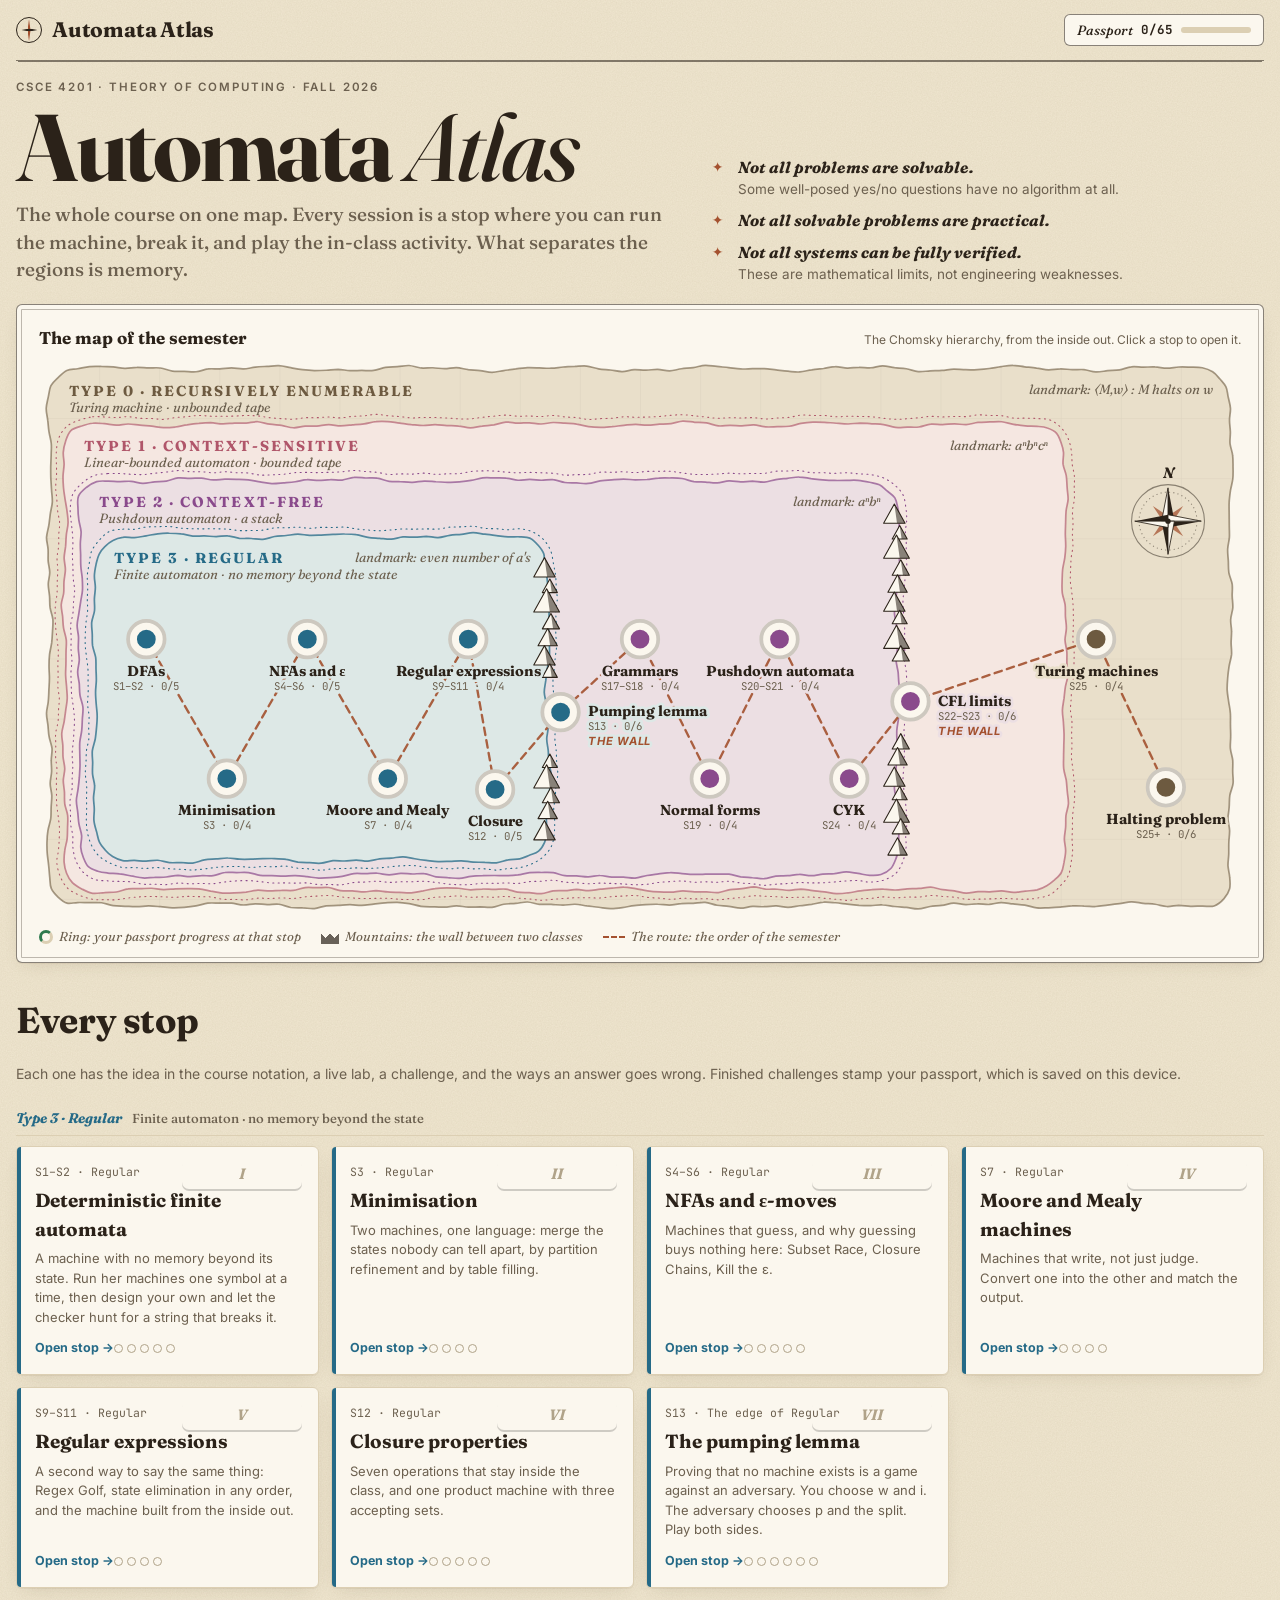
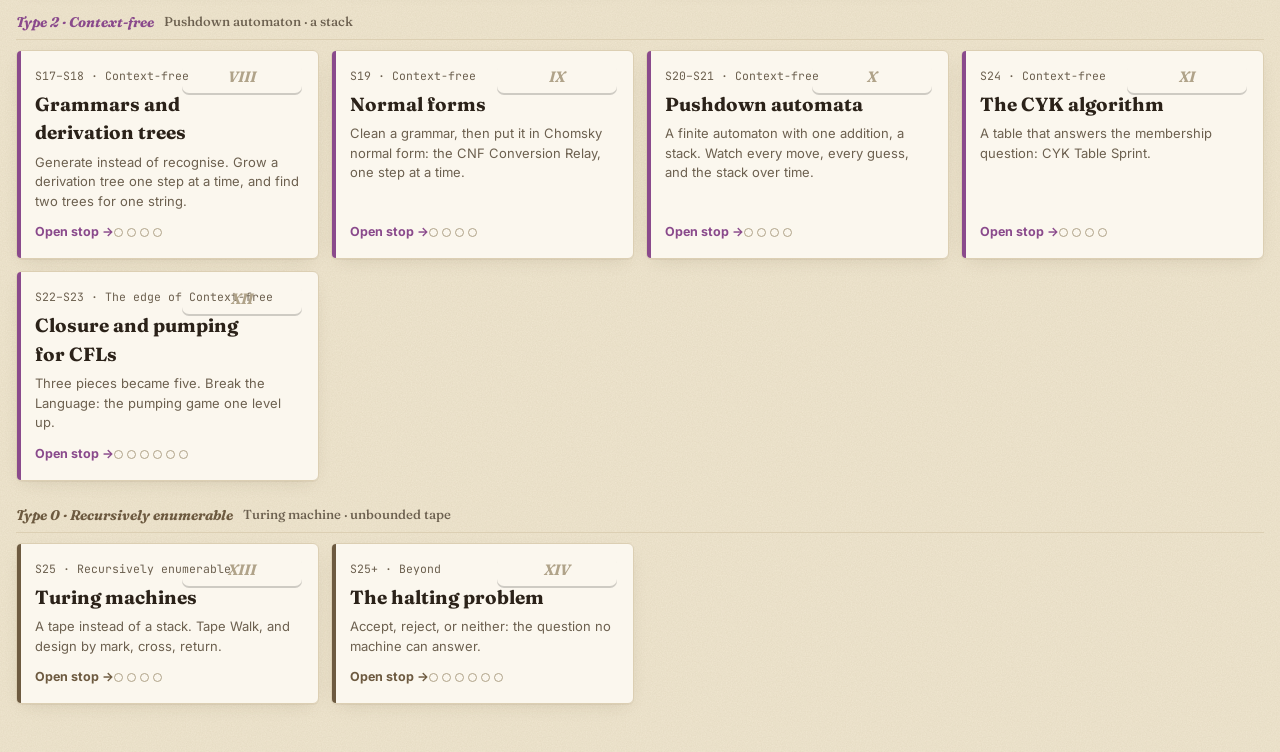
==== index.html @ 12986898 "Chart aesthetic: seamless paper grain without fixed vignette Co-Authored-By: Claude Opus 5.5 <norepl" ====
<!doctype html>
<html lang="en">
<head>
<meta charset="utf-8">
<meta name="viewport" content="width=device-width, initial-scale=1, viewport-fit=cover">
<meta name="description" content="An interactive atlas of CSCE 4201 Theory of Computing: run the machines, play the proofs.">
<style>:root{color-scheme:light}body{margin:0}img{max-width:100%}[hidden]{display:none!important}</style>
</head>
<body>
<title>Automata Atlas</title>
<meta name="claude:viewport-fit-sides" content="cover">
<link rel="preconnect" href="https://fonts.googleapis.com">
<link rel="preconnect" href="https://fonts.gstatic.com" crossorigin>
<link rel="stylesheet" href="https://fonts.googleapis.com/css2?family=Fraunces:ital,opsz,wght@0,9..144,500;0,9..144,700;0,9..144,800;1,9..144,500;1,9..144,700&family=Inter:wght@400;500;600&family=JetBrains+Mono:wght@400;600;700&display=swap">
<style>

/* Layout: a "stage" — the machine (tape + diagram) on the left, the stack tower in the middle,
   the written trace on the right; below it the multiverse of branches and the stack skyline,
   both sharing one time axis (move number). Cool paper + ink, amber marks "now". */
:root{
  --paper:#efe6d0; --surface:#fbf7ee; --surface-2:#f4eddd; --ink:#2b2219; --muted:#6c604f; --faint:#b0a389; --line:#dccfb3;
  --now:#d4861a; --now-soft:#f8e5c0; --accept:#2e7a4e; --accept-soft:#dcebd8; --reject:#b5402f; --reject-soft:#f5ddd4;
  --sym-X:#6a55e0; --sym-Z:#56607e; --sym-A:#2c78dc; --sym-B:#e06b23; --sym-P:#139169; --sym-N:#cf3f55;
  --sym-1:#0e8fa6; --sym-2:#b14fc4; --sym-3:#8a6d16; --sym-4:#3a8f2f;
  --plate-ink:#ffffff;
  --display:"Fraunces", "Iowan Old Style", Georgia, serif;
  --body:"Inter", system-ui, -apple-system, "Segoe UI", sans-serif;
  --mono:"JetBrains Mono", ui-monospace, "SFMono-Regular", Consolas, monospace;
  --r:14px;
}
@media (prefers-color-scheme: dark){ :root:not([data-theme="light"]){
  --paper:#11151d; --surface:#191e28; --surface-2:#1f2532; --ink:#f0e7d3; --muted:#aa9e88; --faint:#646a78; --line:#2f3543;
  --now:#f0a843; --now-soft:#3b2c15; --accept:#5cbf88; --accept-soft:#16301f; --reject:#ee7b67; --reject-soft:#3a1e19;
  --sym-X:#8a78ff; --sym-Z:#6d7799; --sym-A:#4a92f0; --sym-B:#f0843d; --sym-P:#22a87c; --sym-N:#e2546b;
  --sym-1:#22a9c0; --sym-2:#c46ad6; --sym-3:#b0912e; --sym-4:#4fae43;
  color-scheme:dark; } }
:root[data-theme="dark"]{
  --paper:#11151d; --surface:#191e28; --surface-2:#1f2532; --ink:#f0e7d3; --muted:#aa9e88; --faint:#646a78; --line:#2f3543;
  --now:#f0a843; --now-soft:#3b2c15; --accept:#5cbf88; --accept-soft:#16301f; --reject:#ee7b67; --reject-soft:#3a1e19;
  --sym-X:#8a78ff; --sym-Z:#6d7799; --sym-A:#4a92f0; --sym-B:#f0843d; --sym-P:#22a87c; --sym-N:#e2546b;
  --sym-1:#22a9c0; --sym-2:#c46ad6; --sym-3:#b0912e; --sym-4:#4fae43;
  color-scheme:dark; }

*{box-sizing:border-box}
html,body{background:var(--paper)}
body{color:var(--ink);font-family:var(--body);font-size:14px;line-height:1.5;margin:0}
.app{max-width:1500px;margin:0 auto;padding-block:20px 40px;padding-left:max(16px,env(safe-area-inset-left,0px));padding-right:max(16px,env(safe-area-inset-right,0px));display:flex;flex-direction:column;gap:14px}
button,input,textarea,select{font:inherit;color:inherit}
:focus-visible{outline:2px solid var(--now);outline-offset:2px}
.mono{font-family:var(--mono)}

/* header */
.top{display:flex;flex-wrap:wrap;align-items:flex-end;justify-content:space-between;gap:12px}
.eyebrow{font-size:11.5px;letter-spacing:.12em;text-transform:uppercase;color:var(--muted);font-weight:600}
h1{font-family:var(--display);font-weight:800;font-size:clamp(30px,4.2vw,46px);line-height:1;margin:4px 0 6px;letter-spacing:-.02em;text-wrap:balance}
h1 .stk{display:inline-flex;flex-direction:column;vertical-align:-0.08em;gap:2px;margin-left:.18em}
h1 .stk i{display:block;width:.55em;height:.16em;border-radius:3px;background:var(--sym-X)}
h1 .stk i:nth-child(2){background:var(--sym-X);opacity:.75}
h1 .stk i:last-child{background:repeating-linear-gradient(135deg,var(--sym-Z) 0 3px,transparent 3px 6px),var(--surface);border:1px solid var(--sym-Z)}
.sub{margin:0;color:var(--muted);max-width:68ch}
.head-actions{display:flex;gap:8px;flex-wrap:wrap}
.btn{border:1px solid var(--line);background:var(--surface);border-radius:10px;padding:8px 14px;cursor:pointer;font-weight:600;display:inline-flex;align-items:center;gap:8px;transition:background .15s,border-color .15s}
.btn:hover{border-color:var(--faint)}
.btn.primary{background:var(--ink);color:var(--paper);border-color:var(--ink)}
.btn svg{width:16px;height:16px}

/* machine tabs */
.machines{display:flex;gap:8px;overflow-x:auto;padding-bottom:2px;scrollbar-width:thin}
.tab{flex:0 0 auto;border:1px solid var(--line);background:var(--surface);border-radius:999px;padding:7px 14px;cursor:pointer;display:flex;align-items:baseline;gap:8px;white-space:nowrap}
.tab b{font-family:var(--mono);font-weight:700}
.tab span{color:var(--muted);font-size:12px}
.tab[aria-selected="true"]{background:var(--ink);color:var(--paper);border-color:var(--ink)}
.tab[aria-selected="true"] span{color:inherit;opacity:.75}

.panel{background:var(--surface);border:1px solid var(--line);border-radius:var(--r);padding:14px 16px;min-width:0}
.ph{display:flex;align-items:baseline;justify-content:space-between;gap:10px;margin-bottom:8px;flex-wrap:wrap}
.ph h2{font-family:var(--display);font-size:16px;font-weight:700;margin:0;letter-spacing:-.01em}
.ph .hint{font-size:12px;color:var(--muted)}

/* machine card */
.mcard{display:grid;grid-template-columns:minmax(0,1.1fr) minmax(0,1fr);gap:18px}
.lang{font-family:var(--mono);font-size:20px;font-weight:700}
.idea{margin:4px 0 10px;color:var(--muted);max-width:62ch}
.tuple{font-family:var(--mono);font-size:13px;background:var(--surface-2);border:1px solid var(--line);border-radius:10px;padding:8px 10px;overflow-x:auto;white-space:nowrap}
.chips{display:flex;gap:8px;flex-wrap:wrap;margin-top:10px}
.chip{font-size:12px;font-weight:600;border-radius:999px;padding:3px 10px;border:1px solid var(--line);background:var(--surface-2)}
.chip.good{background:var(--accept-soft);color:var(--accept);border-color:transparent}
.chip.bad{background:var(--reject-soft);color:var(--reject);border-color:transparent}
.chip.mode{background:var(--now-soft);color:var(--ink);border-color:transparent}
.delta{list-style:none;margin:0;padding:0;font-family:var(--mono);font-size:13px;display:grid;gap:2px}
.delta li{padding:3px 8px;border-radius:7px;display:flex;gap:10px;justify-content:space-between;transition:background .2s}
.delta li em{font-style:normal;color:var(--muted);font-family:var(--body);font-size:12px;text-align:right}
.delta li.on{background:var(--now-soft);box-shadow:inset 3px 0 0 var(--now)}
.dlabel{font-size:11px;letter-spacing:.1em;text-transform:uppercase;color:var(--muted);font-weight:600;margin-bottom:4px}

/* editor */
.editor{display:grid;grid-template-columns:minmax(0,1.3fr) minmax(0,1fr);gap:16px}
.editor textarea{width:100%;min-height:230px;resize:vertical;font-family:var(--mono);font-size:13px;line-height:1.55;background:var(--surface-2);border:1px solid var(--line);border-radius:10px;padding:10px 12px}
.editor .help{color:var(--muted);font-size:13px}
.editor .help code{font-family:var(--mono);font-size:12.5px;background:var(--surface-2);padding:1px 5px;border-radius:5px;border:1px solid var(--line)}
.errors{color:var(--reject);font-family:var(--mono);font-size:12.5px;white-space:pre-wrap;margin:8px 0 0}

/* controls */
.controls{display:flex;flex-wrap:wrap;gap:12px 18px;align-items:center}
.inputbox{display:flex;align-items:center;gap:8px}
.inputbox label{font-weight:600;font-size:13px}
.inputbox input{font-family:var(--mono);font-size:16px;width:12ch;padding:7px 10px;border-radius:10px;border:1px solid var(--line);background:var(--surface)}
.examples{display:flex;gap:6px;flex-wrap:wrap;align-items:center}
.examples .lbl{font-size:12px;color:var(--muted)}
.ex{font-family:var(--mono);font-size:13px;border:1px dashed var(--line);border-radius:8px;background:transparent;padding:3px 8px;cursor:pointer}
.ex:hover{border-color:var(--faint)}
.ex small{font-family:var(--body);margin-left:4px}
.ex .y{color:var(--accept)} .ex .n{color:var(--reject)}
.transport{display:flex;flex-wrap:wrap;gap:6px;align-items:center;margin-left:auto}
.ibtn{width:38px;height:38px;border-radius:10px;border:1px solid var(--line);background:var(--surface);display:grid;place-items:center;cursor:pointer}
.ibtn svg{width:18px;height:18px}
.ibtn.play{width:48px;background:var(--now);border-color:var(--now);color:#1b1404}
.ibtn:disabled{opacity:.4;cursor:default}
.speed{display:flex;align-items:center;gap:6px;font-size:12px;color:var(--muted)}
.speed input{width:90px;accent-color:var(--now)}
.counter{font-family:var(--mono);font-size:13px;color:var(--muted);min-width:9ch;text-align:right}

/* stage */
.stage{display:grid;grid-template-columns:minmax(0,1.55fr) 210px minmax(0,1fr);gap:14px;align-items:stretch}
.run{display:flex;flex-direction:column;gap:10px;position:relative;overflow:hidden}
.tape{display:flex;gap:4px;justify-content:center;flex-wrap:wrap;padding:6px 0 18px;position:relative}
.cell{width:40px;height:44px;border:1.5px solid var(--line);border-radius:8px;display:grid;place-items:center;font-family:var(--mono);font-size:20px;font-weight:700;background:var(--surface-2);position:relative;transition:all .25s}
.cell.read{color:var(--faint);background:transparent;border-style:dashed}
.cell.head{border-color:var(--now);background:var(--now-soft);transform:translateY(-3px)}
.cell.head::after{content:"";position:absolute;bottom:-14px;left:50%;transform:translateX(-50%);border:7px solid transparent;border-bottom-color:var(--now)}
.cell.end{border-style:dotted;color:var(--faint);font-size:13px;font-weight:600}
.diagram{width:100%;overflow-x:auto}
.diagram svg{display:block;margin:0 auto;max-width:100%;height:auto}
.st-circle{fill:var(--surface);stroke:var(--ink);stroke-width:2;transition:fill .25s,stroke .25s}
.st.cur .st-circle{fill:var(--now);stroke:var(--now)}
.st.cur .st-ring{stroke:var(--now)}
.st-ring{fill:none;stroke:var(--ink);stroke-width:2}
.st-text{font-family:var(--mono);font-size:17px;font-weight:700;fill:var(--ink)}
.st.cur .st-text{fill:#1b1404}
.st.done-acc .st-circle{fill:var(--accept);stroke:var(--accept)} .st.done-acc .st-text{fill:#fff} .st.done-acc .st-ring{stroke:var(--accept)}
.st.done-rej .st-circle{fill:var(--reject);stroke:var(--reject)} .st.done-rej .st-text{fill:#fff}
.halo{fill:none;stroke:var(--now);stroke-width:2;opacity:0}
.st.cur .halo{animation:halo 1.6s ease-out infinite}
@keyframes halo{0%{opacity:.7;r:31px}100%{opacity:0;r:50px}}
.edge{fill:none;stroke:var(--faint);stroke-width:1.8;transition:stroke .2s,stroke-width .2s}
.edge.on{stroke:var(--now);stroke-width:3.2}
.elabel{font-family:var(--mono);font-size:13.5px;fill:var(--muted)}
.elabel.on{fill:var(--ink);font-weight:700}
.elabel-bg{fill:var(--now-soft);opacity:0}
.elabel-bg.on{opacity:1}
.startlbl{font-family:var(--body);font-size:12px;fill:var(--muted)}
.token{fill:var(--now);stroke:var(--surface);stroke-width:2}
.narr{border-top:1px solid var(--line);padding-top:10px;min-height:66px;display:flex;gap:12px;align-items:flex-start}
.narr .step{font-family:var(--mono);font-size:12px;font-weight:700;background:var(--ink);color:var(--paper);border-radius:6px;padding:2px 7px;white-space:nowrap}
.narr p{margin:0;font-size:15px;text-wrap:pretty}
.narr p b{font-family:var(--mono)}
.narr .why{color:var(--muted);display:block;font-size:13.5px;margin-top:2px}
.stamp{position:absolute;right:18px;top:58px;font-family:var(--display);font-weight:800;font-size:26px;letter-spacing:.06em;padding:4px 14px;border:3px solid currentColor;border-radius:10px;transform:rotate(-6deg) scale(1);opacity:1;pointer-events:none;background:var(--surface)}
.stamp.acc{color:var(--accept)} .stamp.rej{color:var(--reject)}
.stamp.pop{animation:stamp .45s cubic-bezier(.2,1.6,.4,1)}
@keyframes stamp{0%{transform:rotate(-6deg) scale(2.2);opacity:0}100%{transform:rotate(-6deg) scale(1);opacity:1}}

/* stack */
.stackp{display:flex;flex-direction:column}
.tower-wrap{flex:1;display:flex;gap:6px;min-height:300px}
.tower{flex:1;position:relative;border:2px solid var(--line);border-top:none;border-radius:0 0 12px 12px;display:flex;flex-direction:column-reverse;align-items:center;gap:4px;padding:6px 6px 8px;background:linear-gradient(to top,var(--surface-2),transparent)}
.plate{width:100%;max-width:120px;height:var(--ph,30px);border-radius:7px;display:grid;place-items:center;font-family:var(--mono);font-weight:700;font-size:min(17px,calc(var(--ph,30px) * .6));color:var(--plate-ink);flex:0 0 auto;box-shadow:0 2px 0 rgba(0,0,0,.18)}
.plate.bottom{background:repeating-linear-gradient(135deg,rgba(255,255,255,.18) 0 4px,transparent 4px 9px),var(--c)}
.plate.in{animation:drop .38s cubic-bezier(.2,1.3,.4,1)}
@keyframes drop{0%{transform:translateY(-60px);opacity:0}100%{transform:none;opacity:1}}
.plate.out{position:absolute;animation:lift .4s ease-in forwards}
@keyframes lift{to{transform:translateY(-70px) rotate(8deg);opacity:0}}
.topmark{position:absolute;left:-2px;font-size:11px;font-weight:700;color:var(--now);transform:translate(-100%,-50%);white-space:nowrap;transition:top .3s}
.tower-empty{position:absolute;inset:auto 0 12px;text-align:center;color:var(--muted);font-size:12px;font-weight:600}
.written{margin-top:10px;font-size:12px;color:var(--muted)}
.written code{display:block;font-family:var(--mono);font-size:16px;color:var(--ink);margin-top:2px;word-break:break-all}
.written code i{font-style:normal;color:var(--now);text-decoration:underline;text-underline-offset:3px}

/* trace */
.tracep{display:flex;flex-direction:column}
.trace{font-family:var(--mono);font-size:13px;overflow:auto;max-height:420px;flex:1;scroll-behavior:smooth;padding-right:4px}
.idr{display:grid;grid-template-columns:16px auto;column-gap:6px;padding:3px 6px;border-radius:7px;white-space:pre}
.idr .tu{color:var(--muted)}
.idr .why{grid-column:2;font-size:11.5px;color:var(--muted)}
.idr.cur{background:var(--now-soft)}
.idr.blank{color:var(--faint)}
.idr.verdict{display:block;font-family:var(--display);font-weight:700;font-size:14px;white-space:normal;margin-top:4px}
.idr.verdict.acc{color:var(--accept)} .idr.verdict.rej{color:var(--reject)}

/* lower */
.lower{display:grid;grid-template-columns:minmax(0,1.35fr) minmax(0,1fr);gap:14px}
.tree-wrap,.sky-wrap{overflow:auto;max-height:360px;min-height:200px;border-radius:10px;background:var(--surface-2);border:1px solid var(--line)}
.tree-wrap svg,.sky-wrap svg{display:block}
.tnode circle{fill:var(--surface);stroke:var(--faint);stroke-width:1.5;cursor:pointer}
.tnode text{font-family:var(--mono);font-size:11px;fill:var(--muted);pointer-events:none;font-weight:700}
.tnode.path circle{stroke:var(--now);stroke-width:2.5}
.tnode.cur circle{fill:var(--now);stroke:var(--now)}
.tnode.cur text{fill:#1b1404}
.tnode.acc circle{fill:var(--accept);stroke:var(--accept)} .tnode.acc text{fill:#fff}
.tnode.dead circle{stroke:var(--reject);stroke-dasharray:2 2}
.tnode.hide{opacity:0;pointer-events:none}
.tedge{fill:none;stroke:var(--faint);stroke-width:1.4}
.tedge.path{stroke:var(--now);stroke-width:2.6}
.tedge.hide{opacity:0}
.tedge.fate-dead{stroke-dasharray:3 3}
.tmark{font-family:var(--body);font-size:13px;font-weight:800}
.tmark.acc{fill:var(--accept)} .tmark.rej{fill:var(--reject)}
.tlabel{font-family:var(--mono);font-size:11px;font-weight:700;fill:var(--muted)}
.tnode, .tedge{transition:opacity .3s}
.mvstats{display:flex;gap:14px;flex-wrap:wrap;font-size:12.5px;color:var(--muted);margin-top:8px}
.mvstats b{color:var(--ink);font-family:var(--mono)}
.sky-block{stroke:var(--surface);stroke-width:1}
.sky-col.future{opacity:.13}
.sky-axis{font-family:var(--mono);font-size:11.5px;fill:var(--muted)}
.sky-cur{fill:none;stroke:var(--now);stroke-width:2;rx:5}
.legend{display:flex;gap:10px;flex-wrap:wrap;font-size:12px;color:var(--muted);margin-top:8px}
.legend i{display:inline-block;width:10px;height:10px;border-radius:3px;margin-right:4px;vertical-align:-1px}

footer{color:var(--muted);font-size:12.5px;display:flex;gap:16px;flex-wrap:wrap;justify-content:space-between}
footer kbd{font-family:var(--mono);font-size:11px;border:1px solid var(--line);border-bottom-width:2px;border-radius:5px;padding:0 5px;background:var(--surface)}

/* presenter mode */
:root.present .app{max-width:none}
:root.present .mcard .idea, :root.present footer{display:none}

@media (max-width:1150px){
  .stage{grid-template-columns:minmax(0,1fr) minmax(0,1fr)}
  .run{grid-column:1 / -1}
  .lower,.mcard,.editor{grid-template-columns:minmax(0,1fr)}
}
@media (max-width:640px){
  .stage{grid-template-columns:minmax(0,1fr)}
  .transport{margin-left:0}
  .cell{width:32px;height:38px;font-size:17px}
  .tower-wrap{min-height:240px}
  .stamp{font-size:18px;top:8px;right:8px}
}
@media (prefers-reduced-motion:reduce){
  *{animation:none!important;transition:none!important}
}

/* ---- Automata Atlas: site shell (tokens come from theatre.css) ---- */
.site{max-width:1500px;margin:0 auto;padding-block:0 48px;padding-left:max(16px,env(safe-area-inset-left,0px));padding-right:max(16px,env(safe-area-inset-right,0px))}
.bar{display:flex;align-items:center;justify-content:space-between;gap:12px;padding:14px 0;flex-wrap:wrap}
.logo{display:flex;align-items:center;gap:10px;font-family:var(--display);font-weight:800;font-size:19px;letter-spacing:-.01em;color:var(--ink);text-decoration:none;cursor:pointer;background:none;border:0;padding:0}
.logo .mark{display:inline-flex;flex-direction:column;gap:2px}
.logo .mark i{display:block;width:18px;height:5px;border-radius:2px;background:var(--sym-X)}
.logo .mark i:nth-child(2){background:var(--sym-A)} .logo .mark i:nth-child(3){background:var(--now)}
.bar-right{display:flex;gap:8px;align-items:center;flex-wrap:wrap}
.pass-pill{font-size:12.5px;font-weight:600;border:1px solid var(--line);border-radius:999px;padding:5px 12px;background:var(--surface);display:inline-flex;gap:8px;align-items:center}
.pass-pill b{font-family:var(--mono)}
.meter{width:70px;height:6px;border-radius:9px;background:var(--line);overflow:hidden}
.meter i{display:block;height:100%;background:var(--accept);border-radius:9px;transition:width .4s}
a{color:inherit}
.view{display:flex;flex-direction:column;gap:16px}

/* home */
.hero{display:grid;grid-template-columns:minmax(0,1.2fr) minmax(0,1fr);gap:24px;align-items:end;padding:10px 0 4px}
.hero h1{font-size:clamp(34px,5vw,60px)}
.hero .lede{font-size:16px;color:var(--muted);max-width:60ch;margin:8px 0 0}
.facts{display:grid;gap:8px;margin:0;padding:0;list-style:none}
.facts li{border-left:3px solid var(--now);padding:2px 0 2px 12px;font-size:13.5px;color:var(--muted)}
.facts li b{color:var(--ink);display:block;font-family:var(--display);font-size:15px}
.mapwrap{overflow-x:auto}
.mapwrap svg{display:block;width:100%;height:auto}
.region{stroke-width:1.5}
.r0{fill:var(--z-re-soft);stroke:color-mix(in srgb,var(--z-re) 35%,var(--line))}
.r1{fill:color-mix(in srgb,var(--z-cs-soft) 70%,var(--surface));stroke:color-mix(in srgb,var(--z-cs) 40%,var(--line))}
.r2{fill:var(--z-cf-soft);stroke:color-mix(in srgb,var(--z-cf) 50%,var(--line))}
.r3{fill:var(--z-reg-soft);stroke:color-mix(in srgb,var(--z-reg) 55%,var(--line))}
.graticule{fill:none;stroke:var(--z-re);stroke-opacity:.09;stroke-width:1}
.gridfill{stroke:none;pointer-events:none}
.rlabel{font-family:var(--display);font-weight:700;font-size:15px;fill:var(--ink)}
.rlabel.tr0{fill:var(--z-re)} .rlabel.tr1{fill:var(--z-cs)} .rlabel.tr2{fill:var(--z-cf)} .rlabel.tr3{fill:var(--z-reg)}
.rsub{font-family:var(--body);font-size:11.5px;fill:var(--muted)}
.rland{font-family:var(--mono);font-size:11.5px;fill:var(--muted)}
.wallband{stroke:none}
.hatch{fill:var(--reject);opacity:.75}
.route{fill:none;stroke:var(--ink);opacity:.38;stroke-width:2.5;stroke-dasharray:7 6;stroke-linecap:round;stroke-linejoin:round}
.stop{cursor:pointer;outline:none}
.stop .ring{fill:var(--surface);stroke:color-mix(in srgb,var(--zone) 22%,var(--line));stroke-width:4}
.stop .prog{fill:none;stroke:var(--accept);stroke-width:4;stroke-linecap:round}
.stop .dot{fill:var(--zone);stroke:var(--surface);stroke-width:2;transition:r .15s,fill .15s}
.stop:hover .dot,.stop:focus-visible .dot{fill:var(--now);r:12px}
.stop:focus-visible .ring{stroke:var(--now)}
.stop text{font-family:var(--body);paint-order:stroke;stroke:var(--zone-soft);stroke-width:5px;stroke-linejoin:round}
.stop .lbl{font-size:12.5px;font-weight:700;fill:var(--ink)}
.stop .ses{font-family:var(--mono);font-size:10px;fill:var(--muted)}
.stop.soon .dot{fill:var(--surface);stroke:var(--faint);stroke-dasharray:3 3}
.stop.done .dot{fill:var(--accept)}
.stop .tick{fill:#fff;stroke:none;font-size:12px;font-weight:800;pointer-events:none}
.wall{font-size:10.5px;fill:var(--reject);font-weight:800;letter-spacing:.08em}
.maplegend{display:flex;gap:8px 20px;flex-wrap:wrap;font-size:12px;color:var(--muted);margin-top:10px}
.maplegend i{display:inline-block;vertical-align:-3px;margin-right:6px}
.lg-ring{width:14px;height:14px;border-radius:50%;border:3px solid var(--accept);border-right-color:var(--line);border-bottom-color:var(--line)}
.lg-wall{width:8px;height:16px;border-radius:3px;background:repeating-linear-gradient(45deg,var(--reject) 0 2px,transparent 2px 5px)}
.vroute{display:none}
.cards{display:grid;grid-template-columns:repeat(auto-fill,minmax(270px,1fr));gap:12px}
.card{border:1px solid var(--line);background:var(--surface);border-radius:var(--r);padding:14px 16px;text-align:left;cursor:pointer;display:flex;flex-direction:column;gap:6px;transition:border-color .15s,transform .15s}
.card:hover{border-color:var(--faint);transform:translateY(-2px)}
.card .ses{font-family:var(--mono);font-size:11.5px;color:var(--muted)}
.card h3{font-family:var(--display);font-size:17px;margin:0;font-weight:700}
.card p{margin:0;color:var(--muted);font-size:13px}
.card .foot{display:flex;justify-content:space-between;align-items:center;margin-top:auto;padding-top:6px;font-size:12px}
.card.soon{cursor:default;opacity:.72;border-style:dashed}
.card.soon:hover{transform:none;border-color:var(--line)}
.tag{font-size:11px;font-weight:700;border-radius:999px;padding:2px 9px;background:var(--surface-2);border:1px solid var(--line);color:var(--muted)}
.tag.live{background:var(--accept-soft);color:var(--accept);border-color:transparent}
.dots{display:inline-flex;gap:4px}
.dots i{width:9px;height:9px;border-radius:50%;border:1.5px solid var(--faint);display:block}
.dots i.on{background:var(--accept);border-color:var(--accept)}
h2.sec{font-family:var(--display);font-size:22px;margin:14px 0 0;letter-spacing:-.01em}
.secsub{color:var(--muted);margin:0}

/* station shell */
.crumb{display:flex;gap:10px;align-items:center;font-size:13px;color:var(--muted)}
.crumb button{background:none;border:0;color:var(--muted);cursor:pointer;padding:0;font-weight:600}
.crumb button:hover{color:var(--ink)}
.st-head h1{font-size:clamp(28px,4vw,44px)}
.st-head .sub{font-size:15px}
.steps-nav{display:flex;gap:8px;overflow-x:auto;position:sticky;top:env(safe-area-inset-top,0px);background:var(--paper);padding:8px 0;z-index:5}
.steps-nav button{flex:0 0 auto;border:1px solid var(--line);background:var(--surface);border-radius:999px;padding:6px 13px;cursor:pointer;font-weight:600;font-size:13px}
.steps-nav button.on{background:var(--ink);color:var(--paper);border-color:var(--ink)}
.blk{display:flex;flex-direction:column;gap:12px;scroll-margin-top:60px}
.blk > .kicker{font-size:11.5px;letter-spacing:.12em;text-transform:uppercase;color:var(--muted);font-weight:700}
.blk > h2{font-family:var(--display);font-size:24px;margin:-8px 0 0;letter-spacing:-.01em}
.prose{max-width:72ch;color:var(--ink);font-size:15px}
.prose p{margin:0 0 8px}
.prose code,.kbd{font-family:var(--mono);font-size:13.5px;background:var(--surface-2);border:1px solid var(--line);border-radius:6px;padding:1px 6px}
.two{display:grid;grid-template-columns:minmax(0,1fr) minmax(0,1fr);gap:14px}
.three{display:grid;grid-template-columns:repeat(3,minmax(0,1fr));gap:14px}
.recipe{counter-reset:r;list-style:none;margin:0;padding:0;display:grid;gap:8px}
.recipe li{counter-increment:r;display:grid;grid-template-columns:28px 1fr;gap:10px;align-items:start}
.recipe li::before{content:counter(r);font-family:var(--mono);font-weight:700;width:26px;height:26px;border-radius:8px;background:var(--ink);color:var(--paper);display:grid;place-items:center;font-size:13px}
.recipe li small{display:block;color:var(--muted);font-size:12.5px}
.nextprev{display:flex;justify-content:space-between;gap:10px;flex-wrap:wrap;margin-top:8px}
.note{border-left:3px solid var(--now);background:var(--now-soft);padding:8px 12px;border-radius:0 10px 10px 0;font-size:13.5px}
.note.bad{border-color:var(--reject);background:var(--reject-soft)}
.note.good{border-color:var(--accept);background:var(--accept-soft)}
select,.txt{font-family:var(--mono);font-size:14px;padding:6px 8px;border-radius:9px;border:1px solid var(--line);background:var(--surface);color:var(--ink)}
.row{display:flex;gap:10px;flex-wrap:wrap;align-items:center}
.seq{font-family:var(--mono);font-size:14px;display:flex;flex-wrap:wrap;gap:4px 2px;align-items:center;min-height:30px}
.seq span{padding:2px 7px;border-radius:7px;border:1px solid var(--line);background:var(--surface-2)}
.seq span.cur{background:var(--now-soft);border-color:var(--now);font-weight:700}
.seq span.acc{background:var(--accept);border-color:var(--accept);color:#fff;font-weight:700}
.seq span.rej{background:var(--reject);border-color:var(--reject);color:#fff;font-weight:700}
.seq em{font-style:normal;color:var(--muted);font-size:11.5px;padding:0 2px}
table.dt{border-collapse:collapse;font-family:var(--mono);font-size:13.5px}
table.dt th,table.dt td{border:1px solid var(--line);padding:5px 9px;text-align:center}
table.dt th{background:var(--surface-2);font-weight:600}
table.dt input[type=text]{width:6ch;font-family:var(--mono);font-size:13px;border:1px solid var(--line);border-radius:6px;padding:3px 5px;background:var(--surface);color:var(--ink);text-align:center}
table.dt select{padding:3px 5px;font-size:13px}
table.dt td.miss select{border-color:var(--reject);background:var(--reject-soft)}
.tablewrap{overflow-x:auto}

/* quick-fire */
.qf{display:grid;grid-template-columns:repeat(auto-fit,minmax(280px,1fr));gap:12px}
.qf-card{border:1px solid var(--line);border-radius:var(--r);background:var(--surface);padding:14px 16px;display:flex;flex-direction:column;gap:10px}
.qf-card .who{font-size:11.5px;letter-spacing:.1em;text-transform:uppercase;color:var(--muted);font-weight:700}
.qf-card .claim{font-size:15px;font-weight:500;margin:0}
.qf-card .why{font-size:13.5px;margin:0;padding:8px 10px;border-radius:9px}
.qf-card.right .why{background:var(--accept-soft)} .qf-card.wrong .why{background:var(--reject-soft)}
.qf-card .res{font-weight:700;font-size:13px}
.qf-card.right .res{color:var(--accept)} .qf-card.wrong .res{color:var(--reject)}

/* stamps */
.stamps{display:flex;gap:8px;flex-wrap:wrap}
.stp{display:inline-flex;align-items:center;gap:6px;border:1.5px dashed var(--faint);color:var(--muted);border-radius:10px;padding:5px 10px;font-size:12.5px;font-weight:600}
.stp.on{border-style:solid;border-color:var(--accept);color:var(--accept);background:var(--accept-soft)}
.toast{position:fixed;left:50%;bottom:calc(22px + env(safe-area-inset-bottom,0px));transform:translate(-50%,30px);opacity:0;background:var(--ink);color:var(--paper);padding:10px 18px;border-radius:12px;font-weight:600;transition:all .35s;z-index:50;pointer-events:none;max-width:90vw}
.toast.show{transform:translate(-50%,0);opacity:1}

/* adversary game */
.game{display:grid;grid-template-columns:minmax(0,1.35fr) minmax(0,1fr);gap:14px;align-items:start}
.log{display:flex;flex-direction:column;gap:10px}
.move{display:grid;grid-template-columns:92px minmax(0,1fr);gap:12px;align-items:start}
.move .who{font-size:11.5px;font-weight:800;letter-spacing:.08em;text-transform:uppercase;padding:5px 0;text-align:center;border-radius:8px}
.move.adv .who{background:var(--reject-soft);color:var(--reject)}
.move.you .who{background:var(--accept-soft);color:var(--accept)}
.move.sys .who{background:var(--surface-2);color:var(--muted)}
.move .body{background:var(--surface);border:1px solid var(--line);border-radius:12px;padding:10px 14px;min-width:0}
.move.in{animation:drop .35s ease-out}
.move .body p{margin:0 0 6px} .move .body p:last-child{margin:0}
.opts{display:flex;gap:8px;flex-wrap:wrap;margin-top:6px}
.opt{font-family:var(--mono);font-size:14px;border:1.5px solid var(--line);background:var(--surface-2);border-radius:10px;padding:7px 12px;cursor:pointer}
.opt:hover{border-color:var(--now)}
.opt:disabled{opacity:.5;cursor:default}
.opt.sel{border-color:var(--now);background:var(--now-soft);opacity:1}
.wstr{font-family:var(--mono);font-size:19px;font-weight:700;display:flex;flex-wrap:wrap;gap:2px;margin:6px 0;align-items:flex-end}
.wstr span{min-width:22px;height:30px;display:grid;place-items:center;border-radius:6px;background:var(--surface-2);border:1px solid var(--line)}
.wstr .x{background:color-mix(in srgb,var(--sym-A) 18%,var(--surface));border-color:var(--sym-A)}
.wstr .y{background:var(--now-soft);border-color:var(--now)}
.wstr .y2{background:var(--now);border-color:var(--now);color:#1b1404}
.wstr .z{background:color-mix(in srgb,var(--sym-X) 15%,var(--surface));border-color:var(--sym-X)}
.wstr .gap{min-width:8px;border:0;background:none}
.wstr.pick span{cursor:pointer}
.keyline{display:flex;gap:12px;flex-wrap:wrap;font-size:12.5px;color:var(--muted)}
.keyline i{display:inline-block;width:11px;height:11px;border-radius:3px;margin-right:4px;vertical-align:-1px}
.board{position:sticky;top:60px;display:flex;flex-direction:column;gap:10px}
.order{font-family:var(--mono);font-size:13.5px;display:grid;gap:4px}
.order div{padding:5px 9px;border-radius:8px;border:1px solid var(--line);display:flex;justify-content:space-between;gap:8px}
.order div.on{border-color:var(--now);background:var(--now-soft);font-weight:700}
.order div.done{color:var(--muted)}
.big{font-family:var(--display);font-weight:800;font-size:22px}
.big.win{color:var(--accept)} .big.lose{color:var(--reject)}

@media (max-width:1000px){ .hero,.two,.three,.game{grid-template-columns:minmax(0,1fr)} .board{position:static} }
@media (max-width:560px){ .move{grid-template-columns:minmax(0,1fr)} .move .who{justify-self:start;padding:3px 10px} }
.view > *, .blk > *{min-width:0;max-width:100%}
/* minimisation + subset race */
.blocks{display:flex;gap:8px;flex-wrap:wrap;align-items:center}
.blockchip{font-family:var(--mono);font-size:14px;border:1.5px solid var(--line);border-radius:10px;padding:6px 11px;background:var(--surface-2);cursor:default}
button.blockchip{cursor:pointer} button.blockchip:hover{border-color:var(--now)}
.blockchip.b0{border-color:var(--sym-A)} .blockchip.b1{border-color:var(--sym-B)} .blockchip.b2{border-color:var(--sym-X)} .blockchip.b3{border-color:var(--sym-P)} .blockchip.b4{border-color:var(--sym-N)} .blockchip.b5{border-color:var(--sym-1)}
.bnum{display:inline-grid;place-items:center;min-width:20px;height:20px;border-radius:6px;font-size:12px;font-weight:700;color:#fff;margin-right:6px;padding:0 4px}
.c0{background:var(--sym-A)} .c1{background:var(--sym-B)} .c2{background:var(--sym-X)} .c3{background:var(--sym-P)} .c4{background:var(--sym-N)} .c5{background:var(--sym-1)}
table.dt td.sigdiff{background:var(--now-soft);font-weight:700}
table.tri td{min-width:54px;height:36px;cursor:pointer}
table.tri td.na{background:var(--surface-2);cursor:default;border-color:transparent}
table.tri td.mk{background:var(--now-soft);font-weight:700}
table.tri td.ok{background:var(--accept-soft)} table.tri td.no{background:var(--reject-soft)}
.setpick{display:flex;gap:6px;flex-wrap:wrap;align-items:center}
.setpick button{font-family:var(--mono);font-size:13px;border:1.5px solid var(--line);border-radius:8px;background:var(--surface-2);padding:4px 9px;cursor:pointer}
.setpick button.on{background:var(--now-soft);border-color:var(--now);font-weight:700}
.timer{font-family:var(--mono);font-weight:700;font-size:16px}
table.dt td.ok{background:var(--accept-soft)} table.dt td.no{background:var(--reject-soft)}
.setpick{justify-content:center}
/* grammars and trees */
.sform{font-family:var(--mono);font-size:18px;display:flex;flex-wrap:wrap;align-items:center;gap:1px}
.sform .v{color:var(--sym-X);font-weight:700;padding:0 2px;border-radius:5px}
.sform .v.cur{background:var(--now-soft);outline:1.5px solid var(--now)}
.btn.prod{font-family:var(--mono);font-size:13px}
.diagram.tree svg{display:block;margin:0 auto}
.tline{stroke:var(--faint);stroke-width:1.5}
.tnode text{font-family:var(--mono);font-size:15px;font-weight:700;fill:var(--ink)}
.tnode.tv rect{fill:var(--surface-2);stroke:var(--sym-X);stroke-width:1.5}
.tnode.tv text{fill:var(--sym-X)}
.tnode.te text{fill:var(--muted);font-weight:400}
.tnode.tcur rect{fill:var(--now);stroke:var(--now)} .tnode.tcur text{fill:#1b1404}
.ex.on{border-style:solid;border-color:var(--now);background:var(--now-soft)}
.gram{font-family:var(--mono);font-size:15px;line-height:1.9;background:var(--surface-2);border:1px solid var(--line);border-radius:10px;padding:8px 12px;overflow-x:auto}
.gram .v,.gone .v{color:var(--sym-X);font-weight:700} .gram sub,.gone sub{font-size:.7em}
.gram .gbar{color:var(--faint);font-weight:400;margin:0 3px}
.gram .newp{background:var(--accept-soft);border-radius:5px;padding:1px 3px;outline:1px solid var(--accept)}
.gone{font-family:var(--mono);text-decoration:line-through;text-decoration-color:var(--reject)}
.leg{border-top:1px dashed var(--line);padding-top:12px;margin-top:14px}
.checks{list-style:none;padding:0;margin:6px 0 10px} .checks li{padding:3px 0 3px 26px;position:relative}
.checks li.y:before{content:"✓";position:absolute;left:4px;color:var(--accept);font-weight:700} .checks li.n:before{content:"✗";position:absolute;left:4px;color:var(--reject);font-weight:700}
.numin{width:7ch;font-family:var(--mono);font-size:15px;padding:6px 8px;border-radius:8px;border:1px solid var(--line);background:var(--surface);color:var(--ink)}
/* CYK */
table.cyk{border-collapse:separate;border-spacing:4px;font-family:var(--mono);font-size:13.5px;margin:6px auto}
table.cyk th{font-weight:500;color:var(--muted);font-size:11.5px;padding-right:4px;text-align:right}
table.cyk td{min-width:64px;height:40px;text-align:center;border:1.5px solid var(--line);border-radius:8px;background:var(--surface);padding:3px;cursor:default}
table.cyk td.na{border:none;background:none}
table.cyk td.empty{color:var(--faint)}
table.cyk td.now{background:var(--now-soft);border-color:var(--now);font-weight:700}
table.cyk td.kl{border-color:var(--sym-A);box-shadow:inset 0 0 0 1.5px var(--sym-A)}
table.cyk td.kr{border-color:var(--sym-X);box-shadow:inset 0 0 0 1.5px var(--sym-X)}
table.cyk td.ok{background:var(--accept-soft)} table.cyk td.no{background:var(--reject-soft);border-color:var(--reject)}
table.cyk tr.wrow td{border:none;background:none;height:auto} table.cyk tr.wrow small{display:block;color:var(--muted);font-size:10.5px}
table.cyk tr.wrow b{font-size:17px}
.setpick.mini{gap:3px;justify-content:center} .setpick.mini button{padding:2px 6px;font-size:12px}
.tab.donetab{border-color:var(--accept)}
/* Turing machines */
.tmtape{justify-content:flex-start;overflow-x:auto;padding-bottom:6px}
.tmtape .cell.blank{color:var(--faint)}
table.tmd{font-size:12.5px} table.tmd td{white-space:nowrap;min-width:5.5em}
table.tmd td.hit{background:var(--now-soft);outline:2px solid var(--now);font-weight:700}
table.tmd td.miss{background:var(--reject-soft);outline:2px solid var(--reject)}
table.tmd.pick td{cursor:pointer} table.tmd.pick td:hover{background:var(--surface-2)}
table.tmd td.hole{background:var(--now-soft)} table.tmd td.hole select{font-size:12px;margin:1px}
.trace{font-family:var(--mono);font-size:14px;line-height:1.75;max-height:340px;overflow-y:auto}
.trace div{white-space:nowrap} .trace div.cur{background:var(--now-soft);border-radius:6px;padding:0 4px}
.trace small{color:var(--muted);margin-left:10px;font-size:11.5px} .trace .qs,.narr .qs{color:var(--sym-X)}
.wstr .xm{border:2px dashed var(--now)}
.qf-card .row.route{flex-wrap:wrap}
.qf-card .row.route .btn{font-size:13px}
.btn.sel{outline:2px solid var(--ink);outline-offset:1px}
.ordlist{display:flex;flex-direction:column;gap:6px}
.opt.ordl{text-align:left;white-space:normal;width:100%}
ol.proofdone{margin:10px 0;padding-left:22px} ol.proofdone li{margin:4px 0;color:var(--accept)}
table.diag td{text-align:center;font-family:var(--mono);font-weight:700}
table.diag td.dg{background:var(--now-soft);outline:2px solid var(--now);outline-offset:-2px}
table.diag tr.drow th{color:var(--accept)}
.btn.mini{padding:3px 10px;min-width:38px}
.inputbox{flex-wrap:wrap;max-width:100%}

/* ================= Survey atlas layer =================
   Each language class is a territory with its own hue. Amber (--now) stays reserved for "the current step";
   green/red stay reserved for accept/reject. */
:root{
  --z-reg:#256a87; --z-reg-soft:#dde8e6; --z-cf:#8a4a8c; --z-cf-soft:#ecdfe3; --z-cs:#b0566a; --z-cs-soft:#f3e0dc; --z-re:#6d5a40; --z-re-soft:#e9dfca;
  --p-you:#1f7d86; --p-adv:#a3437f;
  --shadow:0 1px 0 rgba(80,60,30,.06),0 6px 18px -8px rgba(80,60,30,.18);
}
@media (prefers-color-scheme: dark){ :root:not([data-theme="light"]){
  --z-reg:#6fb4cf; --z-reg-soft:#142630; --z-cf:#c993cc; --z-cf-soft:#271a2b; --z-cs:#e18e9c; --z-cs-soft:#2e1b20; --z-re:#c7b08a; --z-re-soft:#1e1c19;
  --p-you:#55c2c9; --p-adv:#e488c4; --shadow:none; } }
:root[data-theme="dark"]{
  --z-reg:#6fb4cf; --z-reg-soft:#142630; --z-cf:#c993cc; --z-cf-soft:#271a2b; --z-cs:#e18e9c; --z-cs-soft:#2e1b20; --z-re:#c7b08a; --z-re-soft:#1e1c19;
  --p-you:#55c2c9; --p-adv:#e488c4; --shadow:none; }
[data-zone="reg"]{--zone:var(--z-reg);--zone-soft:var(--z-reg-soft)}
[data-zone="cf"]{--zone:var(--z-cf);--zone-soft:var(--z-cf-soft)}
[data-zone="re"]{--zone:var(--z-re);--zone-soft:var(--z-re-soft)}
:root{--zone:var(--ink);--zone-soft:var(--surface-2)}
.view[data-zone="reg"]{--zone:var(--z-reg);--zone-soft:var(--z-reg-soft)}
.view[data-zone="cf"]{--zone:var(--z-cf);--zone-soft:var(--z-cf-soft)}
.view[data-zone="re"]{--zone:var(--z-re);--zone-soft:var(--z-re-soft)}

.panel,.qf-card,.card{box-shadow:var(--shadow)}
.bar{border-bottom:1px solid var(--line);margin-bottom:8px}
.logo .mark i{background:var(--z-reg)} .logo .mark i:nth-child(2){background:var(--z-cf)} .logo .mark i:nth-child(3){background:var(--z-re)}

/* station header */
.crumb{margin-top:6px}
.crumb button{color:var(--zone)}
.st-head{padding:6px 0 4px}
.st-meta{display:flex;gap:10px;align-items:center;flex-wrap:wrap;margin-bottom:6px}
.zone-chip{font-size:11.5px;font-weight:700;letter-spacing:.04em;color:var(--zone);background:var(--zone-soft);border:1px solid color-mix(in srgb,var(--zone) 30%,transparent);border-radius:999px;padding:3px 10px}
.st-head h1{font-size:clamp(32px,5vw,56px);margin:2px 0 10px}
.st-head h1::after{content:"";display:block;width:56px;height:5px;border-radius:3px;background:var(--zone);margin-top:14px}
.st-head .sub{font-size:16px;max-width:64ch}
.stamps{align-items:center;gap:6px}
.stamps-lbl{font-size:11px;font-weight:700;letter-spacing:.12em;text-transform:uppercase;color:var(--muted);margin-right:4px}
.stp{font-size:12px;padding:3px 9px;border-width:1px;border-radius:999px}

/* numbered sections */
.st-body{counter-reset:sec;gap:44px;margin-top:18px}
.st-body > .blk{counter-increment:sec}
.st-body > .blk + .blk{border-top:1px solid var(--line);padding-top:36px}
.st-body > .blk > .kicker{display:flex;align-items:center;gap:10px;color:var(--zone)}
.st-body > .blk > .kicker::before{content:counter(sec,decimal-leading-zero);font-family:var(--mono);font-size:12px;letter-spacing:0;color:var(--paper);background:var(--zone);border-radius:6px;padding:1px 7px}
.st-body > .blk > h2{font-size:clamp(22px,2.6vw,30px);margin:-4px 0 2px;text-wrap:balance}
.nextprev{border-top:1px solid var(--line);padding-top:20px;margin-top:28px}
.nextprev .btn{padding:12px 18px}

/* tabs: wrap on wide screens, scroll with a fade on narrow ones */
@media (min-width:641px){ .machines{flex-wrap:wrap;overflow:visible} }
@media (max-width:640px){
  .machines{-webkit-mask-image:linear-gradient(90deg,#000 calc(100% - 36px),transparent);mask-image:linear-gradient(90deg,#000 calc(100% - 36px),transparent);padding-right:36px;scroll-padding-right:36px}
  .bar .meter{display:none}
  .bar{flex-wrap:nowrap}
  .pass-pill{white-space:nowrap}
}
.st-body .recipe li::before{background:var(--zone);color:var(--paper)}
/* map: vertical route on phones */
@media (max-width:640px){
  .mapwrap,.maplegend{display:none}
  .vroute{display:flex;flex-direction:column;gap:10px;list-style:none;margin:0;padding:0}
  .vz{border-radius:12px;background:var(--zone-soft);border:1px solid color-mix(in srgb,var(--zone) 30%,var(--line));padding:10px 12px}
  .vz[data-zone="cs"]{--zone:var(--z-cs);--zone-soft:var(--z-cs-soft)}
  .vz-h b{display:block;font-family:var(--display);color:var(--zone);font-size:15px}
  .vz-h small{color:var(--muted);font-size:12px}
  .vstops{list-style:none;margin:8px 0 0;padding:0 0 0 2px;position:relative}
  .vstops::before{content:"";position:absolute;left:14px;top:14px;bottom:14px;border-left:2.5px dashed color-mix(in srgb,var(--ink) 30%,transparent)}
  .vz.empty .vstops{display:none}
  .vstop{display:grid;grid-template-columns:28px minmax(0,1fr) auto;gap:10px;align-items:center;width:100%;background:none;border:0;padding:6px 0;text-align:left;cursor:pointer;position:relative}
  .vmark{width:26px;height:26px;border-radius:50%;background:conic-gradient(var(--accept) var(--pct),color-mix(in srgb,var(--zone) 22%,var(--line)) 0);display:grid;place-items:center}
  .vmark::after{content:"";width:16px;height:16px;border-radius:50%;background:var(--zone);box-shadow:0 0 0 2px var(--surface)}
  .vname{font-weight:700;font-size:14.5px}
  .vses{font-family:var(--mono);font-size:11px;color:var(--muted)}
  .vwall{margin:4px 0 2px 34px;font-size:10.5px;font-weight:800;letter-spacing:.1em;text-transform:uppercase;color:var(--reject);padding-left:16px;background:linear-gradient(var(--reject),var(--reject)) left center/10px 2px no-repeat}
  .hero{gap:14px}
  .hero .lede{font-size:15px}
  .facts li{font-size:12.5px}
  .facts li b{font-size:14px}
}
/* cards grouped by class */
.cardgroup{display:flex;flex-direction:column;gap:10px}
.cg-h{display:flex;gap:10px;align-items:center;flex-wrap:wrap;margin:8px 0 0;font-size:13px;font-weight:500;color:var(--muted)}
.card{border-top:3px solid var(--zone)}
.card:hover{border-color:color-mix(in srgb,var(--zone) 45%,var(--line));border-top-color:var(--zone)}
.card .go{font-weight:700;font-size:12.5px;color:var(--zone)}
.mappanel{padding:16px 18px 14px}
/* adversary game: two players with their own colours (accept/reject keep their meaning) */
.move .who{font-size:10.5px;letter-spacing:.1em;padding:6px 0;border-radius:999px}
.move.adv .who{background:color-mix(in srgb,var(--p-adv) 14%,var(--surface));color:var(--p-adv)}
.move.you .who{background:color-mix(in srgb,var(--p-you) 14%,var(--surface));color:var(--p-you)}
.move.sys .who{background:transparent;border:1px dashed var(--line)}
.move .body{box-shadow:var(--shadow)}
.move.adv .body{border-left:4px solid var(--p-adv)}
.move.you .body{border-left:4px solid var(--p-you)}
.move.sys .body{background:var(--surface-2);box-shadow:none;border-style:dashed}
.opt{transition:border-color .15s,background .15s}
.wstr{font-size:22px;gap:3px}
.wstr span{min-width:30px;height:38px;border-radius:8px}
.wstr.pick span{min-width:38px;height:46px;font-size:24px;transition:transform .12s,border-color .12s}
.wstr.pick span:hover{border-color:var(--now);transform:translateY(-2px)}
@media (max-width:640px){ .wstr{font-size:19px} .wstr span{min-width:26px;height:34px} .wstr.pick span{min-width:32px;height:42px;font-size:21px} }
/* "A student claims" cards */
.qf{grid-template-columns:repeat(auto-fill,minmax(min(100%,340px),1fr))}
.qf-card .claim{font-size:15.5px;line-height:1.45}
.qf-card .row .btn{flex:1 1 0;justify-content:center}
.qf-card.right{border-color:color-mix(in srgb,var(--accept) 45%,var(--line))}
.qf-card.wrong{border-color:color-mix(in srgb,var(--reject) 45%,var(--line))}
@media (max-width:560px){ .move .who{padding:3px 12px} }
/* CYK: the table is the stage */
.gline{font-family:var(--mono)!important;font-size:15px!important;font-weight:600!important;display:flex;flex-wrap:wrap;gap:4px 18px}
.gline .v{color:var(--sym-X);font-weight:700} .gline i{font-style:normal;color:var(--faint);font-weight:400}
.gline .gp{white-space:nowrap}
table.cyk{border-spacing:5px;font-size:14.5px}
table.cyk td{min-width:80px;height:50px;border-radius:10px}
table.cyk td.now{box-shadow:0 0 0 3px color-mix(in srgb,var(--now) 30%,transparent)}
table.cyk tr.wrow b{font-size:20px}
table.cyk th{font-family:var(--mono)}
.setpick button{background:transparent;border-style:dashed;color:var(--muted)}
.setpick button:hover{border-color:var(--zone);color:var(--ink)}
.setpick button.on{background:var(--zone);border-color:var(--zone);border-style:solid;color:var(--paper)}
@media (min-width:1000px){
  .cyk-lab{display:grid;grid-template-columns:minmax(0,1.25fr) minmax(0,1fr);column-gap:28px;align-items:start}
  .cyk-lab > .ph,.cyk-lab > .controls,.cyk-lab > div:last-child{grid-column:1 / -1}
  .cyk-lab > .controls{margin-bottom:12px}
  .cyk-lab > .narr{border-top:0;border-left:3px solid var(--zone);padding:6px 0 6px 16px;align-self:center;min-height:0}
}
@media (max-width:640px){
  .ctl{display:grid;grid-template-columns:1fr 1fr;width:100%}
  .ctl .btn{justify-content:center}
  table.cyk{border-spacing:3px;font-size:12.5px}
  table.cyk td{min-width:48px;height:42px;border-radius:8px}
  table.cyk .setpick.mini{display:grid;grid-template-columns:repeat(2,auto);gap:2px}
  .setpick.mini button{padding:1px 5px}
}

/* ================= Chart layer: parchment, serif lettering, engraved rules ================= */
:root{--grain:url("data:image/svg+xml,%3Csvg xmlns='http://www.w3.org/2000/svg' width='220' height='220'%3E%3Cfilter id='n'%3E%3CfeTurbulence type='fractalNoise' baseFrequency='.8' numOctaves='3' stitchTiles='stitch'/%3E%3CfeColorMatrix values='0 0 0 0 .36 0 0 0 0 .26 0 0 0 0 .12 0 0 0 .13 0'/%3E%3C/filter%3E%3Crect width='100%25' height='100%25' filter='url(%23n)'/%3E%3C/svg%3E");
  --route:#a4512f; --rule:color-mix(in srgb,var(--ink) 55%,transparent)}
@media (prefers-color-scheme: dark){ :root:not([data-theme="light"]){ --route:#e0895f;
  --grain:url("data:image/svg+xml,%3Csvg xmlns='http://www.w3.org/2000/svg' width='220' height='220'%3E%3Cfilter id='n'%3E%3CfeTurbulence type='fractalNoise' baseFrequency='.8' numOctaves='3' stitchTiles='stitch'/%3E%3CfeColorMatrix values='0 0 0 0 .95 0 0 0 0 .9 0 0 0 0 .8 0 0 0 .05 0'/%3E%3C/filter%3E%3Crect width='100%25' height='100%25' filter='url(%23n)'/%3E%3C/svg%3E"); } }
:root[data-theme="dark"]{ --route:#e0895f;
  --grain:url("data:image/svg+xml,%3Csvg xmlns='http://www.w3.org/2000/svg' width='220' height='220'%3E%3Cfilter id='n'%3E%3CfeTurbulence type='fractalNoise' baseFrequency='.8' numOctaves='3' stitchTiles='stitch'/%3E%3CfeColorMatrix values='0 0 0 0 .95 0 0 0 0 .9 0 0 0 0 .8 0 0 0 .05 0'/%3E%3C/filter%3E%3Crect width='100%25' height='100%25' filter='url(%23n)'/%3E%3C/svg%3E"); }
html,body{background-color:var(--paper);background-image:var(--grain)}
.panel,.qf-card,.card,.move .body{background-image:linear-gradient(var(--surface),var(--surface))}
h1,h2,h3,.ph h2,.big{font-family:var(--display);font-optical-sizing:auto}
h1{font-weight:700;letter-spacing:-.025em;line-height:.98}
h1 em{font-style:italic;font-weight:500;color:var(--zone,var(--ink))}
.ph h2{font-weight:700;font-size:17px;letter-spacing:0}
.eyebrow,.blk > .kicker,.qf-card .who,.stamps-lbl{font-family:var(--body);letter-spacing:.16em}
/* engraved double rule on the big frames */
.panel{border-color:var(--line);border-radius:6px}
.mappanel,.st-head{position:relative}
.mappanel{border:1.5px solid var(--rule);box-shadow:inset 0 0 0 4px var(--surface),inset 0 0 0 5px color-mix(in srgb,var(--ink) 30%,transparent),var(--shadow);padding:20px 22px 16px}
.qf-card,.card,.move .body{border-radius:6px}
.btn,.opt,.tab,select,.txt,.inputbox input{border-radius:6px}
.btn.primary,.tab[aria-selected="true"],.steps-nav button.on{background:var(--ink);color:var(--paper)}
.tab{background:var(--surface)}
/* bar: a compass mark */
.bar{border-bottom:1.5px solid var(--rule);box-shadow:0 3px 0 -2px var(--rule)}
.logo{font-family:var(--display);font-weight:700;font-size:21px;letter-spacing:-.01em}
.logo .mark{width:26px;height:26px;border-radius:50%;border:1.5px solid var(--ink);display:grid;place-items:center;position:relative;flex-direction:row}
.logo .mark i{position:absolute;width:3px;height:22px;border-radius:2px;left:50%;top:50%;margin:-11px 0 0 -1.5px;background:var(--route)!important;clip-path:polygon(50% 0,100% 50%,50% 100%,0 50%)}
.logo .mark i:nth-child(2){transform:rotate(90deg);background:var(--ink)!important;height:16px;margin-top:-8px}
.logo .mark i:nth-child(3){display:none}
.pass-pill{border-radius:6px;border-color:var(--rule);font-family:var(--display);font-style:italic;font-weight:500;font-size:13.5px}
.pass-pill b{font-style:normal;font-size:12.5px}
/* home hero */
.hero h1{font-size:clamp(44px,7.4vw,96px)}
.hero .lede{font-family:var(--display);font-size:19px;line-height:1.45;color:var(--muted);font-weight:500}
.facts li{border-left:0;padding:0 0 0 30px;position:relative}
.facts li::before{content:"✦";position:absolute;left:4px;top:1px;color:var(--route);font-size:14px}
.facts li b{font-family:var(--display);font-style:italic;font-size:16px;font-weight:700}
h2.sec{font-family:var(--display);font-size:clamp(26px,3vw,36px);font-weight:700}
.cg-h .zone-chip{font-family:var(--display);font-style:italic;font-size:14px;letter-spacing:0;background:none;border:0;padding:0}
.cg-h{border-bottom:1px solid var(--line);padding-bottom:6px}
/* cards as atlas plates */
.card{border-top:1px solid var(--line);position:relative;padding:16px 18px}
.card::before{content:"";position:absolute;left:0;top:0;bottom:0;width:4px;border-radius:6px 0 0 6px;background:var(--zone)}
.card h3{font-size:19px;font-weight:700;padding-right:44px}
.card .plate{position:absolute;right:16px;top:12px;font-family:var(--display);font-style:italic;font-size:15px;color:var(--faint)}
.card:hover .plate{color:var(--zone)}
/* stop header as a plate */
.st-head h1{font-size:clamp(38px,6vw,72px)}
.st-head h1::after{width:100%;max-width:520px;height:0;border-top:1.5px solid var(--rule);border-bottom:1px solid var(--rule);padding-top:3px;background:none;border-radius:0}
.plate-no{font-family:var(--display);font-style:italic;font-size:15px;color:var(--muted)}
.zone-chip{border-radius:4px}
.st-head .sub{font-family:var(--display);font-size:18px;font-weight:500;line-height:1.45}
.st-body > .blk > .kicker::before{content:"§ " counter(sec);font-family:var(--display);font-style:italic;font-weight:700;font-size:16px;letter-spacing:0;color:var(--zone);background:none;padding:0}
.st-body > .blk + .blk{border-top:0;padding-top:12px;background:linear-gradient(90deg,transparent,var(--rule) 15%,var(--rule) 85%,transparent) top/100% 1px no-repeat}
.st-body > .blk > h2{font-weight:700;letter-spacing:-.015em}
.recipe li::before{border-radius:50%;font-family:var(--display);font-style:italic}
.qf-card .who{color:var(--route)}
.qf-card .claim{font-family:var(--display);font-size:17px;font-weight:500}
.note{border-radius:0 6px 6px 0}
.st-head h1::after{margin-top:24px}

/* chart: coastlines, ridges, compass */
.region{stroke-width:1.6;stroke-linejoin:round}
.r0{stroke:color-mix(in srgb,var(--z-re) 60%,transparent)}
.r1{stroke:color-mix(in srgb,var(--z-cs) 65%,transparent)}
.r2{stroke:color-mix(in srgb,var(--z-cf) 70%,transparent)}
.r3{stroke:color-mix(in srgb,var(--z-reg) 75%,transparent)}
.waterline{fill:none;stroke-width:1;stroke-dasharray:1 4;stroke-linecap:round}
.waterline.r1{stroke:var(--z-cs)} .waterline.r2{stroke:var(--z-cf)} .waterline.r3{stroke:var(--z-reg)}
.graticule{stroke:var(--ink);stroke-opacity:.07}
.rlabel{font-family:var(--display);font-weight:700;font-size:13.5px;letter-spacing:.14em}
.rsub{font-family:var(--display);font-style:italic;font-size:12.5px}
.rland{font-family:var(--display);font-style:italic;font-size:12.5px}
.ridge .peak{fill:var(--surface);stroke:var(--ink);stroke-width:1;stroke-linejoin:round}
.ridge .shade{fill:var(--ink);opacity:.55}
.route{stroke:var(--route);opacity:.9;stroke-width:2.2;stroke-dasharray:7 5}
.stop .ring{stroke:color-mix(in srgb,var(--ink) 22%,var(--surface));stroke-width:3.5}
.stop .dot{stroke-width:2.5}
.stop text{stroke:var(--zone-soft)}
.stop .lbl{font-family:var(--display);font-size:13.5px;font-weight:700}
.wall{fill:var(--route);font-family:var(--display);font-style:italic;font-weight:700;letter-spacing:.06em}
.compass .c-ring{fill:none;stroke:var(--ink);stroke-opacity:.5;stroke-width:1}
.compass .c-ring.thin{stroke-dasharray:1 3}
.compass .c-dark{fill:var(--ink)} .compass .c-light{fill:var(--surface);stroke:var(--ink);stroke-width:.8}
.compass .c-short{fill:var(--route);opacity:.75}
.compass .c-n{font-family:var(--display);font-weight:700;font-style:italic;font-size:14px;fill:var(--ink)}
.lg-wall{width:18px;height:12px;border-radius:0;background:linear-gradient(135deg,transparent 50%,var(--ink) 50%) 0 0/9px 12px,linear-gradient(225deg,transparent 50%,var(--ink) 50%) 0 0/9px 12px;opacity:.7}
.lg-route{width:22px;height:0;border-top:2.2px dashed var(--route);vertical-align:3px!important}
.maplegend{font-family:var(--display);font-style:italic;font-size:13px}
/* phone route, charted */
@media (max-width:640px){
  .vz{border-radius:6px;background:var(--zone-soft)}
  .vz-h b{letter-spacing:.12em;text-transform:uppercase;font-size:13.5px}
  .vz-h small{font-family:var(--display);font-style:italic;font-size:13px}
  .vstops::before{border-left:2.2px dashed var(--route)}
  .vname{font-family:var(--display);font-size:16px}
  .vwall{color:var(--route);font-family:var(--display);font-style:italic;letter-spacing:.08em;background:none;padding-left:0}
  .vwall::before{content:"\25B2\25B2\25B2  ";letter-spacing:-.1em;color:var(--ink);opacity:.6;font-style:normal;font-size:9px}
}
@media (max-width:640px){ .vwall::before{margin-right:8px;display:inline-block} }

</style>
<div class="site">
  <div class="bar">
    <button class="logo" type="button" id="logoBtn" aria-label="Automata Atlas, home"><span class="mark" aria-hidden="true"><i></i><i></i><i></i></span>Automata Atlas</button>
    <div class="bar-right"><span class="pass-pill" id="passPill"></span></div>
  </div>
  <div class="view" id="view"></div>
</div>
<div class="toast" id="toast" role="status"></div>

<script>
/* Automata Atlas core: registry, router, passport (progress), shared widgets */
"use strict";
const SVGNS = "http://www.w3.org/2000/svg";
const EPS = "ε";
function svg(tag, attrs, parent, text){ const e=document.createElementNS(SVGNS,tag); for(const k in attrs) e.setAttribute(k,attrs[k]); if(text!=null) e.textContent=text; if(parent) parent.appendChild(e); return e; }
function h(tag, cls, html){ const e=document.createElement(tag); if(cls) e.className=cls; if(html!=null) e.innerHTML=html; return e; }
function esc(s){ return String(s).replace(/[&<>"]/g,c=>({"&":"&amp;","<":"&lt;",">":"&gt;",'"':"&quot;"}[c])); }
const reduceMotion = window.matchMedia && window.matchMedia("(prefers-reduced-motion: reduce)").matches;

const Atlas = {
  stations: {}, order: [], cleanups: [],
  register(def){ this.stations[def.id]=def; this.order.push(def.id); },
  /* ---- passport ---- */
  _load(){ try{ return JSON.parse(localStorage.getItem("atlas.passport")||"{}"); }catch(e){ return {}; } },
  _mem: null,
  passport(){ if(!this._mem) this._mem=this._load(); return this._mem; },
  has(st, id){ const p=this.passport(); return !!(p[st] && p[st][id]); },
  stamp(st, id){
    if(this.has(st,id)) return false;
    const p=this.passport(); (p[st]=p[st]||{})[id]=1;
    try{ localStorage.setItem("atlas.passport", JSON.stringify(p)); }catch(e){}
    const def=this.stations[st]; const s=def && def.stamps.find(x=>x.id===id);
    if(s) this.toast("Passport stamp: "+s.label); this.refreshBar();
    document.querySelectorAll(`.stp[data-st="${st}"][data-id="${id}"]`).forEach(e=>e.classList.add("on"));
    return true;
  },
  count(st){ const def=this.stations[st]; if(!def||!def.stamps) return [0,0]; return [def.stamps.filter(s=>this.has(st,s.id)).length, def.stamps.length]; },
  totals(){ let a=0,b=0; this.order.forEach(id=>{ const [x,y]=this.count(id); a+=x; b+=y; }); return [a,b]; },
  toast(msg){ const t=document.getElementById("toast"); if(!t) return; t.textContent=msg; t.classList.add("show"); clearTimeout(this._tt); this._tt=setTimeout(()=>t.classList.remove("show"),2600); },
  refreshBar(){ const [a,b]=this.totals(); const pill=document.getElementById("passPill"); if(pill) pill.innerHTML=`Passport <b>${a}/${b}</b><span class="meter"><i style="width:${b?100*a/b:0}%"></i></span>`; },
  zone(def){ const r=(def&&def.region)||""; return /Regular/.test(r)?"reg":/Context-free/.test(r)?"cf":"re"; },
  roman(n){ return [[10,"X"],[9,"IX"],[5,"V"],[4,"IV"],[1,"I"]].reduce((o,[v,r])=>{ while(n>=v){ o+=r; n-=v; } return o; },""); },
  zoneName:{reg:"Type 3 · Regular",cf:"Type 2 · Context-free",re:"Type 0 · Recursively enumerable"},
  stampRow(st){ const def=this.stations[st]; const row=h("div","stamps"); row.appendChild(h("span","stamps-lbl","Passport")); def.stamps.forEach(s=>{ const e=h("span","stp"+(this.has(st,s.id)?" on":""),"◉ "+esc(s.label)); e.dataset.st=st; e.dataset.id=s.id; row.appendChild(e); }); return row; },
  /* ---- router ---- */
  go(id){ if(location.hash.slice(1)===id) this.route(); else location.hash=id; },
  onCleanup(fn){ this.cleanups.push(fn); },
  route(){
    this.cleanups.splice(0).forEach(fn=>{ try{ fn(); }catch(e){} });
    const id=location.hash.slice(1); const view=document.getElementById("view"); view.innerHTML="";
    const def=this.stations[id];
    view.dataset.zone = def && def.mount ? this.zone(def) : "";
    if(def && def.mount){ this.mountStation(def, view); } else { Home.mount(view); }
    window.scrollTo(0,0); this.refreshBar();
  },
  mountStation(def, view){
    const built=this.order.filter(i=>this.stations[i].mount); const k=built.indexOf(def.id);
    const crumb=h("div","crumb"); const back=h("button",null,"← Atlas"); back.type="button"; back.onclick=()=>this.go("home"); crumb.appendChild(back);
    crumb.appendChild(h("span",null,"· "+esc(def.region)+" · "+esc(def.sessions)));
    view.appendChild(crumb);
    const head=h("header","st-head",`<div class="st-meta"><span class="plate-no">Plate ${this.roman(this.order.indexOf(def.id)+1)}</span><span class="zone-chip">${esc(this.zoneName[this.zone(def)])}</span><span class="eyebrow">${esc(def.module)}</span></div><h1>${esc(def.title)}</h1><p class="sub">${esc(def.blurb)}</p>`);
    view.appendChild(head); view.appendChild(this.stampRow(def.id));
    const body=h("div","view st-body"); view.appendChild(body);
    def.mount(body);
    const np=h("div","nextprev");
    const mk=(i,lbl)=>{ const b=h("button","btn",lbl); b.type="button"; b.onclick=()=>this.go(i); return b; };
    np.appendChild(k>0 ? mk(built[k-1],"← "+esc(this.stations[built[k-1]].title)) : mk("home","← Atlas"));
    np.appendChild(k<built.length-1 ? mk(built[k+1],esc(this.stations[built[k+1]].title)+" →") : mk("home","Back to the atlas →"));
    view.appendChild(np);
  }
};

/* ---- section helper: a titled block ---- */
function block(parent, kicker, title, id){ const b=h("section","blk"); if(id) b.id="blk-"+id; b.appendChild(h("div","kicker",esc(kicker))); b.appendChild(h("h2",null,esc(title))); parent.appendChild(b); return b; }

/* ---- quick-fire: "A student claims ..." (her midterm format) ---- */
function quickFire(parent, items, onAll){
  const grid=h("div","qf"); parent.appendChild(grid); let answered=0, correct=0;
  items.forEach(it=>{
    const c=h("div","qf-card"); c.appendChild(h("div","who","A student claims"));
    c.appendChild(h("p","claim",it.claim));
    const row=h("div","row"); const b1=h("button","btn","That is right"), b2=h("button","btn","That is wrong"); b1.type=b2.type="button";
    row.appendChild(b1); row.appendChild(b2); c.appendChild(row);
    const done=(saidRight)=>{ if(c.dataset.done) return; c.dataset.done=1; b1.disabled=b2.disabled=true; const ok=saidRight===it.ok;
      c.classList.add(ok?"right":"wrong"); answered++; if(ok) correct++;
      c.appendChild(h("div","res",(ok?"Correct. ":"Not quite. ")+"The claim is "+(it.ok?"true.":"false.")));
      c.appendChild(h("p","why",it.why));
      if(answered===items.length && onAll) onAll(correct, items.length); };
    b1.onclick=()=>done(true); b2.onclick=()=>done(false);
    grid.appendChild(c);
  });
}

/* ---- finite-automaton diagram (states in a row; her drawing conventions) ---- */
// M: {states:[], start, accept:[], edges:[{from,to,label}]}  -> handle {setState(s,cls), edge(from,to)}
function drawFA(box, M, opts){
  opts=opts||{}; box.innerHTML="";
  const s=svg("svg",{role:"img","aria-label":"State diagram"}); box.appendChild(s);
  const uid="m"+Math.random().toString(36).slice(2,8);
  const defs=svg("defs",{},s);
  [["a","var(--faint)"],["b","var(--now)"]].forEach(([k,c])=>{ const mk=svg("marker",{id:uid+k,viewBox:"0 0 10 10",refX:"9",refY:"5",markerWidth:"11",markerHeight:"11",markerUnits:"userSpaceOnUse",orient:"auto-start-reverse"},defs); svg("path",{d:"M0,0 L10,5 L0,10 z",style:`fill:${c}`},mk); });
  const R0=28, n=M.states.length, GAP=n>4?150:(n>3?170:200);
  const pos={}; M.states.forEach((q,i)=>pos[q]={x:i*GAP,y:0});
  const groups=new Map();
  M.edges.forEach(e=>{ if(pos[e.from]===undefined||pos[e.to]===undefined) return; const k=e.from+"→"+e.to; if(!groups.has(k)) groups.set(k,[]); groups.get(k).push(e.label); });
  const bb={x0:-78,x1:(n-1)*GAP+44,y0:-44,y1:44}; const grow=(x,y)=>{bb.x0=Math.min(bb.x0,x);bb.x1=Math.max(bb.x1,x);bb.y0=Math.min(bb.y0,y);bb.y1=Math.max(bb.y1,y);};
  const eL=svg("g",{},s), lL=svg("g",{},s), sL=svg("g",{},s); const edges={}, labels={};
  for(const [k,ls] of groups){
    const [a,b]=k.split("→"); const A=pos[a], B=pos[b]; let d, lx, ly;
    const txt=ls.join(", ");
    if(a===b){ d=`M${A.x-13},${A.y-25} C${A.x-42},${A.y-92} ${A.x+42},${A.y-92} ${A.x+13},${A.y-25}`; lx=A.x; ly=A.y-82; }
    else{
      const ia=M.states.indexOf(a), ib=M.states.indexOf(b), fwd=ib>ia, span=Math.abs(ib-ia), rev=groups.has(b+"→"+a);
      const bend = fwd ? (span===1 ? (rev?-30:0) : -44-34*span) : (span===1 ? 30 : 44+34*span);
      const mx=(A.x+B.x)/2, cy=A.y+bend*2;
      const u=(px,py,qx,qy)=>{const dx=qx-px,dy=qy-py,L=Math.hypot(dx,dy)||1;return [dx/L,dy/L];};
      const [ux,uy]=u(A.x,A.y,mx,bend===0?A.y:cy), [vx,vy]=u(B.x,B.y,mx,bend===0?B.y:cy);
      const sx=A.x+ux*R0, sy=A.y+uy*R0, ex=B.x+vx*(R0+3), ey=B.y+vy*(R0+3);
      d = bend===0 ? `M${sx},${sy} L${ex},${ey}` : `M${sx},${sy} Q${mx},${cy} ${ex},${ey}`;
      lx=mx; ly = bend===0 ? A.y-10 : A.y+bend+(bend<0?-8:20);
    }
    edges[k]=svg("path",{d,class:"edge","marker-end":`url(#${uid}a)`},eL);
    const w=txt.length*8.3+12;
    const bg=svg("rect",{x:lx-w/2,y:ly-14,width:w,height:18,rx:5,class:"elabel-bg"},lL);
    const tx=svg("text",{x:lx,y:ly,"text-anchor":"middle",class:"elabel"},lL,txt);
    labels[k]={bg,tx}; grow(lx-w/2,ly-18); grow(lx+w/2,ly+8);
  }
  const S=pos[M.start];
  if(S){ svg("path",{d:`M${S.x-74},${S.y} L${S.x-R0-3},${S.y}`,class:"edge","marker-end":`url(#${uid}a)`},eL); svg("text",{x:S.x-74,y:S.y-8,class:"startlbl"},lL,"start"); }
  const sts={};
  M.states.forEach(q=>{ const P=pos[q]; const g=svg("g",{class:"st"},sL);
    svg("circle",{cx:P.x,cy:P.y,r:R0,class:"halo"},g); svg("circle",{cx:P.x,cy:P.y,r:R0,class:"st-circle"},g);
    if(M.accept.includes(q)) svg("circle",{cx:P.x,cy:P.y,r:R0-5,class:"st-ring"},g);
    const m=/^([^\d]+)(\d+)$/.exec(q); const tx=svg("text",{x:P.x,y:P.y+6,"text-anchor":"middle",class:"st-text"},g);
    if(q.length>4) tx.setAttribute("style","font-size:12px");
    if(m && q.length<=4){ svg("tspan",{},tx,m[1]); svg("tspan",{dy:"4","font-size":"12"},tx,m[2]); } else tx.textContent=q;
    sts[q]=g; });
  const pad=14, W=bb.x1-bb.x0+pad*2, H=bb.y1-bb.y0+pad*2;
  s.setAttribute("viewBox",`${bb.x0-pad} ${bb.y0-pad} ${W} ${H}`); s.setAttribute("width",W); s.style.maxHeight=(opts.maxH||260)+"px";
  const token=svg("circle",{r:7,class:"token",opacity:0},s);
  return {
    setStates(qs, cls){ Object.entries(sts).forEach(([q,g])=>{ g.classList.remove("cur","done-acc","done-rej"); if(qs.includes(q)) g.classList.add(cls||"cur"); }); },
    edgesOn(pairs){ Object.entries(edges).forEach(([k,p])=>{ const on=pairs.includes(k); p.classList.toggle("on",on); p.setAttribute("marker-end",`url(#${uid}${on?"b":"a"})`); labels[k].tx.classList.toggle("on",on); labels[k].bg.classList.toggle("on",on); }); },
    setState(q, cls){ Object.values(sts).forEach(g=>g.classList.remove("cur","done-acc","done-rej")); if(sts[q]) sts[q].classList.add(cls||"cur"); },
    edge(from,to,animate){ Object.entries(edges).forEach(([k,p])=>{ p.classList.remove("on"); p.setAttribute("marker-end",`url(#${uid}a)`); labels[k].tx.classList.remove("on"); labels[k].bg.classList.remove("on"); });
      const k=from+"→"+to, p=edges[k]; if(!p) return; p.classList.add("on"); p.setAttribute("marker-end",`url(#${uid}b)`); labels[k].tx.classList.add("on"); labels[k].bg.classList.add("on");
      if(animate && !reduceMotion){ const L=p.getTotalLength(), t0=performance.now(); token.setAttribute("opacity",1);
        (function f(now){ const kk=Math.min(1,(now-t0)/420); const pt=p.getPointAtLength(kk*L); token.setAttribute("cx",pt.x); token.setAttribute("cy",pt.y); if(kk<1) requestAnimationFrame(f); else token.setAttribute("opacity",0); })(t0); } },
    clearEdge(){ this.edge("",""); }
  };
}

/* ---- DFA utilities ---- */
// D: {states, sigma, start, accept, delta:{q:{a:q'}}}
function dfaEdges(D){ const out=[]; D.states.forEach(q=>D.sigma.forEach(a=>{ const t=D.delta[q] && D.delta[q][a]; if(t) out.push({from:q,to:t,label:a}); })); return out; }
function dfaRun(D, w){ const seq=[D.start]; let q=D.start; for(const c of w){ q = D.delta[q] ? D.delta[q][c] : undefined; if(q===undefined){ seq.push(null); break; } seq.push(q); } return seq; }
function dfaAccepts(D, w){ const seq=dfaRun(D,w); const last=seq[seq.length-1]; return last!==null && seq.length===[...w].length+1 && D.accept.includes(last); }
function allStrings(sigma, maxLen){ const out=[""]; let layer=[""]; for(let L=1;L<=maxLen;L++){ const nx=[]; layer.forEach(s=>sigma.forEach(a=>nx.push(s+a))); out.push(...nx); layer=nx; } return out; }
function dfaMinSize(D){ // reachable states, then partition refinement (Session 3)
  const reach=new Set([D.start]); const st=[D.start]; while(st.length){ const q=st.pop(); D.sigma.forEach(a=>{ const t=D.delta[q][a]; if(!reach.has(t)){ reach.add(t); st.push(t); } }); }
  const R=[...reach]; let part=new Map(); R.forEach(q=>part.set(q, D.accept.includes(q)?1:0));
  for(;;){ const sig=new Map(); const ids=new Map(); R.forEach(q=>{ const k=part.get(q)+"|"+D.sigma.map(a=>part.get(D.delta[q][a])).join(","); if(!ids.has(k)) ids.set(k,ids.size); sig.set(q,ids.get(k)); });
    const before=new Set(part.values()).size; part=sig; if(ids.size===before) return {min:ids.size, reachable:R.length}; }
}

/* ---- a runner: tape + diagram + state sequence, for any DFA ---- */
function faRunner(parent, D, opts){
  opts=opts||{}; const wrap=h("div","panel run"); parent.appendChild(wrap);
  const top=h("div","controls"); wrap.appendChild(top);
  const ib=h("div","inputbox"); const uid="in"+Math.random().toString(36).slice(2,7);
  ib.innerHTML=`<label for="${uid}">Input w</label><input id="${uid}" autocomplete="off" spellcheck="false" maxlength="14">`; top.appendChild(ib);
  const inp=ib.querySelector("input"); inp.value=opts.input||"";
  const exs=h("div","examples"); top.appendChild(exs);
  (opts.examples||[]).forEach(w=>{ const ok=dfaAccepts(D,w); const b=h("button","ex",`${esc(w||EPS)}<small class="${ok?"y":"n"}">${ok?"✓":"✗"}</small>`); b.type="button"; b.onclick=()=>{ inp.value=w; reset(); play(); }; exs.appendChild(b); });
  const tr=h("div","transport"); top.appendChild(tr);
  const mk=(lbl,path,cls)=>{ const b=h("button","ibtn"+(cls?" "+cls:""),`<svg viewBox="0 0 24 24" fill="currentColor"><path d="${path}"/></svg>`); b.type="button"; b.setAttribute("aria-label",lbl); b.title=lbl; tr.appendChild(b); return b; };
  const bR=mk("Back to the start","M6 5h2v14H6zM20 5v14L9 12z"), bB=mk("One symbol back","M18 5v14L7 12z"), bP=mk("Play","M7 4v16l13-8z","play"), bS=mk("Read one symbol","M6 5v14l11-7z");
  const tape=h("div","tape"); wrap.appendChild(tape);
  const dia=h("div","diagram"); wrap.appendChild(dia);
  const seqEl=h("div","seq"); wrap.appendChild(seqEl);
  const narr=h("div","narr"); narr.innerHTML=`<span class="step">start</span><p></p>`; wrap.appendChild(narr);
  const handle=drawFA(dia,{states:D.states,start:D.start,accept:D.accept,edges:dfaEdges(D)});
  let w="", seq=[], t=0, timer=null;
  function reset(){ stop(); w=inp.value.replace(/\s+/g,""); seq=dfaRun(D,w); t=0; render(false); }
  function render(anim){
    const chars=[...w]; tape.innerHTML="";
    chars.forEach((c,i)=>tape.appendChild(h("div","cell"+(i<t?" read":"")+(i===t?" head":""),esc(c))));
    tape.appendChild(h("div","cell end"+(t>=chars.length?" head":""),"end"));
    const last = t===seq.length-1; const q=seq[t]; const stuck = q===null;
    const acc = last && !stuck && seq.length===chars.length+1 && D.accept.includes(q);
    if(stuck){ handle.setState(seq[t-1],"done-rej"); handle.clearEdge(); }
    else { handle.setState(q, last ? (acc?"done-acc":"done-rej") : "cur"); if(t>0) handle.edge(seq[t-1],q,anim); else handle.clearEdge(); }
    seqEl.innerHTML=""; seq.slice(0,t+1).forEach((s,i)=>{ if(i>0) seqEl.appendChild(h("em",null,"—"+esc(chars[i-1])+"→")); seqEl.appendChild(h("span", i===t ? (last?(acc?"acc":"rej"):"cur") : "", s===null?"no arrow":esc(s))); });
    const st=narr.querySelector(".step"), p=narr.querySelector("p");
    if(t===0 && !last){ st.textContent="start"; p.innerHTML=`Start in <b>${esc(D.start)}</b>. Nothing has been read yet.`; }
    else if(stuck){ st.textContent="stuck"; p.innerHTML=`There is no arrow for <b>${esc(chars[t-1])}</b> out of ${esc(seq[t-1])}. A missing arrow does not mean reject: this is not a DFA yet.`; }
    else { st.textContent = t===0 ? "start" : "δ"; let txt = t===0 ? `The input is ε, so the machine never leaves <b>${esc(D.start)}</b>.` : `δ(${esc(seq[t-1])}, ${esc(chars[t-1])}) = <b>${esc(q)}</b>` + (D.facts && D.facts[q] ? `<span class="why">${esc(q)}: ${esc(D.facts[q])}</span>` : "");
      if(last) txt += `<span class="why" style="color:var(--ink);font-weight:600">Input exhausted in ${esc(q)}, which is ${acc?"":"not "}in F: ${acc?"ACCEPT":"REJECT"}. Only the last state matters.</span>`;
      p.innerHTML=txt; }
    bB.disabled=bR.disabled=t===0; bS.disabled=last;
    if(last && opts.onEnd) opts.onEnd(acc, w);
  }
  function step(){ if(t<seq.length-1){ t++; render(true); } }
  function play(){ if(timer) return; if(t>=seq.length-1){ t=0; render(false); } timer=setInterval(()=>{ step(); if(t>=seq.length-1) stop(); },850); }
  function stop(){ clearInterval(timer); timer=null; }
  bS.onclick=()=>{ stop(); step(); }; bB.onclick=()=>{ stop(); if(t>0){ t--; render(false); } }; bR.onclick=()=>{ stop(); t=0; render(false); }; bP.onclick=()=> timer?stop():play();
  inp.addEventListener("input",reset); inp.addEventListener("keydown",e=>{ if(e.key==="Enter"){ reset(); play(); } });
  Atlas.onCleanup(stop);
  reset();
  return {setInput(v){ inp.value=v; reset(); }, play, el:wrap};
}

/* ---- minimisation helpers (Session 3) ---- */
function dfaReachable(D){ const seen=[D.start]; for(let i=0;i<seen.length;i++) D.sigma.forEach(a=>{ const t=D.delta[seen[i]][a]; if(!seen.includes(t)) seen.push(t); }); return D.states.filter(q=>seen.includes(q)); }
// rounds[k] = {blocks:[[states]], sig:{q:[block index per symbol]}}; the last round splits nothing
function dfaRefine(D){ const R=dfaReachable(D); let blocks=[R.filter(q=>D.accept.includes(q)),R.filter(q=>!D.accept.includes(q))].filter(b=>b.length); const rounds=[];
  for(;;){ const idx={}; blocks.forEach((b,i)=>b.forEach(q=>idx[q]=i)); const sig={}; R.forEach(q=>sig[q]=D.sigma.map(a=>idx[D.delta[q][a]]));
    const next=[]; blocks.forEach(b=>{ const groups=new Map(); b.forEach(q=>{ const k=sig[q].join(","); if(!groups.has(k)) groups.set(k,[]); groups.get(k).push(q); }); groups.forEach(g=>next.push(g)); });
    rounds.push({blocks,sig,splits:blocks.map(b=>new Set(b.map(q=>sig[q].join(","))).size>1)});
    if(next.length===blocks.length) return {reachable:R,rounds}; blocks=next; } }
// table filling: witness[p|q] = shortest distinguishing string, undefined if equivalent
function dfaWitness(D){ const R=dfaReachable(D); const w={}; const key=(p,q)=>R.indexOf(p)<R.indexOf(q)?p+"|"+q:q+"|"+p; const pass={};
  for(let i=0;i<R.length;i++) for(let j=i+1;j<R.length;j++) if(D.accept.includes(R[i])!==D.accept.includes(R[j])){ w[key(R[i],R[j])]=""; pass[key(R[i],R[j])]=0; }
  for(let n=1;;n++){ const add={}; for(let i=0;i<R.length;i++) for(let j=i+1;j<R.length;j++){ const k=key(R[i],R[j]); if(w[k]!==undefined) continue;
      for(const a of D.sigma){ const x=D.delta[R[i]][a], y=D.delta[R[j]][a]; if(x!==y && w[key(x,y)]!==undefined){ add[k]=a+w[key(x,y)]; break; } } }
    if(!Object.keys(add).length) return {R,w,pass,key}; Object.keys(add).forEach(k=>{ w[k]=add[k]; pass[k]=n; }); } }
/* ---- NFA helpers (Session 4) ---- */
// N: {states, sigma, start, accept, delta:{q:{a:[...]}}}
function nfaMove(N,S,a){ const out=[]; S.forEach(q=>((N.delta[q]||{})[a]||[]).forEach(t=>{ if(!out.includes(t)) out.push(t); })); return N.states.filter(q=>out.includes(q)); }
function nfaEdges(N){ const out=[]; N.states.forEach(q=>N.sigma.forEach(a=>((N.delta[q]||{})[a]||[]).forEach(t=>out.push({from:q,to:t,label:a})))); return out; }
const setName = S => S.length ? "{"+S.join(", ")+"}" : "∅";
function subsetConstruct(N){ const start=[N.start]; const list=[start]; const rows=[]; for(let i=0;i<list.length;i++){ const S=list[i]; const row={S,to:{}}; N.sigma.forEach(a=>{ const T=nfaMove(N,S,a); row.to[a]=T; if(!list.some(x=>setName(x)===setName(T))) list.push(T); }); rows.push(row); } return rows; }

/* Station registry (course order) and the home page with the hierarchy map */
"use strict";
[
  {id:"dfa", title:"Deterministic finite automata", short:"DFAs", sessions:"S1–S2", module:"Module 1 · Finite automata", region:"Regular", x:100, y:262,
   blurb:"A machine with no memory beyond its state. Run her machines one symbol at a time, then design your own and let the checker hunt for a string that breaks it.",
   stamps:[{id:"run",label:"Ran a machine"},{id:"design1",label:"First correct design"},{id:"design3",label:"Three designs"},{id:"minimal",label:"A minimal machine"},{id:"claims",label:"DFA claims"}]},
  {id:"min", title:"Minimisation", short:"Minimisation", sessions:"S3", module:"Module 1 · Finite automata", region:"Regular", x:175, y:392,
   blurb:"Two machines, one language: merge the states nobody can tell apart, by partition refinement and by table filling."},
  {id:"nfa", title:"NFAs and ε-moves", short:"NFAs and ε", sessions:"S4–S6", module:"Module 2 · Nondeterminism", region:"Regular", x:250, y:262,
   blurb:"Machines that guess, and why guessing buys nothing here: Subset Race, Closure Chains, Kill the ε."},
  {id:"mm", title:"Moore and Mealy machines", short:"Moore and Mealy", sessions:"S7", module:"Module 3 · Machines with output", region:"Regular", x:325, y:392,
   blurb:"Machines that write, not just judge. Convert one into the other and match the output."},
  {id:"regex", title:"Regular expressions", short:"Regular expressions", sessions:"S9–S11", module:"Module 4 · Regular expressions", region:"Regular", x:400, y:262,
   blurb:"A second way to say the same thing: Regex Golf, state elimination in any order, and the machine built from the inside out."},
  {id:"closure", title:"Closure properties", short:"Closure", sessions:"S12", module:"Module 5 · Properties of regular languages", region:"Regular", x:425, y:402,
   blurb:"Seven operations that stay inside the class, and one product machine with three accepting sets."},
  {id:"pumping", title:"The pumping lemma", short:"Pumping lemma", sessions:"S13", module:"Module 5 · Properties of regular languages", region:"The edge of Regular", x:486, y:330, wall:true, lab:"r",
   blurb:"Proving that no machine exists is a game against an adversary. You choose w and i. The adversary chooses p and the split. Play both sides.",
   stamps:[{id:"anbn",label:"Beat aⁿbⁿ"},{id:"equal",label:"Beat EQUAL"},{id:"three",label:"Three languages proved"},{id:"survive",label:"Fell for a bad w"},{id:"adversary",label:"Won as the adversary"},{id:"claims",label:"Proof claims"}]},
  {id:"cfg", title:"Grammars and derivation trees", short:"Grammars", sessions:"S17–S18", module:"Module 6 · Grammars", region:"Context-free", x:560, y:262,
   blurb:"Generate instead of recognise. Grow a derivation tree one step at a time, and find two trees for one string."},
  {id:"cnf", title:"Normal forms", short:"Normal forms", sessions:"S19", module:"Module 6 · Grammars", region:"Context-free", x:625, y:392,
   blurb:"Clean a grammar, then put it in Chomsky normal form: the CNF Conversion Relay, one step at a time."},
  {id:"pda", title:"Pushdown automata", short:"Pushdown automata", sessions:"S20–S21", module:"Module 7 · Pushdown automata", region:"Context-free", x:690, y:262,
   blurb:"A finite automaton with one addition, a stack. Watch every move, every guess, and the stack over time.",
   stamps:[{id:"run",label:"Watched a full run"},{id:"guess",label:"Saw one guess survive"},{id:"stuck",label:"Saw a branch get stuck"},{id:"own",label:"Built your own machine"}]},
  {id:"cyk", title:"The CYK algorithm", short:"CYK", sessions:"S24", module:"Module 8 · Context-free limits", region:"Context-free", x:755, y:392,
   blurb:"A table that answers the membership question: CYK Table Sprint."},
  {id:"cflpump", title:"Closure and pumping for CFLs", short:"CFL limits", sessions:"S22–S23", module:"Module 8 · Context-free limits", region:"The edge of Context-free", x:812, y:320, wall:true, lab:"r",
   blurb:"Three pieces became five. Break the Language: the pumping game one level up."},
  {id:"tm", title:"Turing machines", short:"Turing machines", sessions:"S25", module:"Module 9 · Turing machines", region:"Recursively enumerable", x:985, y:262,
   blurb:"A tape instead of a stack. Tape Walk, and design by mark, cross, return."},
  {id:"halt", title:"The halting problem", short:"Halting problem", sessions:"S25+", module:"Module 9 · Turing machines", region:"Beyond", x:1050, y:400,
   blurb:"Accept, reject, or neither: the question no machine can answer."}
].forEach(d=>{ d.stamps=d.stamps||[]; Atlas.register(d); });

/* hand-drawn coastline around a rounded rectangle: deterministic wobble, smooth closed curve */
function coastPath(x,y,w,hh,r,off,amp,seed){
  const P=[]; const add=(px,py,nx,ny)=>P.push([px,py,nx,ny]); const st=11;
  const edge=(x0,y0,x1,y1,nx,ny)=>{ const L=Math.hypot(x1-x0,y1-y0), n=Math.max(1,Math.round(L/st)); for(let i=0;i<n;i++) add(x0+(x1-x0)*i/n,y0+(y1-y0)*i/n,nx,ny); };
  const arc=(cx,cy,a0)=>{ for(let i=0;i<4;i++){ const a=(a0+i*22.5)*Math.PI/180; add(cx+r*Math.cos(a),cy+r*Math.sin(a),Math.cos(a),Math.sin(a)); } };
  edge(x+r,y,x+w-r,y,0,-1); arc(x+w-r,y+r,-90); edge(x+w,y+r,x+w,y+hh-r,1,0); arc(x+w-r,y+hh-r,0);
  edge(x+w-r,y+hh,x+r,y+hh,0,1); arc(x+r,y+hh-r,90); edge(x,y+hh-r,x,y+r,-1,0); arc(x+r,y+r,180);
  let d=0; const Q=P.map(([px,py,nx,ny],i)=>{ d+=i?Math.hypot(px-P[i-1][0],py-P[i-1][1]):0;
    const k=off+amp*(Math.sin(d*.045+seed)*.55+Math.sin(d*.11+seed*1.7)*.3+Math.sin(d*.27+seed*2.3)*.15); return [px+nx*k,py+ny*k]; });
  const n=Q.length, f=v=>v.toFixed(1); let out=`M${f(Q[0][0])} ${f(Q[0][1])}`;
  for(let i=0;i<n;i++){ const a=Q[(i-1+n)%n],b=Q[i],c=Q[(i+1)%n],e=Q[(i+2)%n];
    out+=`C${f(b[0]+(c[0]-a[0])/6)} ${f(b[1]+(c[1]-a[1])/6)} ${f(c[0]-(e[0]-b[0])/6)} ${f(c[1]-(e[1]-b[1])/6)} ${f(c[0])} ${f(c[1])}`; }
  return out+"Z"; }

const Home = {
  mount(view){
    const hero=h("section","hero");
    hero.innerHTML=`<div><div class="eyebrow">CSCE 4201 · Theory of Computing · Fall 2026</div>
      <h1>Automata <em>Atlas</em></h1>
      <p class="lede">The whole course on one map. Every session is a stop where you can run the machine, break it, and play the in-class activity. What separates the regions is memory.</p></div>
      <ul class="facts">
        <li><b>Not all problems are solvable.</b>Some well-posed yes/no questions have no algorithm at all.</li>
        <li><b>Not all solvable problems are practical.</b></li>
        <li><b>Not all systems can be fully verified.</b>These are mathematical limits, not engineering weaknesses.</li>
      </ul>`;
    view.appendChild(hero);

    const mapP=h("section","panel mappanel"); mapP.innerHTML=`<div class="ph"><h2>The map of the semester</h2><span class="hint">The Chomsky hierarchy, from the inside out. Click a stop to open it.</span></div>`;
    const mw=h("div","mapwrap"); mapP.appendChild(mw); view.appendChild(mapP);
    const s=svg("svg",{viewBox:"0 0 1120 520",role:"img","aria-label":"Map of the course across the Chomsky hierarchy"},mw);
    const defs=svg("defs",{},s);
    const gp=svg("pattern",{id:"mapgrid",width:56,height:56,patternUnits:"userSpaceOnUse"},defs); svg("path",{d:"M56 0H0V56",class:"graticule"},gp);
    const regs=[
      ["r0","re",10,10,1100,500,"Type 0 · Recursively enumerable","Turing machine · unbounded tape","⟨M,w⟩ : M halts on w"],
      ["r1","cs",24,62,932,434,"Type 1 · Context-sensitive","Linear-bounded automaton · bounded tape","aⁿbⁿcⁿ"],
      ["r2","cf",38,114,762,368,"Type 2 · Context-free","Pushdown automaton · a stack","aⁿbⁿ"],
      ["r3","reg",52,166,422,302,"Type 3 · Regular","Finite automaton · no memory beyond the state","even number of a's"]];
    regs.forEach(([c,z,x,y,w,hh,l,sub,land],ri)=>{
      if(c!=="r0") svg("path",{d:coastPath(x,y,w,hh,26,7,2.5,ri*1.9+.4),class:"waterline "+c},s);
      svg("path",{d:coastPath(x,y,w,hh,26,0,3.5,ri*1.9),class:"region "+c},s);
      if(c==="r0") svg("path",{d:coastPath(x,y,w,hh,26,0,3.5,0),fill:"url(#mapgrid)",class:"gridfill"},s);
      svg("text",{x:x+18,y:y+25,class:"rlabel t"+c},s,l.toUpperCase()); svg("text",{x:x+18,y:y+40,class:"rsub"},s,sub);
      svg("text",{x:x+w-16,y:y+24,"text-anchor":"end",class:"rland"},s,"landmark: "+land); });
    /* the walls: mountain ranges along the right-hand coast of Regular and of Context-free */
    [[474,196,446,330],[800,146,462,320]].forEach(([x,y0,y1,gap])=>{ const rg=svg("g",{class:"ridge"},s); let k=0;
      for(let yy=y0; yy<=y1; yy+=[17,14,19,15][k%4], k++){ if(Math.abs(yy-gap)<34) continue; const cx=x+[-3,2,-1,3,0][k%5], sz=[10,7,12,8,9][k%5];
        svg("path",{d:`M${cx-sz} ${yy+sz*.8}L${cx} ${yy-sz}L${cx+sz} ${yy+sz*.8}Z`,class:"peak"},rg);
        svg("path",{d:`M${cx} ${yy-sz}L${cx+sz} ${yy+sz*.8}L${cx+sz*.25} ${yy+sz*.8}Z`,class:"shade"},rg); } });
    /* compass rose in the open sea */
    const cr=svg("g",{class:"compass",transform:"translate(1052 152)"},s);
    svg("circle",{r:34,class:"c-ring"},cr); svg("circle",{r:27,class:"c-ring thin"},cr);
    [45,135,225,315].forEach(a=>svg("path",{d:"M0 -20L4 0L0 4L-4 0Z",transform:`rotate(${a})`,class:"c-short"},cr));
    [0,90,180,270].forEach(a=>{ const g=svg("g",{transform:`rotate(${a})`},cr); svg("path",{d:"M0 -31L6 0L0 0Z",class:"c-dark"},g); svg("path",{d:"M0 -31L-6 0L0 0Z",class:"c-light"},g); });
    svg("circle",{r:2.5,class:"c-dark"},cr); svg("text",{y:-40,"text-anchor":"middle",class:"c-n"},cr,"N");
    const pts=Atlas.order.map(id=>Atlas.stations[id]);
    svg("polyline",{points:pts.map(p=>p.x+","+p.y).join(" "),class:"route"},s);
    const RR=17, CIRC=2*Math.PI*RR;
    const open=p=>{ if(p.mount) Atlas.go(p.id); else Atlas.toast(p.short+" is being built next"); };
    pts.forEach(p=>{
      const built=!!p.mount; const [a,b]=Atlas.count(p.id); const done=built && b>0 && a===b;
      const g=svg("g",{class:"stop"+(built?"":" soon")+(done?" done":""),"data-zone":Atlas.zone(p),tabindex:"0",role:"button","aria-label":p.title+(built?"":" (coming next)")+(b?`, ${a} of ${b} stamps`:"")},s);
      svg("circle",{cx:p.x,cy:p.y,r:RR,class:"ring"},g);
      if(a) svg("circle",{cx:p.x,cy:p.y,r:RR,class:"prog","stroke-dasharray":`${CIRC*a/b} ${CIRC}`,transform:`rotate(-90 ${p.x} ${p.y})`},g);
      svg("circle",{cx:p.x,cy:p.y,r:10,class:"dot"},g);
      if(done) svg("text",{x:p.x,y:p.y+4,"text-anchor":"middle",class:"tick"},g,"✓");
      const R=p.lab==="r", lx=R?p.x+26:p.x, anc=R?"start":"middle", ly=R?p.y+4:p.y+34;
      svg("text",{x:lx,y:ly,"text-anchor":anc,class:"lbl"},g,p.short);
      svg("text",{x:lx,y:ly+13,"text-anchor":anc,class:"ses"},g,p.sessions+(built && b? ` · ${a}/${b}`:""));
      if(p.wall) svg("text",{x:lx,y:ly+27,"text-anchor":anc,class:"wall"},g,"THE WALL");
      g.addEventListener("click",()=>open(p)); g.addEventListener("keydown",e=>{ if(e.key==="Enter"||e.key===" "){ e.preventDefault(); open(p); } });
    });
    mapP.appendChild(h("div","maplegend",`<span><i class="lg-ring"></i>Ring: your passport progress at that stop</span><span><i class="lg-wall"></i>Mountains: the wall between two classes</span><span><i class="lg-route"></i>The route: the order of the semester</span>`));

    /* phones: the same route, read top to bottom */
    const groups=[["reg",regs[3]],["cf",regs[2]],["cs",regs[1]],["re",regs[0]]];
    const vr=h("ol","vroute"); mapP.appendChild(vr);
    groups.forEach(([z,r])=>{ const li=h("li","vz"); li.dataset.zone=z; li.innerHTML=`<div class="vz-h"><b>${esc(r[6])}</b><small>${esc(r[7])} · landmark ${esc(r[8])}</small></div>`;
      const ol=h("ol","vstops"); li.appendChild(ol); vr.appendChild(li);
      pts.filter(p=>Atlas.zone(p)===z).forEach(p=>{ const [a,b]=Atlas.count(p.id); const it=h("li");
        const bt=h("button","vstop",`<span class="vmark" style="--pct:${b?100*a/b:0}%"></span><span class="vname">${esc(p.short)}</span><span class="vses">${esc(p.sessions)}${b?` · ${a}/${b}`:""}</span>`); bt.type="button"; bt.onclick=()=>open(p);
        it.appendChild(bt); ol.appendChild(it); if(p.wall) ol.appendChild(h("li","vwall","The wall")); });
      if(!ol.children.length) li.classList.add("empty"); });

    view.appendChild(h("h2","sec","Every stop"));
    view.appendChild(h("p","secsub","Each one has the idea in the course notation, a live lab, a challenge, and the ways an answer goes wrong. Finished challenges stamp your passport, which is saved on this device."));
    groups.forEach(([z,r])=>{ const mine=pts.filter(p=>Atlas.zone(p)===z); if(!mine.length) return;
      const grp=h("section","cardgroup"); grp.dataset.zone=z; grp.appendChild(h("h3","cg-h",`<span class="zone-chip">${esc(r[6])}</span><span>${esc(r[7])}</span>`));
      const cards=h("div","cards"); grp.appendChild(cards); view.appendChild(grp);
      mine.forEach(p=>{ const built=!!p.mount; const [a,b]=Atlas.count(p.id);
        const c=h(built?"button":"div","card"+(built?"":" soon")); if(built){ c.type="button"; c.onclick=()=>Atlas.go(p.id); }
        const dots=p.stamps.map(st=>`<i class="${Atlas.has(p.id,st.id)?"on":""}"></i>`).join("");
        c.innerHTML=`<span class="plate">${Atlas.roman(Atlas.order.indexOf(p.id)+1)}</span><span class="ses">${esc(p.sessions)} · ${esc(p.region)}</span><h3>${esc(p.title)}</h3><p>${esc(p.blurb)}</p>
          <div class="foot">${built?`<span class="go">Open stop →</span>`:`<span class="tag">Coming next</span>`}<span class="dots" title="${a} of ${b} stamps">${dots}</span></div>`;
        cards.appendChild(c); }); });
  }
};

/* Station: DFAs (S1–S2) */
"use strict";
(function(){
const MACHINES = [
  {id:"m1", name:"M₁", tag:"her first machine", lang:"Run it before you decide what it recognises.", reveal:"M₁ accepts the strings that contain at least one 1 and have an even number of 0s after the last 1.",
   states:["q1","q2","q3"], sigma:["0","1"], start:"q1", accept:["q2"],
   delta:{q1:{0:"q1",1:"q2"},q2:{0:"q3",1:"q2"},q3:{0:"q2",1:"q2"}}, examples:["01001","1101","100","0010",""], def:"01001"},
  {id:"d1", name:"D₁", tag:"contains 01", lang:"L = { w ∈ {0,1}* : w contains 01 as a substring }",
   states:["N","Z","Y"], sigma:["0","1"], start:"N", accept:["Y"],
   delta:{N:{0:"Z",1:"N"},Z:{0:"Z",1:"Y"},Y:{0:"Y",1:"Y"}},
   facts:{N:"no 01 yet, and the last symbol was not a 0",Z:"no 01 yet, but the last symbol WAS a 0",Y:"01 has already occurred"}, examples:["1101","01","10","010",""], def:"1101"},
  {id:"d3", name:"D₃", tag:"ends with 01", lang:"L = { w ∈ {0,1}* : w ends with 01 }",
   states:["S","A","B"], sigma:["0","1"], start:"S", accept:["B"],
   delta:{S:{0:"A",1:"S"},A:{0:"A",1:"B"},B:{0:"A",1:"S"}},
   facts:{S:"does not end in 0, and does not end in 01",A:"ends in 0",B:"ends in 01"}, examples:["0101","010","011","01",""], def:"0101"},
  {id:"d2", name:"D₂", tag:"even length", lang:"L = { w ∈ {a,b}* : |w| is even }",
   states:["E","O"], sigma:["a","b"], start:"E", accept:["E"],
   delta:{E:{a:"O",b:"O"},O:{a:"E",b:"E"}}, facts:{E:"the length so far is even",O:"the length so far is odd"}, examples:["ab","a","abba",""], def:"abba"},
  {id:"z3", name:"M", tag:"0's divisible by 3", lang:"L = { w ∈ {0,1}* : the number of 0's is divisible by 3 }",
   states:["z0","z1","z2"], sigma:["0","1"], start:"z0", accept:["z0"],
   delta:{z0:{0:"z1",1:"z0"},z1:{0:"z2",1:"z1"},z2:{0:"z0",1:"z2"}},
   facts:{z0:"the number of 0's so far leaves remainder 0",z1:"remainder 1",z2:"remainder 2"}, examples:["000","10101","0110","1",""], def:"010010"},
  {id:"trap", name:"M", tag:"a trap state", lang:"L = { w ∈ {a,b}* : no a is followed by a b }",
   states:["s","p","dead"], sigma:["a","b"], start:"s", accept:["s","p"],
   delta:{s:{a:"p",b:"s"},p:{a:"p",b:"dead"},dead:{a:"dead",b:"dead"}},
   facts:{s:"no violation yet, and the last symbol was not an a",p:"no violation yet, and the last symbol WAS an a, so a b now would be fatal",dead:"a violation has already occurred, and nothing can undo it"}, examples:["bbaa","aab","ba","abab"], def:"bbaab"}
];
const cnt=(w,c)=>{ let n=0; for(const x of w) if(x===c) n++; return n; };
const TARGETS = [
  {id:"contains01", sigma:["0","1"], name:"contains 01", lang:"{ w ∈ {0,1}* : w contains 01 as a substring }", test:w=>w.includes("01"), min:3, hint:"Ask the question in the only useful form: as I read left to right, what do I need to know? Have I already seen 01? If not, is a 0 pending?"},
  {id:"ends01", sigma:["0","1"], name:"ends with 01", lang:"{ w ∈ {0,1}* : w ends with 01 }", test:w=>w.endsWith("01"), min:3, hint:"The facts are about the suffix, not the history. Check twice what a 0 does after you have just seen 01."},
  {id:"evenlen", sigma:["a","b"], name:"even length", lang:"{ w ∈ {a,b}* : |w| is even }", test:w=>w.length%2===0, min:2, hint:"Notice what the machine can ignore completely: which symbols they were."},
  {id:"two_a", sigma:["a","b"], name:"at least two a's", lang:"{ w ∈ {a,b}* : w contains at least two a's }", test:w=>cnt(w,"a")>=2, min:3, hint:"How many a's do you actually need to count up to?"},
  {id:"zeros3", sigma:["0","1"], name:"0's divisible by 3", lang:"{ w ∈ {0,1}* : the number of 0's is divisible by 3 }", test:w=>cnt(w,"0")%3===0, min:3, hint:"You do not need to count the 0's. You need only their remainder on division by three. And ε has zero 0's."},
  {id:"starts_a", sigma:["a","b"], name:"starts with a", lang:"{ w ∈ {a,b}* : w starts with a }", test:w=>w[0]==="a", min:3, hint:"After a first b the string is doomed, but a missing arrow is not a DFA. Send doomed transitions to a dead state."}
];

Atlas.stations.dfa.mount = function(root){
  /* ---------- idea ---------- */
  const b1=block(root,"The idea","A machine with no memory beyond its state","idea");
  const two=h("div","two"); b1.appendChild(two);
  const pA=h("div","panel"); pA.innerHTML=`<div class="ph"><h2>The formal definition</h2></div>
    <div class="tuple" style="font-size:15px">M = ( Q , Σ , δ , q₀ , F )</div>
    <div class="prose" style="margin-top:10px"><p><code>Q</code> a finite set of states, fixed before any input.</p><p><code>Σ</code> the alphabet, the symbols it may read.</p>
    <p><code>δ : Q × Σ → Q</code> exactly one value for every (state, symbol) pair. That is "deterministic".</p>
    <p><code>q₀ ∈ Q</code> the start state: an element, not a subset.</p><p><code>F ⊆ Q</code> the accepting states: a subset, possibly empty.</p></div>
    <div class="note" style="margin-top:8px">M is a tuple, not a set: use ( ), never { }. And F = {q₂} is a set while q₀ = q₁ is an element.</div>`;
  const pB=h("div","panel"); pB.innerHTML=`<div class="ph"><h2>Deciding acceptance: the procedure</h2></div>
    <ol class="recipe"><li><div>Put the machine in its start state q₀. Read nothing yet.<small>one state, not a set</small></div></li>
    <li><div>Read the leftmost unread symbol.<small>left to right, never back</small></div></li>
    <li><div>Apply δ to the current state and that symbol.<small>exactly one answer</small></div></li>
    <li><div>Repeat until the input is exhausted.<small>n symbols → n+1 states</small></div></li>
    <li><div>Look at the state you finished in. In F → accept. Not in F → reject.<small>only the LAST state matters</small></div></li></ol>`;
  two.appendChild(pA); two.appendChild(pB);

  /* ---------- lab ---------- */
  const b2=block(root,"Lab","Run a machine, one symbol at a time","lab");
  const tabs=h("div","machines"); b2.appendChild(tabs);
  const info=h("div","panel mcard"); b2.appendChild(info);
  const host=h("div"); b2.appendChild(host);
  let runs=0;
  function show(m){
    [...tabs.children].forEach(t=>t.setAttribute("aria-selected", t.dataset.id===m.id?"true":"false"));
    const rows=m.states.map(q=>`<tr><th>${q===m.start?"→ ":""}${m.accept.includes(q)?"* ":""}${esc(q)}</th>${m.sigma.map(a=>`<td>${esc(m.delta[q][a])}</td>`).join("")}</tr>`).join("");
    info.innerHTML=`<div><div class="lang" style="font-size:17px">${esc(m.lang)}</div>
      <div class="tuple" style="margin-top:10px">${esc(m.name)} = ( {${m.states.join(", ")}}, {${m.sigma.join(", ")}}, δ, ${m.start}, {${m.accept.join(", ")}} )</div>
      <p class="idea" style="margin-top:10px">The same machine three ways: the diagram below, this 5-tuple, and the table on the right. All three carry exactly the same information.</p>
      ${m.reveal?`<div class="row"><button class="btn" type="button" id="revealBtn">What does it recognise?</button><span id="revealTxt" class="idea" style="margin:0"></span></div>`:""}</div>
      <div><div class="dlabel">Transition table · → start · * accepting</div><div class="tablewrap"><table class="dt"><tr><th>state</th>${m.sigma.map(a=>`<th>${esc(a)}</th>`).join("")}</tr>${rows}</table></div>
      <p class="idea" style="margin-top:8px">No empty cells: |Q| × |Σ| = ${m.states.length} × ${m.sigma.length} = ${m.states.length*m.sigma.length} entries.</p></div>`;
    const rb=info.querySelector("#revealBtn"); if(rb) rb.onclick=()=>{ info.querySelector("#revealTxt").textContent=m.reveal; };
    host.innerHTML="";
    faRunner(host, m, {input:m.def, examples:m.examples, onEnd(){ runs++; if(runs>=2) Atlas.stamp("dfa","run"); }});
  }
  MACHINES.forEach(m=>{ const t=h("button","tab",`<b>${esc(m.name)}</b><span>${esc(m.tag)}</span>`); t.type="button"; t.dataset.id=m.id; t.setAttribute("role","tab"); t.onclick=()=>show(m); tabs.appendChild(t); });
  show(MACHINES[0]);

  /* ---------- challenge ---------- */
  const b3=block(root,"Challenge","Design a DFA. The checker hunts for a string that breaks it.","design");
  const rec=h("div","panel"); rec.innerHTML=`<div class="ph"><h2>Designing a DFA: the procedure</h2><span class="hint">Decide the facts first. The arrows then write themselves.</span></div>
    <ol class="recipe" style="grid-template-columns:repeat(auto-fit,minmax(230px,1fr))">
    <li><div>Name the facts the machine must remember about the input read so far, and nothing more.<small>the only creative step</small></div></li>
    <li><div>Give each possible answer its own state, and name the state after the fact.<small>k answers → k states</small></div></li>
    <li><div>Fix the start state: what is true before you have read anything?</div></li>
    <li><div>Draw one arrow out of every state for every symbol of Σ.<small>|Q| × |Σ| arrows, exactly</small></div></li>
    <li><div>Mark F, then test ε and two more strings.</div></li></ol>`;
  b3.appendChild(rec);
  const ttabs=h("div","machines"); b3.appendChild(ttabs);
  const ed=h("div","panel"); b3.appendChild(ed);
  const solved=()=>TARGETS.filter(t=>Atlas.has("dfa","t_"+t.id)).length;
  let T=null, D=null;
  function pick(t){
    T=t; [...ttabs.children].forEach(x=>x.setAttribute("aria-selected", x.dataset.id===t.id?"true":"false"));
    D={states:["q0","q1","q2"].slice(0,Math.max(2,t.min)), sigma:t.sigma, start:"q0", accept:[], delta:{}}; D.states.forEach(q=>D.delta[q]={});
    renderEd();
  }
  function renderEd(msg){
    ed.innerHTML=`<div class="ph"><h2>Target: ${esc(T.name)}</h2><span class="hint">L = ${esc(T.lang)}</span></div>`;
    const two=h("div","two"); ed.appendChild(two);
    const left=h("div"); two.appendChild(left); const right=h("div"); two.appendChild(right);
    const tw=h("div","tablewrap"); left.appendChild(tw);
    const tb=h("table","dt"); tw.appendChild(tb);
    tb.innerHTML=`<tr><th>start</th><th>in F</th><th>state</th>${D.sigma.map(a=>`<th>δ( · , ${esc(a)})</th>`).join("")}</tr>`;
    D.states.forEach((q,i)=>{ const tr=h("tr"); tb.appendChild(tr);
      const c1=h("td"); const r=h("input"); r.type="radio"; r.name="startq"; r.checked=D.start===q; r.setAttribute("aria-label","start state "+q); r.onchange=()=>{ D.start=q; draw(); }; c1.appendChild(r); tr.appendChild(c1);
      const c2=h("td"); const cb=h("input"); cb.type="checkbox"; cb.checked=D.accept.includes(q); cb.setAttribute("aria-label",q+" accepting"); cb.onchange=()=>{ D.accept=cb.checked?[...D.accept,q]:D.accept.filter(x=>x!==q); draw(); }; c2.appendChild(cb); tr.appendChild(c2);
      const c3=h("td"); const nm=h("input"); nm.type="text"; nm.value=q; nm.maxLength=5; nm.setAttribute("aria-label","name of state "+(i+1));
      nm.onchange=()=>{ const v=nm.value.trim(); if(!v || D.states.includes(v)){ nm.value=q; return; } rename(q,v); renderEd(); }; c3.appendChild(nm); tr.appendChild(c3);
      D.sigma.forEach(a=>{ const td=h("td", D.delta[q][a]?"":"miss"); const sel=h("select"); sel.setAttribute("aria-label",`delta ${q} ${a}`);
        sel.innerHTML=`<option value="">?</option>`+D.states.map(s=>`<option ${D.delta[q][a]===s?"selected":""}>${esc(s)}</option>`).join("");
        sel.onchange=()=>{ if(sel.value) D.delta[q][a]=sel.value; else delete D.delta[q][a]; td.className=sel.value?"":"miss"; draw(); }; td.appendChild(sel); tr.appendChild(td); });
    });
    const row=h("div","row"); row.style.marginTop="10px"; left.appendChild(row);
    const add=h("button","btn","+ state"), del=h("button","btn","− state"), chk=h("button","btn primary","Check my machine"), hint=h("button","btn","Hint");
    [add,del,chk,hint].forEach(b=>{ b.type="button"; row.appendChild(b); });
    add.disabled=D.states.length>=6; del.disabled=D.states.length<=1;
    add.onclick=()=>{ let k=0; while(D.states.includes("q"+k)) k++; D.states.push("q"+k); D.delta["q"+k]={}; renderEd(); };
    del.onclick=()=>{ const q=D.states.pop(); delete D.delta[q]; D.accept=D.accept.filter(x=>x!==q); if(D.start===q) D.start=D.states[0]; D.states.forEach(s=>D.sigma.forEach(a=>{ if(D.delta[s][a]===q) delete D.delta[s][a]; })); renderEd(); };
    const out=h("div"); out.style.marginTop="10px"; left.appendChild(out); if(msg) out.appendChild(msg);
    hint.onclick=()=>{ out.innerHTML=""; out.appendChild(h("div","note",esc(T.hint))); };
    chk.onclick=()=>check(out);
    right.appendChild(h("div","dlabel","Your machine, drawn live"));
    const dia=h("div","diagram"); right.appendChild(dia);
    const tryBox=h("div"); right.appendChild(tryBox);
    function draw(){ drawFA(dia,{states:D.states,start:D.start,accept:D.accept,edges:dfaEdges(D)},{maxH:230}); tryBox.innerHTML=""; }
    draw();
    ed._try=(w)=>{ tryBox.innerHTML=""; faRunner(tryBox, D, {input:w}).play(); };
  }
  function rename(q,v){ D.states=D.states.map(s=>s===q?v:s); D.delta[v]=D.delta[q]; delete D.delta[q]; D.accept=D.accept.map(s=>s===q?v:s); if(D.start===q) D.start=v;
    D.states.forEach(s=>D.sigma.forEach(a=>{ if(D.delta[s][a]===q) D.delta[s][a]=v; })); }
  function check(out){
    out.innerHTML="";
    const missing=[]; D.states.forEach(q=>D.sigma.forEach(a=>{ if(!D.delta[q][a]) missing.push(`δ(${q}, ${a})`); }));
    if(missing.length){ out.appendChild(h("div","note bad",`<b>Not a DFA yet.</b> ${esc(missing.slice(0,4).join(", "))}${missing.length>4?" and more":""} ${missing.length>1?"are":"is"} undefined. δ is a function Q × Σ → Q: a missing arrow does not mean reject. You need exactly ${D.states.length} × ${D.sigma.length} = ${D.states.length*D.sigma.length} transitions.`)); return; }
    const bad=allStrings(D.sigma,10).find(w=>dfaAccepts(D,w)!==T.test(w));
    if(bad!==undefined){
      const acc=dfaAccepts(D,bad); const seq=dfaRun(D,bad).join(" → ");
      const n=h("div","note bad",`<b>Counterexample: ${esc(bad||EPS)}</b>. Your machine ${acc?"accepts":"rejects"} it, but it is ${T.test(bad)?"":"not "}in L.<br><span class="mono">${esc(seq)}</span>${bad===""?"<br>The empty string finishes in q₀, so ε ∈ L(M) exactly when q₀ ∈ F. Check it every single time.":""}`);
      const b=h("button","btn","Watch it run on your machine"); b.type="button"; b.style.marginTop="8px"; b.onclick=()=>ed._try(bad); n.appendChild(h("br")); n.appendChild(b);
      out.appendChild(n); return; }
    const ms=dfaMinSize(D);
    let extra = ms.reachable<D.states.length ? ` ${D.states.length-ms.reachable} of your states can never be reached.` : "";
    extra += D.states.length>T.min ? ` It has ${D.states.length} states, and the smallest machine for this language has ${T.min}. Which of your states remember the same fact? Session 3 turns that question into a procedure.` : ` And it is minimal: no DFA for this language has fewer than ${T.min} states.`;
    out.appendChild(h("div","note good",`<b>Correct.</b> Your machine agrees with L on every one of the ${allStrings(D.sigma,10).length} strings up to length 10.${esc(extra)}`));
    Atlas.stamp("dfa","t_"+T.id); Atlas.stamp("dfa","design1"); if(solved()>=3) Atlas.stamp("dfa","design3"); if(D.states.length===T.min) Atlas.stamp("dfa","minimal");
    [...ttabs.children].forEach(x=>{ if(x.dataset.id===T.id) x.querySelector("span").textContent="solved ✓"; });
  }
  TARGETS.forEach(t=>{ const b=h("button","tab",`<b>${esc(t.name)}</b><span>${Atlas.has("dfa","t_"+t.id)?"solved ✓":"Σ = {"+t.sigma.join(",")+"}"}</span>`); b.type="button"; b.dataset.id=t.id; b.onclick=()=>pick(t); ttabs.appendChild(b); });
  pick(TARGETS[0]);

  /* ---------- how it goes wrong ---------- */
  const b4=block(root,"How it goes wrong","Right or wrong? Decide before you look.","claims");
  quickFire(b4,[
    {claim:"“My machine passed through an accepting state while reading the string, so the string is accepted.”", ok:false, why:"Only the LAST state matters. Passing through an accepting state part-way means nothing at all."},
    {claim:"“I left out the b-arrow from the start state. The string is doomed after a b anyway, so the missing arrow means reject.”", ok:false, why:"A missing transition does not mean reject. It means the object you drew is not a DFA at all. Add one non-accepting dead state with self-loops and send every doomed transition to it."},
    {claim:"“ε ∈ L(M) exactly when q₀ ∈ F.”", ok:true, why:"The empty string reads nothing and finishes in q₀. Check the ε case every single time."},
    {claim:"“M = { Q, Σ, δ, q₀, F } with q₀ = {q₁}.”", ok:false, why:"Two errors. M is a tuple, so it is written with ( ), never { }. And q₀ is an element of Q, not a subset: q₀ = q₁. F is the one that is a set."},
    {claim:"“A string of n symbols takes the machine through n + 1 states, counting the start state.”", ok:true, why:"One state before reading anything, then one new current state per symbol."},
    {claim:"“In the machine for ‘ends with 01’, the accepting state needs a self-loop, like in ‘contains 01’.”", ok:false, why:"In ‘contains 01’ acceptance is monotone, so Y is absorbing. In ‘ends with 01’ every symbol changes what the string ends with, so B is left on every input: δ(B, 0) = A and δ(B, 1) = S."}
  ], (c,n)=>{ if(c>=n-1) Atlas.stamp("dfa","claims"); else Atlas.toast(`${c} of ${n} right. Reload the stop to try again.`); });
};
// hidden per-target stamps so progress per language is remembered
TARGETS.forEach(t=>Atlas.stations.dfa._targets=(Atlas.stations.dfa._targets||[]).concat(t.id));
})();

/* Station: minimisation (S3) */
"use strict";
(function(){
Atlas.stations.min.stamps=[{id:"watch",label:"Watched the rounds"},{id:"split",label:"Called every split"},{id:"table",label:"Filled the table"},{id:"claims",label:"Minimisation claims"}];
const MS=[
  {id:"six", name:"The six-state machine", tag:"from the slides", note:"L = 0*1: any number of 0s, then exactly one 1.",
   states:["A","B","C","D","E","G"], sigma:["0","1"], start:"A", accept:["D"],
   delta:{A:{0:"B",1:"D"},B:{0:"A",1:"D"},C:{0:"A",1:"D"},D:{0:"G",1:"E"},E:{0:"E",1:"E"},G:{0:"G",1:"G"}}},
  {id:"mod", name:"A counter that over-counts", tag:"extra practice", note:"It counts 0's modulo 6 but only asks whether the count is divisible by 3.",
   states:["r0","r1","r2","r3","r4","r5"], sigma:["0","1"], start:"r0", accept:["r0","r3"],
   delta:{r0:{0:"r1",1:"r0"},r1:{0:"r2",1:"r1"},r2:{0:"r3",1:"r2"},r3:{0:"r4",1:"r3"},r4:{0:"r5",1:"r4"},r5:{0:"r0",1:"r5"}}},
  {id:"ends", name:"Ends with 01, drawn clumsily", tag:"extra practice", note:"Five states for a language that needs three.",
   states:["p0","p1","p2","p3","p4"], sigma:["0","1"], start:"p0", accept:["p2"],
   delta:{p0:{0:"p1",1:"p3"},p1:{0:"p4",1:"p2"},p2:{0:"p1",1:"p3"},p3:{0:"p1",1:"p0"},p4:{0:"p4",1:"p2"}}}
];
const chip=(b,i,tag)=>`<${tag||"span"} class="blockchip b${i%6}"><span class="bnum c${i%6}">${i+1}</span>{ ${b.join(", ")} }</${tag||"span"}>`;

Atlas.stations.min.mount=function(root){
  const b1=block(root,"The idea","Two machines, one language: which states are really the same?","idea");
  const two=h("div","two"); b1.appendChild(two);
  two.appendChild(h("div","panel",`<div class="ph"><h2>What "the same state" means</h2></div><div class="prose">
    <p><b>Distinguishable:</b> p and q are distinguishable if some string w takes one of them to an accepting state and the other to a non-accepting one. That w is the evidence, and one witness is enough.</p>
    <p><b>Equivalent</b>, written <code>p ≡ q</code>: no string distinguishes them.</p>
    <p>The minimal DFA for a language is <b>unique</b> up to renaming the states. So "are these two machines equivalent?" becomes a mechanical question: minimise both and compare.</p></div>`));
  two.appendChild(h("div","panel",`<div class="ph"><h2>Method 1 · Partition refinement</h2></div><ol class="recipe">
    <li><div>Delete every state unreachable from the start state.<small>must be first</small></div></li>
    <li><div>Split Q into two blocks: F, and Q \\ F.<small>ε already tells these apart</small></div></li>
    <li><div>For each state, record which BLOCK each symbol sends it to.<small>the block, not the state</small></div></li>
    <li><div>If two states in a block disagree on any symbol, split the block.</div></li>
    <li><div>When a whole round causes no split, stop. Each block is one state.<small>blocks never merge</small></div></li></ol>`));

  const mt=h("div","machines"); root.appendChild(mt);
  const host=h("div","view"); root.appendChild(host);
  function show(M){
    [...mt.children].forEach(t=>t.setAttribute("aria-selected", t.dataset.id===M.id?"true":"false")); host.innerHTML="";
    const ref=dfaRefine(M), R=ref.reachable, dead=M.states.filter(q=>!R.includes(q));
    /* lab */
    const b2=block(host,"Lab","Partition refinement, round by round","lab");
    const p0=h("div","panel"); b2.appendChild(p0);
    p0.innerHTML=`<div class="ph"><h2>${esc(M.name)}</h2><span class="hint">${esc(M.note)}</span></div>`;
    const d0=h("div","diagram"); p0.appendChild(d0); drawFA(d0,{states:M.states,start:M.start,accept:M.accept,edges:dfaEdges(M)},{maxH:230});
    p0.appendChild(h("p","idea",`<b>Step 1.</b> Start at ${M.start} and follow arrows. Reached: ${R.join(", ")}. `+(dead.length?`Never reached: <b>${dead.join(", ")}</b>. Nothing points into ${dead.length>1?"them":"it"}, so no input can ever put the machine there. Delete ${dead.length>1?"them":"it"}.`:"Every state is reachable, so nothing is deleted.")));
    const rp=h("div","panel"); b2.appendChild(rp); let shown=0;
    function drawRounds(){
      rp.innerHTML=`<div class="ph"><h2>The rounds</h2><span class="hint">Read the block numbers, not the state names</span></div>`;
      ref.rounds.slice(0,shown+1).forEach((r,k)=>{
        const idx={}; r.blocks.forEach((b,i)=>b.forEach(q=>idx[q]=i));
        const wrap=h("div"); wrap.style.marginBottom="14px";
        wrap.innerHTML=`<div class="dlabel">${k===0?"Step 2 · the first split is free":"Round "+k+" · partition"}</div><div class="blocks">${r.blocks.map((b,i)=>chip(b,i)).join("")}</div>`;
        const rows=R.map(q=>{ const b=r.blocks[idx[q]]; const odd=b.some(x=>r.sig[x].join()!==r.sig[b[0]].join());
          return `<tr><th><span class="bnum c${idx[q]%6}">${idx[q]+1}</span>${esc(q)}</th>${M.sigma.map((a,j)=>`<td>${esc(M.delta[q][a])} <span class="bnum c${r.sig[q][j]%6}">${r.sig[q][j]+1}</span></td>`).join("")}<td class="${odd?"sigdiff":""}">( ${r.sig[q].map(x=>x+1).join(", ")} )</td></tr>`; }).join("");
        wrap.innerHTML+=`<div class="tablewrap" style="margin-top:8px"><table class="dt"><tr><th>state</th>${M.sigma.map(a=>`<th>on ${esc(a)}</th>`).join("")}<th>signature</th></tr>${rows}</table></div>`;
        const any=r.splits.some(x=>x);
        wrap.innerHTML+=`<p class="idea" style="margin:8px 0 0">${any?r.blocks.map((b,i)=>r.splits[i]?`Block ${i+1} has different signatures inside it, so it <b>splits</b>.`:"").join(" "):`A full round with no split. The algorithm <b>stops</b>: ${r.blocks.length} blocks, therefore ${r.blocks.length} states in the minimal machine, down from ${M.states.length}.`}</p>`;
        rp.appendChild(wrap); });
      if(shown<ref.rounds.length-1){ const nx=h("button","btn primary","Next round"); nx.type="button"; nx.onclick=()=>{ shown++; drawRounds(); }; rp.appendChild(nx); }
      else { const fin=ref.rounds[ref.rounds.length-1].blocks; const nm=b=>b.join(""); const idx={}; fin.forEach((b,i)=>b.forEach(q=>idx[q]=i));
        const mm={states:fin.map(nm),sigma:M.sigma,start:nm(fin[idx[M.start]]),accept:fin.filter(b=>M.accept.includes(b[0])).map(nm),delta:{}};
        fin.forEach(b=>{ mm.delta[nm(b)]={}; M.sigma.forEach(a=>mm.delta[nm(b)][a]=nm(fin[idx[M.delta[b[0]][a]]])); });
        rp.appendChild(h("div","dlabel","The minimal machine: each block becomes one state")); const d=h("div","diagram"); rp.appendChild(d);
        drawFA(d,{states:mm.states,start:mm.start,accept:mm.accept,edges:dfaEdges(mm)},{maxH:210});
        rp.appendChild(h("p","idea","Pick any member of a block to read off its arrows. They all agree, which is what put them in the same block."));
        Atlas.stamp("min","watch"); } }
    drawRounds();

    /* challenge 1 */
    const b3=block(host,"Challenge","Call the split: which block breaks this round?","split");
    const cp=h("div","panel"); b3.appendChild(cp); let k=0, miss=0;
    function ask(){ const r=ref.rounds[k]; cp.innerHTML=`<div class="ph"><h2>Round ${k+1} of ${ref.rounds.length}</h2><span class="hint">Work out each state's signature, then click a block that must split</span></div>
        <p class="idea" style="margin:0 0 8px">δ: ${R.map(q=>`${q}: ${M.sigma.map(a=>a+"→"+M.delta[q][a]).join(", ")}`).join(" · ")}</p>`;
      const row=h("div","blocks"); cp.appendChild(row); const out=h("div"); out.style.marginTop="10px"; cp.appendChild(out);
      const answer=(i)=>{ const want = i===-1 ? !r.splits.some(x=>x) : r.splits[i];
        if(!want){ miss++; out.innerHTML=`<div class="note bad">${i===-1?"Not yet. Some block still has two states with different signatures.":"Every state in that block has the same signature, so it stays together this round."}</div>`; return; }
        if(i===-1){ out.innerHTML=`<div class="note good"><b>Right, nothing splits.</b> The machine has ${r.blocks.length} states once minimised. ${miss===0?"No wrong calls.":miss+" wrong call"+(miss>1?"s":"")+" on the way."}</div>`; if(miss<=1) Atlas.stamp("min","split"); row.querySelectorAll("button").forEach(b=>b.disabled=true); return; }
        const b=r.blocks[i]; out.innerHTML=`<div class="note good"><b>Yes.</b> In block ${i+1}: ${b.map(q=>`${q} has signature (${r.sig[q].map(x=>x+1).join(", ")})`).join("; ")}.</div>`;
        row.querySelectorAll("button").forEach(x=>x.disabled=true); const nx=h("button","btn primary","Rewrite the partition and go on"); nx.type="button"; nx.style.marginTop="8px"; nx.onclick=()=>{ k++; ask(); }; out.appendChild(nx); };
      r.blocks.forEach((b,i)=>{ const bt=h("button","blockchip b"+(i%6),`<span class="bnum c${i%6}">${i+1}</span>{ ${b.join(", ")} }`); bt.type="button"; bt.onclick=()=>answer(i); row.appendChild(bt); });
      const st=h("button","btn","No block splits: stop"); st.type="button"; st.onclick=()=>answer(-1); row.appendChild(st); }
    ask();

    /* challenge 2 */
    const b4=block(host,"Challenge","Method 2: fill the table, then see the witnesses","table");
    const tp=h("div","panel"); b4.appendChild(tp); const W=dfaWitness(M); const marked=new Set();
    tp.innerHTML=`<div class="ph"><h2>Mark every distinguishable pair</h2><span class="hint">${R.length}(${R.length}−1)/2 = ${R.length*(R.length-1)/2} cells. Count them before you start.</span></div>
      <p class="idea" style="margin:0 0 8px">Click a cell to mark the pair as distinguishable. Start with accepting against non-accepting (witness ε), then mark (p, q) whenever some symbol sends it to a pair that is already marked.</p>`;
    const tb=h("table","dt tri"); const tw=h("div","tablewrap"); tw.appendChild(tb); tp.appendChild(tw);
    function drawT(res){ tb.innerHTML="<tr><th></th>"+R.slice(0,-1).map(q=>`<th>${esc(q)}</th>`).join("")+"</tr>";
      R.slice(1).forEach((q,i)=>{ const tr=h("tr"); tr.appendChild(h("th",null,esc(q)));
        R.slice(0,-1).forEach((p,j)=>{ const td=h("td"); if(j>i){ td.className="na"; tr.appendChild(td); return; } const key=W.key(p,q); const dist=W.w[key]!==undefined;
          if(res){ const said=marked.has(key); td.className= said===dist ? "ok":"no"; td.innerHTML= dist ? "× "+esc(W.w[key]||EPS) : "≡"; td.title= dist?`pass ${W.pass[key]}: ${W.w[key]||"ε"} separates ${p} and ${q}`:`no string separates ${p} and ${q}`; }
          else { td.className=marked.has(key)?"mk":""; td.textContent=marked.has(key)?"×":""; td.setAttribute("role","button"); td.tabIndex=0; td.setAttribute("aria-label",`pair ${p} ${q}`);
            const tg=()=>{ marked.has(key)?marked.delete(key):marked.add(key); drawT(); }; td.onclick=tg; td.onkeydown=e=>{ if(e.key==="Enter"||e.key===" "){ e.preventDefault(); tg(); } }; }
          tr.appendChild(td); }); tb.appendChild(tr); }); }
    drawT();
    const row=h("div","row"); row.style.marginTop="10px"; tp.appendChild(row); const out=h("div"); out.style.marginTop="10px"; tp.appendChild(out);
    const ck=h("button","btn primary","Check the table"), rs=h("button","btn","Clear"); ck.type=rs.type="button"; row.appendChild(ck); row.appendChild(rs);
    rs.onclick=()=>{ marked.clear(); out.innerHTML=""; drawT(); };
    ck.onclick=()=>{ const keys=[]; for(let i=0;i<R.length;i++) for(let j=i+1;j<R.length;j++) keys.push(W.key(R[i],R[j]));
      const wrong=keys.filter(k=>marked.has(k)!==(W.w[k]!==undefined)); const eq=keys.filter(k=>W.w[k]===undefined);
      drawT(true);
      out.innerHTML = wrong.length ? `<div class="note bad"><b>${wrong.length} cell${wrong.length>1?"s":""} wrong</b> (shown in red). Each marked cell now shows its witness: the string that one state accepts and the other rejects. ≡ means no such string exists. Press Clear to try again.</div>`
        : `<div class="note good"><b>Every cell is right.</b> Unmarked pairs: ${eq.length?eq.map(k=>"("+k.replace("|",", ")+")").join(" and "):"none"}. Merge each one, and you get the same blocks as Method 1. That agreement is guaranteed, not lucky: there is only one minimal DFA to find.</div>`;
      if(!wrong.length) Atlas.stamp("min","table"); };
  }
  MS.forEach(M=>{ const t=h("button","tab",`<b>${esc(M.name)}</b><span>${esc(M.tag)}</span>`); t.type="button"; t.dataset.id=M.id; t.onclick=()=>show(M); mt.appendChild(t); });
  show(MS[0]);

  const b5=block(root,"How it goes wrong","Right or wrong? Decide before you look.","claims");
  quickFire(b5,[
    {claim:"“State C has two arrows leaving it, so it is doing work and must stay in the machine.”", ok:false, why:"Nothing points INTO C, so no input can ever put the machine there. Unreachable states are deleted first, or one can survive in a block of its own and leave a machine that is not minimal."},
    {claim:"“A goes to B and B goes to A on 0. Those are different states, so A and B have different signatures.”", ok:false, why:"Read the block numbers, not the state names. A and B both go to block 2 on 0 and block 1 on 1, so both have signature (2, 1) and stay together."},
    {claim:"“Two blocks that split apart in an early round can be merged again later if they turn out to agree.”", ok:false, why:"Refinement, not rearrangement. Blocks only ever get smaller. Nothing that has been separated is ever put back together."},
    {claim:"“A block that did not split this round still has to be re-examined next round.”", ok:true, why:"The block numbers have changed underneath it, so its states' signatures may now differ."},
    {claim:"“To show two states are distinguishable I need one string. To show they are equivalent, no single string is enough.”", ok:true, why:"“Equivalent” is a claim about infinitely many strings. “Distinguishable” is a claim you can prove with one. That is why the table marks pairs rather than proving equivalences."},
    {claim:"“Partition refinement and table filling can give different minimal machines for the same DFA.”", ok:false, why:"The minimal DFA is unique up to renaming, so any correct method must find the same blocks."}
  ], (c,n)=>{ if(c>=n-1) Atlas.stamp("min","claims"); else Atlas.toast(`${c} of ${n} right. Reload the stop to try again.`); });
};
})();

/* Station: NFAs and ε-moves (S4 to S6) */
"use strict";
(function(){
const E="ε";
Atlas.stations.nfa.stamps=[{id:"run",label:"Followed every path"},{id:"race",label:"Finished a Subset Race"},{id:"chains",label:"Closure Chains"},{id:"kill",label:"Killed the ε"},{id:"claims",label:"NFA claims"}];
const NS=[
  {id:"s4", name:"Two arrows on one symbol", tag:"S4 slides", note:"On a from s1 the machine may stay or move on. b from s0 has no arrow at all.",
   states:["s0","s1","s2"], sigma:["a","b"], start:"s0", accept:["s2"], delta:{s0:{a:["s1"]},s1:{a:["s1","s2"],b:["s1"]}}, ex:["aa","aba","abab","b","a"]},
  {id:"e01", name:"Ends with 01", tag:"S4 slides", note:"q0 loops on everything and guesses when the final 01 begins.",
   states:["q0","q1","q2"], sigma:["0","1"], start:"q0", accept:["q2"], delta:{q0:{0:["q0","q1"],1:["q0"]},q1:{1:["q2"]}}, ex:["01","1101","010","0011",""]},
  {id:"k3", name:"Third symbol from the end is 1", tag:"the k-th from the end family", note:"Four NFA states. Count the DFA states in the race below.",
   states:["q0","q1","q2","q3"], sigma:["0","1"], start:"q0", accept:["q3"], delta:{q0:{0:["q0"],1:["q0","q1"]},q1:{0:["q2"],1:["q2"]},q2:{0:["q3"],1:["q3"]}}, ex:["100","0111","1011","010","11"]},
  {id:"can", name:"0*1*2* with free moves", tag:"S5 canonical ε-NFA", note:"Two ε-arrows: q0 to q1, and q1 to q2. Each state loops on its own symbol.",
   states:["q0","q1","q2"], sigma:["0","1","2"], start:"q0", accept:["q2"], delta:{q0:{0:["q0"],[E]:["q1"]},q1:{1:["q1"],[E]:["q2"]},q2:{2:["q2"]}}, ex:["012","0212","","2","0011"]},
  {id:"chain", name:"The Closure Chains machine", tag:"S5 activity", note:"n1 and n2 form a two-state ε-cycle. L = { aᵐbⁿ : m + n ≥ 1 }.",
   states:["n0","n1","n2","n3","n4"], sigma:["a","b"], start:"n0", accept:["n4"], delta:{n0:{a:["n0"],[E]:["n1"]},n1:{b:["n3"],[E]:["n2"]},n2:{a:["n4"],[E]:["n1"]},n3:{[E]:["n4"]},n4:{b:["n4"]}}, ex:["aab","","ba","b","abb"]}
];
const eps=(N,q)=>((N.delta[q]||{})[E]||[]);
const hasE=N=>N.states.some(q=>eps(N,q).length);
const ecl=(N,S)=>{ const out=[...S]; for(let i=0;i<out.length;i++) eps(N,out[i]).forEach(t=>{ if(!out.includes(t)) out.push(t); }); return N.states.filter(q=>out.includes(q)); };
const edgesOf=N=>{ const o=nfaEdges(N); N.states.forEach(q=>eps(N,q).forEach(t=>o.push({from:q,to:t,label:E}))); return o; };
const same=(A,B)=>A.length===B.length&&A.every(x=>B.includes(x));
const meets=(N,S)=>S.some(q=>N.accept.includes(q));

/* a cell where the player builds a set by toggling states */
function picker(universe){ const el=h("div","setpick"); const on=new Set();
  universe.forEach(q=>{ const b=h("button",null,esc(q)); b.type="button"; b.setAttribute("aria-pressed","false"); b.onclick=()=>{ on.has(q)?on.delete(q):on.add(q); b.classList.toggle("on"); b.setAttribute("aria-pressed",on.has(q)); }; el.appendChild(b); });
  return {el, get:()=>universe.filter(q=>on.has(q)), lock(){ el.querySelectorAll("button").forEach(b=>b.disabled=true); }}; }

/* a fixed grid of set-valued cells, checked all at once */
function pickGrid(parent, o){ const tw=h("div","tablewrap"), tb=h("table","dt"); tw.appendChild(tb); parent.appendChild(tw); const cells=[];
  tb.innerHTML="<tr><th></th>"+o.cols.map(c=>`<th>${esc(c.label)}</th>`).join("")+"</tr>";
  o.rows.forEach(r=>{ const tr=h("tr"); tr.appendChild(h("th",null,esc(r.label)));
    (r.span?[{key:null}]:o.cols).forEach(c=>{ const td=h("td"); if(r.span) td.colSpan=o.cols.length; const p=picker(o.universe); td.appendChild(p.el); tr.appendChild(td); cells.push({td,p,want:o.answer(r.key,c.key),r,c}); }); tb.appendChild(tr); });
  const row=h("div","row"); row.style.marginTop="10px"; parent.appendChild(row); const out=h("div"); out.style.marginTop="10px"; parent.appendChild(out);
  const ck=h("button","btn primary","Check"); ck.type="button"; row.appendChild(ck); row.appendChild(h("span","hint","Leave a cell with nothing selected to answer ∅."));
  let tries=0;
  ck.onclick=()=>{ tries++; const bad=cells.filter(x=>!same(x.p.get(),x.want)); cells.forEach(x=>x.td.className=bad.includes(x)?"no":"ok");
    if(bad.length){ const x=bad[0]; out.innerHTML=`<div class="note bad"><b>${bad.length} cell${bad.length>1?"s":""} wrong</b> (red). A hint for one of them: ${o.hint(x.r.key,x.c.key,x.p.get(),x.want)}</div>`; }
    else { cells.forEach(x=>x.p.lock()); ck.disabled=true; out.innerHTML=`<div class="note good">${o.done}</div>`; o.onDone&&o.onDone(tries,out); } }; }

Atlas.pickGrid=pickGrid; Atlas.picker=picker;
Atlas.stations.nfa.mount=function(root){
  const b1=block(root,"The idea","Machines that guess, and machines that move without reading","idea");
  const two=h("div","two"); b1.appendChild(two);
  two.appendChild(h("div","panel",`<div class="ph"><h2>The NFA: one change to δ</h2></div><div class="prose">
    <p>A DFA has exactly one arrow per state and symbol. An NFA may have <b>several, or none</b>: <code>δ : Q × Σ → P(Q)</code>, a set of states.</p>
    <p>It accepts w if <b>some</b> path on w ends in F. A path with no arrow to follow simply dies. It does not reject the string on behalf of the others.</p>
    <p>You never have to guess. Track the <b>set of live states</b>: every state some path could be in right now. That set is one DFA state, which is the whole subset construction, and the reason nondeterminism buys convenience but no extra power.</p></div>`));
  two.appendChild(h("div","panel",`<div class="ph"><h2>ε-moves: close, move, close</h2></div><ol class="recipe">
    <li><div>ε-CL(q) is every state reachable from q by zero or more ε-arrows.<small>zero is why q is always in its own closure</small></div></li>
    <li><div>Before reading anything, the live set is ε-CL(q₀).<small>the step everyone forgets</small></div></li>
    <li><div>On a symbol: apply δ to every live state and union the results.</div></li>
    <li><div>Then take the ε-closure of what you got.<small>never follow a real symbol while closing</small></div></li>
    <li><div>Accept if the last set meets F.<small>ε ∉ Σ: it labels an arrow, it is never a character of w</small></div></li></ol>`));

  const mt=h("div","machines"); root.appendChild(mt);
  const host=h("div","view"); root.appendChild(host); let stopTimer=null;
  Atlas.onCleanup(()=>{ if(stopTimer) stopTimer(); });
  function show(N){ if(stopTimer) stopTimer();
    [...mt.children].forEach(t=>t.setAttribute("aria-selected", t.dataset.id===N.id?"true":"false")); host.innerHTML=""; const withE=hasE(N);
    /* ---------- lab ---------- */
    const b2=block(host,"Lab","Follow every path at once","lab");
    const p=h("div","panel run"); b2.appendChild(p);
    p.innerHTML=`<div class="ph"><h2>${esc(N.name)}</h2><span class="hint">${esc(N.note)}</span></div>`;
    const top=h("div","controls"); p.appendChild(top);
    const ib=h("div","inputbox"); ib.innerHTML=`<label for="nfaIn">Input w</label><input id="nfaIn" autocomplete="off" spellcheck="false" maxlength="12">`; top.appendChild(ib); const inp=ib.querySelector("input"); inp.value=N.ex[0];
    const exs=h("div","examples"); top.appendChild(exs);
    const row=h("div","row"); top.appendChild(row);
    const bBack=h("button","btn","Back"), bStep=h("button","btn primary","Read one symbol"), bAll=h("button","btn","Run to the end"); [bBack,bStep,bAll].forEach(b=>{ b.type="button"; row.appendChild(b); });
    const tape=h("div","tape"); p.appendChild(tape);
    const dia=h("div","diagram"); p.appendChild(dia); const hd=drawFA(dia,{states:N.states,start:N.start,accept:N.accept,edges:edgesOf(N)},{maxH:250});
    const tw=h("div","tablewrap"); p.appendChild(tw); const narr=h("div","narr"); narr.innerHTML=`<span class="step">live</span><p></p>`; p.appendChild(narr);
    let w="", sets=[], moves=[], t=0; const seen=new Set();
    const run=str=>{ let S=ecl(N,[N.start]); const ss=[S], mm=[null]; for(const c of str){ const M=nfaMove(N,S,c); S=ecl(N,M); mm.push(M); ss.push(S); } return {ss,mm}; };
    const accepts=str=>{ const r=run(str); return meets(N,r.ss[r.ss.length-1]); };
    function reset(){ w=[...inp.value.replace(/\s+/g,"")].filter(c=>N.sigma.includes(c)).join(""); const r=run(w); sets=r.ss; moves=r.mm; t=0; render(); }
    function render(){ const chars=[...w]; tape.innerHTML=""; chars.forEach((c,i)=>tape.appendChild(h("div","cell"+(i<t?" read":"")+(i===t?" head":""),esc(c)))); tape.appendChild(h("div","cell end"+(t>=chars.length?" head":""),"end"));
      const last=t===chars.length, S=sets[t], acc=last&&meets(N,S);
      hd.setStates(S, last?(acc?"done-acc":"done-rej"):"cur");
      let html=`<table class="dt"><tr><th>read</th>${withE?"<th>move</th><th>then close</th>":"<th>live set</th>"}</tr><tr><th>start</th>${withE?`<td>{${esc(N.start)}}</td>`:""}<td>${esc(setName(sets[0]))}</td></tr>`;
      for(let i=1;i<=t;i++) html+=`<tr><th>${esc(chars[i-1])}</th>${withE?`<td>${esc(setName(moves[i]))}</td>`:""}<td>${esc(setName(sets[i]))}</td></tr>`;
      tw.innerHTML=html+"</table>";
      const st=narr.querySelector(".step"), pp=narr.querySelector("p");
      if(t===0){ st.textContent="start"; pp.innerHTML= withE ? `Before any input the live set is ε-CL(${esc(N.start)}) = <b>${esc(setName(S))}</b>, not {${esc(N.start)}}.` : `One live state: <b>${esc(N.start)}</b>.`; }
      else { const c=chars[t-1], prev=sets[t-1]; st.textContent="δ"; pp.innerHTML = prev.length ? prev.map(q=>`δ(${esc(q)}, ${esc(c)}) = ${esc(setName((N.delta[q]||{})[c]||[]))}`).join(" &nbsp;·&nbsp; ")+`<span class="why">Union: ${esc(setName(moves[t]))}${withE?`. Close it: <b>${esc(setName(S))}</b>`:""}. ${S.length?"":"Every path has died. ∅ is a real place to be, and nothing leaves it."}</span>` : `The live set is already ∅, so it stays ∅.`; }
      if(last){ pp.innerHTML+=`<span class="why" style="color:var(--ink);font-weight:600">Input exhausted. The live set ${acc?"contains "+esc(S.filter(q=>N.accept.includes(q)).join(", "))+", which is in F: ACCEPT. One surviving path is enough.":"contains no state of F: REJECT. No path made it."}</span>`;
        seen.add(acc?"y":"n"); if(seen.size===2) Atlas.stamp("nfa","run"); }
      bBack.disabled=t===0; bStep.disabled=bAll.disabled=last; }
    N.ex.forEach(x=>{ const ok=accepts(x); const b=h("button","ex",`${esc(x||EPS)}<small class="${ok?"y":"n"}">${ok?"✓":"✗"}</small>`); b.type="button"; b.onclick=()=>{ inp.value=x; reset(); }; exs.appendChild(b); });
    bStep.onclick=()=>{ t++; render(); }; bBack.onclick=()=>{ t--; render(); }; bAll.onclick=()=>{ t=[...w].length; render(); }; inp.addEventListener("input",reset); reset();

    /* ---------- Subset Race ---------- */
    const b3=block(host,"Challenge","Subset Race: build the DFA before the clock embarrasses you","race");
    const rp=h("div","panel"); b3.appendChild(rp);
    rp.innerHTML=`<div class="ph"><h2>${withE?"Subset construction, with closures":"Subset construction"}</h2><span class="timer" aria-live="off">0:00</span></div>
      <p class="idea" style="margin:0 0 8px">Each row is one DFA state, which is a set of ${withE?"ε-NFA":"NFA"} states. For the open row, select where each symbol sends the set${withE?" (move, then close)":""}, then check it. New sets become new rows. Only build what is reachable from the start.</p>`;
    const tm=rp.querySelector(".timer"); let t0=null, iv=null; const fmt=s=>Math.floor(s/60)+":"+String(s%60).padStart(2,"0");
    const tick=()=>{ tm.textContent=fmt(Math.floor((Date.now()-t0)/1000)); }; stopTimer=()=>{ clearInterval(iv); iv=null; };
    const startClock=()=>{ if(t0===null){ t0=Date.now(); iv=setInterval(tick,1000); } };
    const rtw=h("div","tablewrap"), rtb=h("table","dt"); rtw.appendChild(rtb); rp.appendChild(rtw); const rout=h("div"); rout.style.marginTop="10px"; rp.appendChild(rout);
    const truth=(S,a)=>ecl(N,nfaMove(N,S,a)); const list=[ecl(N,[N.start])]; let cur=0, miss=0;
    rtb.innerHTML=`<tr><th>DFA state</th>${N.sigma.map(a=>`<th>on ${esc(a)}</th>`).join("")}<th></th></tr>`;
    function openRow(){ const S=list[cur]; const tr=h("tr"); tr.appendChild(h("th",null,(cur===0?"→ ":"")+esc(setName(S)))); const ps=N.sigma.map(a=>{ const td=h("td"); const pk=picker(N.states); td.appendChild(pk.el); tr.appendChild(td); return {td,pk,a}; });
      pk0(ps); const td=h("td"); const ck=h("button","btn primary","Check row"); ck.type="button"; td.appendChild(ck); tr.appendChild(td); rtb.appendChild(tr);
      ck.onclick=()=>{ startClock(); const bad=ps.filter(x=>!same(x.pk.get(),truth(S,x.a))); ps.forEach(x=>x.td.className=bad.includes(x)?"no":"ok");
        if(bad.length){ miss++; const x=bad[0], M=nfaMove(N,S,x.a); rout.innerHTML=`<div class="note bad">On ${esc(x.a)}: go through the members of ${esc(setName(S))} one at a time and union what δ gives. ${S.length?S.map(q=>`δ(${esc(q)}, ${esc(x.a)}) = ${esc(setName((N.delta[q]||{})[x.a]||[]))}`).join(", ")+".":"∅ has no members, so nothing leaves it."}${withE&&M.length?" Then close the result.":""}</div>`; return; }
        rout.innerHTML=""; ps.forEach(x=>{ x.pk.lock(); x.td.textContent=setName(truth(S,x.a)); x.td.className="ok"; const T=truth(S,x.a); if(!list.some(y=>same(y,T))) list.push(T); }); td.textContent=meets(N,S)?"accepting":""; cur++;
        if(cur<list.length) openRow(); else finish(); }; }
    function pk0(ps){ ps.forEach(x=>x.pk.el.addEventListener("click",startClock)); }
    function finish(){ stopTimer(); const secs=t0?Math.floor((Date.now()-t0)/1000):0; const names="ABCDEFGHIJKLMNOP"; const nm=S=>names[list.findIndex(y=>same(y,S))];
      const D={states:list.map(nm),start:"A",accept:list.filter(S=>meets(N,S)).map(nm),edges:[]}; list.forEach(S=>N.sigma.forEach(a=>D.edges.push({from:nm(S),to:nm(truth(S,a)),label:a})));
      rout.innerHTML=`<div class="note good"><b>Done in ${fmt(secs)}${miss?` with ${miss} wrong row check${miss>1?"s":""}`:" with no wrong checks"}.</b> ${list.length} reachable set${list.length>1?"s":""} out of 2<sup>${N.states.length}</sup> = ${2**N.states.length} possible. A set is accepting when it contains at least one accepting state${list.some(S=>!S.length)?", and ∅ is the dead state":""}.${N.id==="k3"?" Here every one of the 8 sets is needed: the DFA must remember the last three symbols. For k-th from the end the NFA has k + 1 states and the DFA 2ᵏ. That is the price of determinism, paid in size, never in power.":""}</div>
        <div class="blocks" style="margin:10px 0">${list.map((S,i)=>`<span class="blockchip b${i%6}"><span class="bnum c${i%6}">${names[i]}</span>${esc(setName(S))}</span>`).join("")}</div>`;
      if(list.length<=8){ const d=h("div","diagram"); rout.appendChild(d); drawFA(d,D,{maxH:260}); }
      Atlas.stamp("nfa","race"); }
    openRow();
  }
  NS.forEach(N=>{ const t=h("button","tab",`<b>${esc(N.name)}</b><span>${esc(N.tag)}</span>`); t.type="button"; t.dataset.id=N.id; t.onclick=()=>show(N); mt.appendChild(t); });
  show(NS[0]);

  /* ---------- Closure Chains ---------- */
  const C=NS[4];
  const b4=block(root,"Challenge","Closure Chains: five closures, one cycle","chains");
  const cp=h("div","panel"); b4.appendChild(cp);
  cp.innerHTML=`<div class="ph"><h2>Compute ε-CL(q) for every state</h2><span class="hint">ε: n0 → n1, n1 → n2, n2 → n1, n3 → n4</span></div>`;
  const cd=h("div","diagram"); cp.appendChild(cd); drawFA(cd,{states:C.states,start:C.start,accept:C.accept,edges:edgesOf(C)},{maxH:250});
  pickGrid(cp,{rows:C.states.map(q=>({key:q,label:"ε-CL("+q+")"})), cols:[{key:"c",label:"closure"}], universe:C.states, answer:q=>ecl(C,[q]),
    hint:(q,_,got,want)=>!got.includes(q)?`ε-CL(${q}) must contain ${q} itself. Zero ε-arrows is a valid path.`:got.some(x=>!want.includes(x))?`in ε-CL(${q}) you followed something that is not an ε-arrow, or followed one backwards. Closures only go forwards, and never along a real symbol.`:`for ε-CL(${q}), keep going until the set stops growing. One hop is not enough.`,
    done:"<b>All five are right.</b> n1 and n2 agree because each reaches the other for free. n0 does not join them: it can reach the cycle, but the cycle cannot reach back. And ε-CL(n0) misses n4, so ε is not accepted.",
    onDone:()=>Atlas.stamp("nfa","chains")});

  /* ---------- Kill the ε ---------- */
  const K=NS[3];
  const b5=block(root,"Challenge","Kill the ε: turn the ε-NFA into a plain NFA","kill");
  const kp=h("div","panel"); b5.appendChild(kp);
  kp.innerHTML=`<div class="ph"><h2>δ′(q, a) = ε-CL( δ( ε-CL(q), a ) )</h2><span class="hint">Close, move, close. Once per state, per symbol.</span></div>
    <p class="idea" style="margin:0 0 8px">The machine is 0*1*2*: q0 →ε q1 →ε q2, each state looping on its own symbol, F = { q2 }. Q, Σ and q₀ do not change. Fill in δ′, then the new accepting set F′.</p>`;
  const kd=h("div","diagram"); kp.appendChild(kd); drawFA(kd,{states:K.states,start:K.start,accept:K.accept,edges:edgesOf(K)},{maxH:220});
  const kAns=(q,a)=> q==="F" ? K.states.filter(s=>K.accept.includes(s)||(s===K.start&&meets(K,ecl(K,[K.start])))) : ecl(K,nfaMove(K,ecl(K,[q]),a));
  pickGrid(kp,{rows:K.states.map(q=>({key:q,label:"δ′("+q+", ·)"})).concat([{key:"F",label:"F′",span:true}]), cols:K.sigma.map(a=>({key:a,label:"on "+a})), universe:K.states, answer:kAns,
    hint:(q,a,got,want)=> q==="F" ? `F′ = F, plus q₀ if ε-CL(q₀) meets F. Only the start state is ever added, because the one moment δ′ never covers is the moment before the first symbol.` : `δ′(${q}, ${a}): first ε-CL(${q}) = ${setName(ecl(K,[q]))}. Then read ${a} from every state in it: ${setName(nfaMove(K,ecl(K,[q]),a))}. Then close that.`,
    done:"<b>The ε-arrows are gone.</b> Same states, same start, same language. q0 joined F′ because ε-CL(q0) = {q0, q1, q2} meets F, so ε is still accepted. q1 did not: it is not the start state, and closing after every move already covers it.",
    onDone:(tries,out)=>{ const NN={states:K.states,sigma:K.sigma,start:K.start,accept:kAns("F"),delta:{}}; K.states.forEach(q=>{ NN.delta[q]={}; K.sigma.forEach(a=>NN.delta[q][a]=kAns(q,a)); });
      const d=h("div","diagram"); d.style.marginTop="10px"; out.appendChild(d); drawFA(d,{states:NN.states,start:NN.start,accept:NN.accept,edges:nfaEdges(NN)},{maxH:260});
      out.appendChild(h("p","idea","The chain is now complete: ε-NFA → NFA by this construction, NFA → DFA by the subset construction. Three kinds of machine, one class of languages.")); Atlas.stamp("nfa","kill"); }});

  const b6=block(root,"How it goes wrong","Right or wrong? Decide before you look.","claims");
  quickFire(b6,[
    {claim:"“An NFA accepts w only if every path on w ends in an accepting state.”", ok:false, why:"Some path, not every path. One surviving path that ends in F is enough."},
    {claim:"“If one path gets stuck with no arrow to follow, the NFA rejects the string.”", ok:false, why:"That path dies and the others carry on. The string is rejected only when no path at all ends in F."},
    {claim:"“The subset construction can need 2ⁿ states, which shows NFAs recognise more languages than DFAs.”", ok:false, why:"It shows the opposite: every NFA has an equivalent DFA. The cost of determinism is size, never power."},
    {claim:"“In the subset construction, ∅ is a legitimate DFA state.”", ok:true, why:"It is the dead state: every path has died, and every symbol leads from ∅ back to ∅."},
    {claim:"“ε-CL(q) = ∅ when q has no ε-arrows, because nothing is reachable.”", ok:false, why:"Zero ε-arrows is a valid path, so q is always in its own closure. With the wrong rule 0*1*2* would reject both ε and 2, silently."},
    {claim:"“Before reading any input, the live set of an ε-NFA is ε-CL(q₀), not { q₀ }.”", ok:true, why:"Free moves are available before the first symbol. This is the step everyone forgets."},
    {claim:"“ε is one more symbol of Σ that the machine can read.”", ok:false, why:"ε ∉ Σ. It is a label on an arrow, never a character in a string."},
    {claim:"“For ε-removal I can close only before the move in δ′, and still use F′ = F plus q₀.”", ok:false, why:"That mixes two methods. Closing only before the move needs F′ enlarged to every state whose closure meets F. With the mix, 0*1*2* rejects the string 1."}
  ], (c,n)=>{ if(c>=n-1) Atlas.stamp("nfa","claims"); else Atlas.toast(`${c} of ${n} right. Reload the stop to try again.`); });
};
})();

/* Station: Moore and Mealy machines (S7) */
"use strict";
(function(){
Atlas.stations.mm.stamps=[{id:"run",label:"Ran both kinds"},{id:"m2m",label:"Moore to Mealy"},{id:"pairs",label:"Pair construction"},{id:"claims",label:"Transducer claims"}];
const MS=[
  {id:"mod3", type:"moore", name:"Remainder mod 3", tag:"Moore · S7 walkthrough", note:"Reads a binary number, most significant bit first, and prints the remainder so far. δ(q, b) = (2q + b) mod 3.",
   states:["r0","r1","r2"], sigma:["0","1"], out:["0","1","2"], start:"r0", delta:{r0:{0:"r0",1:"r1"},r1:{0:"r2",1:"r0"},r2:{0:"r1",1:"r2"}}, lam:{r0:"0",r1:"1",r2:"2"}, ex:["1101","110","111"]},
  {id:"ab", type:"moore", name:"Last two symbols were ab", tag:"Moore · in-class activity", note:"Prints Y exactly when the last two symbols read were ab, and N otherwise.",
   states:["q0","qa","qab"], sigma:["a","b"], out:["N","Y"], start:"q0", delta:{q0:{a:"qa",b:"q0"},qa:{a:"qa",b:"qab"},qab:{a:"qa",b:"q0"}}, lam:{q0:"N",qa:"N",qab:"Y"}, ex:["abab","aab","bba"]},
  {id:"cnt", type:"moore", name:"Count the b's mod 3", tag:"Moore · practice question", note:"After each symbol it prints the number of b's read so far, modulo 3.",
   states:["c0","c1","c2"], sigma:["a","b"], out:["0","1","2"], start:"c0", delta:{c0:{a:"c0",b:"c1"},c1:{a:"c1",b:"c2"},c2:{a:"c2",b:"c0"}}, lam:{c0:"0",c1:"1",c2:"2"}, ex:["babba","bbb","aab"]},
  {id:"par", type:"mealy", name:"Running parity", tag:"Mealy · S7 walkthrough", note:"After every symbol it prints the parity of the number of 1s so far. e = even so far, o = odd so far.",
   states:["e","o"], sigma:["0","1"], out:["0","1"], start:"e", delta:{e:{0:"e",1:"o"},o:{0:"o",1:"e"}}, lam:{e:{0:"0",1:"1"},o:{0:"1",1:"0"}}, ex:["1011","1101","000"]},
  {id:"shift", type:"mealy", name:"Shift register", tag:"Mealy · practice question", note:"Prints the previous input symbol, and 0 first. That shifts the input one place right: it divides the binary number by two.",
   states:["S0","S1"], sigma:["0","1"], out:["0","1"], start:"S0", delta:{S0:{0:"S0",1:"S1"},S1:{0:"S0",1:"S1"}}, lam:{S0:{0:"0",1:"0"},S1:{0:"1",1:"1"}}, ex:["1101","1000","0110"]}
];
const isMoore=M=>M.type==="moore";
const nm=(M,q)=>isMoore(M)?q+"/"+M.lam[q]:q;
const diagram=(box,M,maxH)=>drawFA(box,{states:M.states.map(q=>nm(M,q)),start:nm(M,M.start),accept:[],edges:M.states.flatMap(q=>M.sigma.map(a=>({from:nm(M,q),to:nm(M,M.delta[q][a]),label:isMoore(M)?a:a+"/"+M.lam[q][a]})))},{maxH:maxH||240});
function runM(M,w){ let q=M.start; const qs=[q], out=isMoore(M)?[M.lam[q]]:[]; for(const c of w){ if(!isMoore(M)) out.push(M.lam[q][c]); q=M.delta[q][c]; if(isMoore(M)) out.push(M.lam[q]); qs.push(q); } return {qs,out}; }
const toMealy=M=>({type:"mealy",states:M.states,sigma:M.sigma,out:M.out,start:M.start,delta:M.delta,lam:Object.fromEntries(M.states.map(q=>[q,Object.fromEntries(M.sigma.map(a=>[a,M.lam[M.delta[q][a]]]))]))});
function toMoore(M,c0){ const pairs=M.states.flatMap(q=>M.out.map(c=>q+","+c)); const d={}, lam={}; pairs.forEach(p=>{ const [q,c]=p.split(","); lam[p]=c; d[p]={}; M.sigma.forEach(a=>d[p][a]=M.delta[q][a]+","+M.lam[q][a]); });
  const start=M.start+","+c0, seen=[start]; for(let i=0;i<seen.length;i++) M.sigma.forEach(a=>{ const t=d[seen[i]][a]; if(!seen.includes(t)) seen.push(t); });
  return {pairs,delta:d,lam,start,reach:pairs.filter(p=>seen.includes(p))}; }
const br=p=>"["+p.replace(",",", ")+"]";
const sel=(opts,lab)=>{ const s=document.createElement("select"); s.setAttribute("aria-label",lab); s.innerHTML=`<option value="">?</option>`+opts.map(o=>`<option value="${esc(o.v)}">${esc(o.t)}</option>`).join(""); return s; };

Atlas.stations.mm.mount=function(root){
  const b1=block(root,"The idea","Machines that write, not just judge","idea");
  const two=h("div","two"); b1.appendChild(two);
  two.appendChild(h("div","panel",`<div class="ph"><h2>A finite automaton with output</h2></div><div class="prose">
    <p><code>M = ( Q, Σ, Δ, δ, λ, q₀ )</code>. Six components, not five. Q, Σ, δ and q₀ are exactly a DFA's. New: <b>Δ</b>, the output alphabet, and <b>λ</b>, the output function.</p>
    <p>What is gone is <b>F</b>. A transducer has no accepting states, because it is not deciding anything. A double circle here is an error.</p>
    <p>The same finite control, but the answer is a string instead of one bit.</p></div>`));
  two.appendChild(h("div","panel",`<div class="ph"><h2>Where λ lives</h2></div><div class="tablewrap"><table class="dt" style="width:100%">
    <tr><th></th><th>Moore</th><th>Mealy</th></tr>
    <tr><th>λ</th><td>Q → Δ</td><td>Q × Σ → Δ</td></tr>
    <tr><th>written on</th><td>the state: q / c</td><td>the arrow: a / c</td></tr>
    <tr><th>output length</th><td>|w| + 1</td><td>|w|</td></tr>
    <tr><th>on ε</th><td>λ(q₀), one symbol</td><td>nothing at all</td></tr></table></div>
    <p class="idea" style="margin:10px 0 0"><b>Equivalent</b> means: the Mealy output equals the Moore output with its first symbol removed, for every w. Count the length before you write the output.</p>`));

  const mt=h("div","machines"); root.appendChild(mt);
  const host=h("div","view"); root.appendChild(host); const ran=new Set();
  function show(M){ [...mt.children].forEach(t=>t.setAttribute("aria-selected", t.dataset.id===M.id?"true":"false")); host.innerHTML=""; const moore=isMoore(M);
    /* ---------- lab ---------- */
    const b2=block(host,"Lab","Watch the output being written","lab");
    const p=h("div","panel run"); b2.appendChild(p);
    p.innerHTML=`<div class="ph"><h2>${esc(M.name)}</h2><span class="hint">${esc(M.note)}</span></div>`;
    const top=h("div","controls"); p.appendChild(top);
    const ib=h("div","inputbox"); ib.innerHTML=`<label for="mmIn">Input w</label><input id="mmIn" autocomplete="off" spellcheck="false" maxlength="12">`; top.appendChild(ib); const inp=ib.querySelector("input"); inp.value=M.ex[0];
    const exs=h("div","examples"); top.appendChild(exs); M.ex.forEach(x=>{ const b=h("button","ex",esc(x)); b.type="button"; b.onclick=()=>{ inp.value=x; reset(); }; exs.appendChild(b); });
    const row=h("div","row"); top.appendChild(row); const bBack=h("button","btn","Back"), bStep=h("button","btn primary","Read one symbol"), bAll=h("button","btn","Run to the end"); [bBack,bStep,bAll].forEach(b=>{ b.type="button"; row.appendChild(b); });
    const tape=h("div","tape"); p.appendChild(tape); const dia=h("div","diagram"); p.appendChild(dia); const hd=diagram(dia,M);
    p.appendChild(h("div","dlabel","Output so far")); const outEl=h("div","seq"); p.appendChild(outEl);
    const narr=h("div","narr"); narr.innerHTML=`<span class="step">λ</span><p></p>`; p.appendChild(narr);
    let w="", r=null, t=0;
    function reset(){ w=[...inp.value.replace(/\s+/g,"")].filter(c=>M.sigma.includes(c)).join(""); r=runM(M,w); t=0; render(false); }
    function render(anim){ const chars=[...w], n=chars.length, last=t===n; tape.innerHTML=""; chars.forEach((c,i)=>tape.appendChild(h("div","cell"+(i<t?" read":"")+(i===t?" head":""),esc(c)))); tape.appendChild(h("div","cell end"+(last?" head":""),"end"));
      hd.setState(nm(M,r.qs[t]),"cur"); if(t>0) hd.edge(nm(M,r.qs[t-1]),nm(M,r.qs[t]),anim); else hd.clearEdge();
      const shown=r.out.slice(0,moore?t+1:t); outEl.innerHTML=shown.length?shown.map((c,i)=>`<span class="${i===shown.length-1?"cur":""}">${esc(c)}</span>`).join(""):`<em>nothing yet</em>`;
      const pp=narr.querySelector("p");
      if(t===0) pp.innerHTML= moore ? `Before reading anything the machine is in ${esc(M.start)}, so it prints λ(${esc(M.start)}) = <b>${esc(M.lam[M.start])}</b>. A Moore machine always prints one symbol up front.` : `Before reading anything a Mealy machine has taken no arrow, so it has printed <b>nothing</b>.`;
      else { const q=r.qs[t-1], c=chars[t-1], q2=r.qs[t]; pp.innerHTML= moore ? `δ(${esc(q)}, ${esc(c)}) = ${esc(q2)}. Now in ${esc(q2)}, print λ(${esc(q2)}) = <b>${esc(M.lam[q2])}</b>. The output comes from where it landed.` : `Take the arrow ${esc(q)} —${esc(c)}/${esc(M.lam[q][c])}→ ${esc(q2)} and print λ(${esc(q)}, ${esc(c)}) = <b>${esc(M.lam[q][c])}</b>. One symbol per arrow taken.`; }
      if(last){ pp.innerHTML+=`<span class="why" style="color:var(--ink);font-weight:600">|w| = ${n}, so the output has ${moore?n+" + 1 = "+(n+1):n} symbol${(moore?n+1:n)===1?"":"s"}: ${esc(r.out.join(" "))||"ε"}.</span>`; if(n>0){ ran.add(M.type); if(ran.size===2) Atlas.stamp("mm","run"); } }
      bBack.disabled=t===0; bStep.disabled=bAll.disabled=last; }
    bStep.onclick=()=>{ t++; render(true); }; bBack.onclick=()=>{ t--; render(false); }; bAll.onclick=()=>{ t=[...w].length; render(false); }; inp.addEventListener("input",reset); reset();
    if(ran.size<2) p.appendChild(h("p","idea",`Run one Moore machine and one Mealy machine to the end for the first stamp.`));

    if(moore){ /* ---------- Moore -> Mealy ---------- */
      const b3=block(host,"Challenge","Moore → Mealy: move every output onto an arrow","conv");
      const cp=h("div","panel"); b3.appendChild(cp); const T=toMealy(M);
      cp.innerHTML=`<div class="ph"><h2>Give all ${M.states.length*M.sigma.length} values of λ′</h2><span class="hint">Keep Q, Σ, Δ, δ and q₀ exactly as they are</span></div>
        <p class="idea" style="margin:0 0 8px">λ: ${M.states.map(q=>`λ(${esc(q)}) = ${esc(M.lam[q])}`).join(", ")}. &nbsp; δ: ${M.states.map(q=>M.sigma.map(a=>`δ(${esc(q)}, ${esc(a)}) = ${esc(M.delta[q][a])}`).join(", ")).join(" · ")}</p>`;
      const tb=h("table","dt"), tw=h("div","tablewrap"); tw.appendChild(tb); cp.appendChild(tw); tb.innerHTML=`<tr><th>λ′</th>${M.sigma.map(a=>`<th>on ${esc(a)}</th>`).join("")}</tr>`; const cells=[];
      M.states.forEach(q=>{ const tr=h("tr"); tr.appendChild(h("th",null,esc(q))); M.sigma.forEach(a=>{ const td=h("td"); const s=sel(M.out.map(c=>({v:c,t:c})),`λ′(${q}, ${a})`); td.appendChild(s); tr.appendChild(td); cells.push({td,s,q,a}); }); tb.appendChild(tr); });
      const rw=h("div","row"); rw.style.marginTop="10px"; cp.appendChild(rw); const ck=h("button","btn primary","Check"); ck.type="button"; rw.appendChild(ck); const out=h("div"); out.style.marginTop="10px"; cp.appendChild(out); let tries=0;
      ck.onclick=()=>{ tries++; const bad=cells.filter(x=>x.s.value!==T.lam[x.q][x.a]); cells.forEach(x=>x.td.className=bad.includes(x)?"no":"ok");
        if(bad.length){ const x=bad[0]; const wrongEnd=bad.some(y=>y.s.value===M.lam[y.q]&&M.lam[y.q]!==T.lam[y.q][y.a]);
          out.innerHTML=`<div class="note bad"><b>${bad.length} wrong.</b> ${wrongEnd?"You are labelling from the wrong end: that is λ(q), the state the arrow leaves. ":""}The arrow takes the output of the state it <b>lands</b> in: λ′(${esc(x.q)}, ${esc(x.a)}) = λ( δ(${esc(x.q)}, ${esc(x.a)}) ) = λ(${esc(M.delta[x.q][x.a])}).</div>`; return; }
        ck.disabled=true; cells.forEach(x=>x.s.disabled=true); const w=M.ex[0], A=runM(M,w).out, B=runM(T,w).out;
        out.innerHTML=`<div class="note good"><b>All ${cells.length} are right${tries===1?", first try":""}.</b> Same states, same arrows, same picture: Moore → Mealy never changes |Q|. The circles are now bare.</div>
          <p class="idea" style="margin:10px 0 4px">The check, on ${esc(w)}: Moore prints <code><s>${esc(A[0])}</s> ${esc(A.slice(1).join(" "))}</code> (${A.length} symbols), Mealy prints <code>${esc(B.join(" "))}</code> (${B.length}). Remove the first Moore symbol and they agree.</p>`;
        const d=h("div","diagram"); out.appendChild(d); diagram(d,T,220); Atlas.stamp("mm","m2m"); };
    } else { /* ---------- Mealy -> Moore ---------- */
      const b3=block(host,"Challenge","Mealy → Moore: the pair construction","conv");
      const cp=h("div","panel"); b3.appendChild(cp); const T=toMoore(M,M.out[0]);
      cp.innerHTML=`<div class="ph"><h2>${M.states.length} × ${M.out.length} = ${T.pairs.length} pairs, before trimming</h2><span class="hint">δ′([q, c], a) = [ δ(q, a), λ(q, a) ] &nbsp;·&nbsp; λ′([q, c]) = c</span></div>
        <p class="idea" style="margin:0 0 8px">A Moore state has to know what to print, so each new state carries a symbol with it. Fill in where every pair goes, then tick the pairs that are reachable from the start state ${esc(br(T.start))} (taking c₀ = ${esc(M.out[0])}).</p>
        <p class="idea" style="margin:0 0 8px">The Mealy machine: ${M.states.map(q=>M.sigma.map(a=>`${esc(q)} —${esc(a)}/${esc(M.lam[q][a])}→ ${esc(M.delta[q][a])}`).join(", ")).join(" · ")}</p>`;
      const tb=h("table","dt"), tw=h("div","tablewrap"); tw.appendChild(tb); cp.appendChild(tw); tb.innerHTML=`<tr><th>pair</th><th>λ′</th>${M.sigma.map(a=>`<th>on ${esc(a)}</th>`).join("")}<th>reachable</th></tr>`; const cells=[], boxes=[];
      T.pairs.forEach(pr=>{ const tr=h("tr"); tr.appendChild(h("th",null,esc(br(pr)))); tr.appendChild(h("td",null,esc(T.lam[pr])));
        M.sigma.forEach(a=>{ const td=h("td"); const s=sel(T.pairs.map(x=>({v:x,t:br(x)})),`δ′(${br(pr)}, ${a})`); td.appendChild(s); tr.appendChild(td); cells.push({td,s,pr,a}); });
        const td=h("td"); const cb=document.createElement("input"); cb.type="checkbox"; cb.setAttribute("aria-label",br(pr)+" reachable"); td.appendChild(cb); tr.appendChild(td); boxes.push({td,cb,pr}); tb.appendChild(tr); });
      const rw=h("div","row"); rw.style.marginTop="10px"; cp.appendChild(rw); const ck=h("button","btn primary","Check"); ck.type="button"; rw.appendChild(ck); const out=h("div"); out.style.marginTop="10px"; cp.appendChild(out);
      ck.onclick=()=>{ const bad=cells.filter(x=>x.s.value!==T.delta[x.pr][x.a]); cells.forEach(x=>x.td.className=bad.includes(x)?"no":"ok");
        if(bad.length){ const x=bad[0], [q,c]=x.pr.split(","); boxes.forEach(b=>b.td.className="");
          out.innerHTML=`<div class="note bad"><b>${bad.length} transition${bad.length>1?"s":""} wrong.</b> For δ′(${esc(br(x.pr))}, ${esc(x.a)}): go where M goes, δ(${esc(q)}, ${esc(x.a)}) = ${esc(M.delta[q][x.a])}, and carry what M printed on the way, λ(${esc(q)}, ${esc(x.a)}) = ${esc(M.lam[q][x.a])}. The carried symbol ${esc(c)} is never consulted, so both rows for ${esc(q)} are identical.</div>`; return; }
        const badB=boxes.filter(b=>b.cb.checked!==T.reach.includes(b.pr)); boxes.forEach(b=>b.td.className=badB.includes(b)?"no":"ok");
        if(badB.length){ out.innerHTML=`<div class="note bad"><b>The transitions are right, the reachability is not.</b> Start at ${esc(br(T.start))} and follow your own table until no new pair appears. Never assume the trimming step will fire, and never assume it will not.</div>`; return; }
        ck.disabled=true; cells.forEach(x=>x.s.disabled=true); boxes.forEach(b=>b.cb.disabled=true); const dead=T.pairs.filter(x=>!T.reach.includes(x));
        const Mo={type:"moore",states:T.reach,sigma:M.sigma,out:M.out,start:T.start,delta:T.delta,lam:T.lam}; const w=M.ex[0], A=runM(Mo,w).out, B=runM(M,w).out;
        out.innerHTML=`<div class="note good"><b>${T.pairs.length} pairs generated, ${T.reach.length} survive.</b> ${dead.length?`Delete ${dead.map(br).map(esc).join(" and ")}: every transition into a state prints the same symbol here, so the other pairing can never arise.`:`Nothing is deleted this time. A state can be entered on arrows that print different symbols, so both of its pairs are needed. This direction can cost states, and Moore → Mealy never does: the two constructions are not symmetric.`}</div>
          <p class="idea" style="margin:10px 0 4px">The check, on ${esc(w)}: Mealy prints <code>${esc(B.join(" "))}</code> (${B.length} symbols), Moore prints <code><s>${esc(A[0])}</s> ${esc(A.slice(1).join(" "))}</code> (${A.length}). c₀ only ever decides that first, discarded symbol, which is why any choice of c₀ works.</p>`;
        const d=h("div","diagram"); out.appendChild(d);
        drawFA(d,{states:T.reach.map(x=>x),start:T.start,accept:[],edges:T.reach.flatMap(x=>M.sigma.map(a=>({from:x,to:T.delta[x][a],label:a})))},{maxH:240});
        out.appendChild(h("p","hint","Each circle is a pair q,c and prints its own second component.")); Atlas.stamp("mm","pairs"); };
    }
  }
  MS.forEach(M=>{ const t=h("button","tab",`<b>${esc(M.name)}</b><span>${esc(M.tag)}</span>`); t.type="button"; t.dataset.id=M.id; t.onclick=()=>show(M); mt.appendChild(t); });
  show(MS[0]);

  const b6=block(root,"How it goes wrong","Right or wrong? Decide before you look.","claims");
  quickFire(b6,[
    {claim:"“On input ab, a Mealy machine prints three symbols.”", ok:false, why:"A Mealy machine prints once per arrow taken, and it takes |w| = 2 arrows. Three symbols is the Moore machine's count: the extra one is printed before any input is read."},
    {claim:"“Moore → Mealy: λ′(q, a) = λ(q), the output of the state the arrow leaves.”", ok:false, why:"That labels from the wrong end. The arrow inherits the output of the state it lands in: λ′(q, a) = λ( δ(q, a) )."},
    {claim:"“Two machines are equivalent only if they print exactly the same string on every input.”", ok:false, why:"Take w = ε: Mealy prints nothing and Moore prints λ(q₀). With that definition no Moore machine would equal any Mealy machine. Equivalence drops the first Moore symbol."},
    {claim:"“In the pair construction, the choice of c₀ cannot affect whether the result is equivalent.”", ok:true, why:"c₀ appears only as the first symbol printed. δ′ never mentions c, and the first symbol is exactly what the definition of equivalence discards."},
    {claim:"“The answer to a Mealy → Moore question always has |Q| × |Δ| states.”", ok:false, why:"That is the count before trimming. Deleting unreachable pairs is step 5 of the recipe. Running parity keeps 2 of 4, the shift register keeps all 4, so it has to be checked every time."},
    {claim:"“Converting Mealy → Moore never needs more states than converting back.”", ok:false, why:"The directions are not symmetric. A Mealy output depends on the state and the symbol just read. A Moore machine has to store that extra dependency, and states are the only place it can store anything."},
    {claim:"“The state that prints Y should be drawn with a double circle.”", ok:false, why:"A transducer has no F. It is not accepting anything, so there are no double circles."}
  ], (c,n)=>{ if(c>=n-1) Atlas.stamp("mm","claims"); else Atlas.toast(`${c} of ${n} right. Reload the stop to try again.`); });
};
})();

/* Station: regular expressions (S9 to S11) */
"use strict";
(function(){
Atlas.stations.regex.stamps=[{id:"bench",label:"Found a witness"},{id:"golf",label:"Regex Golf: all five"},{id:"elim",label:"Eliminated at par"},{id:"claims",label:"Identity claims"}];
const E="ε", O="∅";
/* ---------- a small regular-expression engine in the course notation ---------- */
const Sym=c=>({t:"sym",c}), Eps={t:"eps"}, Emp={t:"empty"};
function parse(src){ const s=[...src.replace(/\s+/g,"")]; let i=0;
  const fail=m=>{ throw new Error(m); };
  function U(){ let x=C(); while(s[i]==="+"||s[i]==="|"||s[i]==="∪"){ i++; x={t:"alt",l:x,r:C()}; } return x; }
  function C(){ let x=null; while(i<s.length && !"+|∪)".includes(s[i])){ const y=S(); x=x?{t:"cat",l:x,r:y}:y; } if(!x) fail(i>=s.length?"The expression stops where an operand is expected.":"There is nothing next to a + sign. Write ε if you mean the empty string."); return x; }
  function S(){ let x=A(); while(s[i]==="*"){ i++; x={t:"star",r:x}; } return x; }
  function A(){ const c=s[i]; if(c==="("){ i++; const x=U(); if(s[i]!==")") fail("A bracket is opened and never closed."); i++; return x; }
    if(c==="*") fail("A star has nothing to its left to repeat.");
    i++; if(c===E||c==="e") return Eps; if(c===O) return Emp; if(c==="a"||c==="b") return Sym(c); fail(`“${c}” is not part of the notation here. Use a, b, ε, ∅, +, * and brackets.`); }
  if(!s.length) fail("Type an expression."); const x=U(); if(i<s.length) fail("There is a closing bracket with no opening one."); return x; }
const prec=x=>x.t==="alt"?1:x.t==="cat"?2:x.t==="star"?3:4;
function show(x){ const w=(y,p)=>prec(y)<p?"("+show(y)+")":show(y);
  return x.t==="sym"?x.c:x.t==="eps"?E:x.t==="empty"?O:x.t==="alt"?show(x.l)+"+"+show(x.r):x.t==="cat"?w(x.l,2)+w(x.r,2):w(x.r,4)+"*"; }
function full(x){ return x.t==="alt"?"("+full(x.l)+" + "+full(x.r)+")":x.t==="cat"?"("+full(x.l)+" "+full(x.r)+")":x.t==="star"?"("+full(x.r)+")*":show(x); }
/* Thompson construction, the six cases of S11. States are numbered in drawing order. */
function thompson(x){ const eps=[], sym=[]; const mk=()=>{ eps.push([]); sym.push({}); return eps.length-1; }; const cost={base:0,union:0,star:0,cat:0};
  function go(y){ if(y.t==="sym"||y.t==="eps"||y.t==="empty"){ cost.base++; const p=mk(), q=mk(); if(y.t==="sym") sym[p][y.c]=[q]; else if(y.t==="eps") eps[p].push(q); return [p,q]; }
    if(y.t==="cat"){ cost.cat++; const A=go(y.l), B=go(y.r); eps[A[1]].push(B[0]); return [A[0],B[1]]; }
    if(y.t==="alt"){ cost.union++; const p=mk(), A=go(y.l), B=go(y.r), q=mk(); eps[p].push(A[0],B[0]); eps[A[1]].push(q); eps[B[1]].push(q); return [p,q]; }
    cost.star++; const p=mk(), A=go(y.r), q=mk(); eps[p].push(A[0],q); eps[A[1]].push(A[0],q); return [p,q]; }
  const [start,end]=go(x); return {eps,sym,start,end,n:eps.length,cost}; }
function matcher(x){ const N=thompson(x); const cl=S=>{ const st=[...S]; while(st.length){ const q=st.pop(); N.eps[q].forEach(t=>{ if(!S.has(t)){ S.add(t); st.push(t); } }); } return S; };
  return w=>{ let S=cl(new Set([N.start])); for(const c of w){ const T=new Set(); S.forEach(q=>(N.sym[q][c]||[]).forEach(t=>T.add(t))); S=cl(T); if(!S.size) return false; } return S.has(N.end); }; }
const WORDS=(()=>{ const out=[""]; let layer=[""]; for(let n=1;n<=10;n++){ const nx=[]; layer.forEach(w=>{ nx.push(w+"a"); nx.push(w+"b"); }); out.push(...nx); layer=nx; } return out; })();
const diff=(f,g)=>WORDS.find(w=>f(w)!==g(w));           // shortest string the two disagree on, or undefined
const len=src=>[...src.replace(/\s+/g,"")].length;
const q=w=>w===""?E:w;
/* simplifying constructors, for the expressions state elimination produces */
const alt=(x,y)=>x.t==="empty"?y:y.t==="empty"?x:show(x)===show(y)?x:{t:"alt",l:x,r:y};
const cat=(x,y)=>x.t==="empty"||y.t==="empty"?Emp:x.t==="eps"?y:y.t==="eps"?x:{t:"cat",l:x,r:y};
const star=x=>x.t==="empty"||x.t==="eps"?Eps:x.t==="star"?x:{t:"star",r:x};

function field(parent,label,value,id){ const ib=h("div","inputbox"); ib.innerHTML=`<label for="${id}">${label}</label><input id="${id}" autocomplete="off" autocapitalize="off" spellcheck="false" maxlength="60" style="width:min(26ch,48vw)">`; parent.appendChild(ib); const inp=ib.querySelector("input"); inp.value=value||"";
  [E,O].forEach(c=>{ const b=h("button","ex",c); b.type="button"; b.title="Insert "+c; b.setAttribute("aria-label","Insert "+c); b.onclick=()=>{ const p=inp.selectionStart??inp.value.length; inp.value=inp.value.slice(0,p)+c+inp.value.slice(p); inp.focus(); inp.setSelectionRange(p+1,p+1); inp.dispatchEvent(new Event("input")); }; ib.appendChild(b); });
  return inp; }

Atlas.stations.regex.mount=function(root){
  const b1=block(root,"The idea","A second way to say the same thing","idea");
  const two=h("div","two"); b1.appendChild(two);
  two.appendChild(h("div","panel",`<div class="ph"><h2>The definition is small</h2></div><div class="prose">
    <p>Three constants: <code>∅</code>, <code>ε</code>, and each <code>a ∈ Σ</code>. Three operations: union <code>r + s</code>, concatenation <code>rs</code>, star <code>r*</code>. And a clause saying there is nothing else.</p>
    <p><b>Precedence, highest first:</b> star, then concatenation, then union. So <code>ab*</code> is <code>a(b*)</code>, never <code>(ab)*</code>, and <code>a + bc*</code> is <code>a + (b(c*))</code>.</p>
    <p><b>Kleene's theorem:</b> a language has a regular expression exactly when it has a finite automaton. Machine → expression by state elimination (S10), expression → machine by six small cases (S11).</p></div>`));
  two.appendChild(h("div","panel",`<div class="ph"><h2>Identities you may use without proof</h2></div><div class="tablewrap"><table class="dt" style="width:100%">
    <tr><td>r + ∅ = r</td><td>ε + r* = r*</td></tr><tr><td>r + r = r</td><td>ε + rr* = r*</td></tr><tr><td>∅r = ∅</td><td>(ε + r)* = r*</td></tr>
    <tr><td>εr = r</td><td>r + r* = r*</td></tr><tr><td>∅* = ε</td><td>r*r* = r*</td></tr><tr><td>ε* = ε</td><td>(r*)* = r*</td></tr><tr><td>r(s + t) = rs + rt</td><td>r(sr)* = (rs)*r</td></tr></table></div>
    <p class="idea" style="margin:10px 0 0">The trap: <code>r*r ≠ r*</code>. They differ on exactly one string, ε, and one string is enough.</p>`));

  /* ---------- bench ---------- */
  const b2=block(root,"Lab","The bench: read an expression, or test two against each other","lab");
  const p=h("div","panel"); b2.appendChild(p);
  p.innerHTML=`<div class="ph"><h2>Σ = { a, b }</h2><span class="hint">Type e for ε. Compared on every string of length ≤ 10.</span></div>`;
  const ctl=h("div","controls"); p.appendChild(ctl); const i1=field(ctl,"r =","a+bb*","rxA"), i2=field(ctl,"compare with s =","","rxB");
  const exs=h("div","examples"); ctl.appendChild(exs);
  [["(a*b*)*","(a+b)*"],["a*+b*","(a+b)*"],["(ab)*a","a(ba)*"],["∅*","∅"],["a*a","a*"],["ab*","(ab)*"]].forEach(([x,y])=>{ const b=h("button","ex",esc(x)+" <small>vs</small> "+esc(y)); b.type="button"; b.onclick=()=>{ i1.value=x; i2.value=y; upd(); }; exs.appendChild(b); });
  const out=h("div"); out.style.marginTop="12px"; p.appendChild(out); let witnessSeen=false;
  function upd(){ out.innerHTML=""; let A; try{ A=parse(i1.value); }catch(e){ out.innerHTML=`<div class="note bad">${esc(e.message)}</div>`; return; }
    const f=matcher(A), N=thompson(A), mem=WORDS.filter(w=>w.length<=4&&f(w)).slice(0,14), c=N.cost;
    out.innerHTML=`<div class="dlabel">How it parses, with every bracket written out</div><p style="font-family:var(--mono);font-size:15px;margin:2px 0 10px">${esc(full(A))}</p>
      <div class="dlabel">Its shortest members</div><div class="seq" style="margin-bottom:10px">${mem.length?mem.map(w=>`<span>${esc(q(w))}</span>`).join(""):"<em>no strings at all: this denotes ∅</em>"}${mem.length===14?"<em>…</em>":""}</div>
      <div class="dlabel">The ε-NFA that S11's construction builds</div><p class="idea" style="margin:2px 0 6px">${N.n} states: ${c.base} base machine${c.base>1?"s":""} × 2${c.union?`, ${c.union} union${c.union>1?"s":""} × 2`:""}${c.star?`, ${c.star} star${c.star>1?"s":""} × 2`:""}${c.cat?`, ${c.cat} concatenation${c.cat>1?"s":""} × 0`:""}. One accepting state, and nothing leaves it.</p>`;
    if(N.n<=12){ const d=h("div","diagram"); out.appendChild(d); const nm=k=>String(k+1); const edges=[]; N.eps.forEach((ts,k)=>ts.forEach(t=>edges.push({from:nm(k),to:nm(t),label:E}))); N.sym.forEach((m,k)=>Object.keys(m).forEach(ch=>m[ch].forEach(t=>edges.push({from:nm(k),to:nm(t),label:ch}))));
      drawFA(d,{states:N.eps.map((_,k)=>nm(k)),start:nm(N.start),accept:[nm(N.end)],edges},{maxH:300}); }
    else out.appendChild(h("p","hint","Too many states to draw clearly. Try a shorter expression to see the machine."));
    if(i2.value.trim()){ let B; try{ B=parse(i2.value); }catch(e){ out.appendChild(h("div","note bad","s: "+esc(e.message))); return; } const g=matcher(B), w=diff(f,g);
      out.appendChild(h("div","note "+(w===undefined?"good":"bad"), w===undefined ? `<b>r = s.</b> They agree on all ${WORDS.length} strings of length ≤ 10.` : `<b>r ≠ s.</b> A witness: <code>${esc(q(w))}</code> is in ${f(w)?"r":"s"} and not in ${f(w)?"s":"r"}. One string is enough.`));
      if(w!==undefined) witnessSeen=true; else if(witnessSeen) Atlas.stamp("regex","bench"); } }
  i1.addEventListener("input",upd); i2.addEventListener("input",upd); upd();
  p.appendChild(h("p","hint","For the stamp: find one pair that differs and one pair that is equal."));

  /* ---------- Regex Golf ---------- */
  const b3=block(root,"Challenge","Regex Golf: five languages, shortest expression wins","golf");
  b3.appendChild(h("p","idea","A wrong short answer scores nothing. Count characters, ignoring spaces; ε and ∅ count as one. Check ε on every hole before you commit. Two of the five are traps."));
  const cnt=(w,c)=>[...w].filter(x=>x===c).length;
  const HOLES=[
    {n:"1", d:"Strings that end with ab.", par:8, f:w=>w.endsWith("ab")},
    {n:"2", d:"Strings with an even number of a's.", par:9, f:w=>cnt(w,"a")%2===0, tip:"There is no required part here, so a skeleton will not help. Describe the repeating block."},
    {n:"3", d:"Strings whose length is divisible by 3.", par:18, f:w=>w.length%3===0},
    {n:"4", d:"Strings with no two consecutive a's.", par:12, f:w=>!w.includes("aa"), tip:"Describe the repeating block, then ask what the string may end with."},
    {n:"5", d:"Strings whose first and last symbols are the same.", par:21, f:w=>w.length>0&&w[0]===w[w.length-1], alt:w=>w.length===0||w[0]===w[w.length-1], tip:"Think about the one-symbol strings separately. ε has no first or last symbol: the slides rule it out, and ruling it in is accepted too."},
    {n:"P1", d:"Practice: at least two b's.", par:20, f:w=>cnt(w,"b")>=2, extra:true},
    {n:"P2", d:"Practice: exactly two b's.", par:8, f:w=>cnt(w,"b")===2, extra:true},
    {n:"P3", d:"Practice: starts with a and ends with b.", par:8, f:w=>w.startsWith("a")&&w.endsWith("b"), extra:true}];
  const solved=new Set(); const grid=h("div","two"); b3.appendChild(grid);
  HOLES.forEach((H,k)=>{ const pn=h("div","panel"); grid.appendChild(pn);
    pn.innerHTML=`<div class="ph"><h2>${H.extra?"":"Hole "+H.n+" · "}${esc(H.d)}</h2><span class="hint">par ${H.par}</span></div>`+(H.tip?`<p class="idea" style="margin:0 0 8px">${esc(H.tip)}</p>`:"");
    const row=h("div","controls"); pn.appendChild(row); const inp=field(row,"r =","","golf"+k); const ck=h("button","btn primary","Check"); ck.type="button"; row.appendChild(ck); const o=h("div"); o.style.marginTop="10px"; pn.appendChild(o);
    const check=()=>{ let A; try{ A=parse(inp.value); }catch(e){ o.innerHTML=`<div class="note bad">${esc(e.message)}</div>`; return; } const f=matcher(A); let w=diff(f,H.f), took="";
      if(w!==undefined && H.alt && diff(f,H.alt)===undefined){ w=undefined; took=" You ruled ε in, which is a legitimate reading as long as you say so."; }
      if(w!==undefined){ o.innerHTML=`<div class="note bad"><b>Scores nothing.</b> ${f(w)?`It accepts <code>${esc(q(w))}</code>, which is not in the language.`:`It rejects <code>${esc(q(w))}</code>, which is a member.`} Found by testing a string, not by staring.</div>`; return; }
      const n=len(inp.value), d=n-H.par; o.innerHTML=`<div class="note good"><b>Correct, in ${n} characters.</b> ${d===0?"That is par.":d<0?`${-d} under par. Shorter than the slide's answer.`:`${d} over par. It is right, so it scores, and a shorter one exists.`}${took}</div>`;
      if(!H.extra){ solved.add(H.n); if(solved.size===5) Atlas.stamp("regex","golf"); } };
    ck.onclick=check; inp.addEventListener("keydown",e=>{ if(e.key==="Enter") check(); }); });

  /* ---------- state elimination ---------- */
  const b4=block(root,"Challenge","Eliminate in Any Order: the order is free, and worth choosing","elim");
  const GS=[
    {id:"aa", name:"Contains aa", tag:"S10 walkthrough", note:"q1 no progress, q2 the last symbol was an a, q3 aa has been seen.", states:["q1","q2","q3"], start:"q1", accept:["q3"], delta:{q1:{a:"q2",b:"q1"},q2:{a:"q3",b:"q1"},q3:{a:"q3",b:"q3"}}},
    {id:"ev", name:"Even number of a's", tag:"S10 activity", note:"e is the start state and the only accepting state.", states:["e","o"], start:"e", accept:["e"], delta:{e:{a:"o",b:"e"},o:{a:"e",b:"o"}}},
    {id:"m3", name:"a's divisible by 3", tag:"S10 practice", note:"Each a advances round the cycle r0 → r1 → r2 → r0. Each b is a self-loop.", states:["r0","r1","r2"], start:"r0", accept:["r0"], delta:{r0:{a:"r1",b:"r0"},r1:{a:"r2",b:"r1"},r2:{a:"r0",b:"r2"}}}];
  const gnfa=G=>{ const R={}; const set=(x,y,r)=>{ (R[x]=R[x]||{})[y]=R[x][y]?alt(R[x][y],r):r; }; set("s0",G.start,Eps); G.states.forEach(s=>["a","b"].forEach(c=>set(s,G.delta[s][c],Sym(c)))); G.accept.forEach(s=>set(s,"sf",Eps)); return R; };
  function eliminate(R,x){ const ins=Object.keys(R).filter(p=>p!==x&&R[p][x]), outs=Object.keys(R[x]).filter(r=>r!==x), loop=R[x][x]||Emp, steps=[];
    ins.forEach(pp=>outs.forEach(r=>{ const old=R[pp][r]||Emp, via=cat(cat(R[pp][x],star(loop)),R[x][r]), nw=alt(old,via); steps.push({p:pp,r,old,inn:R[pp][x],loop,out:R[x][r],nw}); R[pp][r]=nw; }));
    delete R[x]; Object.keys(R).forEach(pp=>delete R[pp][x]); return steps; }
  const finalLen=(G,order)=>{ const R=gnfa(G); order.forEach(x=>eliminate(R,x)); return show(R.s0.sf||Emp).length; };
  const perms=a=>a.length<2?[a]:a.flatMap((x,i)=>perms(a.filter((_,j)=>j!==i)).map(r=>[x,...r]));
  const gt=h("div","machines"); b4.appendChild(gt); const gh=h("div","view"); b4.appendChild(gh);
  function showG(G){ [...gt.children].forEach(t=>t.setAttribute("aria-selected", t.dataset.id===G.id?"true":"false")); gh.innerHTML="";
    const all=perms(G.states).map(o=>finalLen(G,o)), par=Math.min(...all), worst=Math.max(...all);
    const pn=h("div","panel"); gh.appendChild(pn); let R=gnfa(G), left=[...G.states], order=[], updates=0;
    function draw(logHtml){ pn.innerHTML=`<div class="ph"><h2>${esc(G.name)}</h2><span class="hint">${esc(G.note)} &nbsp; par ${par}</span></div>
        <p class="idea" style="margin:0 0 8px">Every arrow carries a regular expression. A new start s0 and a new accepting state sf have been added with ε-arrows. Pick a state to eliminate: each (in, out) pair around it becomes <code>old route + in · loop* · out</code>.</p>`;
      const names=["s0",...left,"sf"], d=h("div","diagram"); pn.appendChild(d); const edges=[]; names.forEach(x=>names.forEach(y=>{ if(R[x]&&R[x][y]) edges.push({from:x,to:y,label:show(R[x][y])}); }));
      drawFA(d,{states:names,start:"s0",accept:["sf"],edges},{maxH:300});
      const row=h("div","row"); pn.appendChild(row);
      if(left.length){ row.appendChild(h("span","hint","Eliminate:")); left.forEach(x=>{ const ins=Object.keys(R).filter(pp=>pp!==x&&R[pp][x]).length, outs=Object.keys(R[x]).filter(r=>r!==x).length; const b=h("button","btn",`${esc(x)} <small style="font-weight:400;color:var(--muted)">${R[x][x]?"loop "+esc(show(R[x][x])):"no self-loop"} · ${ins*outs} pair${ins*outs>1?"s":""}</small>`); b.type="button"; b.onclick=()=>step(x); row.appendChild(b); }); }
      const rs=h("button","btn","Start again"); rs.type="button"; rs.onclick=()=>showG(G); row.appendChild(rs);
      const lg=h("div"); lg.style.marginTop="10px"; lg.innerHTML=logHtml||""; pn.appendChild(lg);
      if(!left.length){ const ans=show(R.s0.sf||Emp), n=ans.length; const okLang=diff(matcher(R.s0.sf||Emp), w=>dfaAccepts({states:G.states,sigma:["a","b"],start:G.start,accept:G.accept,delta:G.delta},w))===undefined;
        lg.appendChild(h("div","note "+(n===par?"good":""),`<b>Only s0 and sf are left. The answer is the label on the one arrow:</b><br><code style="font-size:15px">${esc(ans)}</code><br>${n} characters, after ${updates} label update${updates>1?"s":""}, in the order ${order.map(esc).join(", ")}. ${okLang?"Checked against the machine on every string of length ≤ 10.":""} ${n===par?"<b>That is par</b>: no order does better.":`Par is ${par}${worst>n?"":", and this is the most expensive order"}. Every order gives a correct answer, because each single step preserves the language. What the order changes is the size. Start again and eliminate the state with no self-loop, or the fewest (in, out) pairs, first.`}`));
        if(n===par) Atlas.stamp("regex","elim"); } }
    function step(x){ const st=eliminate(R,x); left=left.filter(y=>y!==x); order.push(x); updates+=st.length; const loop=st.length?st[0].loop:Emp;
      draw(`<div class="dlabel">Eliminated ${esc(x)} · ${st.length} pair${st.length>1?"s":""} updated</div><p class="idea" style="margin:2px 0 6px">${loop.t==="empty"?`R(${esc(x)}, ${esc(x)}) = ∅ and ∅* = ε, so the loop term disappears. This is the cheap case.`:`R(${esc(x)}, ${esc(x)}) = ${esc(show(loop))}, so the star survives into every new label.`}</p>
        <div class="tablewrap"><table class="dt"><tr><th>pair</th><th>old</th><th>in</th><th>loop*</th><th>out</th><th>new label</th></tr>${st.map(s=>`<tr><th>${esc(s.p)} → ${esc(s.r)}</th><td>${esc(show(s.old))}</td><td>${esc(show(s.inn))}</td><td>${esc(show(star(s.loop)))}</td><td>${esc(show(s.out))}</td><td><b>${esc(show(s.nw))}</b></td></tr>`).join("")}</table></div>
        <p class="hint" style="margin-top:6px">ε·r = r and r + ∅ = r have been applied silently, as on the slides.</p>`); }
    draw(); }
  GS.forEach(G=>{ const t=h("button","tab",`<b>${esc(G.name)}</b><span>${esc(G.tag)}</span>`); t.type="button"; t.dataset.id=G.id; t.onclick=()=>showG(G); gt.appendChild(t); });
  showG(GS[0]);

  const b6=block(root,"How it goes wrong","Right or wrong? Decide before you look.","claims");
  quickFire(b6,[
    {claim:"“ab* means (ab)*: the star applies to everything before it.”", ok:false, why:"Star binds tighter than concatenation. ab* = a(b*) = a, ab, abb, … while (ab)* = ε, ab, abab, …"},
    {claim:"“(a*b*)* = (a + b)*”", ok:true, why:"Each block a*b* can be a single a or a single b, so the left side already builds every string."},
    {claim:"“a* + b* = (a + b)*”", ok:false, why:"A witness: ab. It is in (a + b)* and in neither a* nor b*."},
    {claim:"“∅* = ∅”", ok:false, why:"R⁰ = { ε } for every set R, including the empty one. So ∅* = ε. The two sides differ on exactly one string."},
    {claim:"“(ab)*a = a(ba)*”", ok:true, why:"The sliding identity r(sr)* = (rs)*r. State elimination often produces one form when the tidy answer is the other."},
    {claim:"“(aa)* is a regular expression for an even number of a's over { a, b }.”", ok:false, why:"It forbids b's entirely. (b + ab*a)* works: every block preserves the parity of a."},
    {claim:"“Different elimination orders give different expressions, so some of them must be wrong.”", ok:false, why:"Every single elimination step preserves the language of the GNFA, so every order reaches a correct answer. Only the size changes."},
    {claim:"“The construction from a regular expression always produces an ε-NFA.”", ok:true, why:"Symbols appear only inside the base machines, and every wiring adds nothing but ε-arrows. If a plain NFA is demanded, run ε-removal afterwards."}
  ], (c,n)=>{ if(c>=n-1) Atlas.stamp("regex","claims"); else Atlas.toast(`${c} of ${n} right. Reload the stop to try again.`); });
};
})();

/* Station: closure properties (S12) */
"use strict";
(function(){
Atlas.stations.closure.stamps=[{id:"three",label:"One product, three sets"},{id:"chooseF",label:"Chose every F"},{id:"trap",label:"The NFA trap"},{id:"argue",label:"Sound closure arguments"},{id:"claims",label:"Closure claims"}];
const D=(states,start,accept,delta,means)=>({states,sigma:["a","b"],start,accept,delta,means});
const PS=[
  {id:"w", name:"Even a's × ends in b", tag:"S12 walkthrough", n1:"M₁: even number of a's", n2:"M₂: ends in b", e1:"an even number of a's", e2:"ends in b",
   M1:D(["e","o"],"e",["e"],{e:{a:"o",b:"e"},o:{a:"e",b:"o"}},{e:"even a's so far",o:"odd a's so far"}),
   M2:D(["n","y"],"n",["y"],{n:{a:"n",b:"y"},y:{a:"n",b:"y"}},{n:"does not end in b",y:"ends in b"}), ex:["b","aab","ab","abab","aa",""]},
  {id:"x", name:"Ends in ab × even b's", tag:"S12 activity", n1:"X: ends in ab", n2:"Y: even number of b's", e1:"ends in ab", e2:"an even number of b's",
   M1:D(["p0","p1","p2"],"p0",["p2"],{p0:{a:"p1",b:"p0"},p1:{a:"p1",b:"p2"},p2:{a:"p1",b:"p0"}},{p0:"no progress",p1:"last symbol was a",p2:"ends in ab"}),
   M2:D(["r0","r1"],"r0",["r0"],{r0:{a:"r0",b:"r1"},r1:{a:"r1",b:"r0"}},{r0:"even b's",r1:"odd b's"}), ex:["ab","abb","bab","babab",""]},
  {id:"u", name:"Has an a × even length", tag:"S12 practice", n1:"M₁: at least one a", n2:"M₂: even length", e1:"at least one a", e2:"even length",
   M1:D(["u0","u1"],"u0",["u1"],{u0:{a:"u1",b:"u0"},u1:{a:"u1",b:"u1"}},{u0:"no a yet",u1:"an a has been seen"}),
   M2:D(["v0","v1"],"v0",["v0"],{v0:{a:"v1",b:"v1"},v1:{a:"v0",b:"v0"}},{v0:"even length so far",v1:"odd length so far"}), ex:["aa","a","bb","","ab"]}];
const MODES=[{id:"and",sym:"∩",name:"Intersection",rule:"F = F₁ × F₂",say:"both components accepting",f:(x,y)=>x&&y,join:"AND"},
  {id:"or",sym:"∪",name:"Union",rule:"F = (F₁ × Q₂) ∪ (Q₁ × F₂)",say:"either component accepting",f:(x,y)=>x||y,join:"OR"},
  {id:"diff",sym:"\\",name:"Difference",rule:"F = F₁ × (Q₂ − F₂)",say:"the first yes, the second no",f:(x,y)=>x&&!y,join:"AND NOT"}];
function product(P){ const start=P.M1.start+P.M2.start, pairs=[[P.M1.start,P.M2.start]], delta={}, facts={}; const nm=x=>x[0]+x[1];
  for(let i=0;i<pairs.length;i++){ const [p,q]=pairs[i]; delta[nm(pairs[i])]={}; facts[nm(pairs[i])]=P.M1.means[p]+", and "+P.M2.means[q];
    ["a","b"].forEach(c=>{ const t=[P.M1.delta[p][c],P.M2.delta[q][c]]; delta[nm(pairs[i])][c]=nm(t); if(!pairs.some(x=>nm(x)===nm(t))) pairs.push(t); }); }
  return {pairs,states:pairs.map(nm),start,delta,facts,acc:m=>pairs.filter(([p,q])=>m.f(P.M1.accept.includes(p),P.M2.accept.includes(q))).map(nm)}; }

Atlas.stations.closure.mount=function(root){
  const b1=block(root,"The idea","Building new languages out of old ones","idea");
  const two=h("div","two"); b1.appendChild(two);
  two.appendChild(h("div","panel",`<div class="ph"><h2>Seven operations that stay inside the class</h2></div><div class="prose">
    <p><b>Three are free:</b> union, concatenation and star are literally what a regular expression is built from.</p>
    <p><b>Four are earned:</b> intersection and difference by the product construction, complement by swapping F in a <b>DFA</b>, reversal by turning every arrow round.</p>
    <p>Run backwards, closure is also the first tool for showing a language is <b>not</b> regular: if A is regular and A ∩ L is not regular, then L is not regular.</p></div>`));
  two.appendChild(h("div","panel",`<div class="ph"><h2>The product construction</h2></div><ol class="recipe">
    <li><div>States are pairs [p, q], p from M₁ and q from M₂.<small>|Q₁| × |Q₂| before trimming. Write the number down first.</small></div></li>
    <li><div>The start state is [q₁, q₂]: both machines at their own start.<small>one pair, not two states</small></div></li>
    <li><div>δ([p, q], x) = [ δ₁(p, x), δ₂(q, x) ].<small>feed the symbol to both components</small></div></li>
    <li><div>Choose F: both for ∩, either for ∪, first-not-second for \\.<small>the machine never changes</small></div></li>
    <li><div>Trim the unreachable pairs and check two strings.</div></li></ol>`));

  const mt=h("div","machines"); root.appendChild(mt); const host=h("div","view"); root.appendChild(host); const seenModes=new Set();
  function show(P){ [...mt.children].forEach(t=>t.setAttribute("aria-selected", t.dataset.id===P.id?"true":"false")); host.innerHTML=""; const X=product(P);
    const b2=block(host,"Lab","One product, three accepting sets","lab");
    const pr=h("div","two"); b2.appendChild(pr);
    [[P.M1,P.n1],[P.M2,P.n2]].forEach(([M,n])=>{ const pn=h("div","panel"); pn.innerHTML=`<div class="ph"><h2>${esc(n)}</h2></div>`; const d=h("div","diagram"); pn.appendChild(d); pr.appendChild(pn); drawFA(d,{states:M.states,start:M.start,accept:M.accept,edges:dfaEdges(M)},{maxH:170}); });
    const pp=h("div","panel"); b2.appendChild(pp);
    pp.innerHTML=`<div class="ph"><h2>The product: ${P.M1.states.length} × ${P.M2.states.length} = ${P.M1.states.length*P.M2.states.length} pairs, ${X.states.length} reachable</h2><span class="hint">Read a pair as a sentence: both facts at once</span></div>`;
    const tabs=h("div","row"); tabs.setAttribute("role","tablist"); pp.appendChild(tabs); const info=h("p","idea"); info.style.margin="10px 0"; pp.appendChild(info); const rh=h("div"); pp.appendChild(rh);
    function setMode(m){ [...tabs.children].forEach(b=>{ const on=b.dataset.id===m.id; b.className="btn"+(on?" primary":""); b.setAttribute("aria-selected",on); });
      const F=X.acc(m); info.innerHTML=`<b>${m.name}:</b> ${m.rule} = { ${F.map(s=>"["+esc(s)+"]").join(", ")} }. L = ${esc(P.e1)} <b>${m.join}</b> ${esc(P.e2)}. Same ${X.states.length} states, same ${X.states.length*2} arrows. Only the double circles moved.`;
      rh.innerHTML=""; faRunner(rh,{states:X.states,sigma:["a","b"],start:X.start,accept:F,delta:X.delta,facts:X.facts},{input:P.ex[0],examples:P.ex});
      seenModes.add(m.id); if(seenModes.size===3) Atlas.stamp("closure","three"); }
    MODES.forEach(m=>{ const b=h("button","btn",`${m.sym} &nbsp;${m.name}`); b.type="button"; b.dataset.id=m.id; b.setAttribute("role","tab"); b.onclick=()=>setMode(m); tabs.appendChild(b); });
    setMode(MODES[0]);

    const b3=block(host,"Challenge","Choose F three times, for a machine you build once","chooseF");
    const cp=h("div","panel"); b3.appendChild(cp);
    cp.innerHTML=`<div class="ph"><h2>Which pairs accept?</h2><span class="hint">F₁ = { ${P.M1.accept.join(", ")} } &nbsp; F₂ = { ${P.M2.accept.join(", ")} }</span></div>
      <p class="idea" style="margin:0 0 8px">Select the accepting pairs for each language. A pair is written p then q, so <code>${esc(X.states[0])}</code> means M₁ is in ${esc(X.pairs[0][0])} and M₂ is in ${esc(X.pairs[0][1])}.</p>`;
    Atlas.pickGrid(cp,{rows:MODES.map(m=>({key:m.id,label:"L₁ "+m.sym+" L₂"})), cols:[{key:"F",label:"accepting pairs"}], universe:X.states, answer:k=>X.acc(MODES.find(m=>m.id===k)),
      hint:(k,_,got,want)=>{ const m=MODES.find(x=>x.id===k); return `for ${m.name.toLowerCase()} you want ${m.say}: ${m.rule}. ${k==="or"&&got.length<want.length?"A pair that appears in both halves is listed once, but every pair from either half is in.":k==="diff"?"That is exactly L₁ ∩ complement(L₂), which is why difference needs no new theorem.":""}`; },
      done:`<b>Three languages, one machine.</b> Intersection is the strictest choice and union the most generous. Check it the way the slides do: find a string in one answer and not the other.`,
      onDone:()=>Atlas.stamp("closure","chooseF")});
  }
  PS.forEach(P=>{ const t=h("button","tab",`<b>${esc(P.name)}</b><span>${esc(P.tag)}</span>`); t.type="button"; t.dataset.id=P.id; t.onclick=()=>show(P); mt.appendChild(t); });
  show(PS[0]);

  /* ---------- complement and the NFA trap ---------- */
  const b4=block(root,"Challenge","Complement: one line for a DFA, a trap for an NFA","trap");
  const t2=h("div","two"); b4.appendChild(t2);
  const dp=h("div","panel"); t2.appendChild(dp);
  dp.innerHTML=`<div class="ph"><h2>A DFA: swap F for Q \\ F</h2></div><p class="idea" style="margin:0 0 6px">L = contains ab. Swap the accepting states and you get the strings with no ab, which is b*a*: every b before every a.</p>`;
  const cab={states:["t0","t1","t2"],sigma:["a","b"],start:"t0",accept:["t2"],delta:{t0:{a:"t1",b:"t0"},t1:{a:"t1",b:"t2"},t2:{a:"t2",b:"t2"}}}; const dd=h("div","diagram"); dp.appendChild(dd); let sw=false;
  const sb=h("button","btn","Swap the accepting states"); sb.type="button"; const redraw=()=>drawFA(dd,{states:cab.states,start:cab.start,accept:sw?["t0","t1"]:["t2"],edges:dfaEdges(cab)},{maxH:190}); redraw();
  sb.onclick=()=>{ sw=!sw; redraw(); sb.textContent=sw?"Swap back":"Swap the accepting states"; }; dp.appendChild(sb);
  const np=h("div","panel"); t2.appendChild(np);
  np.innerHTML=`<div class="ph"><h2>An NFA: the same swap fails</h2></div><p class="idea" style="margin:0 0 6px">N over { a } accepts a, aa, aaa, … (one or more a's). N′ is N with the accepting states swapped. If swapping complemented, no string could be in both. Find one that is.</p>`;
  const nt=h("div","two"); np.appendChild(nt); [["N",["q"]],["N′",["p"]]].forEach(([n,acc])=>{ const w=h("div"); w.appendChild(h("div","dlabel",n)); const d=h("div","diagram"); w.appendChild(d); nt.appendChild(w); drawFA(d,{states:["p","q"],start:"p",accept:acc,edges:[{from:"p",to:"p",label:"a"},{from:"p",to:"q",label:"a"}]},{maxH:150}); });
  const nr=h("div","row"); nr.style.marginTop="8px"; np.appendChild(nr); const no=h("div"); no.style.marginTop="10px"; np.appendChild(no);
  [["ε",false,"N rejects ε: the only live state is p, and p is not accepting in N. So ε is in N′ only."],["a",true],["aa",true]].forEach(([w,ok,why])=>{ const b=h("button","btn",`<code>${w}</code>`); b.type="button"; b.onclick=()=>{
    no.innerHTML= ok ? `<div class="note good"><b>Yes.</b> After ${w} the live set is { p, q }. N accepts because some run ends in q. N′ accepts because some run ends in p. “Some run ends outside F” is not the negation of “some run ends in F”. The negation is “<b>no</b> run ends in F”. The honest recipe: determinise first, then swap.</div>` : `<div class="note bad">${why}</div>`; if(ok) Atlas.stamp("closure","trap"); }; nr.appendChild(b); });

  /* ---------- closure arguments ---------- */
  const b5=block(root,"Challenge","Closure arguments, in the right direction","argue");
  b5.appendChild(h("p","idea","You may assume { aⁿbⁿ } and { aᵏbaᵏ } are not regular (the pumping lemma stop proves it). The sound form: A regular and A ∩ L not regular ⟹ L not regular. The whole move is the choice of A: intersect with something that removes everything except the one thing finite memory cannot do."));
  const ag=h("div","two"); b5.appendChild(ag); const won=new Set();
  [{id:"eq", L:"EQUAL = { w : #a(w) = #b(w) }", opts:[
      ["a*b*", true, "EQUAL ∩ L(a*b*) = { aⁿbⁿ }, which is not regular. So EQUAL is not regular. a*b* strips away every string whose a's and b's are interleaved, leaving only the counting."],
      ["(ab)*", false, "EQUAL ∩ L((ab)*) = (ab)*, which is regular. The intersection threw away everything difficult, so it proves nothing about EQUAL."],
      ["(a+b)*", false, "EQUAL ∩ Σ* = EQUAL. You are back where you started: the argument now needs the very fact it was meant to prove."],
      ["a*", false, "EQUAL ∩ L(a*) = { ε }, which is regular. Nothing follows. “A regular and L not regular ⟹ A ∩ L not regular” is the false, converse-looking version."]]},
   {id:"pal", L:"PALINDROME = { w : w = wᴿ }", opts:[
      ["(a+b)*", false, "PALINDROME ∩ Σ* = PALINDROME. Circular: nothing has been reduced to a settled language."],
      ["a*", false, "PALINDROME ∩ L(a*) = a*, because every string of a's is a palindrome. That is regular, so nothing follows."],
      ["a*ba*", true, "PALINDROME ∩ L(a*ba*) = { aᵏbaᵏ }, which is not regular. So PALINDROME is not regular. The single b marks the middle and forces the two sides to be counted against each other."],
      ["b*", false, "PALINDROME ∩ L(b*) = b*, which is regular. Nothing follows."]]}
  ].forEach(Q=>{ const pn=h("div","panel"); ag.appendChild(pn); pn.innerHTML=`<div class="ph"><h2>Show that ${esc(Q.L)} is not regular</h2></div><p class="idea" style="margin:0 0 8px">Choose the regular language A to intersect with.</p>`;
    const r=h("div","row"); pn.appendChild(r); const o=h("div"); o.style.marginTop="10px"; pn.appendChild(o);
    Q.opts.forEach(([a,ok,why])=>{ const b=h("button","btn",`A = <code>${esc(a)}</code>`); b.type="button"; b.onclick=()=>{ o.innerHTML=`<div class="note ${ok?"good":"bad"}">${ok?"<b>Sound.</b> ":"<b>Proves nothing.</b> "}${esc(why)}</div>`; if(ok){ won.add(Q.id); if(won.size===2) Atlas.stamp("closure","argue"); } }; r.appendChild(b); }); });

  const b6=block(root,"How it goes wrong","Right or wrong? Decide before you look.","claims");
  quickFire(b6,[
    {claim:"“Intersection, union and difference of two DFAs need three different product machines.”", ok:false, why:"The states, the start state and every transition are identical. Only the choice of F differs."},
    {claim:"“For the union, F = F₁ × F₂.”", ok:false, why:"That is intersection, the strictest choice. Union is (F₁ × Q₂) ∪ (Q₁ × F₂): either component accepting."},
    {claim:"“To complement an NFA, swap its accepting and non-accepting states.”", ok:false, why:"An NFA accepts when some run ends in F. Swapping gives “some run ends outside F”, which is not the negation. Determinise first, then swap."},
    {claim:"“Closure under difference needs no theorem of its own.”", ok:true, why:"L \\ M = L ∩ complement(M), and taking Q₂ − F₂ in the product is exactly complementing M."},
    {claim:"“If A is regular and L is not regular, then A ∩ L is not regular.”", ok:false, why:"Take A = ∅, or A = a* against { aⁿbⁿ }: the intersection is regular. The sound form needs you to establish that A ∩ L is not regular."},
    {claim:"“The reversal of ‘starts with a’ is ‘ends with a’.”", ok:true, why:"Reversal turns a prefix condition into a suffix condition, and the other way round. It is the sanity check to run every time."},
    {claim:"“The product of a 3-state DFA and a 2-state DFA has exactly 6 states in the answer.”", ok:false, why:"6 is the count before trimming. Unreachable pairs are deleted, and whether any exist has to be checked on each machine."}
  ], (c,n)=>{ if(c>=n-1) Atlas.stamp("closure","claims"); else Atlas.toast(`${c} of ${n} right. Reload the stop to try again.`); });
};
})();

/* Station: the pumping lemma as the Adversary Game (S13) */
"use strict";
(function(){
const cnt=(w,c)=>{ let n=0; for(const x of w) if(x===c) n++; return n; };
const rep=(s,n)=>s.repeat(Math.max(0,n));
const isPal=w=>w===[...w].reverse().join("");
const LANGS = [
  {id:"anbn", name:"{ aⁿbⁿ : n ≥ 0 }", sigma:"ab", test:w=>/^a*b*$/.test(w)&&cnt(w,"a")===cnt(w,"b"),
   ws:[{l:"aᵖbᵖ",f:p=>rep("a",p)+rep("b",p)},{l:"a^⌈p/2⌉ b^⌈p/2⌉",f:p=>rep("a",Math.ceil(p/2))+rep("b",Math.ceil(p/2))},{l:"ab",f:()=>"ab"}],
   proof:"w = aᵖbᵖ. Since |xy| ≤ p, y = aᵝ with β ≥ 1. Take i = 0: xz = aᵖ⁻ᵝbᵖ has fewer a's than b's, so xz ∉ L."},
  {id:"anbn1", name:"L₁ = { aⁿbⁿ⁺¹ }", sigma:"ab", test:w=>/^a*b*$/.test(w)&&cnt(w,"a")+1===cnt(w,"b"),
   ws:[{l:"aᵖbᵖ⁺¹",f:p=>rep("a",p)+rep("b",p+1)},{l:"b",f:()=>"b"},{l:"a²b³",f:()=>"aabbb"}],
   proof:"w = aᵖbᵖ⁺¹. |xy| ≤ p forces y = aᵝ, β ≥ 1. Take i = 0: b's − a's = β + 1 ≥ 2 ≠ 1, so xz ∉ L₁."},
  {id:"equal", name:"EQUAL = { w : #a(w) = #b(w) }", sigma:"ab", test:w=>/^[ab]*$/.test(w)&&cnt(w,"a")===cnt(w,"b"),
   ws:[{l:"(ab)ᵖ",f:p=>rep("ab",p)},{l:"aᵖbᵖ",f:p=>rep("a",p)+rep("b",p)},{l:"bᵖaᵖ",f:p=>rep("b",p)+rep("a",p)}],
   proof:"w = aᵖbᵖ again. y = aᵝ, and i = 0 leaves aᵖ⁻ᵝbᵖ with unequal counts. With w = (ab)ᵖ the adversary picks x = ε, y = ab and survives every i."},
  {id:"akbak", name:"N = { aᵏbaᵏ : k ≥ 0 }", sigma:"ab", test:w=>{ const m=/^(a*)b(a*)$/.exec(w); return !!m && m[1].length===m[2].length; },
   ws:[{l:"aᵖbaᵖ",f:p=>rep("a",p)+"b"+rep("a",p)},{l:"aba",f:()=>"aba"},{l:"a^⌈p/2⌉ b a^⌈p/2⌉",f:p=>rep("a",Math.ceil(p/2))+"b"+rep("a",Math.ceil(p/2))}],
   proof:"w = aᵖbaᵖ. The single b is beyond the first p symbols, so y = aᵝ from the prefix. i = 0 leaves aᵖ⁻ᵝbaᵖ, which is unbalanced."},
  {id:"anb2n", name:"{ aⁿb²ⁿ : n ≥ 0 }", sigma:"ab", test:w=>/^a*b*$/.test(w)&&2*cnt(w,"a")===cnt(w,"b"),
   ws:[{l:"aᵖb²ᵖ",f:p=>rep("a",p)+rep("b",2*p)},{l:"abb",f:()=>"abb"},{l:"a²b⁴",f:()=>"aabbbb"}],
   proof:"w = aᵖb²ᵖ, |w| = 3p ≥ p. y = aᵝ, β ≥ 1. i = 0 gives p − β a's against 2p b's, and 2(p − β) ≠ 2p."},
  {id:"pal", name:"PALINDROME over {a, b}", sigma:"ab", test:w=>/^[ab]*$/.test(w)&&isPal(w),
   ws:[{l:"aᵖ",f:p=>rep("a",p)},{l:"aᵖbaᵖ",f:p=>rep("a",p)+"b"+rep("a",p)},{l:"(ab)ᵖa",f:p=>rep("ab",p)+"a"}],
   proof:"w = aᵖbaᵖ. y = aᵝ inside the first block, and i = 0 gives aᵖ⁻ᵝbaᵖ, which is not a palindrome. (The slides do it by closure: PALINDROME ∩ L(a*ba*) = { aᵏbaᵏ }.)"}
];
const SUP="⁰¹²³⁴⁵⁶⁷⁸⁹";
function splits(w,p){ const out=[]; for(let a=0;a<Math.min(p,w.length);a++) for(let b=1;a+b<=Math.min(p,w.length);b++) out.push({x:w.slice(0,a),y:w.slice(a,a+b),z:w.slice(a+b)}); return out; }
const pump=(s,i)=>s.x+rep(s.y,i)+s.z;
function killers(L,s,max){ const k=[]; for(let i=0;i<=max;i++) if(!L.test(pump(s,i))) k.push(i); return k; }
function wHTML(s,i,cls){ // colour x / y^i / z
  const span=(str,c)=>[...str].map(ch=>`<span class="${c}">${esc(ch)}</span>`).join("");
  let out=span(s.x,"x")+(s.x?'<span class="gap"></span>':"");
  if(i===undefined) out+=span(s.y,"y"); else for(let k=0;k<i;k++) out+=span(s.y,k===0?"y":"y2");
  if(i===0) out+='<span class="gap"></span>';
  out+=(s.z?'<span class="gap"></span>':"")+span(s.z,"z");
  return `<div class="wstr ${cls||""}">${out||'<span>ε</span>'}</div>`;
}
const KEY=`<div class="keyline"><span><i style="background:var(--sym-A)"></i>x</span><span><i style="background:var(--now)"></i>y, the part that is pumped</span><span><i style="background:var(--sym-X)"></i>z</span></div>`;

Atlas.stations.pumping.mount = function(root){
  /* ---------- idea ---------- */
  const b1=block(root,"The idea","You choose two things. The adversary chooses two.","idea");
  const three=h("div","three"); b1.appendChild(three);
  three.appendChild(h("div","panel",`<div class="ph"><h2>The adversary chooses</h2></div><div class="prose"><p><b>p</b>, the pumping length. Some number. In a written proof you never learn its value.</p><p>The <b>decomposition w = xyz</b>, subject only to <code>|y| ≥ 1</code> and <code>|xy| ≤ p</code>.</p><p>So your argument must cover EVERY legal decomposition, not one you like.</p></div>`));
  three.appendChild(h("div","panel",`<div class="ph"><h2>You choose</h2></div><div class="prose"><p><b>w</b>, any string in L with <code>|w| ≥ p</code>. Choose it so that |xy| ≤ p traps y where you want it.</p><p><b>i</b>, the pump count. You may pick a different i for each decomposition.</p><p>Choose w badly and no i will save you.</p></div>`));
  three.appendChild(h("div","panel",`<div class="ph"><h2>You win if</h2></div><div class="order"><div>adversary: p</div><div>you: w ∈ L, |w| ≥ p</div><div>adversary: x, y, z</div><div>you: i</div><div><b>you win iff xyⁱz ∉ L</b></div></div><p class="idea" style="margin-top:10px">The order of the moves is the order of the quantifiers: ∀p ∃w ∀xyz ∃i. It cannot be rearranged.</p>`));

  /* ---------- the game ---------- */
  const b2=block(root,"Challenge","The Adversary Game: prove the language is not regular","game");
  const ltabs=h("div","machines"); b2.appendChild(ltabs);
  const game=h("div","game"); b2.appendChild(game);
  const log=h("div","log"); game.appendChild(log);
  const board=h("div","board"); game.appendChild(board);
  let L=null, G=null;
  const wins=()=>LANGS.filter(l=>Atlas.has("pumping","w_"+l.id)).length;
  function say(who, html){ const m=h("div","move "+who+" in"); m.appendChild(h("div","who", who==="adv"?"Adversary":who==="you"?"You":"Referee")); const b=h("div","body",html); m.appendChild(b); log.appendChild(m); return b; }
  function setBoard(stage, verdict){
    const steps=["adversary: p","you: w ∈ L, |w| ≥ p","adversary: x, y, z","you: i"];
    board.innerHTML=`<div class="panel"><div class="ph"><h2>Move order</h2></div><div class="order">${steps.map((s,i)=>`<div class="${i===stage?"on":i<stage?"done":""}"><span>${s}</span><span>${i<stage?"✓":""}</span></div>`).join("")}</div>
      ${G&&G.w!==undefined?`<p class="idea" style="margin:10px 0 0">p = <b class="mono">${G.p}</b> · w = <b class="mono">${esc(G.w)}</b> · |w| = ${G.w.length}</p>`:""}
      ${verdict||""}</div>
      <div class="panel"><div class="ph"><h2>How this becomes a written proof</h2></div><p class="idea" style="margin:0">${esc(L.proof)}</p></div>`;
  }
  function start(l){
    L=l; [...ltabs.children].forEach(x=>x.setAttribute("aria-selected", x.dataset.id===l.id?"true":"false"));
    log.innerHTML=""; G={p:3+Math.floor(Math.random()*3), beaten:0};
    say("sys",`<p>We are trying to prove that <b class="mono">${esc(L.name)}</b> is not regular. Suppose it were. Then the pumping lemma hands the adversary a constant.</p>`);
    say("adv",`<p>My pumping length is <b class="mono">p = ${G.p}</b>.</p><p class="idea" style="margin:0">In a real proof p stays unknown. It is shown here so we can play, which is why the good choices of w are written in terms of p.</p>`);
    chooseW();
  }
  function chooseW(){
    setBoard(1);
    const b=say("you",`<p>Choose <b>w ∈ L</b> with |w| ≥ ${G.p}.</p>`);
    const opts=h("div","opts"); b.appendChild(opts);
    const lock=()=>opts.querySelectorAll("button,input").forEach(x=>x.disabled=true);
    L.ws.forEach(o=>{ const w=o.f(G.p); const bt=h("button","opt",`${esc(o.l)} <span style="color:var(--muted);font-size:12px">= ${esc(w)}</span>`); bt.type="button";
      bt.onclick=()=>{ if(w.length<G.p){ Atlas.toast(`|w| = ${w.length} < p = ${G.p}. The lemma says nothing about strings that short.`); bt.disabled=true; return; } bt.classList.add("sel"); lock(); G.w=w; adversarySplit(); }; opts.appendChild(bt); });
    const own=h("input","txt"); own.placeholder="or type your own w"; own.maxLength=16; own.setAttribute("aria-label","your own w"); own.style.width="19ch"; opts.appendChild(own);
    const go=h("button","opt","use it"); go.type="button"; opts.appendChild(go);
    go.onclick=()=>{ const w=own.value.trim(); if(!w) return;
      if(!L.test(w)){ Atlas.toast(`${w} is not in L. You must choose a member of the language.`); return; }
      if(w.length<G.p){ Atlas.toast(`|w| = ${w.length} < p = ${G.p}. Too short.`); return; }
      lock(); G.w=w; adversarySplit(); };
  }
  function adversarySplit(){
    setBoard(2);
    const all=splits(G.w,G.p).map(s=>({...s,k:killers(L,s,6)}));
    G.all=all; G.safe=all.filter(s=>s.k.length===0);
    // hardest first: fewest winning i's; avoid repeating a split
    G.queue=all.slice().sort((a,b)=>a.k.length-b.k.length || b.y.length-a.y.length);
    G.kinds=new Set(all.map(s=>[...new Set(s.y)].sort().join("")));
    nextSplit();
  }
  function nextSplit(){
    const s=G.queue.shift(); G.cur=s; setBoard(3);
    const taunt = s.k.length===0 ? "Try to pump your way out of this one." : (G.beaten? "Fine. A different split." : "Here is my split.");
    say("adv",`<p>${taunt} <span class="mono">x = ${esc(s.x||EPS)}, y = ${esc(s.y)}, z = ${esc(s.z||EPS)}</span> · |xy| = ${s.x.length+s.y.length} ≤ ${G.p}, |y| = ${s.y.length} ≥ 1</p>${wHTML(s)}${KEY}`);
    const b=say("you",`<p>Choose <b>i</b> so that xyⁱz leaves the language.</p>`);
    const opts=h("div","opts"); b.appendChild(opts); const res=h("div"); b.appendChild(res); let tries=0;
    [0,1,2,3].forEach(i=>{ const bt=h("button","opt","i = "+i); bt.type="button"; opts.appendChild(bt);
      bt.onclick=()=>{ tries++; const out=pump(s,i), inL=L.test(out);
        res.innerHTML=`<p style="margin-top:8px" class="mono">xy${SUP[i]}z = ${esc(out||EPS)}</p>${wHTML(s,i)}`;
        if(i===1){ res.innerHTML+=`<div class="note">i = 1 gives back w itself, which is in L by your own choice. It can never win.</div>`; bt.disabled=true; return; }
        if(!inL){ opts.querySelectorAll("button").forEach(x=>x.disabled=true); bt.classList.add("sel");
          res.innerHTML+=`<div class="note good"><b>${esc(out||EPS)} ∉ L.</b> This split is beaten.</div>`; G.beaten++; afterBeat(); }
        else { bt.disabled=true; res.innerHTML+=`<div class="note bad"><b>${esc(out||EPS)} ∈ L.</b> Still inside the language.</div>`;
          if(s.k.length===0 && tries>=2){ opts.querySelectorAll("button").forEach(x=>x.disabled=true); survived(s); } }
      }; });
  }
  function afterBeat(){
    if(G.safe.length===0 && (G.beaten>=3 || G.queue.length===0)) return sweep();
    const b=say("sys",`<p>One split down. The adversary may try another: your w has to beat <b>every</b> legal split (there are ${G.all.length}).</p>`);
    const o=h("div","opts"); b.appendChild(o);
    const n=h("button","opt","Next split"); n.type="button"; n.onclick=()=>{ o.querySelectorAll("button").forEach(x=>x.disabled=true); nextSplit(); }; o.appendChild(n);
    if(G.safe.length===0){ const a=h("button","opt","Check all the rest for me"); a.type="button"; a.onclick=()=>{ o.querySelectorAll("button").forEach(x=>x.disabled=true); sweep(); }; o.appendChild(a); }
  }
  function sweep(){
    const kinds=[...G.kinds]; const one=kinds.length===1;
    const zero=G.all.filter(s=>s.k.includes(0)).length;
    say("sys",`<p class="big win">You win. ${esc(L.name)} is not regular.</p>
      <p>Checked by machine: at p = ${G.p} there are <b>${G.all.length}</b> legal decompositions of ${esc(G.w)}, and every one of them is beaten by some i (i = 0 defeats ${zero} of them).</p>
      <p>${one?`Every legal y is made of <b>${esc(kinds[0])}</b>'s only. That is what a good w buys: |xy| ≤ p trapped y in one block, so the written proof needs a single case, y = ${esc(kinds[0])}ᵝ with β ≥ 1.`
        :`But look at the y's the adversary could choose: ${kinds.map(k=>"<b>"+esc(k.length>1?"a mix of "+k.split("").join(" and "):"all "+k+"'s")+"</b>").join(", ")}. You won the game, yet a written proof with this w needs ${kinds.length} cases. A w whose first p symbols are all the same letter leaves one.`}</p>`);
    setBoard(4,`<p class="big win" style="margin:10px 0 0">Not regular ∎</p>`);
    Atlas.stamp("pumping","w_"+L.id); if(L.id==="anbn") Atlas.stamp("pumping","anbn"); if(L.id==="equal") Atlas.stamp("pumping","equal"); if(wins()>=3) Atlas.stamp("pumping","three");
    [...ltabs.children].forEach(x=>{ if(x.dataset.id===L.id) x.querySelector("span").textContent="proved ✓"; });
    again("Play this language again");
  }
  function survived(s){
    say("adv",`<p>My split survives. <span class="mono">xyⁱz</span> stays in the language for every i:</p><p class="mono">${[0,1,2,3].map(i=>"i="+i+": "+esc(pump(s,i)||EPS)).join(" · ")}</p>`);
    say("sys",`<p class="big lose">This w lost.</p><p>At p = ${G.p}, <b>${G.safe.length} of the ${G.all.length}</b> legal splits of ${esc(G.w)} survive every i.</p>
      <p>A surviving split does <b>not</b> mean the language is regular. It means that w was the wrong choice, and the proof must restart with a better one. The fix is always the same: pick a w whose first p symbols are all the same letter.</p>`);
    setBoard(4,`<p class="big lose" style="margin:10px 0 0">Choose a better w</p>`);
    Atlas.stamp("pumping","survive");
    again("Choose a different w", true);
  }
  function again(label, sameP){ const b=say("sys",""); const o=h("div","opts"); b.appendChild(o); const bt=h("button","opt",label); bt.type="button"; o.appendChild(bt);
    bt.onclick=()=>{ if(sameP){ bt.disabled=true; G.beaten=0; delete G.w; chooseW(); } else start(L); }; }
  LANGS.forEach(l=>{ const t=h("button","tab",`<b>${esc(l.name)}</b><span>${Atlas.has("pumping","w_"+l.id)?"proved ✓":""}</span>`); t.type="button"; t.dataset.id=l.id; t.onclick=()=>start(l); ltabs.appendChild(t); });
  start(LANGS[0]);

  /* ---------- swap roles ---------- */
  const b3=block(root,"Swap roles","Now you are the adversary","swap");
  b3.appendChild(h("div","prose",`<p>These languages <b>are</b> regular, so the lemma holds and the adversary can always win. The prover hands you a w. Pick the split: click the first and the last symbol of y. Then the prover tries every i.</p>`));
  const REG=[
    {id:"astarbstar", name:"L(a*b*)", test:w=>/^a*b*$/.test(w), w:p=>rep("a",Math.ceil(p/2))+rep("b",p), why:"The DFA for a*b* loops on a in its first state. Any y made only of a's (or only of b's) is one trip round a loop."},
    {id:"evena", name:"even number of a's", test:w=>/^[ab]*$/.test(w)&&cnt(w,"a")%2===0, w:p=>"ab"+rep("a",p-1)+(p%2?"":"a")+"b", why:"y must contain an even number of a's, for example a single b, or aa. That is a loop in the two-state parity machine."},
    {id:"abstar", name:"L((ab)*)", test:w=>/^(ab)*$/.test(w), w:p=>rep("ab",p), why:"y = ab is one full trip round the loop of the machine. y = a alone breaks the alternation."},
    {id:"trick", name:"{ aⁱbʲcᵏ : if i = 1 then j = k }", test:w=>{ const m=/^(a*)(b*)(c*)$/.exec(w); return !!m && (m[1].length!==1 || m[2].length===m[3].length); }, w:p=>"a"+rep("b",p)+rep("c",p),
     why:"You survived, and so does the adversary on every w: this language satisfies the pumping lemma with p = 2. But it is NOT regular. L ∩ L(ab*c*) = { abⁿcⁿ }, which is not regular, so L cannot be. Satisfying the lemma proves nothing.", twist:true}
  ];
  const rtabs=h("div","machines"); b3.appendChild(rtabs);
  const arena=h("div","panel"); b3.appendChild(arena);
  function advStart(R){
    [...rtabs.children].forEach(x=>x.setAttribute("aria-selected", x.dataset.id===R.id?"true":"false"));
    const p=R.twist?2:3+Math.floor(Math.random()*2); const w=R.w(p); let a=null, b=null;
    arena.innerHTML=`<div class="ph"><h2>${esc(R.name)}</h2><span class="hint">p = ${p} · |xy| ≤ ${p}, so y must lie within the first ${p} symbols</span></div>
      <p class="idea" style="margin:0 0 4px">The prover says: “My string is <b class="mono">${esc(w)}</b>.” Click where y starts, then where it ends.</p>`;
    const strip=h("div","wstr pick"); arena.appendChild(strip); const out=h("div"); arena.appendChild(out);
    function paint(){ strip.innerHTML=""; [...w].forEach((ch,i)=>{ const inY=a!==null && i>=a && i<=(b===null?a:b); const sp=h("span", inY?"y":(a!==null&&b!==null?(i<a?"x":"z"):""), esc(ch));
        if(i>=p) sp.style.opacity=.45; sp.setAttribute("role","button"); sp.tabIndex=0;
        const clk=()=>{ if(i>=p){ Atlas.toast(`|xy| ≤ ${p}: y cannot reach position ${i+1}.`); return; } if(a===null||b!==null){ a=i; b=null; out.innerHTML=""; paint(); } else { if(i<a){ a=i; paint(); return; } b=i; paint(); judge(); } };
        sp.onclick=clk; sp.onkeydown=e=>{ if(e.key==="Enter"||e.key===" "){ e.preventDefault(); clk(); } }; strip.appendChild(sp); }); }
    function judge(){ const s={x:w.slice(0,a),y:w.slice(a,b+1),z:w.slice(b+1)}; const k=killers(R,s,8);
      const rows=[0,2,3].map(i=>`<span class="mono">i=${i}: ${esc(pump(s,i)||EPS)} ${R.test(pump(s,i))?"∈":"∉"} L</span>`).join(" · ");
      if(k.length){ out.innerHTML=`<div class="note bad" style="margin-top:8px"><b>The prover wins this round with i = ${k[0]}:</b> ${esc(pump(s,k[0])||EPS)} ∉ L.<br>${rows}<br>A careless adversary. A split that survives does exist, because the language is regular. Click to choose again.</div>`; }
      else { out.innerHTML=`<div class="note good" style="margin-top:8px"><b>Your split survives every i.</b> x = ${esc(s.x||EPS)}, y = ${esc(s.y)}, z = ${esc(s.z||EPS)}<br>${rows}<br>${esc(R.why)}</div>`;
        Atlas.stamp("pumping","adv_"+R.id); if(REG.filter(r=>Atlas.has("pumping","adv_"+r.id)).length>=2) Atlas.stamp("pumping","adversary"); } }
    paint();
  }
  REG.forEach(R=>{ const t=h("button","tab",`<b>${esc(R.name)}</b><span>${R.twist?"the twist":"regular"}</span>`); t.type="button"; t.dataset.id=R.id; t.onclick=()=>advStart(R); rtabs.appendChild(t); });
  advStart(REG[0]);

  /* ---------- how it goes wrong ---------- */
  const b4=block(root,"How it goes wrong","Four ways to write a proof that proves nothing","claims");
  quickFire(b4,[
    {claim:"“Let y = a. Then xy²z has p + 1 a's, which is more than the b's, so L is not regular.”", ok:false, why:"That is the adversary's move. Handling one split leaves every other split unaddressed. Write y = aᵝ with β ≥ 1: if no Greek letter appears in your y, you have probably taken the adversary's turn."},
    {claim:"“For EQUAL I chose w = (ab)ᵖ and no i worked, so EQUAL must be regular.”", ok:false, why:"A surviving split means w was the wrong choice, nothing more. With w = (ab)ᵖ the adversary picks x = ε, y = ab. With w = aᵖbᵖ every split is defeated."},
    {claim:"“For w = aᵖbᵖ, the cases ‘y is all b's’ and ‘y straddles the middle’ cannot occur.”", ok:true, why:"|xy| ≤ p puts y inside the first p symbols, which are all a's. You may list the other cases, but say why they are impossible."},
    {claim:"“This language satisfies the pumping lemma, so it is regular.”", ok:false, why:"The lemma is a necessary condition. L regular ⟹ L pumps. The converse is invalid, and { aⁱbʲcᵏ : if i = 1 then j = k } is a witness: it pumps and it is not regular."},
    {claim:"“I may choose a different i for each decomposition the adversary could pick.”", ok:true, why:"The quantifier order is ∀ decomposition ∃ i, so i may depend on the split. Try i = 0 first: it works more often than i = 2."},
    {claim:"“First I fix p = 5, then I choose w = a⁵b⁵.”", ok:false, why:"p is not yours. The adversary supplies it, and every step must be valid for every possible value. That is why w is written in terms of p."}
  ], (c,n)=>{ if(c>=n-1) Atlas.stamp("pumping","claims"); else Atlas.toast(`${c} of ${n} right. Reload the stop to try again.`); });
};
})();

/* Station: grammars and derivation trees (S17, S18). Also exports grammar helpers for cnf.js and cyk.js. */
"use strict";
(function(){
const E="ε";
const isVar=s=>/^[A-Z]/.test(s);
/* grammar: {start, rules:{A:[[sym,...],...]}} ; [] is an ε-production */
function G(start, text){ const rules={}; text.split(";").forEach(line=>{ const [l,r]=line.split("→").map(x=>x.trim()); rules[l]=r.split("|").map(alt=>{ alt=alt.trim(); return alt===E?[]:[...alt.replace(/\s+/g,"")]; }); }); return {start, rules}; }
const prodStr=(A,rhs)=>`${A} → ${rhs.length?rhs.join(""):E}`;
const formStr=f=>f.length?f.join(""):E;
function nullable(g){ const N=new Set(); let ch=true; while(ch){ ch=false; for(const A in g.rules) if(!N.has(A)&&g.rules[A].some(r=>r.every(s=>N.has(s)))){ N.add(A); ch=true; } } return N; }
/* every leftmost derivation of w, as lists of production indices (one list per tree) */
function leftmost(g,w,cap){ cap=cap||60; const N=nullable(g), out=[]; const W=[...w];
  (function go(form,ch,depth){ if(out.length>=cap||depth>4*W.length+8) return; const i=form.findIndex(isVar);
    if(i<0){ if(form.join("")===w) out.push(ch.slice()); return; }
    for(let k=0;k<i;k++) if(form[k]!==W[k]) return;
    if(form.filter(s=>!isVar(s)).length>W.length) return; if(form.filter(s=>!N.has(s)).length>W.length) return;
    g.rules[form[i]].forEach((rhs,j)=>{ ch.push(j); go([...form.slice(0,i),...rhs,...form.slice(i+1)],ch,depth+1); ch.pop(); }); })([g.start],[],0);
  return out; }
/* trees: {sym, kids} ; kids undefined = not yet expanded ; ε-leaf = {sym:"ε",eps:true} */
const leaves=n=>!n.kids?[n]:n.kids.flatMap(leaves);
const nextVar=root=>leaves(root).find(n=>isVar(n.sym)&&!n.kids);
function apply(g,root,j){ const n=nextVar(root); const rhs=g.rules[n.sym][j]; n.kids=rhs.length?rhs.map(s=>({sym:s})):[{sym:E,eps:true}]; return n; }
function build(g,choices){ const root={sym:g.start}; choices.forEach(j=>apply(g,root,j)); return root; }
const yieldOf=root=>leaves(root).filter(n=>!n.eps).map(n=>n.sym);
function drawTree(box,root,opts){ opts=opts||{}; box.innerHTML=""; let lx=0, md=0;
  (function rec(n,d){ n.d=d; md=Math.max(md,d); if(!n.kids){ n.x=lx++; return; } n.kids.forEach(k=>rec(k,d+1)); n.x=(n.kids[0].x+n.kids[n.kids.length-1].x)/2; })(root,0);
  const W=Math.max(34, Math.min(46, 560/Math.max(lx,1))), H=50, pad=22, w=Math.max(lx,1)*W, ht=md*H+2*pad;
  const s=svg("svg",{viewBox:`${-W/2} 0 ${w} ${ht}`,role:"img","aria-label":"Derivation tree"}); s.style.maxHeight=(opts.maxH||Math.min(ht,420))+"px"; s.style.width=w+"px"; s.style.maxWidth="100%"; box.appendChild(s);
  const X=n=>n.x*W, Y=n=>pad+n.d*H; const cur=opts.cur;
  (function lines(n){ if(n.kids) n.kids.forEach(k=>{ svg("line",{x1:X(n),y1:Y(n)+11,x2:X(k),y2:Y(k)-11,class:"tline"},s); lines(k); }); })(root);
  (function nodes(n){ const v=isVar(n.sym)&&!n.eps; const g=svg("g",{class:"tnode"+(v?" tv":n.eps?" te":" tt")+(n===cur?" tcur":"")},s);
    if(v) svg("rect",{x:X(n)-14,y:Y(n)-12,width:28,height:24,rx:7},g);
    const t=svg("text",{x:X(n),y:Y(n)+5,"text-anchor":"middle"},g); t.textContent=n.sym; if(n.kids) n.kids.forEach(nodes); })(root); }
Atlas.cfg={G,isVar,prodStr,formStr,nullable,leftmost,build,apply,leaves,yieldOf,nextVar,drawTree};

/* an interactive leftmost derivation that grows the tree as you go */
function deriver(parent,g,target,opts){ opts=opts||{}; const wrap=h("div"); parent.appendChild(wrap);
  let root, hist; const W=[...target];
  function reset(){ root={sym:g.start}; hist=[]; render(); }
  function form(){ return leaves(root).filter(n=>!n.eps).map(n=>n.sym); }
  function render(){ wrap.innerHTML=""; const n=nextVar(root), f=form(), done=!n;
    const fb=h("div","sform"); fb.innerHTML=`<span class="dlabel" style="margin-right:8px">sentential form</span>`+(f.length?f.map(s=>`<span class="${isVar(s)?"v":"t"}">${esc(s)}</span>`).join(""):`<span class="t">${E}</span>`); wrap.appendChild(fb);
    if(n){ const i=f.findIndex(isVar); fb.children[i+1].classList.add("cur"); }
    const row=h("div","row"); row.style.margin="8px 0"; wrap.appendChild(row);
    if(n){ row.appendChild(h("span","hint",`Expand the leftmost variable, <b>${esc(n.sym)}</b>:`)); g.rules[n.sym].forEach((rhs,j)=>{ const b=h("button","btn prod",esc(prodStr(n.sym,rhs))); b.type="button"; b.onclick=()=>{ hist.push(j); apply(g,root,j); render(); }; row.appendChild(b); }); }
    const bk=h("button","btn","Undo"), rs=h("button","btn","Start again"); bk.type=rs.type="button"; bk.disabled=!hist.length; bk.onclick=()=>{ hist.pop(); root=build(g,hist); render(); }; rs.onclick=reset; row.appendChild(bk); row.appendChild(rs);
    const td=h("div","diagram tree"); wrap.appendChild(td); drawTree(td,root,{cur:n,maxH:opts.maxH});
    if(hist.length){ const steps=[]; let r={sym:g.start}; let prev=[g.start]; hist.forEach(j=>{ const m=apply(g,r,j); const cur=leaves(r).filter(x=>!x.eps).map(x=>x.sym); steps.push(`<tr><td>${steps.length?"⇒":"&nbsp;"} ${esc(formStr(cur))}</td><td>${esc(prodStr(m.sym,g.rules[m.sym][j]))}</td></tr>`); prev=cur; });
      const tw=h("div","tablewrap"); tw.innerHTML=`<table class="dt"><tr><th>${esc(g.start)}</th><th>production used</th></tr>${steps.join("")}</table>`; wrap.appendChild(tw); }
    const st=h("div"); st.style.marginTop="10px"; wrap.appendChild(st);
    if(done){ const y=f.join(""); if(y===target){ st.innerHTML=`<div class="note good"><b>Derived ${esc(target||E)}</b> in ${hist.length} step${hist.length>1?"s":""}, one named production per step. Every leaf is a terminal, and reading the leaves left to right gives the string.</div>`; opts.onDone&&opts.onDone(hist.slice(),st); }
      else st.innerHTML=`<div class="note bad">Every leaf is a terminal, but the yield is <code>${esc(y||E)}</code>, not <code>${esc(target)}</code>. Undo and choose differently.</div>`; }
    else { const i=f.findIndex(isVar), pre=f.slice(0,i), terms=f.filter(s=>!isVar(s)).length;
      if(pre.some((s,k)=>s!==W[k])) st.innerHTML=`<div class="note bad">Dead end: the form starts with <code>${esc(pre.join(""))}</code>, and ${esc(target)} does not. Terminals never go away, so undo.</div>`;
      else if(terms>W.length) st.innerHTML=`<div class="note bad">Dead end: the form already has ${terms} terminals and ${esc(target)} has only ${W.length}. Undo.</div>`; } }
  reset(); return {reset}; }

const GR=[
  {id:"anbn", name:"S → aSb | ε", tag:"S17 · aⁿbⁿ", g:G("S","S → aSb | ε"), ex:["aaabbb","ab",""], note:"One a and one b together, from the outside in. S → ε is the only way to finish."},
  {id:"pal", name:"Palindromes", tag:"S17", g:G("S","S → aSa | bSb | a | b | ε"), ex:["abba","aba","babab"], note:"Each step adds a matching pair on the outside. The middle is a, b or nothing."},
  {id:"tree", name:"S → aAS | a", tag:"S18 tree walkthrough", g:G("S","S → aAS | a; A → SbA | SS | ba"), ex:["aabbaa","aba"], note:"The S18 slides grow this tree for aabbaa one leftmost step at a time. It has exactly one tree."},
  {id:"order", name:"Grammar for Your Order", tag:"S17 activity", g:G("O","O → ZDX; Z → s | m | l; D → c | t; X → wE | ε; E → A | A&E; A → h | o"), ex:["lcwh&o","sc","mtwh&o"],
   note:"s m l = size, c t = coffee or tea, w = 'with', h o = shot or oat milk, & = 'and'. One variable per syntactic category.", order:true},
  {id:"etf", name:"E → E+T | T", tag:"S18 · precedence built in", g:G("E","E → E+T | T; T → TxF | F; F → a"), ex:["a+axa","axa+a"], note:"One variable per precedence level, so x always sits below +."}];
const AMB=[
  {id:"expr", name:"E → E+E | ExE | a", tag:"S18", g:G("E","E → E+E | ExE | a"), w:"a+axa", eval:true, why:"The grammar says nothing about precedence, so both groupings are legal. With a = 3 they even give different values."},
  {id:"lr", name:"S → aS | Sa | a", tag:"S18", g:G("S","S → aS | Sa | a"), w:"aaa", grow:"a", why:"Every a but the last can be attached on the left or the right, independently. A very ordinary language, a⁺, with a badly written grammar."},
  {id:"amp", name:"E → E&E | h | o", tag:"S17 · Round 2", g:G("E","E → E&E | h | o"), w:"h&o&h", grow:"amp", why:"The extras list from the order activity, written the short way. Same language as E → A | A&E, but now two trees."},
  {id:"fix", name:"E → E+T | T (the fix)", tag:"S18", g:G("E","E → E+T | T; T → TxF | F; F → a"), w:"a+axa", eval:true, fix:true, why:"Precedence is built into the variables, so there is no second tree to find."}];
function evalTree(n){ if(!n.kids) return n.sym==="a"?3:NaN; const k=n.kids.filter(x=>!x.eps); if(k.length===1) return evalTree(k[0]); if(k.length===3){ const a=evalTree(k[0]), b=evalTree(k[2]); return k[1].sym==="+"?a+b:k[1].sym==="x"?a*b:NaN; } return NaN; }
function bracket(n){ if(!n.kids) return n.sym; const k=n.kids.filter(x=>!x.eps); if(k.length===1) return bracket(k[0]); return k.length===3&&!isVar(k[1].sym)?"("+bracket(k[0])+k[1].sym+bracket(k[2])+")":k.map(bracket).join(""); }

Atlas.stations.cfg.stamps=[{id:"derive",label:"Derived a string"},{id:"order",label:"Grammar for Your Order"},{id:"two",label:"Two trees, one string"},{id:"claims",label:"Grammar claims"}];
Atlas.stations.cfg.mount=function(root){
  const b1=block(root,"The idea","Generate instead of recognise","idea");
  const two=h("div","two"); b1.appendChild(two);
  two.appendChild(h("div","panel",`<div class="ph"><h2>A grammar is a four-tuple</h2></div><div class="prose">
    <p><code>G = ( V, T, P, S )</code>: variables, terminals, productions, start variable. A list of productions is not a grammar.</p>
    <p><b>Context-free</b> means every production has a single variable on the left: <code>A → x</code>, and A may be rewritten wherever it appears.</p>
    <p>A derivation <code>S ⇒ … ⇒ w</code> applies one production per step. <code>L(G)</code> is every terminal string derivable from S. <code>S → aSb | ε</code> is two productions, and it generates { aⁿbⁿ : n ≥ 0 }, which no finite automaton can recognise.</p></div>`));
  two.appendChild(h("div","panel",`<div class="ph"><h2>Trees, and when one string has two</h2></div><div class="prose">
    <p>A derivation is a sequence, and hides structure. A <b>derivation tree</b> shows it: each production is a fan of children, and the leaves read left to right are the yield.</p>
    <p><b>Leftmost</b> means always expand the leftmost variable. It is a convention about the derivation, not the tree: every tree has exactly one leftmost derivation.</p>
    <p>A grammar is <b>ambiguous</b> if some w ∈ L(G) has two or more trees, equivalently two leftmost derivations. It is a property of the <b>grammar</b>, not of the language.</p></div>`));

  /* ---------- lab ---------- */
  const b2=block(root,"Lab","Derive it: grow the tree one leftmost step at a time","lab");
  const mt=h("div","machines"); b2.appendChild(mt); const host=h("div","panel"); b2.appendChild(host);
  function show(R,w){ [...mt.children].forEach(t=>t.setAttribute("aria-selected",t.dataset.id===R.id?"true":"false")); host.innerHTML="";
    const g=R.g; host.innerHTML=`<div class="ph"><h2>G = ( {${Object.keys(g.rules).join(",")}}, {${[...new Set(Object.values(g.rules).flat(2).filter(s=>!isVar(s)))].join(",")}}, P, ${g.start} )</h2><span class="hint">${esc(R.note)}</span></div>
      <p class="idea" style="margin:0 0 8px;font-family:var(--mono)">${Object.entries(g.rules).map(([A,rs])=>`${esc(A)} → ${rs.map(r=>esc(r.length?r.join(""):E)).join(" | ")}`).join("<br>")}</p>`;
    const tr=h("div","row"); host.appendChild(tr); tr.appendChild(h("span","hint","Target:")); w=w??R.ex[0];
    R.ex.forEach(x=>{ const b=h("button","ex"+(x===w?" on":""),esc(x||E)); b.type="button"; b.onclick=()=>show(R,x); tr.appendChild(b); });
    deriver(host,g,w,{onDone:(ch)=>{ if(ch.length>=4) Atlas.stamp("cfg","derive"); if(R.order&&w==="lcwh&o") Atlas.stamp("cfg","order"); }});
    if(R.order) host.appendChild(h("p","idea",`For the stamp, derive <code>lcwh&amp;o</code>: large coffee with shot and oat milk. The slides do it in eight steps, one named rule each. Then try to break it: <code>sctwh&amp;h</code> is not even in L(G), but <code>scwh&amp;h</code>, “with shot and shot”, is. No context-free grammar can forbid repeated extras, which is a limit of the class, not of this grammar.`)); }
  GR.forEach(R=>{ const t=h("button","tab",`<b>${esc(R.name)}</b><span>${esc(R.tag)}</span>`); t.type="button"; t.dataset.id=R.id; t.onclick=()=>show(R); mt.appendChild(t); });
  show(GR[0]);

  /* ---------- Two Trees, One String ---------- */
  const b3=block(root,"Challenge","Two Trees, One String","two");
  b3.appendChild(h("p","idea","Build a tree for the string. Then build a different one. If the grammar lets you, it is ambiguous, and you have the proof."));
  const at=h("div","machines"); b3.appendChild(at); const ah=h("div"); b3.appendChild(ah);
  function showA(A){ [...at.children].forEach(t=>t.setAttribute("aria-selected",t.dataset.id===A.id?"true":"false")); ah.innerHTML="";
    const all=leftmost(A.g,A.w), found=[]; const pn=h("div","panel"); ah.appendChild(pn);
    pn.innerHTML=`<div class="ph"><h2>${esc(A.w)} in ${esc(A.name)}</h2><span class="hint" id="twoCount">Tree 1 of 2</span></div>`;
    const area=h("div"); pn.appendChild(area); const res=h("div"); res.style.marginTop="12px"; pn.appendChild(res);
    const sbs=h("div","two"); res.appendChild(sbs); const msg=h("div"); msg.style.marginTop="10px"; res.appendChild(msg);
    function drawFound(){ sbs.innerHTML=""; found.forEach((ch,i)=>{ const t=build(A.g,ch); const c=h("div","panel"); c.innerHTML=`<div class="dlabel">Tree ${i+1}</div>${A.eval?`<p class="idea" style="margin:2px 0 0">Reads as <code>${esc(bracket(t))}</code> = ${evalTree(t)} with a = 3</p>`:""}`; const d=h("div","diagram tree"); c.appendChild(d); sbs.appendChild(c); drawTree(d,t,{maxH:260}); }); }
    function round(){ area.innerHTML=""; pn.querySelector("#twoCount").textContent=`Tree ${found.length+1}${A.fix?"":" of 2"}`;
      deriver(area,A.g,A.w,{maxH:260,onDone:(ch,st)=>{ const key=ch.join(","); if(found.some(f=>f.join(",")===key)){ st.innerHTML=`<div class="note bad"><b>Same tree.</b> That is the same leftmost derivation, production for production, so it is the same tree. Undo and branch somewhere earlier.</div>`; return; }
        found.push(ch); drawFound();
        if(A.fix){ msg.innerHTML=`<div class="note good"><b>One tree, and only one.</b> The machine count over every leftmost derivation of ${esc(A.w)} is ${all.length}. Try as you like: there is no second. ${esc(A.why)}</div>`; area.innerHTML=""; return; }
        if(found.length<2){ st.innerHTML+=`<p class="idea">Saved as tree 1. Now find a different one.</p>`; setTimeout(round,900); return; }
        area.innerHTML=""; let grow="";
        if(A.grow==="a") grow=`<div class="tablewrap" style="margin-top:8px"><table class="dt"><tr><th>|w|</th>${[1,2,3,4,5,6].map(n=>`<td>${n}</td>`).join("")}</tr><tr><th>trees</th>${[1,2,3,4,5,6].map(n=>`<td>${leftmost(A.g,"a".repeat(n),200).length}</td>`).join("")}</tr></table></div><p class="idea">2ⁿ⁻¹: a twenty-symbol string has over half a million trees. S → aS | a generates the same language with one tree each.</p>`;
        if(A.grow==="amp"){ const ws=["h","h&o","h&o&h","h&o&h&o","h&o&h&o&h"]; grow=`<div class="tablewrap" style="margin-top:8px"><table class="dt"><tr><th>extras</th>${ws.map((_,i)=>`<td>${i+1}</td>`).join("")}</tr><tr><th>trees</th>${ws.map(w=>`<td>${leftmost(A.g,w,200).length}</td>`).join("")}</tr></table></div>`; }
        msg.innerHTML=`<div class="note good"><b>Two trees for ${esc(A.w)}: the grammar is ambiguous.</b> The machine found ${all.length} in total. ${esc(A.why)}</div>${grow}`; Atlas.stamp("cfg","two"); }}); }
    round(); }
  AMB.forEach(A=>{ const t=h("button","tab",`<b>${esc(A.name)}</b><span>${esc(A.tag)}</span>`); t.type="button"; t.dataset.id=A.id; t.onclick=()=>showA(A); at.appendChild(t); });
  showA(AMB[0]);

  const b6=block(root,"How it goes wrong","Right or wrong? Decide before you look.","claims");
  quickFire(b6,[
    {claim:"“S → aSb | ε is one production.”", ok:false, why:"It is two productions, S → aSb and S → ε, written with | to save space."},
    {claim:"“The language a⁺ is ambiguous, because S → aS | Sa | a gives aaa four trees.”", ok:false, why:"Ambiguity is a property of the grammar. S → aS | a generates the same language with exactly one tree per string."},
    {claim:"“A string with two different derivations proves the grammar is ambiguous.”", ok:false, why:"Two derivations can describe the same tree, just expanded in a different order. You need two trees, or two LEFTMOST derivations."},
    {claim:"“Every tree has exactly one leftmost derivation.”", ok:true, why:"Leftmost fixes the order of expansion, so the tree determines every step. That is why counting trees and counting leftmost derivations always agree."},
    {claim:"“There is an algorithm that removes the ambiguity from any grammar.”", ok:false, why:"There is no procedure, and no algorithm even decides whether a grammar is ambiguous. Some languages are inherently ambiguous: every grammar for them is."},
    {claim:"“E → E+T | T, T → TxF | F, F → a generates the same strings as E → E+E | ExE | a.”", ok:true, why:"Same language, (a(+ + x))*a, but one tree per string, with x always grouped below +."},
    {claim:"“The order grammar over-generates ‘with shot and shot’, so it can be fixed by adding variables.”", ok:false, why:"Requiring distinct extras is beyond every context-free grammar. That defect is a limit of the class. Ambiguity, by contrast, is a defect of one particular grammar."}
  ], (c,n)=>{ if(c>=n-1) Atlas.stamp("cfg","claims"); else Atlas.toast(`${c} of ${n} right. Reload the stop to try again.`); });
};
})();

/* Station: simplification and Chomsky normal form (S18 simplification, S19) */
"use strict";
(function(){
const C=Atlas.cfg, E="ε", isVar=C.isVar;
const key=r=>r.join(" ");
const clone=g=>({start:g.start, rules:Object.fromEntries(Object.entries(g.rules).map(([A,rs])=>[A,rs.map(r=>r.slice())]))});
const vname=v=>v.length>1?`${esc(v[0])}<sub>${esc(v.slice(1))}</sub>`:esc(v);
const tok=s=>isVar(s)?`<span class="v">${vname(s)}</span>`:`<span class="t">${esc(s)}</span>`;
const rhsH=r=>r.length?r.map(tok).join(""):`<span class="t">${E}</span>`;
const prodH=(A,r)=>`${tok(A)} → ${rhsH(r)}`;
const allProds=g=>Object.entries(g.rules).flatMap(([A,rs])=>rs.map(r=>[A,r]));
const onRHS=(g,X)=>allProds(g).some(([,r])=>r.includes(X));
const terms=g=>[...new Set(allProds(g).flatMap(([,r])=>r.filter(s=>!isVar(s))))].sort();
function add(rules,A,r){ (rules[A]=rules[A]||[]); if(!rules[A].some(x=>key(x)===key(r))) rules[A].push(r); }
/* the five steps, exactly as the S19 slides order them */
function needS0(g,sip){ return (sip!==false&&onRHS(g,g.start))||C.nullable(g).has(g.start); }
function step1(g,sip){ if(!needS0(g,sip)) return clone(g); const n={start:"S0",rules:{S0:[[g.start]]}}; Object.entries(g.rules).forEach(([A,rs])=>n.rules[A]=rs.map(r=>r.slice())); return n; }
function step2(g){ const N=C.nullable(g), epsIn=N.has(g.start), n={start:g.start,rules:{}};
  Object.entries(g.rules).forEach(([A,rs])=>{ n.rules[A]=[]; rs.forEach(r=>{ let vs=[[]]; r.forEach(s=>{ vs=vs.flatMap(v=>N.has(s)?[[...v,s],v]:[[...v,s]]); }); vs.forEach(v=>{ if(v.length) add(n.rules,A,v); }); }); });
  if(epsIn) add(n.rules,g.start,[]); return n; }
const isUnit=r=>r.length===1&&isVar(r[0]);
function step3(g){ const n={start:g.start,rules:{}};
  Object.keys(g.rules).forEach(A=>{ const reach=[A]; for(let i=0;i<reach.length;i++) (g.rules[reach[i]]||[]).forEach(r=>{ if(isUnit(r)&&!reach.includes(r[0])) reach.push(r[0]); });
    n.rules[A]=[]; reach.forEach(B=>(g.rules[B]||[]).forEach(r=>{ if(!isUnit(r)) add(n.rules,A,r); })); });
  return n; }
function step4a(g){ const n={start:g.start,rules:{}}, T=[];
  Object.entries(g.rules).forEach(([A,rs])=>{ n.rules[A]=rs.map(r=>r.length>=2?r.map(s=>{ if(isVar(s)) return s; if(!T.includes(s)) T.push(s); return "C"+s; }):r.slice()); });
  T.sort().forEach(a=>n.rules["C"+a]=[[a]]); return n; }
function step4b(g){ const n={start:g.start,rules:{}}, tails=new Map(); let k=0; const later=[];
  const name=t=>{ const kk=key(t); if(!tails.has(kk)){ const D="D"+(++k); tails.set(kk,D); later.push([D,t]); } return tails.get(kk); };
  Object.entries(g.rules).forEach(([A,rs])=>{ n.rules[A]=rs.map(r=>r.length>2?[r[0],name(r.slice(1))]:r.slice()); });
  for(let i=0;i<later.length;i++){ const [D,t]=later[i]; n.rules[D]=[t.length>2?[t[0],name(t.slice(1))]:t]; }
  return {g:n,count:k,separate:allProds(g).reduce((s,[,r])=>s+Math.max(0,r.length-2),0)}; }
const isCNF=(g)=>allProds(g).every(([A,r])=>(r.length===2&&r.every(isVar))||(r.length===1&&!isVar(r[0]))||(r.length===0&&A===g.start));

function gramH(g,prev){ const old=prev?new Set(allProds(prev).map(([A,r])=>A+"→"+key(r))):null;
  const rows=Object.entries(g.rules).filter(([,rs])=>rs.length).map(([A,rs])=>`<div class="gline">${tok(A)} → ${rs.map(r=>`<span class="${old&&!old.has(A+"→"+key(r))?"newp":""}">${rhsH(r)}</span>`).join(" <b class=gbar>|</b> ")}</div>`).join("");
  const gone=prev?allProds(prev).filter(([A,r])=>!(g.rules[A]||[]).some(x=>key(x)===key(r))):[];
  return `<div class="gram">${rows}</div>`+(gone.length?`<p class="hint" style="margin:6px 0 0">Removed: ${gone.map(([A,r])=>`<span class="gone">${prodH(A,r)}</span>`).join(", ")}</p>`:""); }

const RG=[
  {id:"relay", name:"The relay grammar", tag:"S19 activity", g:C.G("S","S → ASA | aB; A → B | S; B → b | ε"), stamp:"relay", sipser:true, note:"The standard textbook example. Every step does real work on it, which is why it was chosen."},
  {id:"walk", name:"EQUAL − { ε }", tag:"S19 walkthrough", g:C.G("S","S → aB | bA; A → aS | bAA | a; B → bS | aBB | b"), stamp:"walk", sipser:false, note:"Linz form, since ε ∉ L(G). Steps 1 to 3 change nothing here. A step that changes nothing is still a step you must check."},
  {id:"s18", name:"All four steps", tag:"S18 grammar", g:C.G("S","S → AB | b; A → aA | ε; B → bC | b; C → A"), stamp:"walk", note:"From the S18 simplification walkthrough, now taken all the way to CNF."}];

Atlas.stations.cnf.stamps=[{id:"useless",label:"Useless symbols, in order"},{id:"walk",label:"Converted a grammar"},{id:"relay",label:"Finished the relay"},{id:"claims",label:"CNF claims"}];
Atlas.stations.cnf.mount=function(root){
  const b1=block(root,"The idea","Every grammar in the same shape","idea");
  const two=h("div","two"); b1.appendChild(two);
  two.appendChild(h("div","panel",`<div class="ph"><h2>Chomsky normal form</h2></div><div class="prose">
    <p>Every production is <code>A → BC</code> or <code>A → a</code>. Now every derivation step either splits one variable into two, or turns one variable into one terminal.</p>
    <p>So every tree is binary above its leaves, and a string of length n has a derivation of exactly <b>2n − 1</b> steps: n − 1 splits and n terminal steps. The search becomes finite and its size is known before you start. That is what the CYK algorithm needs.</p>
    <p>Sipser's version also allows <code>S₀ → ε</code>, with S₀ on no right-hand side. Every context-free language has a grammar in CNF.</p></div>`));
  two.appendChild(h("div","panel",`<div class="ph"><h2>Five steps, in this order</h2></div><ol class="recipe">
    <li><div>New start symbol: add S₀ → S.<small>needed when ε ∈ L(G), or when S occurs on a right-hand side</small></div></li>
    <li><div>Remove ε-productions.<small>for each nullable occurrence, keep it and drop it</small></div></li>
    <li><div>Remove unit productions, including the ones step 2 just created.<small>follow every chain A ⇒ B ⇒ C</small></div></li>
    <li><div>4a. One new variable per terminal inside a right-hand side of length ≥ 2.<small>anywhere in the right-hand side, not only at the front</small></div></li>
    <li><div>4b. Break every right-hand side of length m into a chain.<small>m − 2 new variables each</small></div></li></ol>`));

  /* ---------- useless symbols ---------- */
  const b2=block(root,"Warm-up","Useless symbols: generating first, then reachable","useless");
  const up=h("div","panel"); b2.appendChild(up);
  up.innerHTML=`<div class="ph"><h2>S → AB | a, &nbsp; A → a</h2><span class="hint">S18 · why 1a must come first</span></div>
    <p class="idea" style="margin:0 0 8px">A symbol is useful if it appears in some complete derivation S ⇒* αXβ ⇒* w. <b>1a:</b> keep the variables that generate some terminal string, and the productions that use only those. <b>1b:</b> then keep what is reachable from S. B has no productions at all.</p>`;
  Atlas.pickGrid(up,{rows:[{key:"gen",label:"1a · generating"},{key:"reach",label:"1b · then reachable"}],cols:[{key:"x",label:"variables that survive"}],universe:["S","A","B"],
    answer:k=>k==="gen"?["S","A"]:["S"],
    hint:k=>k==="gen"?"B has no productions, so it generates nothing. S generates a, and A generates a. ε would count too: a variable that derives only ε is still generating.":"1a deleted B and with it S → AB. From S → a, nothing else can be reached, so A goes too.",
    done:"<b>Result: S → a.</b> Do 1b first and it changes nothing, then 1a leaves A behind. The wrong order does not break the language, it just fails to finish the job.",
    onDone:()=>Atlas.stamp("cnf","useless")});

  /* ---------- the relay ---------- */
  const b3=block(root,"Challenge","The CNF Conversion Relay","relay");
  b3.appendChild(h("p","idea","Each leg asks the one question that step depends on. Answer it, and the step runs on the previous step's output. No going back, exactly as in class: an error at step 2 would show up at step 4."));
  const mt=h("div","machines"); b3.appendChild(mt); const host=h("div"); b3.appendChild(host);
  function show(R){ [...mt.children].forEach(t=>t.setAttribute("aria-selected",t.dataset.id===R.id?"true":"false")); host.innerHTML="";
    const g0=R.g, g1=step1(g0,R.sipser), g2=step2(g1), g3=step3(g2), g4=step4a(g3), B=step4b(g4), g5=B.g;
    const pn=h("div","panel"); host.appendChild(pn);
    pn.innerHTML=`<div class="ph"><h2>${esc(R.name)}</h2><span class="hint">${esc(R.note)}</span></div>${gramH(g0)}`;
    const legs=h("div"); pn.appendChild(legs); let misses=0;
    const N2=[...C.nullable(g1)].sort(), units=allProds(g2).filter(([,r])=>isUnit(r)), T4=terms(g3).filter(a=>allProds(g3).some(([,r])=>r.length>=2&&r.includes(a)));
    const L=[
      {n:"Leg 1", q:"Does this grammar need a new start symbol S₀?", kind:"yn", ans:needS0(g0,R.sipser), after:g1, prev:g0,
       why:needS0(g0,R.sipser)?`Yes. ${C.nullable(g0).has(g0.start)?`ε ∈ L(G)`:`${g0.start} occurs on a right-hand side, and this conversion follows Sipser's version`}, so S₀ → ${g0.start} is added and S₀ becomes the start.`:onRHS(g0,g0.start)?`No. ${g0.start} does occur on right-hand sides, which would matter under Sipser's condition. But ε ∉ L(G), so the Linz form is available and no new start symbol is needed. Decide whether ε is in the language before anything else.`:`No. ${g0.start} occurs on no right-hand side and ε ∉ L(G), so step 1 is skipped.`},
      {n:"Leg 2", q:"Which variables are nullable?", kind:"set", uni:Object.keys(g1.rules), ans:N2, after:g2, prev:g1,
       why:N2.length?`Nullable: ${N2.join(", ")}. Every production with a nullable variable is copied with that occurrence kept and with it dropped, every combination. ${C.nullable(g1).has(g1.start)?"ε ∈ L(G), so S₀ → ε goes back at the very end.":"ε ∉ L(G), so no ε-production survives."}`:"None, so P is unchanged. Note it and move on."},
      {n:"Leg 3", q:"Which of these productions are unit productions?", kind:"units", uni:allProds(g2).map(([A,r])=>A+" → "+r.join("")), ans:units.map(([A,r])=>A+" → "+r.join("")), after:g3, prev:g2,
       why:units.length?`Unit productions: ${units.map(([A,r])=>A+" → "+r.join("")).join(", ")}. Each variable collects every non-unit production of everything it can reach by units alone.${units.some(([A,r])=>r[0]===A)?" "+units.find(([A,r])=>r[0]===A)[0]+" → "+units.find(([A,r])=>r[0]===A)[0]+" does nothing and is simply deleted. Step 2 created it.":""}`:"None. A → a and B → b have a single TERMINAL on the right, never a single variable, so they are not unit productions."},
      {n:"Leg 4a", q:"Which terminals get a new variable?", kind:"set", uni:terms(g3), ans:T4, after:g4, prev:g3,
       why:`${T4.length?T4.map(a=>"C"+a+" → "+a).join(", ")+" are added, and every "+T4.join(" and ")+" inside a long right-hand side is replaced, wherever it sits.":"None."} Productions like A → a keep their bare terminal: a right-hand side of length one is already in CNF.`},
      {n:"Leg 4b", q:"How many new variables does breaking the long right-hand sides add?", kind:"num", ans:[B.count,B.separate], after:g5, prev:g4,
       why:`A right-hand side of length m needs m − 2 new variables, ${B.separate} in all.${B.count!==B.separate?` Identical tails can share one name, which gives ${B.count}. Both answers are correct.`:""}`}];
    let i=0;
    function leg(){ const l=L[i]; const box=h("div","leg"); legs.appendChild(box);
      box.innerHTML=`<div class="dlabel">${l.n}</div><p style="margin:4px 0 8px"><b>${esc(l.q)}</b></p>`; const row=h("div","row"); box.appendChild(row); const out=h("div"); out.style.marginTop="8px"; box.appendChild(out);
      let get;
      if(l.kind==="yn"){ ["Yes","No"].forEach(t=>{ const b=h("button","btn",t); b.type="button"; b.onclick=()=>finish((t==="Yes")===l.ans); row.appendChild(b); }); }
      else if(l.kind==="num"){ const inp=document.createElement("input"); inp.type="number"; inp.min="0"; inp.max="20"; inp.className="numin"; inp.setAttribute("aria-label","number of new variables"); row.appendChild(inp); const b=h("button","btn primary","Check"); b.type="button"; row.appendChild(b); b.onclick=()=>finish(l.ans.includes(+inp.value)&&inp.value!==""); }
      else { const p=Atlas.picker(l.uni); row.appendChild(p.el); get=p.get; const b=h("button","btn primary","Check"); b.type="button"; row.appendChild(b); b.onclick=()=>{ const g=get(); finish(g.length===l.ans.length&&g.every(x=>l.ans.includes(x))); }; }
      function finish(ok){ if(!ok){ misses++; out.innerHTML=`<div class="note bad">Not quite. ${l.kind==="units"?"A unit production has exactly one VARIABLE on the right. Do not forget the ones step 2 just created.":l.kind==="set"&&l.n==="Leg 2"?"A variable is nullable if some production for it has only nullable symbols on the right. Repeat until nothing changes.":l.kind==="set"?"Only terminals inside a right-hand side of length two or more.":l.kind==="num"?"Count m − 2 for every right-hand side of length m.":"Check whether the start symbol appears on any right-hand side, and whether ε ∈ L(G)."}</div>`; return; }
        row.querySelectorAll("button,input").forEach(x=>x.disabled=true); out.innerHTML=`<div class="note good">${esc(l.why)}</div>${gramH(l.after,l.prev)}`;
        i++; if(i<L.length) leg(); else end(); } }
    function end(){ const ok=isCNF(g5), s0ok=!onRHS(g5,g5.start)||g5.start!==("S0"), nP=allProds(g5).length;
      const box=h("div","leg"); legs.appendChild(box);
      box.innerHTML=`<div class="dlabel">Person 4's checklist</div><ul class="checks">
        <li class="${ok?"y":"n"}">Every production is two variables or one terminal${allProds(g5).some(([,r])=>!r.length)?" (plus S₀ → ε)":""}</li>
        <li class="${s0ok?"y":"n"}">${g5.start==="S0"?"S₀ appears on no right-hand side":"The start symbol needed no replacement"}</li>
        <li class="y">${C.nullable(g0).has(g0.start)?"ε is produced only by S₀ → ε":"ε is produced by nothing, because ε ∉ L(G)"}</li></ul>
        <div class="note good"><b>In Chomsky normal form: ${nP} productions.</b> ${misses?misses+" wrong answer"+(misses>1?"s":"")+" on the way.":"No wrong answers."} The order was 1, 2, 3, 4a, 4b, and every step ran on the previous step's output.</div>`;
      Atlas.stamp("cnf",R.stamp); if(R.stamp==="relay") Atlas.stamp("cnf","walk"); }
    leg(); }
  RG.forEach(R=>{ const t=h("button","tab",`<b>${esc(R.name)}</b><span>${esc(R.tag)}</span>`); t.type="button"; t.dataset.id=R.id; t.onclick=()=>show(R); mt.appendChild(t); });
  show(RG[0]);

  const b6=block(root,"How it goes wrong","Right or wrong? Decide before you look.","claims");
  quickFire(b6,[
    {claim:"“Step 4a: if a right-hand side is aB, replace it by XB and add X → a.”", ok:false, why:"That covers one case out of several. Every terminal ANYWHERE in a right-hand side of length ≥ 2 is promoted, not only the leading one: A → BaC needs it too."},
    {claim:"“A → a should become A → Ca with Ca → a, to be safe.”", ok:false, why:"A → a is already in CNF. A → Ca is a unit production, so you have gone backwards. The length-≥ 2 condition in step 4a exists to prevent exactly this."},
    {claim:"“I can do the shape steps 4a and 4b first and remove ε- and unit productions afterwards.”", ok:false, why:"Convert the shapes first and the ε- and unit productions are still there, hidden inside a grammar that now looks like CNF. The order is 1, 2, 3, 4a, 4b."},
    {claim:"“Removing ε-productions can create new unit productions.”", ok:true, why:"S → ASA with A nullable gives S → S. That is why step 3 comes after step 2 and must catch the new ones."},
    {claim:"“In CNF, a string of length n always has a derivation of exactly 2n − 1 steps.”", ok:true, why:"The tree is binary above the leaves: n − 1 steps of the form A → BC and n of the form A → a."},
    {claim:"“A variable that derives only ε is not generating, so it is useless.”", ok:false, why:"ε is a terminal string, so a variable that derives only ε still counts as generating."},
    {claim:"“For useless symbols, the order of 1a (generating) and 1b (reachable) does not matter.”", ok:false, why:"Removing non-generating variables can make other symbols unreachable. Doing 1b first can leave a useless symbol behind."}
  ], (c,n)=>{ if(c>=n-1) Atlas.stamp("cnf","claims"); else Atlas.toast(`${c} of ${n} right. Reload the stop to try again.`); });
};
Atlas.cnf={step1,step2,step3,step4a,step4b,isCNF,allProds,gramH,tok,rhsH};
})();

/* Station: the CYK algorithm (S24 slides) */
"use strict";
(function(){
const C=Atlas.cfg, isVar=C.isVar;
const setS=S=>S.length?"{"+S.join(",")+"}":"∅";
function cyk(g,w){ const n=w.length, vars=Object.keys(g.rules), V={}, bp={}, why={}; const k2=(i,j)=>i+","+j;
  for(let i=1;i<=n;i++){ V[k2(i,1)]=vars.filter(A=>g.rules[A].some(r=>r.length===1&&r[0]===w[i-1])); }
  for(let j=2;j<=n;j++) for(let i=1;i<=n-j+1;i++){ const got=new Set(), lines=[], b={};
    for(let k=1;k<j;k++){ const L=V[k2(i,k)], R=V[k2(i+k,j-k)], hits=[];
      vars.forEach(A=>g.rules[A].forEach(r=>{ if(r.length===2&&L.includes(r[0])&&R.includes(r[1])){ hits.push(`${A} → ${r.join("")}`); got.add(A); if(!b[A]) b[A]={k,B:r[0],C:r[1]}; } }));
      lines.push({k,L:k2(i,k),R:k2(i+k,j-k),Ls:L,Rs:R,hits}); }
    V[k2(i,j)]=vars.filter(A=>got.has(A)); bp[k2(i,j)]=b; why[k2(i,j)]=lines; }
  function tree(A,i,j){ if(j===1) return {sym:A,kids:[{sym:w[i-1]}]}; const b=bp[k2(i,j)][A]; return {sym:A,kids:[tree(b.B,i,b.k),tree(b.C,i+b.k,j-b.k)]}; }
  return {V,why,n,tree,key:k2,ok:n>0&&V[k2(1,n)].includes(g.start)}; }
Atlas.cyk=cyk;

const GS=[
  {id:"ly", name:"Last year's grammar", tag:"S24 walkthrough and Sprint", g:C.G("S","S → AB | BC; A → BA | a; B → CC | b; C → AB | a"), ex:["baaba","baab","aabab","bbaba"], group:"AB → S, C · BC → S · BA → A · CC → B"},
  {id:"ab", name:"S → AB | AX", tag:"S24 practice", g:C.G("S","S → AB | AX; X → SB; A → a; B → b"), ex:["aabb","aabbb","abab"], group:"AB → S · AX → S · SB → X"}];
const ROUNDS=[{gi:0,w:"baab",tag:"Round 1"},{gi:0,w:"aabab",tag:"Round 2"},{gi:0,w:"bbaba",tag:"Round 3"},{gi:1,w:"aabb",tag:"Practice 1"},{gi:1,w:"aabbb",tag:"Practice 2"},{gi:1,w:"abab",tag:"Practice 3"}];

function grid(w,cell){ const n=w.length, t=document.createElement("table"); t.className="cyk";
  for(let j=n;j>=1;j--){ const tr=document.createElement("tr"); tr.appendChild(h("th",null,"j="+j)); for(let i=1;i<=n;i++){ const td=document.createElement("td"); if(i<=n-j+1){ td.dataset.k=i+","+j; cell(td,i,j); } else td.className="na"; tr.appendChild(td); } t.appendChild(tr); }
  const tr=document.createElement("tr"); tr.className="wrow"; tr.appendChild(h("th")); [...w].forEach((c,i)=>tr.appendChild(h("td",null,`<b>${esc(c)}</b><small>i=${i+1}</small>`))); t.appendChild(tr); return t; }

Atlas.stations.cyk.stamps=[{id:"watch",label:"Watched a table fill"},{id:"parse",label:"Read a parse off the table"},{id:"sprint",label:"CYK Table Sprint"},{id:"claims",label:"CYK claims"}];
Atlas.stations.cyk.mount=function(root){
  const b1=block(root,"The idea","A table that decides","idea");
  const two=h("div","two"); b1.appendChild(two);
  two.appendChild(h("div","panel",`<div class="ph"><h2>What a cell holds</h2></div><div class="prose">
    <p><code>V(i, j)</code> is the set of variables that derive the substring of length j starting at position i. Nothing more, and nothing about how.</p>
    <p>The answer is one cell: <b>w ∈ L(G) exactly when S ∈ V(1, n)</b>. Not when that cell is non-empty. And ε is answered from the grammar, since the table starts at length 1.</p>
    <p>Cost: n(n+1)/2 cells, at most n − 1 splits each, so <b>O(n³)</b> for a fixed grammar. Enumerating derivations would be exponential: decidable is not the same as practical.</p></div>`));
  two.appendChild(h("div","panel",`<div class="ph"><h2>CYK in five steps</h2></div><ol class="recipe">
    <li><div>Convert G to Chomsky normal form first.<small>a unit production or a long right-hand side breaks the table</small></div></li>
    <li><div>Row j = 1: V(i, 1) = { A : A → wᵢ }.<small>one lookup per input symbol</small></div></li>
    <li><div>Then j = 2, 3, …, n: shortest substrings first.<small>so every cell you need already exists</small></div></li>
    <li><div>V(i, j) = { A : A → BC, B ∈ V(i, k), C ∈ V(i+k, j−k) } for some 1 ≤ k ≤ j − 1.<small>say both indices aloud: the right piece is the commonest error</small></div></li>
    <li><div>Accept exactly when S ∈ V(1, n).</div></li></ol>`));

  /* ---------- lab ---------- */
  const b2=block(root,"Lab","Watch the table fill, one cell at a time","lab");
  const mt=h("div","machines"); b2.appendChild(mt); const host=h("div","panel cyk-lab"); b2.appendChild(host); let timer=null; Atlas.onCleanup(()=>clearInterval(timer));
  function show(G,w){ clearInterval(timer); timer=null; [...mt.children].forEach(t=>t.setAttribute("aria-selected",t.dataset.id===G.id?"true":"false")); w=w||G.ex[0];
    const R=cyk(G.g,w), order=[]; for(let j=1;j<=R.n;j++) for(let i=1;i<=R.n-j+1;i++) order.push([i,j]); let t=0;
    const sym=x=>isVar(x)?`<span class="v">${esc(x)}</span>`:esc(x);
    host.innerHTML=`<div class="ph"><h2 class="gline">${Object.entries(G.g.rules).map(([A,rs])=>`<span class="gp">${sym(A)} → ${rs.map(r=>r.map(sym).join("")).join(" <i>|</i> ")}</span>`).join(" ")}</h2><span class="hint">Grouped by right-hand side: ${esc(G.group)}</span></div>`;
    const top=h("div","controls"); host.appendChild(top); const ib=h("div","inputbox"); ib.innerHTML=`<label for="cykIn">w =</label><input id="cykIn" autocomplete="off" spellcheck="false" maxlength="8">`; top.appendChild(ib); const inp=ib.querySelector("input"); inp.value=w;
    const exs=h("div","examples"); top.appendChild(exs); G.ex.forEach(x=>{ const ok=cyk(G.g,x).ok; const b=h("button","ex"+(x===w?" on":""),`${esc(x)}<small class="${ok?"y":"n"}">${ok?"✓":"✗"}</small>`); b.type="button"; b.onclick=()=>show(G,x); exs.appendChild(b); });
    inp.addEventListener("change",()=>{ const v=[...inp.value].filter(c=>"ab".includes(c)).join(""); if(v) show(G,v); });
    const row=h("div","row ctl"); top.appendChild(row); const bB=h("button","btn","Back"), bS=h("button","btn primary","Fill next cell"), bR=h("button","btn","Next row"), bP=h("button","btn","Play"); [bB,bS,bR,bP].forEach(b=>{ b.type="button"; row.appendChild(b); });
    const tw=h("div","tablewrap"); host.appendChild(tw); const tab=grid(w,()=>{}); tw.appendChild(tab);
    const narr=h("div","narr"); narr.innerHTML=`<span class="step">V</span><p></p>`; host.appendChild(narr); const pv=h("div"); host.appendChild(pv);
    function render(){ tab.querySelectorAll("td[data-k]").forEach(td=>{ const [i,j]=td.dataset.k.split(",").map(Number); const idx=order.findIndex(([a,b])=>a===i&&b===j); td.className=""; td.innerHTML=idx<t?esc(setS(R.V[td.dataset.k])):""; if(idx<t&&!R.V[td.dataset.k].length) td.classList.add("empty"); });
      const p=narr.querySelector("p"); pv.innerHTML="";
      if(t===0){ p.innerHTML=`Nothing filled yet. Row j = 1 is read straight off the terminal productions.`; }
      else { const [i,j]=order[t-1], kk=R.key(i,j), td=tab.querySelector(`td[data-k="${kk}"]`); td.classList.add("now");
        if(j===1) p.innerHTML=`V(${i}, 1): which variables produce <b>${esc(w[i-1])}</b>? ${esc(setS(R.V[kk]))}. No thinking required, one lookup.`;
        else { const ls=R.why[kk]; ls.forEach(l=>{ if(l.hits.length){ tab.querySelector(`td[data-k="${l.L}"]`).classList.add("kl"); tab.querySelector(`td[data-k="${l.R}"]`).classList.add("kr"); } });
          p.innerHTML=`V(${i}, ${j}), the substring <b>${esc(w.slice(i-1,i-1+j))}</b>: try every split k = 1 … ${j-1}.`+ls.map(l=>`<span class="why">k = ${l.k}: V(${l.L.replace(",",", ")}) = ${esc(setS(l.Ls))} and V(${l.R.replace(",",", ")}) = ${esc(setS(l.Rs))} ${l.hits.length?"give "+esc(l.hits.join(", ")):(l.Ls.length&&l.Rs.length?"match no production":"nothing: one side is empty")}</span>`).join("")+`<span class="why" style="color:var(--ink)">Union: <b>${esc(setS(R.V[kk]))}</b>${R.V[kk].length?"":". An empty cell is a real answer, not a gap."}</span>`; } }
      if(t===order.length){ const top=R.V[R.key(1,R.n)]; pv.innerHTML=`<div class="note ${R.ok?"good":"bad"}" style="margin-top:10px"><b>${R.ok?`S ∈ V(1, ${R.n}), so ${esc(w)} ∈ L(G).`:`S ∉ V(1, ${R.n}), so ${esc(w)} ∉ L(G).`}</b> ${!R.ok&&top.length?`The top cell is not empty: ${esc(setS(top))} derive the whole string. But the test is whether the START symbol is there.`:""} ${R.ok?"Click any filled cell to see the derivation tree the table records.":""}</div>`;
        Atlas.stamp("cyk","watch"); }
      bB.disabled=t===0; bS.disabled=bR.disabled=t===order.length; }
    tab.addEventListener("click",e=>{ const td=e.target.closest("td[data-k]"); if(!td||!td.textContent||td.classList.contains("empty")) return; const [i,j]=td.dataset.k.split(",").map(Number); if(order.findIndex(([a,b])=>a===i&&b===j)>=t) return;
      const A=R.V[td.dataset.k].includes(G.g.start)?G.g.start:R.V[td.dataset.k][0]; pv.innerHTML=`<div class="dlabel" style="margin-top:12px">${esc(A)} ⇒* ${esc(w.slice(i-1,i-1+j))}, recovered from V(${i}, ${j}) by working downwards</div>`; const d=h("div","diagram tree"); pv.appendChild(d); C.drawTree(d,R.tree(A,i,j),{maxH:320});
      pv.appendChild(h("p","idea","A table that records how each variable got into each cell is a parse, not just a yes. That is what a real parser stores.")); if(j===R.n&&A===G.g.start) Atlas.stamp("cyk","parse"); });
    bS.onclick=()=>{ t++; render(); }; bB.onclick=()=>{ t--; render(); }; bR.onclick=()=>{ const j=order[t][1]; while(t<order.length&&order[t][1]===j) t++; render(); };
    bP.onclick=()=>{ if(timer){ clearInterval(timer); timer=null; bP.textContent="Play"; return; } if(t===order.length) t=0; bP.textContent="Pause"; timer=setInterval(()=>{ t++; render(); if(t>=order.length){ clearInterval(timer); timer=null; bP.textContent="Play"; } },reduceMotion?200:900); };
    render(); }
  GS.forEach(G=>{ const t=h("button","tab",`<b>${esc(G.name)}</b><span>${esc(G.tag)}</span>`); t.type="button"; t.dataset.id=G.id; t.onclick=()=>show(G); mt.appendChild(t); });
  show(GS[0]);

  /* ---------- CYK Table Sprint ---------- */
  const b3=block(root,"Challenge","CYK Table Sprint","sprint");
  b3.appendChild(h("p","idea","Three tables, increasing difficulty, then three practice ones on the other grammar. Fill every cell, check, then decide. Check the bottom row before building on it: a single wrong cell at the bottom corrupts everything above it, silently."));
  const rt=h("div","machines"); b3.appendChild(rt); const sh=h("div","panel"); b3.appendChild(sh); const doneR=new Set(); let iv=null; Atlas.onCleanup(()=>clearInterval(iv));
  function round(ri){ clearInterval(iv); [...rt.children].forEach((t,x)=>t.setAttribute("aria-selected",x===ri?"true":"false")); const Rd=ROUNDS[ri], G=GS[Rd.gi], w=Rd.w, R=cyk(G.g,w), vars=Object.keys(G.g.rules);
    sh.innerHTML=`<div class="ph"><h2>${esc(Rd.tag)}: is ${esc(w)} in L(G)?</h2><span class="timer">0:00</span></div><p class="idea" style="margin:0 0 8px">${esc(G.group)} &nbsp;·&nbsp; terminals: ${Object.entries(G.g.rules).flatMap(([A,rs])=>rs.filter(r=>r.length===1&&!isVar(r[0])).map(r=>r[0]+" → "+A)).join(", ")}</p>`;
    const tm=sh.querySelector(".timer"); const t0=Date.now(); iv=setInterval(()=>{ const s=Math.floor((Date.now()-t0)/1000); tm.textContent=Math.floor(s/60)+":"+String(s%60).padStart(2,"0"); },1000);
    const pk={}; const tw=h("div","tablewrap"); sh.appendChild(tw); tw.appendChild(grid(w,(td,i,j)=>{ const p=Atlas.picker(vars); p.el.classList.add("mini"); td.appendChild(p.el); pk[i+","+j]={p,td}; }));
    const row=h("div","row"); row.style.marginTop="10px"; sh.appendChild(row); const ck=h("button","btn primary","Check the table"); ck.type="button"; row.appendChild(ck); row.appendChild(h("span","hint","Leave a cell blank for ∅."));
    const out=h("div"); out.style.marginTop="10px"; sh.appendChild(out); let misses=0;
    ck.onclick=()=>{ const bad=Object.keys(pk).filter(k=>{ const g=pk[k].p.get(); return !(g.length===R.V[k].length&&g.every(x=>R.V[k].includes(x))); }); Object.keys(pk).forEach(k=>pk[k].td.className=bad.includes(k)?"no":"ok");
      if(bad.length){ misses++; bad.sort((a,b)=>+a.split(",")[1]-+b.split(",")[1]); const [i,j]=bad[0].split(",").map(Number);
        out.innerHTML=`<div class="note bad"><b>${bad.length} cell${bad.length>1?"s":""} wrong.</b> Start with the lowest one, V(${i}, ${j}). ${j===1?`Which variables have a production → ${esc(w[i-1])}?`:`Its splits are ${R.why[bad[0]].map(l=>`k = ${l.k}: V(${l.L.replace(",",", ")}) with V(${l.R.replace(",",", ")})`).join("; ")}. Write the triples down before filling.`}</div>`; return; }
      ck.disabled=true; Object.values(pk).forEach(x=>x.p.lock()); clearInterval(iv);
      out.innerHTML=`<div class="note good"><b>The table is right${misses?` after ${misses} check${misses>1?"s":""}`:", first time"}.</b> Now the question it answers:</div>`; const r2=h("div","row"); r2.style.marginTop="8px"; out.appendChild(r2); const o2=h("div"); o2.style.marginTop="8px"; out.appendChild(o2);
      ["Accept","Reject"].forEach(lbl=>{ const b=h("button","btn",lbl); b.type="button"; b.onclick=()=>{ const right=(lbl==="Accept")===R.ok, top=R.V[R.key(1,R.n)];
        o2.innerHTML=`<div class="note ${right?"good":"bad"}">${right?"<b>Right.</b> ":"<b>No.</b> "}V(1, ${R.n}) = ${esc(setS(top))}. ${R.ok?`S is in the top cell, so ${esc(w)} ∈ L(G).`:top.length?`The top cell is not empty, but S is not in it: ${esc(top.join(", "))} derive${top.length>1?"":"s"} the whole string and ${top.length>1?"are":"is"} not the start symbol. Reject.`:`Nothing at all derives the string. The clearest kind of rejection.`}</div>`;
        if(right){ r2.querySelectorAll("button").forEach(x=>x.disabled=true); doneR.add(ri); rt.children[ri].classList.add("donetab"); if([0,1,2].every(x=>doneR.has(x))) Atlas.stamp("cyk","sprint"); } }; r2.appendChild(b); }); }; }
  ROUNDS.forEach((Rd,ri)=>{ const t=h("button","tab",`<b>${esc(Rd.tag)}</b><span>${esc(Rd.w)}</span>`); t.type="button"; t.onclick=()=>round(ri); rt.appendChild(t); });
  round(0);

  const b6=block(root,"How it goes wrong","Right or wrong? Decide before you look.","claims");
  quickFire(b6,[
    {claim:"“The top cell is not empty, so the string is in the language.”", ok:false, why:"The test is whether the START symbol is in V(1, n). In aabbb the top cell is {X}: X derives the string, S does not."},
    {claim:"“For V(i, j) and split k, the pieces are V(i, k) and V(k, j − k).”", ok:false, why:"The right piece starts where the left one ends: V(i + k, j − k). Getting the second index wrong is the commonest error."},
    {claim:"“CYK can be run directly on a grammar with a unit production A → B.”", ok:false, why:"A → B makes a cell depend on a cell of the same length, so there is no bottom-up order to fill the table in. Convert to CNF first."},
    {claim:"“An empty cell is a gap to come back to.”", ok:false, why:"An empty cell is a complete answer: no variable derives that substring. It makes the rows above easier, since any split through it gives nothing."},
    {claim:"“CYK runs in O(n³) for a fixed grammar.”", ok:true, why:"n(n + 1)/2 cells, at most n − 1 splits each, and a constant amount of grammar to scan per split."},
    {claim:"“With a production A → BCD the algorithm would still work, just more slowly.”", ok:true, why:"Two cut points instead of one: O(n²) work per cell, O(n⁴) in all. Chomsky normal form is what pins it at O(n³)."},
    {claim:"“CYK tells you whether ε ∈ L(G).”", ok:false, why:"The table starts at length 1. Whether ε ∈ L(G) is answered from the grammar: is there S₀ → ε?"}
  ], (c,n)=>{ if(c>=n-1) Atlas.stamp("cyk","claims"); else Atlas.toast(`${c} of ${n} right. Reload the stop to try again.`); });
};
})();

/* Station: closure and the pumping lemma for context-free languages (S22–S23) */
"use strict";
(function(){
const cnt=(w,c)=>{ let n=0; for(const x of w) if(x===c) n++; return n; };
const rep=(s,n)=>s.repeat(Math.max(0,n));
const SUP="⁰¹²³⁴⁵⁶⁷⁸⁹";
const ordered=(w,re)=>re.test(w);
const LANGS=[
  {id:"abc", name:"ABC = { aᵏbᵏcᵏ : k ≥ 1 }", test:w=>ordered(w,/^a+b+c+$/)&&cnt(w,"a")===cnt(w,"b")&&cnt(w,"b")===cnt(w,"c"),
   ws:[{l:"aⁿbⁿcⁿ",f:n=>rep("a",n)+rep("b",n)+rep("c",n)},{l:"abc",f:()=>"abc"}],
   slide:{3:121,4:295,5:605},
   proof:"w = aⁿbⁿcⁿ. The middle block is n long and |vxy| ≤ n, so the window cannot touch both the a's and the c's. Case 1, it misses the c's: m = 0 removes at least one a or b and no c. Case 2, it misses the a's: m = 0 removes at least one b or c and no a. Either way the three counts are no longer equal, so uxz ∉ ABC."},
  {id:"abcd", name:"{ aⁿbⁿcⁿdⁿ : n ≥ 1 }", test:w=>ordered(w,/^a+b+c+d+$/)&&new Set(["a","b","c","d"].map(c=>cnt(w,c))).size===1,
   ws:[{l:"aⁿbⁿcⁿdⁿ",f:n=>rep("a",n)+rep("b",n)+rep("c",n)+rep("d",n)},{l:"abcd",f:()=>"abcd"}],
   proof:"w = aⁿbⁿcⁿdⁿ. A window of length ≤ n reaches at most two adjacent blocks, so it misses the a's or the d's (and always the first or third). m = 0 lowers one or two counts and leaves at least one untouched, so the counts differ."},
  {id:"eq3", name:"{ w : #a = #b = #c }", test:w=>/^[abc]*$/.test(w)&&cnt(w,"a")===cnt(w,"b")&&cnt(w,"b")===cnt(w,"c"),
   ws:[{l:"aⁿbⁿcⁿ",f:n=>rep("a",n)+rep("b",n)+rep("c",n)},{l:"(abc)ⁿ",f:n=>rep("abc",n)}],
   slide:{3:121,4:295,5:605}, bad:{3:28,4:58},
   proof:"Pumping works with w = aⁿbⁿcⁿ, exactly as for ABC. The shorter route is closure: L ∩ L(a*b*c*) = { aⁿbⁿcⁿ }, a*b*c* is regular, so if L were context-free the intersection would be too. It is not."},
  {id:"ww", name:"{ ww : w ∈ {a, b}* }", test:w=>/^[ab]*$/.test(w)&&w.length%2===0&&w.slice(0,w.length/2)===w.slice(w.length/2),
   ws:[{l:"aⁿbⁿaⁿbⁿ",f:n=>rep("a",n)+rep("b",n)+rep("a",n)+rep("b",n)},{l:"a²ⁿ",f:n=>rep("a",2*n)},{l:"(ab)ⁿ(ab)ⁿ",f:n=>rep("ab",2*n)}],
   slide:{4:415}, bad:{4:79},
   proof:"w = aⁿbⁿaⁿbⁿ. The window has length ≤ n, so it cannot see the same block in both halves. m = 0 shortens one or two blocks; either the length becomes odd or the shortened block sits in one half and its twin does not, so the halves differ."},
  {id:"anbn", name:"{ aⁿbⁿ : n ≥ 0 }", twist:true, test:w=>ordered(w,/^a*b*$/)&&cnt(w,"a")===cnt(w,"b"),
   ws:[{l:"aⁿbⁿ",f:n=>rep("a",n)+rep("b",n)},{l:"a²ⁿb²ⁿ",f:n=>rep("a",2*n)+rep("b",2*n)}],
   proof:"No proof exists: S → aSb | ε generates it, so it is context-free and the lemma holds. The adversary's answer is v = a, y = b across the middle. This is the language that fails Session 13's lemma and passes this one."}
];
function decs(w,n){ const o=[], L=w.length; for(let s=0;s<=L;s++) for(let a=0;a<=n;a++) for(let b=0;a+b<=n;b++) for(let c=0;a+b+c<=n;c++){ if(a+c<1||s+a+b+c>L) continue;
  o.push({u:w.slice(0,s),v:w.slice(s,s+a),x:w.slice(s+a,s+a+b),y:w.slice(s+a+b,s+a+b+c),z:w.slice(s+a+b+c)}); } return o; }
const pump=(d,m)=>d.u+rep(d.v,m)+d.x+rep(d.y,m)+d.z;
const killers=(L,d)=>[0,2,3,4,5].filter(m=>!L.test(pump(d,m)));
function wHTML(d,m){
  const sp=(s,c)=>[...s].map(ch=>`<span class="${c}">${esc(ch)}</span>`).join("");
  const pv=s=>{ if(m===undefined) return sp(s,"y"); let o=""; for(let k=0;k<m;k++) o+=sp(s,k?"y2":"y"); return o; };
  const g='<span class="gap"></span>';
  const parts=[sp(d.u,"x"), pv(d.v), sp(d.x,"xm"), pv(d.y), sp(d.z,"z")].filter(Boolean);
  return `<div class="wstr">${parts.join(g)||"<span>ε</span>"}</div>`;
}
const KEY=`<div class="keyline"><span><i style="background:var(--sym-A)"></i>u</span><span><i style="background:var(--now)"></i>v and y, pumped together</span><span><i style="border:2px dashed var(--now);width:7px;height:7px"></i>x, inside the window</span><span><i style="background:var(--sym-X)"></i>z</span></div>`;
const D=d=>`u = ${esc(d.u||EPS)}, v = ${esc(d.v||EPS)}, x = ${esc(d.x||EPS)}, y = ${esc(d.y||EPS)}, z = ${esc(d.z||EPS)}`;

Atlas.stations.cflpump.stamps=[{id:"closure",label:"Closure table"},{id:"game",label:"Broke aⁿbⁿcⁿ"},{id:"badw",label:"Saw a bad w survive"},{id:"route",label:"Chose the route"},{id:"swap",label:"Made aⁿbⁿ pump"},{id:"claims",label:"CFL pumping claims"}];
Atlas.stations.cflpump.mount=function(root){
  /* ---------- idea ---------- */
  const b1=block(root,"The idea","Three pieces become five, and the window can sit anywhere","idea");
  const three=h("div","three"); b1.appendChild(three);
  three.appendChild(h("div","panel",`<div class="ph"><h2>What transfers from S13</h2></div><div class="order"><div>adversary: n</div><div>you: w ∈ L, |w| ≥ n</div><div>adversary: u, v, x, y, z</div><div>you: m</div><div><b>you win iff uvᵐxyᵐz ∉ L</b></div></div><p class="idea" style="margin-top:10px">The same four quantifiers in the same order. Only the split has more pieces.</p>`));
  three.appendChild(h("div","panel",`<div class="ph"><h2>What changes</h2></div><div class="prose"><p>S13: <code>w = xyz</code>, pump y, <code>|xy| ≤ p</code>: a <b>prefix</b>.</p><p>S23: <code>w = uvxyz</code>, pump v <b>and</b> y the same m times, <code>|vy| ≥ 1</code>, <code>|vxy| ≤ n</code>: a <b>window</b> that may sit anywhere.</p><p>So the cases are about <b>where the window sits</b>, not what y contains. Choose w with three long blocks: a window of length ≤ n cannot reach both ends.</p></div>`));
  three.appendChild(h("div","panel",`<div class="ph"><h2>Where n comes from</h2></div><div class="prose"><p>Take a CNF grammar. A binary tree of height h yields at most 2<sup>h−1</sup> symbols, so with <code>n = 2<sup>|V|</sup></code> a long w forces a path with |V| + 1 variables. Some A repeats:</p><p><code>S ⇒* uAz</code>, <code>A ⇒* vAy</code>, <code>A ⇒* x</code>, so <code>S ⇒* uvᵐxyᵐz</code>.</p><p>|vy| ≥ 1 because CNF has no ε- or unit productions.</p></div>`));

  /* ---------- closure (S22) ---------- */
  const b0=block(root,"Session 22","Closure, again: predict, then justify","closure");
  b0.appendChild(h("p","idea",`For each row: are the context-free languages closed under it? Rows 9 and 10 were not answered in the lecture. A product of two PDAs needs two stacks, and two stacks is a Turing machine.`));
  const CL=[
    ["L₁ ∪ L₂",true,"Construction: S₃ → S₁ | S₂, after renaming the variables apart."],
    ["L₁L₂",true,"Construction: S₄ → S₁S₂."],
    ["L₁*",true,"Construction: S₅ → S₁S₅ | ε."],
    ["Lᴿ",true,"Construction: reverse every right-hand side."],
    ["L₁ ∩ L₂",false,"Counterexample: { aᵏbᵏcʲ } ∩ { aᵏbʲcʲ } = { aᵏbᵏcᵏ }, not context-free. One stack enforces one matching, not two."],
    ["L′",false,"Derived: L₁ ∩ L₂ = (L₁′ ∪ L₂′)′. Closure under ′ would give closure under ∩. Non-constructive: some L fails, and we are not told which. (PALINDROME′ is still context-free.)"],
    ["L₁ − L₂",false,"Derived: L₁ − L₂ = L₁ ∩ L₂′, and with L₁ = Σ* this would give complement."],
    ["L ∩ R, R regular",true,"Construction: PDA × DFA, state (p, s), the PDA's stack. On a PDA ε-move the DFA's state stays put."],
    ["L − R, R regular",true,"L − R = L ∩ R′, and R′ is regular, so this is the row above. The complement falls on the regular side."],
    ["R − L, R regular",false,"R − L = R ∩ L′, and L′ need not be context-free. Witness: a*b*c* − { aⁱbʲcᵏ : i ≠ j or j ≠ k } = { aⁿbⁿcⁿ }."]
  ];
  const cg=h("div","qf"); b0.appendChild(cg); let cdone=0, cok=0;
  CL.forEach(([op,yes,why],i)=>{ const c=h("div","qf-card"); c.appendChild(h("div","who",`Row ${i+1}`)); c.appendChild(h("p","claim mono",esc(op)));
    const row=h("div","row"); const y=h("button","btn","Closed"), n=h("button","btn","Not closed"); y.type=n.type="button"; row.appendChild(y); row.appendChild(n); c.appendChild(row);
    const pick=s=>{ y.disabled=n.disabled=true; const ok=s===yes; cdone++; if(ok) cok++; c.classList.add(ok?"right":"wrong");
      c.appendChild(h("div","res",(ok?"Correct. ":"Not quite. ")+(yes?"Closed.":"Not closed."))); c.appendChild(h("p","why",esc(why)));
      if(cdone===CL.length){ if(cok>=8) Atlas.stamp("cflpump","closure"); else Atlas.toast(`${cok} of 10. Reload the stop to try again.`); } };
    y.onclick=()=>pick(true); n.onclick=()=>pick(false); cg.appendChild(c); });

  /* ---------- the game ---------- */
  const b2=block(root,"Challenge","Break the Language: the window game","game");
  b2.appendChild(h("p","idea",`The adversary picks n and then any legal window. You pick w first and m last. Try m = 0 first: it settles every example in her deck but one.`));
  const ltabs=h("div","machines"); b2.appendChild(ltabs);
  const game=h("div","game"); b2.appendChild(game);
  const log=h("div","log"); game.appendChild(log);
  const board=h("div","board"); game.appendChild(board);
  let L=null, G=null;
  function say(who,html){ const m=h("div","move "+who+" in"); m.appendChild(h("div","who",who==="adv"?"Adversary":who==="you"?"You":"Referee")); const b=h("div","body",html); m.appendChild(b); log.appendChild(m); return b; }
  function setBoard(stage,verdict){
    const steps=["adversary: n","you: w ∈ L, |w| ≥ n","adversary: u, v, x, y, z","you: m"];
    board.innerHTML=`<div class="panel"><div class="ph"><h2>Move order</h2></div><div class="order">${steps.map((s,i)=>`<div class="${i===stage?"on":i<stage?"done":""}"><span>${s}</span><span>${i<stage?"✓":""}</span></div>`).join("")}</div>
      ${G&&G.w!==undefined?`<p class="idea" style="margin:10px 0 0">n = <b class="mono">${G.n}</b> · w = <b class="mono">${esc(G.w)}</b> · |w| = ${G.w.length}</p>`:""}${verdict||""}</div>
      <div class="panel"><div class="ph"><h2>How this becomes a written proof</h2></div><p class="idea" style="margin:0">${esc(L.proof)}</p></div>`;
  }
  function start(l){ L=l; [...ltabs.children].forEach(x=>x.setAttribute("aria-selected",x.dataset.id===l.id?"true":"false"));
    log.innerHTML=""; G={n:3+Math.floor(Math.random()*2), beaten:0};
    say("sys",`<p>Suppose, for contradiction, that <b class="mono">${esc(L.name)}</b> is context-free. Then the lemma gives the adversary a constant.</p>`);
    say("adv",`<p>My constant is <b class="mono">n = ${G.n}</b>.</p><p class="idea" style="margin:0">In a written proof n stays unknown, which is why good choices of w are written in terms of n.</p>`);
    chooseW(); }
  function chooseW(){ setBoard(1);
    const b=say("you",`<p>Choose <b>w ∈ L</b> with |w| ≥ ${G.n}.</p>`); const opts=h("div","opts"); b.appendChild(opts);
    const lock=()=>opts.querySelectorAll("button,input").forEach(x=>x.disabled=true);
    const use=w=>{ if(!L.test(w)){ Atlas.toast(`${w||EPS} is not in L.`); return false; } if(w.length<G.n){ Atlas.toast(`|w| = ${w.length} < n = ${G.n}. The lemma says nothing about strings that short.`); return false; } lock(); G.w=w; split(); return true; };
    L.ws.forEach(o=>{ const w=o.f(G.n); const bt=h("button","opt",`${esc(o.l)} <span style="color:var(--muted);font-size:12px">= ${esc(w)}</span>`); bt.type="button"; bt.onclick=()=>{ if(use(w)) bt.classList.add("sel"); else bt.disabled=true; }; opts.appendChild(bt); });
    const own=h("input","txt"); own.placeholder="or type your own w"; own.maxLength=20; own.setAttribute("aria-label","your own w"); own.style.width="19ch"; opts.appendChild(own);
    const go=h("button","opt","use it"); go.type="button"; go.onclick=()=>use(own.value.trim()); opts.appendChild(go); }
  function split(){ setBoard(2);
    const all=decs(G.w,G.n).map(d=>({...d,k:killers(L,d)})); G.all=all; G.safe=all.filter(d=>!d.k.length);
    G.queue=all.slice().sort((a,b)=>a.k.length-b.k.length || (b.v.length+b.y.length)-(a.v.length+a.y.length) || Math.random()-.5);
    nextSplit(); }
  function nextSplit(){ const d=G.queue.shift(); G.cur=d; setBoard(3);
    const t=!d.k.length?"Pump your way out of this one.":G.beaten?"Fine. Another window.":"Here is my split.";
    say("adv",`<p>${t} <span class="mono">${D(d)}</span> · |vy| = ${d.v.length+d.y.length} ≥ 1, |vxy| = ${d.v.length+d.x.length+d.y.length} ≤ ${G.n}</p>${wHTML(d)}${KEY}`);
    const b=say("you",`<p>Choose <b>m</b> so that uvᵐxyᵐz leaves the language.</p>`); const opts=h("div","opts"); b.appendChild(opts); const res=h("div"); b.appendChild(res); let tries=0;
    [0,1,2,3].forEach(m=>{ const bt=h("button","opt","m = "+m); bt.type="button"; opts.appendChild(bt);
      bt.onclick=()=>{ tries++; const out=pump(d,m), inL=L.test(out);
        res.innerHTML=`<p style="margin-top:8px" class="mono">uv${SUP[m]}xy${SUP[m]}z = ${esc(out||EPS)}</p>${wHTML(d,m)}`;
        if(m===1){ res.innerHTML+=`<div class="note">m = 1 gives back w, which is in L by your own choice.</div>`; bt.disabled=true; return; }
        if(!inL){ opts.querySelectorAll("button").forEach(x=>x.disabled=true); bt.classList.add("sel"); res.innerHTML+=`<div class="note good"><b>${esc(out||EPS)} ∉ L.</b> This window is beaten.</div>`; G.beaten++; after(); }
        else { bt.disabled=true; res.innerHTML+=`<div class="note bad"><b>${esc(out||EPS)} ∈ L.</b> Still inside.</div>`; if(!d.k.length && tries>=2){ opts.querySelectorAll("button").forEach(x=>x.disabled=true); survived(d); } } }; }); }
  function after(){ if(!G.safe.length && (G.beaten>=3 || !G.queue.length)) return sweep();
    const b=say("sys",`<p>One window down. Your w must beat <b>every</b> legal decomposition (there are ${G.all.length}).</p>`); const o=h("div","opts"); b.appendChild(o);
    const nx=h("button","opt","Next window"); nx.type="button"; nx.onclick=()=>{ o.querySelectorAll("button").forEach(x=>x.disabled=true); nextSplit(); }; o.appendChild(nx);
    if(!G.safe.length){ const a=h("button","opt","Check all the rest for me"); a.type="button"; a.onclick=()=>{ o.querySelectorAll("button").forEach(x=>x.disabled=true); sweep(); }; o.appendChild(a); } }
  function sweep(){ const zero=G.all.filter(d=>d.k.includes(0)).length; const s=L.slide&&L.slide[G.n];
    say("sys",`<p class="big win">You win. ${esc(L.name)} is not context-free.</p><p>Checked by machine: at n = ${G.n} there are <b>${G.all.length}</b> legal decompositions of ${esc(G.w)}, and m = 0 defeats ${zero===G.all.length?"<b>every one</b>":zero+" of them (some other m the rest)"}.${s===G.all.length?` The slides give the same count: ${s} at n = ${G.n}.`:""}</p><p>In writing that is two cases, not ${G.all.length}: the window misses one end block, and which one is all that matters.</p>`);
    setBoard(4,`<p class="big win" style="margin:10px 0 0">Not context-free ∎</p>`);
    if(L.id==="abc") Atlas.stamp("cflpump","game");
    [...ltabs.children].forEach(x=>{ if(x.dataset.id===L.id) x.querySelector("span").textContent="proved ✓"; });
    again("Play this language again"); }
  function survived(d){
    say("adv",`<p>My window survives every m:</p><p class="mono">${[0,1,2,3].map(m=>"m="+m+": "+esc(pump(d,m)||EPS)).join(" · ")}</p>`);
    const bad=L.bad&&L.bad[G.n];
    say("sys",`<p class="big lose">${L.twist?"This language cannot be broken.":"This w lost."}</p><p>At n = ${G.n}, <b>${G.safe.length} of the ${G.all.length}</b> legal decompositions of ${esc(G.w)} survive.${bad===G.safe.length?` Her slides count the same: ${bad} survivors.`:""}</p>
      <p>${L.twist?"Here no w will ever win, because the language is context-free. The window can put v in the a's and y in the b's and keep them in step. Passing this lemma still proves nothing by itself; a grammar does.":"A surviving window means the string was wrong, not that the language is context-free. The fix is always the same: separated blocks that a short window cannot all reach."}</p>`);
    setBoard(4,`<p class="big lose" style="margin:10px 0 0">${L.twist?"It is context-free":"Choose a better w"}</p>`);
    if(!L.twist) Atlas.stamp("cflpump","badw");
    again(L.twist?"Play again":"Choose a different w",!L.twist); }
  function again(label,same){ const b=say("sys",""); const o=h("div","opts"); b.appendChild(o); const bt=h("button","opt",label); bt.type="button"; o.appendChild(bt);
    bt.onclick=()=>{ if(same){ bt.disabled=true; G.beaten=0; delete G.w; chooseW(); } else start(L); }; }
  LANGS.forEach(l=>{ const t=h("button","tab",`<b>${esc(l.name)}</b><span>${l.twist?"the twist":""}</span>`); t.type="button"; t.dataset.id=l.id; t.onclick=()=>start(l); ltabs.appendChild(t); });
  start(LANGS[0]);

  /* ---------- route ---------- */
  const b3=block(root,"Challenge","Choose the route before you start","route");
  b3.appendChild(h("p","idea",`Reduce when you can, pump when you must, and build a grammar when you cannot break it. Pick the best route for each.`));
  const RO=["Pump it directly","Filter with a regular language, then reduce","It is context-free: build a grammar","That filter proves nothing"];
  const RT=[
    {l:"{ aⁿbⁿcⁿdⁿ : n ≥ 1 }", a:0, why:"Already has separated blocks. w = aⁿbⁿcⁿdⁿ: the window misses the first or the last block, and m = 0 settles it."},
    {l:"{ w ∈ {a,b,c}* : #a = #b = #c }", a:1, also:0, why:"L ∩ L(a*b*c*) = { aⁿbⁿcⁿ }, already proved. Three lines, no cases. Pumping with w = aⁿbⁿcⁿ also works (605 windows at n = 5), just slower."},
    {l:"{ w : #a = #b and #b = 2·#c }", a:1, why:"No w has blocks until you filter: L ∩ L(a*b*c*) = { a²ᵐb²ᵐcᵐ }. The filter does not finish the proof; it creates the blocks, then you pump w = a²ⁿb²ⁿcⁿ."},
    {l:"{ aⁱbʲcᵏ : i = j or j = k }", a:2, why:"A union of { aⁿbⁿcᵏ } and { aⁱbⁿcⁿ }, each with an easy grammar, and CFLs are closed under union. Each string needs only one matching."},
    {l:"{ w ∈ {a,b}* : #a = #b and #ab = #ba }, filtered with a*b*", a:3, why:"L ∩ L(a*b*) = { ε }, which is context-free. A reduction concludes something only when the filtered language is outside the class. Saying so is the answer."},
    {l:"{ ww : w ∈ {a, b}* }", a:0, why:"w = aⁿbⁿaⁿbⁿ: the window cannot see a block and its twin, so m = 0 makes the halves differ (415 windows at n = 4)."},
    {l:"{ wwᴿ : w ∈ {a, b}* }", a:2, why:"S → aSa | bSb | ε. One stack matches the second half against the first, reversed. Compare ww, where the order does not reverse."}
  ];
  const rg=h("div","qf"); b3.appendChild(rg); let rdone=0, rok=0;
  RT.forEach(it=>{ const c=h("div","qf-card"); c.appendChild(h("div","who","Which route?")); c.appendChild(h("p","claim",esc(it.l)));
    const row=h("div","row route"); c.appendChild(row);
    RO.forEach((o,i)=>{ const bt=h("button","btn",o); bt.type="button"; row.appendChild(bt);
      bt.onclick=()=>{ row.querySelectorAll("button").forEach(x=>x.disabled=true); bt.classList.add("sel"); const ok=i===it.a||i===it.also; rdone++; if(ok) rok++;
        c.classList.add(ok?"right":"wrong"); c.appendChild(h("div","res",(ok?(i===it.a?"Correct. ":"Valid, but slower. "):"Not quite. ")+"Best route: "+RO[it.a].toLowerCase()+".")); c.appendChild(h("p","why",esc(it.why)));
        if(rdone===RT.length){ if(rok>=5) Atlas.stamp("cflpump","route"); else Atlas.toast(`${rok} of ${RT.length}. Reload the stop to try again.`); } }; }); rg.appendChild(c); });

  /* ---------- swap roles ---------- */
  const b4=block(root,"Swap roles","Now you are the adversary: make { aⁿbⁿ } pump","swap");
  b4.appendChild(h("p","idea",`n = 2. The prover hands you w. Paint v, then y (click symbols), so that |vy| ≥ 1, |vxy| ≤ 2, and uvᵐxyᵐz stays in the language for every m. One of v and y may be empty.`));
  const ar=h("div","panel"); b4.appendChild(ar);
  function swap(){ const k=3+Math.floor(Math.random()*2), w=rep("a",k)+rep("b",k); let mode="v"; const pv=new Set(), py=new Set();
    ar.innerHTML=`<div class="ph"><h2>The prover says: “my string is <span class="mono">${w}</span>”</h2><span class="hint">n = 2</span></div>`;
    const tb=h("div","opts"); ar.appendChild(tb); const strip=h("div","wstr pick"); ar.appendChild(strip); const go=h("div","opts"); ar.appendChild(go); const out=h("div"); ar.appendChild(out);
    const mb=["v","y"].map(p=>{ const b=h("button","opt","Paint "+p); b.type="button"; b.onclick=()=>{ mode=p; mb.forEach(x=>x.classList.toggle("sel",x===b)); }; tb.appendChild(b); return b; }); mb[0].classList.add("sel");
    const clr=h("button","opt","Clear"); clr.type="button"; clr.onclick=()=>{ pv.clear(); py.clear(); out.innerHTML=""; paint(); }; tb.appendChild(clr);
    function paint(){ strip.innerHTML=""; [...w].forEach((ch,i)=>{ const s=h("span",pv.has(i)||py.has(i)?"y":"",esc(ch)); if(py.has(i)) s.style.boxShadow="inset 0 -4px 0 var(--sym-X)";
      s.title=pv.has(i)?"v":py.has(i)?"y":""; s.tabIndex=0; s.setAttribute("role","button");
      const clk=()=>{ const me=mode==="v"?pv:py, other=mode==="v"?py:pv; other.delete(i); me.has(i)?me.delete(i):me.add(i); paint(); };
      s.onclick=clk; s.onkeydown=e=>{ if(e.key==="Enter"||e.key===" "){ e.preventDefault(); clk(); } }; strip.appendChild(s); }); }
    const ck=h("button","btn primary","Pump it"); ck.type="button"; go.appendChild(ck);
    const contig=S=>{ const a=[...S].sort((x,y)=>x-y); return a.every((x,i)=>!i||x===a[i-1]+1)?a:null; };
    ck.onclick=()=>{ const V=contig(pv), Y=contig(py);
      if(!V||!Y){ out.innerHTML=`<div class="note bad">v and y must each be one contiguous piece.</div>`; return; }
      if(!V.length&&!Y.length){ out.innerHTML=`<div class="note bad">|vy| ≥ 1: paint at least one symbol.</div>`; return; }
      if(V.length&&Y.length&&V[V.length-1]>=Y[0]){ out.innerHTML=`<div class="note bad">v must come before y in the string.</div>`; return; }
      const lo=V.length?V[0]:Y[0], hi=Y.length?Y[Y.length-1]:V[V.length-1];
      if(hi-lo+1>2){ out.innerHTML=`<div class="note bad">|vxy| = ${hi-lo+1} > n = 2. The whole window, x included, must fit in 2 symbols.</div>`; return; }
      const vs=V.length?V[0]:(Y[0]), ve=V.length?V[V.length-1]+1:vs, ys=Y.length?Y[0]:ve, ye=Y.length?Y[Y.length-1]+1:ys;
      const d={u:w.slice(0,vs),v:w.slice(vs,ve),x:w.slice(ve,ys),y:w.slice(ys,ye),z:w.slice(ye)}; const T=LANGS[4].test;
      const rows=[0,2,3,4].map(m=>`<span class="mono">m=${m}: ${esc(pump(d,m)||EPS)} ${T(pump(d,m))?"∈":"∉"} L</span>`).join(" · ");
      const k=[0,2,3,4,5].filter(m=>!T(pump(d,m)));
      if(k.length) out.innerHTML=`${wHTML(d)}<div class="note bad"><b>The prover wins with m = ${k[0]}.</b> ${D(d)}<br>${rows}<br>Pumping one block alone breaks the balance, exactly as in Session 13. Clear and try again.</div>`;
      else { out.innerHTML=`${wHTML(d)}<div class="note good"><b>Your window survives every m.</b> ${D(d)}<br>${rows}<br>v in the a's, y in the b's: the two pumped pieces sit in different blocks and keep the counts in step. That is exactly what the three-piece lemma could not do, and why { aⁿbⁿ } separates the two classes.</div>`; Atlas.stamp("cflpump","swap"); } };
    const nw=h("button","btn","New string"); nw.type="button"; nw.onclick=swap; go.appendChild(nw);
    paint(); }
  swap();

  /* ---------- claims ---------- */
  const b5=block(root,"How it goes wrong","Proofs that prove nothing","claims");
  quickFire(b5,[
    {claim:"“Let v be the first a and y the first b. Then uv²xy²z has more a's than c's, so ABC is not context-free.”", ok:false, why:"That is the adversary's move. Let the window lie anywhere with |vxy| ≤ n and split on which blocks it reaches. Cases about positions, not letters."},
    {claim:"“For #a = #b = #c I chose w = (abc)ⁿ and some windows survived, so the language is context-free.”", ok:false, why:"A surviving window means the string was wrong. At n = 3, 28 of 121 windows survive (abc)ⁿ; with aⁿbⁿcⁿ every one falls to m = 0."},
    {claim:"“My proof assumes v and y are both non-empty.”", ok:false, why:"The condition is |vy| ≥ 1. v = ε, y = a is legal, and the adversary may pick it. Those cases are easy (one block pumped), but they must be covered."},
    {claim:"“{ aⁿbⁿ } satisfies this lemma, so it is context-free.”", ok:false, why:"The lemma is necessary, not sufficient. { aⁿbⁿ } is context-free, but because S → aSb | ε generates it, not because it pumps."},
    {claim:"“If L ∩ A is not context-free and A is context-free, then L is not context-free.”", ok:false, why:"That needs closure under intersection, which fails. The argument is valid only when A is regular."},
    {claim:"“The CFLs are not closed under complement, so the complement of a CFL is never context-free.”", ok:false, why:"Not closed means some complement fails. PALINDROME′ and the complement of { aⁿbⁿ } are both context-free."},
    {claim:"“A window of length ≤ n cannot touch both the a's and the c's of aⁿbⁿcⁿ.”", ok:true, why:"The b block alone is n long, so reaching from an a to a c needs at least n + 2 symbols. That is why two cases suffice."},
    {claim:"“Failing the regular pumping lemma tells me the language is not context-free.”", ok:false, why:"{ aⁿbⁿ } and { aⁿbⁿcⁿ } both fail it; one is context-free and one is not. Each lemma settles its own class only."}
  ],(c,n)=>{ if(c>=n-1) Atlas.stamp("cflpump","claims"); else Atlas.toast(`${c} of ${n} right. Reload the stop to try again.`); });
};
})();

/* Station: Turing machines (S25 slides file) */
"use strict";
(function(){
const SUB={"0":"₀","1":"₁","2":"₂","3":"₃","4":"₄","5":"₅","6":"₆","7":"₇","8":"₈","9":"₉"};
const qn=q=>q.replace(/\d/g,d=>SUB[d]);
/* delta given as rows "q0: a=q1,X,R b=... " */
function TM(o){ const d={}; o.rows.forEach(r=>{ const [q,rest]=r.split(":"); d[q.trim()]={}; rest.trim().split(/\s+/).filter(Boolean).forEach(e=>{ const [s,v]=e.split("="); d[q.trim()][s]=v.split(","); }); }); return {...o,delta:d,states:o.rows.map(r=>r.split(":")[0].trim()).concat(o.accept.filter(f=>!o.rows.some(r=>r.split(":")[0].trim()===f)))}; }
function run(M,w,cap){ cap=cap||600; const tape=[...w]; let h=0, q=M.start; const steps=[{q,h,tape:tape.slice()}];
  for(let n=0;n<cap;n++){ if(M.accept.includes(q)) return {steps,out:"accept"}; const s=tape[h]??"B", e=(M.delta[q]||{})[s];
    if(!e) return {steps,out:"reject",why:{q,s}}; tape[h]=e[1]; q=e[0]; h+=e[2]==="R"?1:-1; if(h<0) return {steps,out:"reject",fell:true};
    steps.push({q,h,tape:tape.slice(),e,from:steps[steps.length-1].q,read:s}); }
  return {steps,out:M.accept.includes(q)?"accept":"loop"}; }
function cfg(st){ const t=st.tape.slice(); while(t.length>st.h&&t[t.length-1]==="B") t.pop(); const a=t.slice(0,st.h); while(a.length<st.h) a.push("B"); return a.join("")+"<b class=qs>"+qn(st.q)+"</b>"+t.slice(st.h).join(""); }
const ent=(e)=>`(${qn(e[0])}, ${e[1]}, ${e[2]})`;

const MS=[
  TM({id:"anbn", name:"Last year's aⁿbⁿ", tag:"S25 walkthrough", start:"q0", accept:["q4"], gamma:["a","b","X","Y","B"], ex:["aabb","ab","abb","aab",""],
    note:"q₀ crosses the leftmost a, q₁ seeks the leftmost b, q₂ walks back to the X, q₃ checks the tail, q₄ accepts.",
    rows:["q0: a=q1,X,R Y=q3,Y,R","q1: a=q1,a,R b=q2,Y,L Y=q1,Y,R","q2: a=q2,a,L X=q0,X,R Y=q2,Y,L","q3: Y=q3,Y,R B=q4,B,R"]}),
  TM({id:"abc", name:"aⁿbⁿcⁿ, one more marker", tag:"S25 · no PDA can", start:"q0", accept:["q5"], gamma:["a","b","c","X","Y","Z","B"], ex:["abc","aabbcc","aabbc","abcc"],
    note:"The same recipe with a third marker. It costs 4n² + 3n + 1 moves on aⁿbⁿcⁿ.",
    rows:["q0: a=q1,X,R Y=q4,Y,R","q1: a=q1,a,R b=q2,Y,R Y=q1,Y,R","q2: b=q2,b,R c=q3,Z,L Z=q2,Z,R","q3: a=q3,a,L b=q3,b,L X=q0,X,R Y=q3,Y,L Z=q3,Z,L","q4: Y=q4,Y,R Z=q4,Z,R B=q5,B,R"]}),
  TM({id:"succ", name:"Unary successor", tag:"S25 · computes", start:"q0", accept:["q1"], gamma:["a","B"], ex:["aaa","a",""], computes:true,
    note:"Walk right over the a's; on the first blank write an a and halt. The answer is what is left on the tape.",
    rows:["q0: a=q0,a,R B=q1,a,R"]}),
  TM({id:"loop", name:"The one-line loop", tag:"S25 · the third outcome", start:"q0", accept:[], gamma:["a","B"], ex:["a","aa"],
    note:"δ(q₀, a) = (q₀, a, R) and nothing else? It halts on blanks. Add δ(q₀, B) = (q₀, B, R) and it walks right forever.",
    rows:["q0: a=q0,a,R B=q0,B,R"]})];
const WALK=TM({id:"walk", start:"q0", accept:["q6"], gamma:["0","1","X","Y","B"],
  rows:["q0: 0=q1,X,R 1=q2,X,R","q1: 0=q1,0,R 1=q1,1,R Y=q3,Y,L B=q3,B,L","q2: 0=q2,0,R 1=q2,1,R Y=q4,Y,L B=q4,B,L","q3: 0=q5,Y,L 1=q5,Y,L","q4: 0=q5,Y,L 1=q5,Y,L X=q6,X,R","q5: 0=q5,0,L 1=q5,1,L X=q0,X,R"]});

function deltaTable(M,cls){ const t=document.createElement("table"); t.className="dt tmd "+(cls||""); t.innerHTML=`<tr><th>δ</th>${M.gamma.map(s=>`<th>${s}</th>`).join("")}</tr>`+M.states.map(q=>`<tr><th>${qn(q)}${M.accept.includes(q)?" ∈ F":""}</th>${M.gamma.map(s=>{ const e=(M.delta[q]||{})[s]; return `<td data-q="${q}" data-s="${s}">${e?ent(e):""}</td>`; }).join("")}</tr>`).join(""); return t; }
function tapeView(box,st){ box.innerHTML=""; const n=Math.max(st.tape.length+2,st.h+3,8); for(let i=0;i<n;i++){ const c=st.tape[i]??"B"; box.appendChild(h("div","cell"+(i===st.h?" head":"")+(c==="B"?" blank":""),c==="B"?"B":esc(c))); } }

Atlas.stations.tm.stamps=[{id:"run",label:"Ran a machine"},{id:"walk",label:"Tape Walk"},{id:"design",label:"Found the missing entries"},{id:"claims",label:"Turing machine claims"}];
Atlas.stations.tm.mount=function(root){
  const b1=block(root,"The idea","A tape, and nothing else","idea");
  const two=h("div","two"); b1.appendChild(two);
  two.appendChild(h("div","panel",`<div class="ph"><h2>Three changes to the finite automaton</h2></div><div class="prose">
    <p>Read <b>and write</b>, move <b>left or right</b>, and an <b>unbounded</b> tape. <code>M = (Q, Σ, Γ, δ, q₀, B, F)</code> with <code>δ : Q × Γ → Q × Γ × {L, R}</code>.</p>
    <p>One move reads, writes, moves and changes state, all four, every time. To leave a cell alone, write back what was read. There is no stay direction.</p>
    <p>A configuration is <code>αqβ</code>: tape to the left, the state, then the tape from the head rightwards. The head reads β's first symbol. Start: <code>q₀w</code>.</p></div>`));
  two.appendChild(h("div","panel",`<div class="ph"><h2>Accept, reject, or neither</h2></div><div class="prose">
    <p>A state in F is reached: <b>accept</b> and halt. No transition applies: <b>halt and reject</b>. Neither, forever: it <b>loops</b>, and gives no answer.</p>
    <p>A finite automaton always stops because its input runs out. A Turing machine makes its own tape, so nothing forces it to stop.</p>
    <p>M <b>recognises</b> L if it accepts exactly L. M <b>decides</b> L if it also halts on every input. Decidable ⊆ recursively enumerable, and the containment is proper.</p></div>`));

  /* ---------- lab ---------- */
  const b2=block(root,"Lab","Run the machine, one configuration per line","lab");
  const mt=h("div","machines"); b2.appendChild(mt); const host=h("div","panel run"); b2.appendChild(host); let timer=null; Atlas.onCleanup(()=>clearInterval(timer));
  function show(M,w){ clearInterval(timer); timer=null; [...mt.children].forEach(t=>t.setAttribute("aria-selected",t.dataset.id===M.id?"true":"false")); w=w??M.ex[0];
    const R=run(M,w,M.id==="loop"?40:600); let t=0;
    host.innerHTML=`<div class="ph"><h2>${esc(M.name)}</h2><span class="hint">${esc(M.note)}</span></div>`;
    const top=h("div","controls"); host.appendChild(top); const ib=h("div","inputbox"); ib.innerHTML=`<label for="tmIn">w =</label><input id="tmIn" autocomplete="off" spellcheck="false" maxlength="10">`; top.appendChild(ib); const inp=ib.querySelector("input"); inp.value=w;
    inp.addEventListener("change",()=>show(M,[...inp.value].filter(c=>M.gamma.includes(c)&&c!=="B").join("")));
    const exs=h("div","examples"); top.appendChild(exs); M.ex.forEach(x=>{ const r=run(M,x,60).out; const b=h("button","ex"+(x===w?" on":""),`${esc(x||"ε")}${M.computes?"":`<small class="${r==="accept"?"y":"n"}">${r==="accept"?"✓":r==="loop"?"∞":"✗"}</small>`}`); b.type="button"; b.onclick=()=>show(M,x); exs.appendChild(b); });
    const row=h("div","row"); top.appendChild(row); const bB=h("button","btn","Back"), bS=h("button","btn primary","One move"), bP=h("button","btn","Play"), bE=h("button","btn","To the end"); [bB,bS,bP,bE].forEach(b=>{ b.type="button"; row.appendChild(b); });
    const tp=h("div","tape tmtape"); host.appendChild(tp); const two=h("div","two"); host.appendChild(two);
    const dw=h("div","tablewrap"); two.appendChild(dw); const dt=deltaTable(M); dw.appendChild(dt); const trw=h("div"); two.appendChild(trw);
    const narr=h("div","narr"); narr.innerHTML=`<span class="step">⊢</span><p></p>`; host.appendChild(narr);
    function render(){ const st=R.steps[t], last=t===R.steps.length-1; tapeView(tp,st); dt.querySelectorAll("td").forEach(td=>td.classList.remove("hit","miss"));
      const nx=R.steps[t+1]; if(nx){ const c=dt.querySelector(`td[data-q="${st.q}"][data-s="${nx.read}"]`); c&&c.classList.add("hit"); } else if(R.out==="reject"&&R.why){ const c=dt.querySelector(`td[data-q="${R.why.q}"][data-s="${R.why.s}"]`); c&&c.classList.add("miss"); }
      trw.innerHTML=`<div class="dlabel">The trace</div><div class="trace">${R.steps.slice(Math.max(0,t-11),t+1).map((s,i,a)=>`<div class="${i===a.length-1?"cur":""}">${t-a.length+1+i?"⊢ ":"&nbsp;&nbsp;"}${cfg(s)}${s.e?`<small>δ(${qn(s.from)}, ${s.read}) = ${ent(s.e)}</small>`:"<small>start</small>"}</div>`).join("")}</div>`;
      const p=narr.querySelector("p");
      if(!last){ p.innerHTML=`In ${qn(st.q)}, reading <b>${st.tape[st.h]??"B"}</b>: δ(${qn(st.q)}, ${st.tape[st.h]??"B"}) = ${ent(nx.e)}. Write ${nx.e[1]}, move ${nx.e[2]==="R"?"right":"left"}, go to ${qn(nx.e[0])}.`; }
      else { const n=R.steps.length-1;
        if(R.out==="accept") p.innerHTML= M.computes ? `<b>Halts after ${n} moves.</b> Input ${esc(w||"ε")} (${w.length}), tape ${esc(st.tape.filter(c=>c!=="B").join(""))} (${st.tape.filter(c=>c!=="B").length}). The answer is what is left on the tape.` : `<b>ACCEPT</b> in ${n} moves, ${n+1} configurations: ${qn(st.q)} ∈ F.`;
        else if(R.out==="reject") p.innerHTML= R.fell?`The head tried to move off the left end. HALT, REJECT.`:`<b>HALT, REJECT</b> after ${n} moves: δ(${qn(R.why.q)}, ${R.why.s}) is undefined (the red cell), and ${qn(R.why.q)} ∉ F. The state it halts in tells you why.`;
        else p.innerHTML=`<b>Still running after ${n} moves</b>, and it always will be: every move goes right onto a fresh blank. No accept, no reject: it loops. A recogniser is allowed to do this on strings outside its language; a decider is not.`;
        Atlas.stamp("tm","run"); }
      bB.disabled=t===0; bS.disabled=bE.disabled=last; }
    bS.onclick=()=>{ t++; render(); }; bB.onclick=()=>{ t--; render(); }; bE.onclick=()=>{ t=R.steps.length-1; render(); };
    bP.onclick=()=>{ if(timer){ clearInterval(timer); timer=null; bP.textContent="Play"; return; } if(t===R.steps.length-1) t=0; bP.textContent="Pause"; timer=setInterval(()=>{ t++; render(); if(t>=R.steps.length-1){ clearInterval(timer); timer=null; bP.textContent="Play"; } },reduceMotion?150:550); };
    render(); }
  MS.forEach(M=>{ const t=h("button","tab",`<b>${esc(M.name)}</b><span>${esc(M.tag)}</span>`); t.type="button"; t.dataset.id=M.id; t.onclick=()=>show(M); mt.appendChild(t); });
  show(MS[0]);

  /* ---------- Tape Walk ---------- */
  const b3=block(root,"Challenge","Tape Walk: a machine you have not seen","walk");
  b3.appendChild(h("p","idea","Σ = { 0, 1 }, start q₀, F = { q₆ }. Read the table before tracing: ask what each ROW is for. At every step, click the δ entry that applies, or say there is none. Then name the language."));
  const wp=h("div","panel"); b3.appendChild(wp); const INS=["010","001","0110"]; let wi=0, misses=0;
  function walk(){ const w=INS[wi], R=run(WALK,w); let t=0; wp.innerHTML=`<div class="ph"><h2>Trace ${wi+1} of 3: ${w}</h2><span class="hint">ten, nine and fourteen moves</span></div>`;
    const tp=h("div","tape tmtape"); wp.appendChild(tp); const two=h("div","two"); wp.appendChild(two); const dw=h("div","tablewrap"); two.appendChild(dw); const dt=deltaTable(WALK,"pick"); dw.appendChild(dt); const trw=h("div","trace"); two.appendChild(trw);
    const row=h("div","row"); row.style.marginTop="8px"; wp.appendChild(row); const none=h("button","btn","No entry applies: halt"); none.type="button"; row.appendChild(none); const out=h("div"); out.style.marginTop="8px"; wp.appendChild(out);
    function draw(){ const st=R.steps[t]; tapeView(tp,st); trw.innerHTML=R.steps.slice(0,t+1).map((s,i)=>`<div class="${i===t?"cur":""}">${i?"⊢ ":"&nbsp;&nbsp;"}${cfg(s)}</div>`).join(""); trw.scrollTop=trw.scrollHeight; }
    function answer(q,s){ const st=R.steps[t], sym=st.tape[st.h]??"B", last=t===R.steps.length-1;
      if(q===null){ if(last){ finish(); } else { misses++; out.innerHTML=`<div class="note bad">There is an entry: the machine is in ${qn(st.q)} reading ${sym}. Find that row and column.</div>`; } return; }
      if(last||q!==st.q||s!==sym){ misses++; out.innerHTML=`<div class="note bad">${last?`Look again: ${qn(st.q)} reading ${sym} has no entry.`:`The machine is in <b>${qn(st.q)}</b> and the head reads <b>${sym}</b>: row ${qn(st.q)}, column ${sym}.`}</div>`; return; }
      out.innerHTML=""; t++; draw(); if(WALK.accept.includes(R.steps[t].q)) finish(); }
    function finish(){ const n=R.steps.length-1, st=R.steps[n]; none.disabled=true; dt.querySelectorAll("td").forEach(td=>td.onclick=null);
      out.innerHTML=`<div class="note ${R.out==="accept"?"good":""}"><b>${R.out==="accept"?"ACCEPT":"HALT, REJECT"}</b> after ${n} moves${R.out==="accept"?`: q₆ ∈ F.`:`, in ${qn(st.q)} reading ${st.tape[st.h]??"B"}. Note the state: it says why.`}</div>`;
      const nx=h("button","btn primary",wi<2?"Next input":"Name the language"); nx.type="button"; nx.style.marginTop="8px"; nx.onclick=()=>{ wi++; wi<3?walk():name(); }; out.appendChild(nx); }
    dt.querySelectorAll("td").forEach(td=>{ td.tabIndex=0; td.onclick=()=>answer(td.dataset.q,td.dataset.s); td.onkeydown=e=>{ if(e.key==="Enter") td.click(); }; }); none.onclick=()=>answer(null); draw(); }
  function name(){ wp.innerHTML=`<div class="ph"><h2>Describe L(M) in one sentence</h2><span class="hint">${misses} wrong click${misses===1?"":"s"} over the three traces</span></div><p class="idea">Two rejections, and they halted in different states: 001 in q₃ on an X, 0110 in q₀ on a Y. What does the pair q₁/q₂ remember that a single state could not?</p>`;
    const r=h("div","row"); wp.appendChild(r); const o=h("div"); o.style.marginTop="10px"; wp.appendChild(o);
    [["Strings that contain a 1",false],["Odd length, and the middle symbol is 1",true],["Palindromes over { 0, 1 }",false],["Equal numbers of 0s and 1s",false]].forEach(([l,ok])=>{ const b=h("button","btn",l); b.type="button"; b.onclick=()=>{ o.innerHTML=ok?`<div class="note good"><b>Right: { w : |w| is odd and the middle symbol is 1 }.</b> q₁ and q₂ do the same walk and differ only in which symbol was crossed off, so the state carries one bit. q₃ with no X entry means “the middle was 0”; q₀ with no Y entry means “the length was even”.</div>`:`<div class="note bad">Test it against the traces: ${l.startsWith("Strings")?"001 contains a 1 and was rejected.":l.startsWith("Pal")?"0110 is a palindrome and was rejected.":"010 has two 0s and one 1 and was accepted."}</div>`; if(ok) Atlas.stamp("tm","walk"); }; r.appendChild(b); });
    const again=h("button","btn","Trace again"); again.type="button"; again.onclick=()=>{ wi=0; misses=0; walk(); }; r.appendChild(again); }
  walk();

  /* ---------- design: the missing entries ---------- */
  const b4=block(root,"Challenge","Mark, cross, return: find the entries designs always miss","design");
  b4.appendChild(h("p","idea","The aⁿbⁿcⁿ machine with four entries erased. q₀ crosses an a into X (or switches to checking), q₁ seeks the leftmost b, q₂ seeks the leftmost c, q₃ walks back to the X, q₄ sweeps the tail, q₅ accepts. Fill the gaps, and the machine is tested on every string over { a, b, c } up to length 7."));
  const full=MS[1], HOLES=[["q1","Y"],["q2","Z"],["q0","Y"],["q4","B"]]; const D=JSON.parse(JSON.stringify(full.delta)); HOLES.forEach(([q,s])=>delete D[q][s]);
  const dp=h("div","panel"); b4.appendChild(dp); const tw=h("div","tablewrap"); dp.appendChild(tw); const tb=deltaTable({...full,delta:D}); tw.appendChild(tb); const sels={};
  HOLES.forEach(([q,s])=>{ const td=tb.querySelector(`td[data-q="${q}"][data-s="${s}"]`); td.classList.add("hole"); const mk=(opts,lab)=>{ const x=document.createElement("select"); x.setAttribute("aria-label",lab); x.innerHTML=opts.map(o=>`<option value="${o}">${o===""?"–":qn(o)}</option>`).join(""); td.appendChild(x); return x; };
    sels[q+s]=[mk(["",...full.states],`next state for ${q} on ${s}`),mk(["",...full.gamma],`write for ${q} on ${s}`),mk(["","L","R"],`move for ${q} on ${s}`)]; });
  const rw=h("div","row"); rw.style.marginTop="10px"; dp.appendChild(rw); const ck=h("button","btn primary","Test the machine"); ck.type="button"; rw.appendChild(ck); const o4=h("div"); o4.style.marginTop="10px"; dp.appendChild(o4);
  const words=(()=>{ const out=[""]; let L=[""]; for(let n=1;n<=7;n++){ const nx=[]; L.forEach(w=>"abc".split("").forEach(c=>nx.push(w+c))); out.push(...nx); L=nx; } return out; })();
  const inL=w=>{ const m=/^(a+)(b+)(c+)$/.exec(w); return !!m&&m[1].length===m[2].length&&m[2].length===m[3].length; };
  ck.onclick=()=>{ const M={...full,delta:JSON.parse(JSON.stringify(D))}; let partial=false;
    HOLES.forEach(([q,s])=>{ const v=sels[q+s].map(x=>x.value); if(v.every(Boolean)) M.delta[q][s]=v; else if(v.some(Boolean)) partial=true; });
    if(partial){ o4.innerHTML=`<div class="note bad">An entry needs all three parts: next state, symbol to write, direction. Every move writes; to leave a cell alone, write back what was read.</div>`; return; }
    let bad=null; for(const w of words){ const r=run(M,w,2000); const acc=r.out==="accept"; if(r.out==="loop"||acc!==inL(w)){ bad={w,r,acc}; break; } }
    if(bad){ const st=bad.r.steps[bad.r.steps.length-1]; o4.innerHTML=`<div class="note bad"><b>Counterexample: ${esc(bad.w||"ε")}.</b> ${bad.r.out==="loop"?"The machine never halts on it.":bad.acc?"It is accepted, but it is not in the language.":`It is in the language, but the machine halts in ${qn(st.q)} reading ${st.tape[st.h]??"B"} with no entry to follow.`} Re-walk the machine with everything it writes already on the tape: every marker written in an early round has to be skippable later.</div>`; return; }
    o4.innerHTML=`<div class="note good"><b>Correct on all ${words.length} strings up to length 7.</b> Three of the four were skip entries (q₁ over Y, q₂ over Z) and the switch δ(q₀, Y) = (q₄, Y, R) into the tail sweep. The last, δ(q₄, B) = (q₅, B, R), is where acceptance happens: without the sweep, aabbc's near-misses would slip through.</div>`; Atlas.stamp("tm","design"); };

  const b6=block(root,"How it goes wrong","Right or wrong? Decide before you look.","claims");
  quickFire(b6,[
    {claim:"“δ(q, a) = (p, R) is a valid move that leaves the cell alone.”", ok:false, why:"Every transition writes and moves. To leave a cell alone, write back what was read: δ(q, a) = (p, a, R). There is no stay direction either, only L or R."},
    {claim:"“XXYYq₃ means the head is on the first blank after the Y's.”", ok:true, why:"The head reads β's first symbol, and trailing blanks are not written, so an empty β means the head is on a blank."},
    {claim:"“If no transition applies, the machine is stuck but has not rejected.”", ok:false, why:"No transition applies means HALT and reject (when the state is not in F). The state it halts in usually says why."},
    {claim:"“My machine halted on every input up to length 9, so it is a decider.”", ok:false, why:"Testing is evidence, not proof. Being a decider is a claim about infinitely many inputs; it needs an argument, such as a count of unmarked symbols that strictly decreases."},
    {claim:"“A Turing machine accepts { aⁿbⁿcⁿ }, which no pushdown automaton can.”", ok:true, why:"One extra marker: cross an a into X, a b into Y, a c into Z, walk back, repeat. The PDA's stack is empty by the time the c's arrive."},
    {claim:"“Once the a's and b's are all crossed off, the aⁿbⁿ machine can accept immediately.”", ok:false, why:"Without the tail sweep, aabbb would be accepted. q₃ walks right over the Y's and accepts only on a blank."},
    {claim:"“The Turing machine for aⁿbⁿ is faster than the pushdown automaton.”", ok:false, why:"It buys languages and pays in time: the PDA makes one linear pass, the Turing machine walks the tape once per pair, 2n² + 2n + 1 moves."}
  ], (c,n)=>{ if(c>=n-1) Atlas.stamp("tm","claims"); else Atlas.toast(`${c} of ${n} right. Reload the stop to try again.`); });
};
Atlas.tm={TM,run,cfg,qn};
})();

/* Station: the halting problem (S25 definitions; S26 statement, standard diagonal argument) */
"use strict";
(function(){
const SUB={"0":"₀","1":"₁","2":"₂","3":"₃","4":"₄","5":"₅","6":"₆","7":"₇","8":"₈","9":"₉"};
const qn=q=>q.replace(/\d/g,d=>SUB[d]);
const trim=st=>{ const t=st.tape.slice(); while(t.length&&t[t.length-1]==="B") t.pop(); return t; };
/* Two sound loop certificates: an exact repeated configuration, or the head drifting right into blank tape in a repeated state without ever looking back. */
function certify(steps){
  const seen=new Map();
  for(let i=0;i<steps.length;i++){ const s=steps[i], key=s.q+"|"+s.h+"|"+trim(s).join(""); if(seen.has(key)) return {kind:"repeat",i:seen.get(key),j:i}; seen.set(key,i); }
  const past=s=>trim(s).length<=s.h;
  for(let j=0;j<steps.length;j++){ if(!past(steps[j])) continue; let lo=steps[j].h;
    for(let i=j-1;i>=0;i--){ lo=Math.min(lo,steps[i].h); if(steps[i].q===steps[j].q && past(steps[i]) && steps[i].h<steps[j].h && lo>=steps[i].h) return {kind:"drift",i,j}; } }
  return null;
}
const PAIRS=[
  {name:"Last year's aⁿbⁿ machine", w:"aab", rows:["q0: a=q1,X,R Y=q3,Y,R","q1: a=q1,a,R b=q2,Y,L Y=q1,Y,R","q2: a=q2,a,L X=q0,X,R Y=q2,Y,L","q3: Y=q3,Y,R B=q4,B,R"], acc:["q4"], ans:"reject",
   why:"It crosses one a and one b, returns, crosses the second a, and then q₁ runs into the blank looking for a b. No entry: halt and reject."},
  {name:"The one-line loop, with its blank entry", w:"a", rows:["q0: a=q0,a,R B=q0,B,R"], acc:[], ans:"loop",
   why:"Once the head is past the input it reads B in q₀ forever and moves right forever."},
  {name:"The bouncer", w:"a", rows:["q0: a=q1,a,R","q1: B=q0,B,L"], acc:[], ans:"loop",
   why:"Right onto the blank, left back onto the a, and the configuration q₀a is back exactly. The same configuration twice means the same future, forever."},
  {name:"Last year's aⁿbⁿ machine, longer input", w:"aaaaaabbbbbb", rows:["q0: a=q1,X,R Y=q3,Y,R","q1: a=q1,a,R b=q2,Y,L Y=q1,Y,R","q2: a=q2,a,L X=q0,X,R Y=q2,Y,L","q3: Y=q3,Y,R B=q4,B,R"], acc:["q4"], ans:"accept", slow:true,
   why:"It accepts after 2n² + 2n + 1 = 85 moves. Had you stopped watching at move 40 you would have guessed “runs forever”. Still running is not the same as never stopping."},
  {name:"The grower", w:"X", rows:["q0: X=q1,X,R","q1: a=q1,a,R B=q2,a,L","q2: a=q2,a,L X=q1,X,R"], acc:[], ans:"loop", hard:true,
   why:"Each trip walks to the end of the a's, writes one more a, and walks back to the X. The tape grows, so no configuration ever repeats, and the head keeps coming back, so it never drifts off either. Neither certificate fires: you had to argue it. There is no state with no entry that it can reach, and no accepting state at all."}
];
const ent=e=>`(${qn(e[0])}, ${e[1]}, ${e[2]})`;

Atlas.stations.halt.stamps=[{id:"predict",label:"Called the outcomes"},{id:"diag",label:"Built D"},{id:"self",label:"Ran D on itself"},{id:"order",label:"Ordered the proof"},{id:"sort",label:"Sorted the classes"},{id:"claims",label:"Halting claims"}];
Atlas.stations.halt.mount=function(root){
  const T=Atlas.tm;
  /* ---------- idea ---------- */
  const b1=block(root,"The idea","Accept, reject, or neither","idea");
  b1.appendChild(h("div","note",`Session 26's slides were not posted when this stop was built. It uses Session 25's definitions and the standard diagonal argument (Sipser 4.2, Linz 12.1).`));
  const three=h("div","three"); b1.appendChild(three);
  three.appendChild(h("div","panel",`<div class="ph"><h2>Recognise or decide</h2></div><div class="prose"><p>M <b>recognises</b> L if L(M) = L. On a string outside L it may reject <b>or run forever</b>.</p><p>M <b>decides</b> L if it recognises L and halts on every input.</p><p><code>decidable ⊆ recursively enumerable</code>, and the containment is proper.</p></div>`));
  three.appendChild(h("div","panel",`<div class="ph"><h2>The separating language</h2></div><div class="prose"><p><code>HALT = { ⟨M, w⟩ : M halts on w }</code></p><p>Recognisable: simulate M on w and accept if it halts.</p><p>Not decidable: no machine answers it for <b>every</b> M and w. The simulation never knows when to give up.</p></div>`));
  three.appendChild(h("div","panel",`<div class="ph"><h2>Evidence is not proof</h2></div><div class="prose"><p>“It halted on every input up to length 9” is about finitely many strings. A decider is a claim about all of them.</p><p>What proves halting is a quantity that strictly decreases, such as the unmarked symbols in the aⁿbⁿ machine. The halting problem says no algorithm finds such an argument for every machine.</p></div>`));

  /* ---------- predict ---------- */
  const b2=block(root,"Lab","Will it halt? Call it, then run it","predict");
  b2.appendChild(h("p","idea",`Read each δ and its input. Decide the outcome before you press anything. The simulator runs up to 2000 moves and looks for a certificate that the machine loops.`));
  const grid=h("div","qf"); b2.appendChild(grid); let pd=0, pk=0;
  PAIRS.forEach(P=>{ const M=T.TM({start:"q0",accept:P.acc,rows:P.rows}); const c=h("div","qf-card");
    c.appendChild(h("div","who",esc(P.name)));
    const lines=[]; Object.keys(M.delta).forEach(q=>Object.keys(M.delta[q]).forEach(s=>lines.push(`δ(${qn(q)}, ${s}) = ${ent(M.delta[q][s])}`)));
    c.appendChild(h("div","trace",lines.map(esc).join("<br>")+(P.acc.length?`<br>F = { ${P.acc.map(qn).join(", ")} }`:"<br>F = ∅")));
    c.appendChild(h("p","claim",`Input <b class="mono">${esc(P.w)}</b>, start in q₀`));
    const row=h("div","row route"); c.appendChild(row);
    [["accept","Accepts"],["reject","Rejects"],["loop","Runs forever"]].forEach(([k,l])=>{ const b=h("button","btn",l); b.type="button"; row.appendChild(b);
      b.onclick=()=>{ row.querySelectorAll("button").forEach(x=>x.disabled=true); b.classList.add("sel"); const r=T.run(M,P.w,2000); const ok=k===P.ans; pd++; if(ok) pk++;
        const moves=r.steps.length-1; let how;
        if(r.out==="accept") how=`Accepted after ${moves} moves.`;
        else if(r.out==="reject") how=`Halted after ${moves} moves in ${qn(r.why?r.why.q:"q?")} reading ${r.why?r.why.s:"?"}: no entry, so reject.`;
        else { const cert=certify(r.steps.slice(0,400)); how=cert?(cert.kind==="repeat"?`Certified loop: the configuration at move ${cert.i} comes back exactly at move ${cert.j}.`:`Certified loop: at moves ${cert.i} and ${cert.j} it is in ${qn(r.steps[cert.j].q)} on blank tape, further right, and never looked back in between.`):`Still running after 2000 moves, and neither certificate fires. The simulator cannot tell; you can.`; }
        if(P.slow){ const early=T.run(M,P.w,40); if(early.out==="loop") how+=` After 40 moves it was still running.`; }
        c.classList.add(ok?"right":"wrong"); c.appendChild(h("div","res",(ok?"Correct. ":"Not quite. ")+how)); c.appendChild(h("p","why",esc(P.why)));
        if(pd===PAIRS.length){ if(pk>=4) Atlas.stamp("halt","predict"); else Atlas.toast(`${pk} of ${PAIRS.length}. Reload the stop to try again.`); } }; });
    grid.appendChild(c); });

  /* ---------- diagonal ---------- */
  const b3=block(root,"Challenge","The table no machine can fill","diag");
  b3.appendChild(h("p","idea",`Suppose a decider H for HALT exists. Then we could fill this table: row Mᵢ, column ⟨Mⱼ⟩, does Mᵢ halt on the description of Mⱼ? Build the machine D: on input ⟨Mᵢ⟩ it asks H, then does the <b>opposite</b> of Mᵢ on its own description. Click D's cells.</p>`.replace("</p>","")));
  const TAB=[["H","∞","H","H","∞"],["∞","∞","H","∞","H"],["H","H","H","∞","∞"],["∞","H","∞","∞","H"],["H","∞","∞","H","H"]];
  const tw=h("div","tablewrap"); b3.appendChild(tw); const tb=h("table","dt diag"); tw.appendChild(tb);
  const D=TAB.map(()=>null);
  const msg=h("div"); b3.appendChild(msg);
  function draw(){ tb.innerHTML=`<tr><th></th>${TAB.map((_,j)=>`<th>⟨M${SUB[j+1]}⟩</th>`).join("")}</tr>`+TAB.map((r,i)=>`<tr><th>M${SUB[i+1]}</th>${r.map((v,j)=>`<td class="${i===j?"dg":""}">${v}</td>`).join("")}</tr>`).join("")+
      `<tr class="drow"><th>D</th>${D.map((v,j)=>`<td><button type="button" class="btn mini" data-j="${j}">${v||"?"}</button></td>`).join("")}</tr>`;
    tb.querySelectorAll("button").forEach(b=>b.onclick=()=>{ const j=+b.dataset.j; D[j]=D[j]==="H"?"∞":"H"; draw(); check(); }); }
  function check(){ if(D.some(v=>!v)){ msg.innerHTML=""; return; }
    const bad=D.map((v,j)=>v===TAB[j][j]?j:-1).filter(j=>j>=0);
    if(bad.length){ msg.innerHTML=`<div class="note bad">D must differ from M${SUB[bad[0]+1]} on ⟨M${SUB[bad[0]+1]}⟩: the diagonal cell says ${TAB[bad[0]][bad[0]]}, so D does the opposite.</div>`; return; }
    msg.innerHTML=`<div class="note good"><b>D differs from every Mᵢ on input ⟨Mᵢ⟩.</b> So D is not any row of the table. But D is a Turing machine (it only runs H and then halts or loops), so it must be a row of a table that lists every machine. That row is ⟨D⟩'s own: what does D do on ⟨D⟩?</div>`;
    Atlas.stamp("halt","diag"); self.style.display=""; }
  const self=h("div","panel"); self.style.display="none"; b3.appendChild(self);
  self.innerHTML=`<div class="ph"><h2>Run D on ⟨D⟩</h2></div><p class="idea">D on ⟨D⟩ asks H whether D halts on ⟨D⟩, then does the opposite. Pick a case.</p>`;
  const so=h("div","opts"); self.appendChild(so); const sr=h("div"); self.appendChild(sr); const tried=new Set();
  [["halts","Suppose D halts on ⟨D⟩","Then H accepts ⟨D, ⟨D⟩⟩, so D does the opposite and <b>loops</b>. It halts and loops: impossible."],
   ["loops","Suppose D runs forever on ⟨D⟩","Then H rejects ⟨D, ⟨D⟩⟩, so D does the opposite and <b>halts</b>. It loops and halts: impossible."]].forEach(([k,l,t])=>{
    const b=h("button","opt",l); b.type="button"; so.appendChild(b); b.onclick=()=>{ tried.add(k); b.classList.add("sel");
      sr.innerHTML=`<div class="note bad">${t}</div>`+(tried.size===2?`<div class="note good">Both cases contradict. Nothing was wrong with D's construction, so the assumption is what fails: <b>no Turing machine H decides HALT.</b> ∎</div>`:"");
      if(tried.size===2) Atlas.stamp("halt","self"); }; });
  draw();

  /* ---------- order the proof ---------- */
  const b4=block(root,"Challenge","Put the proof in order","order");
  b4.appendChild(h("p","idea",`Click the lines in the order they belong in a written proof.`));
  const LINES=["Suppose, for contradiction, that a Turing machine H decides HALT: it always halts, and accepts ⟨M, w⟩ exactly when M halts on w.",
    "Build D: on input ⟨M⟩, run H on ⟨M, ⟨M⟩⟩.",
    "If H accepts, D loops forever. If H rejects, D halts.",
    "Run D on its own description ⟨D⟩.",
    "D halts on ⟨D⟩ ⟺ H rejects ⟨D, ⟨D⟩⟩ ⟺ D does not halt on ⟨D⟩.",
    "Contradiction. No such H exists, so HALT is undecidable. ∎"];
  const op=h("div","ordlist"); b4.appendChild(op); const done=h("ol","proofdone"); b4.appendChild(done); const om=h("div"); b4.appendChild(om);
  let next=0, miss=0; const sh=LINES.map((l,i)=>i).sort(()=>Math.random()-.5); if(sh.every((v,i)=>v===i)) sh.reverse();
  sh.forEach(i=>{ const b=h("button","opt ordl",esc(LINES[i])); b.type="button"; op.appendChild(b);
    b.onclick=()=>{ if(i===next){ b.remove(); done.appendChild(h("li",null,esc(LINES[i]))); next++; om.innerHTML="";
        if(next===LINES.length){ om.innerHTML=`<div class="note good">The proof is in order${miss?` (${miss} wrong click${miss>1?"s":""})`:""}. Note the shape: the same as every pumping proof, an assumption that is refuted at the end.</div>`; Atlas.stamp("halt","order"); } }
      else { miss++; om.innerHTML=`<div class="note bad">Not yet. ${next===0?"A proof by contradiction starts with what it supposes.":"What does the line before need next?"}</div>`; } }; });

  /* ---------- sort ---------- */
  const b5=block(root,"The map's last region","Decidable, recognisable, or neither","sort");
  b5.appendChild(h("p","idea",`Going up the hierarchy buys expressive power and costs decidability (Session 22). Place each problem.`));
  const BINS=["Decidable","Recognisable, not decidable","Not even recognisable"];
  const SO=[
    {l:"{ aⁿbⁿcⁿ }", a:0, why:"Session 25's three-marker machine halts on every input."},
    {l:"Is w ∈ L(G), for a CFG G?", a:0, why:"Convert to CNF and run CYK, O(n³). Session 24."},
    {l:"Do two DFAs accept the same language?", a:0, why:"Minimise both and compare. Every DFA question was decidable."},
    {l:"Is L(G) empty, for a CFG G?", a:0, why:"Empty exactly when S is not generating. Session 18's Lemma 1."},
    {l:"HALT = { ⟨M, w⟩ : M halts on w }", a:1, why:"Simulate and accept if it halts: that recognises it. The diagonal argument shows nothing decides it."},
    {l:"Is the CFG G ambiguous?", a:1, why:"Undecidable (Session 22's list). Searching strings for two leftmost derivations finds ambiguity when it exists, so it is recognisable."},
    {l:"HALT′ = { ⟨M, w⟩ : M does not halt on w }", a:2, why:"If HALT and its complement were both recognisable, run both recognisers side by side: one must accept, and that would decide HALT."}
  ];
  const sg=h("div","qf"); b5.appendChild(sg); let sd=0, sk=0;
  SO.forEach(it=>{ const c=h("div","qf-card"); c.appendChild(h("div","who","Which class?")); c.appendChild(h("p","claim",esc(it.l)));
    const row=h("div","row route"); c.appendChild(row);
    BINS.forEach((o,i)=>{ const bt=h("button","btn",o); bt.type="button"; row.appendChild(bt);
      bt.onclick=()=>{ row.querySelectorAll("button").forEach(x=>x.disabled=true); bt.classList.add("sel"); const ok=i===it.a; sd++; if(ok) sk++;
        c.classList.add(ok?"right":"wrong"); c.appendChild(h("div","res",(ok?"Correct. ":"Not quite. ")+BINS[it.a]+".")); c.appendChild(h("p","why",esc(it.why)));
        if(sd===SO.length){ if(sk>=5) Atlas.stamp("halt","sort"); else Atlas.toast(`${sk} of ${SO.length}. Reload the stop to try again.`); } }; }); sg.appendChild(c); });

  /* ---------- claims ---------- */
  const b6=block(root,"How it goes wrong","Right or wrong? Decide before you look.","claims");
  quickFire(b6,[
    {claim:"“My machine halted on every input up to length 9, so it is a decider.”", ok:false, why:"Finitely many tests are evidence. A decider halts on all infinitely many inputs; that needs an argument, such as a count that strictly decreases."},
    {claim:"“A machine that runs forever on w has rejected w.”", ok:false, why:"It has done neither. Rejecting is halting in a state with no entry. Running forever is the third outcome."},
    {claim:"“Simulate M on w and report what happens: that decides HALT.”", ok:false, why:"That recognises HALT. When M runs forever the simulation runs forever too, so it never says no."},
    {claim:"“Undecidable means that for some machines nobody can tell whether they halt.”", ok:false, why:"It means no single algorithm answers correctly for every ⟨M, w⟩. Particular instances, like the bouncer, are easy."},
    {claim:"“Every decidable language is recursively enumerable.”", ok:true, why:"A decider recognises its language too. The converse fails, and HALT is the witness."},
    {claim:"“Membership is decidable for CFGs but not for Turing machines.”", ok:true, why:"CYK answers w ∈ L(G). For TMs, w ∈ L(M) is as hard as halting: going up a level cost membership."},
    {claim:"“A faster computer with more memory could decide HALT.”", ok:false, why:"The argument never mentions speed or memory. D defeats every H, however it is built."},
    {claim:"“D's construction is the faulty step, not the assumption about H.”", ok:false, why:"D only runs H and then halts or loops: a legal machine if H is. The only assumption made was that H exists."}
  ],(c,n)=>{ if(c>=n-1) Atlas.stamp("halt","claims"); else Atlas.toast(`${c} of ${n} right. Reload the stop to try again.`); });
};
})();

const THEATRE_HTML="<div class=\"app\" id=\"app\" style=\"padding:0;max-width:none;margin:0;width:100%\">\n  <div class=\"row\" style=\"justify-content:flex-end\"><button class=\"btn\" id=\"fsBtn\" type=\"button\" title=\"Fullscreen for the projector\">Present fullscreen</button></div>\n\n  <nav class=\"machines\" id=\"tabs\" role=\"tablist\" aria-label=\"Machines\"></nav>\n\n  <section class=\"panel mcard\" id=\"mcard\">\n    <div>\n      <div class=\"lang\" id=\"mLang\"></div>\n      <p class=\"idea\" id=\"mIdea\"></p>\n      <div class=\"tuple\" id=\"mTuple\"></div>\n      <div class=\"chips\" id=\"mChips\"></div>\n    </div>\n    <div>\n      <div class=\"dlabel\">Transitions \u03b4</div>\n      <ul class=\"delta\" id=\"mDelta\"></ul>\n    </div>\n  </section>\n\n  <section class=\"panel editor\" id=\"editor\" hidden>\n    <div>\n      <div class=\"ph\"><h2>Write your own machine</h2><span class=\"hint\">Same notation as the slides</span></div>\n      <textarea id=\"src\" spellcheck=\"false\" aria-label=\"Machine definition\"></textarea>\n      <div style=\"display:flex;gap:8px;margin-top:8px;flex-wrap:wrap\">\n        <button class=\"btn primary\" id=\"buildBtn\" type=\"button\">Build and run</button>\n        <button class=\"btn\" id=\"loadBtn\" type=\"button\">Start from the a\u207fb\u207f machine</button>\n      </div>\n      <div class=\"errors\" id=\"errs\"></div>\n    </div>\n    <div class=\"help\">\n      <p>One transition per line, written the way the slides write them:</p>\n      <p><code>\u03b4(q0, a, Z) = (q0, XZ)</code><br><code>\u03b4(q0, \u03b5, X) = {(q1, X), (q2, \u03b5)}</code></p>\n      <p>The pushed string is written <b>top first</b>, so <code>XZ</code> puts X above Z. Use <code>\u03b5</code> (or <code>eps</code>) for \"read nothing\" and for \"push nothing\".</p>\n      <p>Three header lines: <code>start: q0</code>, <code>bottom: Z</code>, and either <code>accept: q2</code> (final state) or <code>accept: empty stack</code>. Lines starting with <code>#</code> are comments.</p>\n      <p>The page draws the diagram, checks both determinism rules, and runs every branch.</p>\n    </div>\n  </section>\n\n  <section class=\"controls\" aria-label=\"Run controls\">\n    <div class=\"inputbox\"><label for=\"inp\">Input w</label><input id=\"inp\" autocomplete=\"off\" spellcheck=\"false\" maxlength=\"14\"></div>\n    <div class=\"examples\" id=\"examples\"></div>\n    <div class=\"transport\">\n      <span class=\"counter\" id=\"counter\">move 0/0</span>\n      <button class=\"ibtn\" id=\"bReset\" type=\"button\" title=\"Back to the start (Home)\" aria-label=\"Back to the start\"><svg viewBox=\"0 0 24 24\" fill=\"currentColor\"><path d=\"M6 5h2v14H6zM20 5v14L9 12z\"/></svg></button>\n      <button class=\"ibtn\" id=\"bBack\" type=\"button\" title=\"One move back (\u2190)\" aria-label=\"One move back\"><svg viewBox=\"0 0 24 24\" fill=\"currentColor\"><path d=\"M18 5v14L7 12z\"/></svg></button>\n      <button class=\"ibtn play\" id=\"bPlay\" type=\"button\" title=\"Play / pause (Space)\" aria-label=\"Play\"><svg viewBox=\"0 0 24 24\" fill=\"currentColor\" id=\"playIcon\"><path d=\"M7 4v16l13-8z\"/></svg></button>\n      <button class=\"ibtn\" id=\"bStep\" type=\"button\" title=\"One move forward (\u2192)\" aria-label=\"One move forward\"><svg viewBox=\"0 0 24 24\" fill=\"currentColor\"><path d=\"M6 5v14l11-7z\"/></svg></button>\n      <button class=\"ibtn\" id=\"bEnd\" type=\"button\" title=\"Jump to the verdict (End)\" aria-label=\"Jump to the verdict\"><svg viewBox=\"0 0 24 24\" fill=\"currentColor\"><path d=\"M16 5h2v14h-2zM4 5v14l11-7z\"/></svg></button>\n      <label class=\"speed\" for=\"speed\">Speed <input type=\"range\" id=\"speed\" min=\"0.4\" max=\"3\" step=\"0.1\" value=\"1\"></label>\n    </div>\n  </section>\n\n  <main class=\"stage\">\n    <section class=\"panel run\" aria-label=\"The machine\">\n      <div class=\"ph\"><h2>The machine</h2><span class=\"hint\" id=\"modeHint\"></span></div>\n      <div class=\"tape\" id=\"tape\" aria-label=\"Input tape\"></div>\n      <div class=\"diagram\" id=\"diagram\"></div>\n      <div class=\"narr\" aria-live=\"polite\"><span class=\"step\" id=\"nStep\">start</span><p id=\"nText\"></p></div>\n      <div class=\"stamp\" id=\"verdictStamp\" hidden></div>\n    </section>\n\n    <section class=\"panel stackp\" aria-label=\"The stack\">\n      <div class=\"ph\"><h2>The stack</h2></div>\n      <div class=\"tower-wrap\"><div style=\"width:30px\"></div><div class=\"tower\" id=\"tower\"></div></div>\n      <div class=\"written\">Written top first, as in the IDs:<code id=\"written\"></code></div>\n    </section>\n\n    <section class=\"panel tracep\" aria-label=\"The trace\">\n      <div class=\"ph\"><h2>The trace</h2><span class=\"hint\">( q , unread w , stack ) \u00b7 top on the LEFT</span></div>\n      <div class=\"trace\" id=\"trace\"></div>\n    </section>\n  </main>\n\n  <section class=\"lower\">\n    <section class=\"panel\" aria-label=\"Every branch\">\n      <div class=\"ph\"><h2>Every branch the machine could take</h2><span class=\"hint\">Click any node to follow that branch</span></div>\n      <div class=\"tree-wrap\" id=\"treeWrap\"></div>\n      <div class=\"mvstats\" id=\"mvstats\"></div>\n    </section>\n    <section class=\"panel\" aria-label=\"Stack over time\">\n      <div class=\"ph\"><h2>The stack over time</h2><span class=\"hint\">One column per ID on this branch</span></div>\n      <div class=\"sky-wrap\" id=\"skyWrap\"></div>\n      <div class=\"legend\" id=\"legend\"></div>\n    </section>\n  </section>\n\n  <footer>\n    <span>Notation from CSCE 4201 S20: M = (Q, \u03a3, \u0393, \u03b4, q\u2080, Z\u2080, F), IDs (q, w, \u03b1) with the top of the stack written on the left, \u22a2 for one move. A branch with no applicable transition is stuck, and stuck means reject.</span>\n    <span><kbd>Space</kbd> play \u00b7 <kbd>\u2192</kbd> step \u00b7 <kbd>\u2190</kbd> back \u00b7 <kbd>Home</kbd> restart \u00b7 <kbd>End</kbd> verdict</span>\n  </footer>\n</div>\n\n";

Atlas.stations.pda.mount=function(root){
root.insertAdjacentHTML("beforeend",THEATRE_HTML);


/* ---------- machines from the S20 slides ---------- */
// Rule fields: from, read ('' = ε), pop (a symbol, or '*' meaning "any stack symbol X"), push (top-first string, '*' = that same symbol), to, note
const PRESETS = [
  { id:"anbn", tab:"aⁿbⁿ", tabSub:"counter", lang:"L = { aⁿbⁿ : n ≥ 1 }",
    idea:"The stack is a unary counter: one X per a, and the bottom marker Z tells the machine the count is back to zero. The switch to popping happens on the first b, which is visible, so nothing is guessed.",
    states:["q0","q1","q2"], start:"q0", bottom:"Z", accept:["q2"], mode:"final",
    rules:[
      {from:"q0",read:"a",pop:"Z",push:"XZ",to:"q0",note:"first a: push X on top of Z"},
      {from:"q0",read:"a",pop:"X",push:"XX",to:"q0",note:"later a's: one more X each"},
      {from:"q0",read:"b",pop:"X",push:"",to:"q1",note:"first b: switch to popping"},
      {from:"q1",read:"b",pop:"X",push:"",to:"q1",note:"each b cancels one a"},
      {from:"q1",read:"",pop:"Z",push:"Z",to:"q2",note:"Z on top means the counts matched"}],
    examples:["aabb","aaabbb","aab","abab"], def:"aabb" },
  { id:"anb2n", tab:"aⁿb²ⁿ", tabSub:"ratio", lang:"L = { aⁿb²ⁿ : n ≥ 1 }",
    idea:"Twice as many b's as a's. Each a pushes TWO X's, so each b can pop one. When a ratio is involved, put it in the push rather than in the states.",
    states:["q0","q1","q2"], start:"q0", bottom:"Z", accept:["q2"], mode:"final",
    rules:[
      {from:"q0",read:"a",pop:"Z",push:"XXZ",to:"q0",note:"first a: two X's"},
      {from:"q0",read:"a",pop:"X",push:"XXX",to:"q0",note:"later a's: two more"},
      {from:"q0",read:"b",pop:"X",push:"",to:"q1",note:"first b: switch, pop one"},
      {from:"q1",read:"b",pop:"X",push:"",to:"q1",note:"later b's: pop one each"},
      {from:"q1",read:"",pop:"Z",push:"Z",to:"q2",note:"bottom reached: accept"}],
    examples:["aabbbb","abb","aabbb","abbb"], def:"aabbbb" },
  { id:"eqab", tab:"#a = #b", tabSub:"empty stack", lang:"L = { w : #a(w) = #b(w) }",
    idea:"One state, because the whole memory is on the stack: P for each surplus a, N for each surplus b, never both at once. It accepts by EMPTY stack, and the ε-move that removes Z is what makes it nondeterministic (rule 2).",
    states:["q0"], start:"q0", bottom:"Z", accept:[], mode:"empty",
    rules:[
      {from:"q0",read:"a",pop:"Z",push:"PZ",to:"q0",note:"surplus becomes +1"},
      {from:"q0",read:"b",pop:"Z",push:"NZ",to:"q0",note:"surplus becomes −1"},
      {from:"q0",read:"a",pop:"P",push:"PP",to:"q0",note:"one more surplus a"},
      {from:"q0",read:"b",pop:"N",push:"NN",to:"q0",note:"one more surplus b"},
      {from:"q0",read:"a",pop:"N",push:"",to:"q0",note:"an a cancels a surplus b"},
      {from:"q0",read:"b",pop:"P",push:"",to:"q0",note:"a b cancels a surplus a"},
      {from:"q0",read:"",pop:"Z",push:"",to:"q0",note:"removes the marker"}],
    examples:["abba","aabbba","ba","aab"], def:"abba" },
  { id:"wcwr", tab:"wcwᴿ", tabSub:"marked middle", lang:"L = { wcwᴿ : w ∈ {a,b}* }",
    idea:"Push each symbol as you read it, in a form you can recognise later. The c marks the middle, so the machine never has to guess. Deterministic.",
    states:["q0","q1","q2"], start:"q0", bottom:"Z", accept:["q2"], mode:"final",
    rules:[
      {from:"q0",read:"a",pop:"*",push:"A*",to:"q0",note:"push: remember an a"},
      {from:"q0",read:"b",pop:"*",push:"B*",to:"q0",note:"push: remember a b"},
      {from:"q0",read:"c",pop:"*",push:"*",to:"q1",note:"switch: c marks the middle"},
      {from:"q1",read:"a",pop:"A",push:"",to:"q1",note:"match: a against A"},
      {from:"q1",read:"b",pop:"B",push:"",to:"q1",note:"match: b against B"},
      {from:"q1",read:"",pop:"Z",push:"Z",to:"q2",note:"accept: everything matched"}],
    examples:["abcba","abbcbba","c","abcab"], def:"abcba" },
  { id:"wwr", tab:"wwᴿ", tabSub:"has to guess", lang:"L = { wwᴿ : w ∈ {a,b}* }",
    idea:"Delete the c and the machine cannot see the middle, so the switch becomes an ε-move taken on a guess. It tries every midpoint at once, and the string is accepted because one attempt survives.",
    states:["q1","q2"], start:"q1", bottom:"Z", accept:[], mode:"empty",
    rules:[
      {from:"q1",read:"a",pop:"*",push:"A*",to:"q1",note:"push: remember an a"},
      {from:"q1",read:"b",pop:"*",push:"B*",to:"q1",note:"push: remember a b"},
      {from:"q1",read:"",pop:"*",push:"*",to:"q2",note:"switch: GUESS this is the middle"},
      {from:"q2",read:"a",pop:"A",push:"",to:"q2",note:"match: a against A"},
      {from:"q2",read:"b",pop:"B",push:"",to:"q2",note:"match: b against B"},
      {from:"q2",read:"",pop:"Z",push:"",to:"q2",note:"accept: empty the stack"}],
    examples:["abba","baab","abab","aba"], def:"abba" }
];

const CUSTOM_SRC = `# The aⁿbⁿ machine from the slides. Edit it, then press Build and run.
start: q0
bottom: Z
accept: q2            # or:  accept: empty stack

δ(q0, a, Z) = (q0, XZ)
δ(q0, a, X) = (q0, XX)
δ(q0, b, X) = (q1, ε)
δ(q1, b, X) = (q1, ε)
δ(q1, ε, Z) = (q2, Z)
`;

/* ---------- helpers ---------- */
const $ = id => document.getElementById(id);

function el(tag, attrs, parent, text){ const e=document.createElementNS(SVGNS,tag); for(const k in attrs) e.setAttribute(k,attrs[k]); if(text!=null) e.textContent=text; if(parent) parent.appendChild(e); return e; }
function h_(tag, cls, text){ const e=document.createElement(tag); if(cls) e.className=cls; if(text!=null) e.textContent=text; return e; }
function tokenize(s){ s=(s||"").replace(/\s+/g,""); if(s===""||s===EPS||/^eps(ilon)?$/i.test(s)) return []; return s.match(/[A-Z][0-9₀-₉']*|\*|./gu)||[]; }
const str = arr => arr.length ? arr.join("") : EPS;
const sym = s => s===""?EPS:s;
function stateHTML(s){ const m=/^([^\d₀-₉]+)([\d₀-₉]+)$/.exec(s); return m ? `${m[1]}<sub>${m[2]}</sub>` : s; }
const FIXED = {X:"--sym-X",Z:"--sym-Z",A:"--sym-A",B:"--sym-B",P:"--sym-P",N:"--sym-N"};
const SPARE = ["--sym-1","--sym-2","--sym-3","--sym-4","--sym-X","--sym-A","--sym-B"];
function symVar(s){ if(FIXED[s[0]] && s.length===1) return FIXED[s]; if(s[0]==="Z") return "--sym-Z"; let hsh=0; for(const c of s) hsh=(hsh*31+c.codePointAt(0))>>>0; return SPARE[hsh%SPARE.length]; }
const symColor = s => `var(${symVar(s)})`;


/* ---------- build a machine ---------- */
function buildMachine(def){
  const m = {...def};
  m.display = def.rules.map((r,i)=>({...r, idx:i, pushArr:tokenize(r.push)}));
  const gamma = new Set([def.bottom]);
  m.display.forEach(r=>{ if(r.pop!=="*") gamma.add(r.pop); r.pushArr.forEach(s=>{ if(s!=="*") gamma.add(s); }); });
  m.gamma=[...gamma].sort((a,b)=> (a===def.bottom)-(b===def.bottom) || a.localeCompare(b));
  const sigma=new Set(); m.display.forEach(r=>{ if(r.read) sigma.add(r.read); });
  m.sigma=[...sigma].sort();
  const states=[...(def.states||[])]; const addS=s=>{ if(s && !states.includes(s)) states.push(s); };
  addS(def.start); m.display.forEach(r=>{addS(r.from);addS(r.to);}); (def.accept||[]).forEach(addS);
  m.states=states;
  m.varName = m.gamma.includes("X") ? "□" : "X";
  m.concrete=[];
  m.display.forEach(r=>{
    const pops = r.pop==="*" ? m.gamma : [r.pop];
    pops.forEach(p=> m.concrete.push({from:r.from, read:r.read, pop:p, push:r.pushArr.map(s=>s==="*"?p:s), to:r.to, src:r.idx}));
  });
  m.det = checkDeterminism(m);
  return m;
}
function checkDeterminism(m){
  const issues=[]; const groups=new Map();
  m.concrete.forEach(r=>{ const k=r.from+"|"+r.read+"|"+r.pop; groups.set(k,(groups.get(k)||0)+1); });
  for(const [k,n] of groups){ if(n>1){ const [q,a,Z]=k.split("|"); issues.push(`Rule 1 fails: δ(${q}, ${sym(a)}, ${Z}) has ${n} choices`); } }
  const seen=new Set();
  m.concrete.forEach(r=>{ if(r.read!=="") return; const k=r.from+"|"+r.pop; if(seen.has(k)) return;
    if(m.concrete.some(o=>o.from===r.from && o.pop===r.pop && o.read!=="")){ seen.add(k); issues.push(`Rule 2 fails at (${r.from}, ${r.pop}): an ε-move and a reading move are both defined`); } });
  return issues;
}

/* ---------- explore every branch ---------- */
const LIM = {depth:60, stack:40, nodes:700};
function explore(m, input){
  const nodes=[]; const root={id:0,state:m.start,pos:0,stack:[m.bottom],depth:0,parent:null,rule:null,children:[]};
  nodes.push(root); const queue=[root]; let truncated=false;
  while(queue.length){
    const n=queue.shift();
    const consumed = n.pos===input.length;
    if(consumed && (m.mode==="final" ? m.accept.includes(n.state) : n.stack.length===0)){ n.status="accept"; continue; }
    if(n.stack.length===0){ n.status="stuck"; continue; }
    if(n.depth>=LIM.depth || nodes.length>=LIM.nodes){ n.status="cut"; truncated=true; continue; }
    const top=n.stack[0], next=input[n.pos];
    const moves=m.concrete.filter(r=>r.from===n.state && r.pop===top && (r.read==="" || r.read===next));
    if(!moves.length){ n.status="stuck"; continue; }
    n.status="inner";
    for(const r of moves){
      const st=r.push.concat(n.stack.slice(1));
      if(st.length>LIM.stack){ truncated=true; continue; }
      const c={id:nodes.length,state:r.to,pos:n.pos+(r.read?1:0),stack:st,depth:n.depth+1,parent:n,rule:r,children:[]};
      n.children.push(c); nodes.push(c); queue.push(c);
      if(nodes.length>=LIM.nodes){ truncated=true; break; }
    }
    if(!n.children.length){ n.status="cut"; }
  }
  // fate: does this subtree contain an accepting leaf?
  (function fate(n){ if(!n.children.length){ n.good = n.status==="accept"; return n.good; } let g=false; n.children.forEach(c=>{ if(fate(c)) g=true; }); n.good=g; return g; })(root);
  const leaves=nodes.filter(n=>!n.children.length);
  return {root,nodes,leaves,truncated,accepted:root.good,input};
}
function bestLeaf(n){
  let best=null;
  (function walk(x){ if(!x.children.length){
      const score = (x.status==="accept"?1e6:0) - (x.status==="accept"?x.depth:0) + (x.status!=="accept"? x.pos*1000 + x.depth : 0);
      if(!best || score>best.score) best={x,score}; return; }
    x.children.forEach(walk); })(n);
  return best.x;
}
function pathTo(leaf){ const p=[]; for(let x=leaf;x;x=x.parent) p.unshift(x); return p; }

/* ---------- state ---------- */
let M=null, R=null, path=[], t=0, playing=false, timer=null, current="anbn", lastStack=null, lastT=-1;

/* ---------- formatting ---------- */
function deltaText(r, varName){
  const pop = r.pop==="*" ? varName : r.pop;
  const push = r.pushArr ? (r.pushArr.length? r.pushArr.map(s=>s==="*"?varName:s).join("") : EPS) : str(r.push);
  return `δ(${r.from}, ${sym(r.read)}, ${pop}) = (${r.to}, ${push})`;
}
function concreteText(r){ return `δ(${r.from}, ${sym(r.read)}, ${r.pop}) = (${r.to}, ${str(r.push)})`; }
function edgeLabel(r, varName){
  const pop = r.pop==="*" ? varName : r.pop;
  const push = r.pushArr.length? r.pushArr.map(s=>s==="*"?varName:s).join("") : EPS;
  return `${sym(r.read)}, ${pop} → ${push}`;
}
function idText(n, wIn, wSt){
  const rest = R.input.slice(n.pos) || EPS;
  const st = str(n.stack);
  return `( ${n.state} , ${rest.padStart(wIn)} , ${st.padEnd(wSt)} )`;
}
function opWords(r){
  const top=r.pop, p=r.push;
  if(p.length===0) return `pop <b>${top}</b>`;
  if(p.length===1 && p[0]===top) return `leave the stack alone`;
  if(p[p.length-1]===top && p.length>1) return `push <b>${p.slice(0,-1).join("")}</b> on top of ${top}`;
  return `replace <b>${top}</b> by <b>${p.join("")}</b>`;
}

/* ---------- UI: tabs ---------- */
function renderTabs(){
  const tabs=$("tabs"); tabs.innerHTML="";
  [...PRESETS.map(p=>({id:p.id,tab:p.tab,sub:p.tabSub})),{id:"custom",tab:"δ",sub:"write your own"}].forEach(p=>{
    const b=h_("button","tab"); b.type="button"; b.setAttribute("role","tab"); b.dataset.id=p.id;
    b.setAttribute("aria-selected", p.id===current ? "true":"false");
    b.innerHTML=`<b>${p.tab}</b><span>${p.sub}</span>`;
    b.onclick=()=>selectMachine(p.id,true);
    tabs.appendChild(b);
  });
}

function selectMachine(id, setHash){
  stop(); current=id; renderTabs();
  $("editor").hidden = id!=="custom";
  
  if(id==="custom"){
    if(!$("src").value) $("src").value=CUSTOM_SRC;
    if(!buildCustom()) return;
  } else {
    const def=PRESETS.find(p=>p.id===id); M=buildMachine(def);
    renderMachineCard(); renderExamples(def.examples); $("inp").value=def.def; run();
  }
}

/* ---------- custom parser ---------- */
function buildCustom(){
  const errs=[]; const lines=$("src").value.split("\n");
  let start=null,bottom=null,accept=null,mode="final"; const rules=[];
  lines.forEach((raw,i)=>{
    const line=raw.replace(/#.*$/,"").trim(); if(!line) return;
    let mm;
    if((mm=/^(start|bottom|accept)\s*:\s*(.*)$/i.exec(line))){
      const k=mm[1].toLowerCase(), v=mm[2].trim();
      if(k==="start") start=v; else if(k==="bottom") bottom=v;
      else { if(/empty/i.test(v)){ mode="empty"; accept=[]; } else { mode="final"; accept=v.split(/[\s,{}]+/).filter(Boolean); } }
      return;
    }
    if((mm=/^(?:δ|d|delta)\s*\(\s*([^,]+?)\s*,\s*([^,]*?)\s*,\s*([^,)]+?)\s*\)\s*=\s*(.+)$/i.exec(line))){
      const from=mm[1], readRaw=mm[2], pop=mm[3]; const read=(readRaw===EPS||/^eps(ilon)?$/i.test(readRaw)||readRaw==="")?"":readRaw;
      if(read.length>1){ errs.push(`line ${i+1}: input symbols are single characters ("${readRaw}")`); return; }
      const re=/\(\s*([^,()]+?)\s*,\s*([^()]*?)\s*\)/g; let pm, any=false;
      while((pm=re.exec(mm[4]))){ any=true; rules.push({from,read,pop,push:tokenize(pm[2]).join(""),to:pm[1]}); }
      if(!any) errs.push(`line ${i+1}: could not read the right-hand side; write it as (q1, XZ)`);
      return;
    }
    errs.push(`line ${i+1}: not understood → ${line}`);
  });
  if(!rules.length) errs.push("No transitions yet. Add a line like δ(q0, a, Z) = (q0, XZ).");
  if(accept===null) errs.push('Add an "accept:" line, for example accept: q2 or accept: empty stack.');
  $("errs").textContent=errs.join("\n");
  if(errs.length) return false;
  const def={id:"custom",lang:"Your machine",idea:"Built from the transitions you wrote. Every branch is explored, up to "+LIM.depth+" moves.",
    states:[], start:start||rules[0].from, bottom:bottom||"Z", accept, mode, rules, examples:[], def:""};
  M=buildMachine(def);
  renderMachineCard();
  const ex=[]; const s=M.sigma; if(s.length){ ex.push(s[0]+s[0]+(s[1]||s[0])+(s[1]||s[0])); ex.push(s.join("")); }
  renderExamples(ex);
  if(!$("inp").value) $("inp").value=ex[0]||"";
  run(); return true;
}

/* ---------- machine card ---------- */
function renderMachineCard(){
  $("mLang").textContent=M.lang; $("mIdea").textContent=M.idea;
  const F = M.mode==="final" ? `{${M.accept.join(", ")}}` : "∅";
  $("mTuple").textContent=`M = ( {${M.states.join(", ")}}, {${M.sigma.join(", ")}}, {${M.gamma.join(", ")}}, δ, ${M.start}, ${M.bottom}, ${F} )`;
  const chips=$("mChips"); chips.innerHTML="";
  const c1=h_("span","chip mode", M.mode==="final" ? "Accepts by final state" : "Accepts by empty stack"); chips.appendChild(c1);
  if(M.det.length){ const c=h_("span","chip bad","Nondeterministic"); c.title=M.det.join("\n"); chips.appendChild(c);
    const c3=h_("span","chip", M.det[0]); chips.appendChild(c3); }
  else chips.appendChild(h_("span","chip good","Deterministic: rules 1 and 2 hold"));
  const ul=$("mDelta"); ul.innerHTML="";
  M.display.forEach(r=>{ const li=h_("li"); li.dataset.idx=r.idx;
    let t=deltaText(r,M.varName); if(r.pop==="*") t+=`   ${M.varName} ∈ Γ`;
    li.appendChild(h_("span",null,t)); if(r.note) li.appendChild(h_("em",null,r.note)); ul.appendChild(li); });
  $("modeHint").textContent = M.mode==="final" ? `F = {${M.accept.join(", ")}}` : "F = ∅, accept when the stack is empty";
  renderDiagram();
}
function renderExamples(list){
  const box=$("examples"); box.innerHTML=""; if(!list.length) return;
  box.appendChild(h_("span","lbl","Try:"));
  list.forEach(w=>{ const res=explore(M,w); const b=h_("button","ex"); b.type="button";
    b.innerHTML=`${w||EPS}<small class="${res.accepted?"y":"n"}">${res.accepted?"✓":"✗"}</small>`;
    b.title = res.accepted ? "in the language" : "not in the language";
    b.onclick=()=>{ $("inp").value=w; run(); start(); }; box.appendChild(b); });
}

/* ---------- diagram ---------- */
let geo=null;
function renderDiagram(){
  const box=$("diagram"); box.innerHTML="";
  const svg=el("svg",{role:"img","aria-label":"State diagram"}); box.appendChild(svg);
  const defs=el("defs",{},svg);
  [["arr","var(--faint)"],["arrOn","var(--now)"]].forEach(([id,c])=>{
    const mk=el("marker",{id,viewBox:"0 0 10 10",refX:"9",refY:"5",markerWidth:"11",markerHeight:"11",markerUnits:"userSpaceOnUse",orient:"auto-start-reverse"},defs);
    el("path",{d:"M0,0 L10,5 L0,10 z",style:`fill:${c}`},mk); });
  const R0=30, GAP=Math.max(230, 120+ (M.states.length>3?0:20)), LH=19;
  const pos={}; M.states.forEach((s,i)=>pos[s]={x:i*GAP,y:0});
  const groups=new Map();
  M.display.forEach(r=>{ const k=r.from+"→"+r.to; if(!groups.has(k)) groups.set(k,[]); groups.get(k).push(r); });
  const bb={x0:-80,x1:(M.states.length-1)*GAP+50,y0:-50,y1:50};
  const grow=(x,y)=>{bb.x0=Math.min(bb.x0,x);bb.x1=Math.max(bb.x1,x);bb.y0=Math.min(bb.y0,y);bb.y1=Math.max(bb.y1,y);};
  const edgeLayer=el("g",{},svg), labelLayer=el("g",{},svg), stateLayer=el("g",{},svg);
  geo={edges:{},labels:{},states:{}};
  const textW = s => s.length*8.3;
  for(const [k,rs] of groups){
    const [a,b]=k.split("→"); const A=pos[a], B=pos[b]; let d, lx, ly, dir=-1;
    if(a===b){
      d=`M${A.x-14},${A.y-26} C${A.x-46},${A.y-100} ${A.x+46},${A.y-100} ${A.x+14},${A.y-26}`;
      lx=A.x; ly=A.y-90;
    } else {
      const ia=M.states.indexOf(a), ib=M.states.indexOf(b); const fwd=ib>ia; const span=Math.abs(ib-ia);
      const reverse=groups.has(b+"→"+a);
      const bend = fwd ? (span===1 ? (reverse? -34:0) : -60-30*span) : (34+30*span);
      const mx=(A.x+B.x)/2, cy=A.y+bend*2; // quadratic control
      const u=(px,py,qx,qy)=>{const dx=qx-px,dy=qy-py,L=Math.hypot(dx,dy)||1;return [dx/L,dy/L];};
      const [ux,uy]=u(A.x,A.y,mx,bend===0?A.y:cy), [vx,vy]=u(B.x,B.y,mx,bend===0?B.y:cy);
      const sx=A.x+ux*R0, sy=A.y+uy*R0, ex=B.x+vx*(R0+3), ey=B.y+vy*(R0+3);
      d = bend===0 ? `M${sx},${sy} L${ex},${ey}` : `M${sx},${sy} Q${mx},${cy} ${ex},${ey}`;
      lx=mx; ly = bend===0 ? A.y-12 : A.y+bend - (bend<0?10:-22); dir = bend>0 ? 1 : -1;
    }
    const p=el("path",{d,class:"edge","marker-end":"url(#arr)"},edgeLayer);
    rs.forEach(r=>geo.edges[r.idx]=p);
    // labels stacked
    rs.forEach((r,i)=>{
      const txt=edgeLabel(r,M.varName); const w=textW(txt)+12;
      const y = dir<0 ? ly - (rs.length-1-i)*LH : ly + i*LH;
      const bg=el("rect",{x:lx-w/2,y:y-14,width:w,height:18,rx:5,class:"elabel-bg"},labelLayer);
      const tx=el("text",{x:lx,y:y,"text-anchor":"middle",class:"elabel"},labelLayer,txt);
      geo.labels[r.idx]={tx,bg}; grow(lx-w/2,y-16); grow(lx+w/2,y+6);
    });
  }
  // start arrow
  const S=pos[M.start];
  el("path",{d:`M${S.x-80},${S.y} L${S.x-R0-3},${S.y}`,class:"edge","marker-end":"url(#arr)"},edgeLayer);
  el("text",{x:S.x-80,y:S.y-8,class:"startlbl"},labelLayer,"start");
  M.states.forEach(s=>{
    const P=pos[s]; const g=el("g",{class:"st"},stateLayer);
    el("circle",{cx:P.x,cy:P.y,r:R0,class:"halo"},g);
    el("circle",{cx:P.x,cy:P.y,r:R0,class:"st-circle"},g);
    if(M.mode==="final" && M.accept.includes(s)) el("circle",{cx:P.x,cy:P.y,r:R0-5,class:"st-ring"},g);
    const m=/^([^\d₀-₉]+)([\d₀-₉]+)$/.exec(s);
    const tx=el("text",{x:P.x,y:P.y+6,"text-anchor":"middle",class:"st-text"},g);
    if(m){ el("tspan",{},tx,m[1]); el("tspan",{dy:"4","font-size":"12"},tx,m[2]); } else tx.textContent=s;
    geo.states[s]=g;
  });
  const pad=16; const W=bb.x1-bb.x0+pad*2, H=bb.y1-bb.y0+pad*2;
  svg.setAttribute("viewBox",`${bb.x0-pad} ${bb.y0-pad} ${W} ${H}`);
  svg.setAttribute("width",W); svg.style.maxHeight="300px";
  geo.svg=svg; geo.token=el("circle",{r:7,class:"token",opacity:0},svg);
}

/* ---------- run ---------- */
function run(){
  stop();
  const w=$("inp").value.replace(/\s+/g,"");
  R=explore(M,w);
  path=pathTo(bestLeaf(R.root)); t=0; lastStack=null; lastT=-1;
  renderTree(); render(false);
}
function follow(node){
  stop();
  path=pathTo(bestLeaf(node)); t=node.depth; lastStack=null; render(false);
}

/* ---------- render a moment ---------- */
function render(animate){
  const n=path[t]; const last=t===path.length-1; const leaf=path[path.length-1];
  $("counter").textContent=`move ${t}/${path.length-1}`;
  $("bBack").disabled=$("bReset").disabled=t===0; $("bStep").disabled=$("bEnd").disabled=last;
  // tape
  const tape=$("tape"); tape.innerHTML="";
  const chars=[...R.input];
  chars.forEach((c,i)=>{ const d=h_("div","cell"+(i<n.pos?" read":"")+(i===n.pos?" head":""),c); tape.appendChild(d); });
  const end=h_("div","cell end"+(n.pos===chars.length?" head":""),"end"); end.title="end of input"; tape.appendChild(end);
  // states + edges
  Object.entries(geo.states).forEach(([s,g])=>{ g.classList.remove("cur","done-acc","done-rej");
    if(s===n.state){ if(last && leaf.status==="accept") g.classList.add("done-acc"); else if(last && leaf.status!=="accept") g.classList.add("done-rej"); else g.classList.add("cur"); } });
  Object.values(geo.edges).forEach(p=>{p.classList.remove("on");p.setAttribute("marker-end","url(#arr)");});
  Object.values(geo.labels).forEach(l=>{l.tx.classList.remove("on");l.bg.classList.remove("on");});
  document.querySelectorAll("#mDelta li").forEach(li=>li.classList.remove("on"));
  if(n.rule){ const i=n.rule.src; const p=geo.edges[i]; p.classList.add("on"); p.setAttribute("marker-end","url(#arrOn)");
    geo.labels[i].tx.classList.add("on"); geo.labels[i].bg.classList.add("on");
    const li=document.querySelector(`#mDelta li[data-idx="${i}"]`); if(li) li.classList.add("on");
    if(animate && !reduceMotion) moveToken(p); }
  // narration
  narrate(n,last,leaf);
  // stamp
  const stamp=$("verdictStamp");
  if(last){ const acc=leaf.status==="accept"; stamp.hidden=false; if(t>0||path.length===1){ Atlas.stamp("pda","run"); if(acc && R.leaves.length>1) Atlas.stamp("pda","guess"); if(!acc) Atlas.stamp("pda","stuck"); } stamp.className="stamp "+(acc?"acc":"rej")+(animate?" pop":""); stamp.textContent = acc?"ACCEPT":(R.accepted?"STUCK":"REJECT"); }
  else stamp.hidden=true;
  renderStack(n.stack, animate);
  renderTrace();
  updateTree();
  renderSky();
  lastT=t;
}
function narrate(n,last,leaf){
  const step=$("nStep"), p=$("nText");
  if(!n.rule){ step.textContent="start";
    p.innerHTML=`Start in <b>${n.state}</b> with only the bottom marker <b>${M.bottom}</b> on the stack and all of <b>${R.input||EPS}</b> unread.<span class="why">${M.idea.split(".")[0]}.</span>`; }
  else { const r=n.rule; step.textContent="move "+t;
    const read = r.read ? `Read <b>${r.read}</b>` : `ε-move (read nothing)`;
    const stc = r.from===r.to ? `stay in ${r.from}` : `go ${r.from} → ${r.to}`;
    const note = M.display[r.src].note;
    p.innerHTML=`${read} with <b>${r.pop}</b> on top: ${opWords(r)}, ${stc}.<span class="why">${concreteText(r)}${note? " · "+note:""}</span>`; }
  if(last){
    let msg;
    if(leaf.status==="accept") msg = M.mode==="final" ? `Input exhausted and ${leaf.state} ∈ F, so ACCEPT.` : `Input exhausted and the stack is EMPTY, so ACCEPT.`;
    else if(leaf.status==="cut") msg = `This branch was cut off after ${LIM.depth} moves.`;
    else { const top=leaf.stack[0]; const nx=R.input[leaf.pos];
      msg = leaf.stack.length===0 ? `The stack is empty but input <b>${R.input.slice(leaf.pos)}</b> is left. No move is possible: stuck.` :
        (leaf.pos===R.input.length ? `Input exhausted, but no rule fires from (${leaf.state}, ε, ${top}) and this is not acceptance: stuck.` :
        `No transition for <b>${nx}</b> with <b>${top}</b> on top in ${leaf.state}: stuck. Stuck means reject, not error.`);
      msg += R.accepted ? ` <span class="why">Another branch accepts, and one success is enough. Click its green node below.</span>` :
        ` <span class="why">Every branch dies, so the machine rejects ${R.input||EPS}.</span>`; }
    p.innerHTML += `<span class="why" style="color:var(--ink);font-weight:600">${msg}</span>`;
  }
}
function moveToken(path){
  const tok=geo.token; const L=path.getTotalLength(); const t0=performance.now(); const dur=Math.min(520, 520/speed());
  tok.setAttribute("opacity",1);
  (function f(now){ const k=Math.min(1,(now-t0)/dur); const e=k<.5?2*k*k:1-Math.pow(-2*k+2,2)/2; const pt=path.getPointAtLength(e*L);
    tok.setAttribute("cx",pt.x); tok.setAttribute("cy",pt.y); if(k<1) requestAnimationFrame(f); else tok.setAttribute("opacity",0); })(t0);
}

/* ---------- stack tower ---------- */
let plates=[]; // DOM nodes, index 0 = top
function renderStack(stack, animate){
  const tower=$("tower");
  const maxH=Math.max(...path.map(x=>x.stack.length),1);
  const avail=Math.max(tower.clientHeight-16, 240);
  const ph=Math.max(14, Math.min(34, Math.floor(avail/maxH)-4));
  tower.style.setProperty("--ph",ph+"px");
  if(!animate || !lastStack){
    tower.innerHTML=""; plates=[];
    for(let i=stack.length-1;i>=0;i--){ const d=makePlate(stack[i], i===stack.length-1); tower.appendChild(d); plates.unshift(d); }
  } else {
    // keep the common bottom part, animate the rest
    let k=0; while(k<lastStack.length && k<stack.length && lastStack[lastStack.length-1-k]===stack[stack.length-1-k]) k++;
    const removeN=lastStack.length-k, addN=stack.length-k;
    for(let i=0;i<removeN;i++){ const d=plates[i]; const top=d.offsetTop, left=d.offsetLeft, w=d.offsetWidth;
      d.style.top=top+"px"; d.style.left=left+"px"; d.style.width=w+"px"; d.classList.add("out"); setTimeout(()=>d.remove(),420); }
    plates=plates.slice(removeN);
    for(let i=addN-1;i>=0;i--){ const d=makePlate(stack[i], i===stack.length-1); d.classList.add("in"); d.style.animationDelay=((addN-1-i)*70)+"ms"; tower.appendChild(d); plates.unshift(d); }
  }
  lastStack=stack.slice();
  tower.querySelectorAll(".topmark,.tower-empty").forEach(x=>x.remove());
  if(!stack.length){ tower.appendChild(h_("div","tower-empty","empty stack")); }
  else { const mk=h_("div","topmark","top ▸"); tower.appendChild(mk);
    requestAnimationFrame(()=>{ const p=plates[0]; if(p) mk.style.top=(p.offsetTop+p.offsetHeight/2)+"px"; }); }
  const w=$("written"); w.innerHTML = stack.length ? `<i>${stack[0]}</i>${stack.slice(1).join("")}` : EPS;
}
function makePlate(s, isBottom){ const d=h_("div","plate"+(s===M.bottom && isBottom?" bottom":""),s); d.style.setProperty("--c",symColor(s)); d.style.background = (s===M.bottom && isBottom)? "" : symColor(s); return d; }

/* ---------- trace ---------- */
function renderTrace(){
  const box=$("trace"); box.innerHTML="";
  const wIn=Math.max(1,R.input.length), wSt=Math.max(...path.map(x=>Math.max(1,x.stack.length)));
  let curRow=null;
  path.forEach((n,i)=>{
    const row=h_("div","idr"+(i===t?" cur":"")+(i>t?" blank":""));
    row.appendChild(h_("span","tu",i===0?"":"⊢"));
    if(i<=t){ row.appendChild(h_("span",null,idText(n,wIn,wSt))); if(n.rule){ row.appendChild(h_("span","tu","")); row.appendChild(h_("span","why",concreteText(n.rule))); } }
    else row.appendChild(h_("span",null,`( ____ , ${"_".repeat(Math.max(4,wIn))} , ${"_".repeat(Math.max(4,wSt))} )`));
    box.appendChild(row); if(i===t) curRow=row;
  });
  if(t===path.length-1){ const leaf=path[t]; const acc=leaf.status==="accept";
    const v=h_("div","idr verdict "+(acc?"acc":"rej"));
    v.textContent = acc ? (M.mode==="final"?"Input exhausted, final state: ACCEPT":"Input exhausted, stack empty: ACCEPT")
      : (R.accepted ? "This branch is stuck. Another branch accepts." : "Stuck. Every branch dies: REJECT");
    box.appendChild(v); curRow=v; }
  if(curRow){ const top=curRow.offsetTop-box.offsetTop; if(top<box.scrollTop || top+curRow.offsetHeight>box.scrollTop+box.clientHeight) box.scrollTop=Math.max(0,top-box.clientHeight/2); }
}

/* ---------- multiverse tree ---------- */
let treeEls=null;
function renderTree(){
  const wrap=$("treeWrap"); wrap.innerHTML="";
  const COL=78, ROW=40, X0=30, Y0=26;
  let slot=0; const maxD=Math.max(...R.nodes.map(n=>n.depth));
  (function lay(n){ if(!n.children.length){ n.ty=Y0+slot*ROW; slot++; } else { n.children.forEach(lay); n.ty=(n.children[0].ty+n.children[n.children.length-1].ty)/2; } n.tx=X0+n.depth*COL; })(R.root);
  const W=X0+maxD*COL+90, H=Y0+Math.max(1,slot)*ROW;
  const svg=el("svg",{width:W,height:H,viewBox:`0 0 ${W} ${H}`,role:"img","aria-label":"Tree of every branch"},wrap);
  const eg=el("g",{},svg), ng=el("g",{},svg);
  treeEls={nodes:new Map(),edges:new Map(),marks:new Map()};
  R.nodes.forEach(n=>{
    if(n.parent){ const p=n.parent; const mx=(p.tx+n.tx)/2;
      const e=el("path",{d:`M${p.tx},${p.ty} C${mx},${p.ty} ${mx},${n.ty} ${n.tx},${n.ty}`,class:"tedge"+(n.good?"":" fate-dead")},eg);
      treeEls.edges.set(n.id,e);
      if(n.rule && n.rule.read==="" ){ const lb=el("text",{x:mx,y:(p.ty+n.ty)/2-4,"text-anchor":"middle",class:"tlabel"},eg,"ε"); treeEls.edges.set(n.id+"_l",lb); }
    }
    const g=el("g",{class:"tnode",tabindex:"0",role:"button"},ng);
    el("title",{},g,`(${n.state}, ${R.input.slice(n.pos)||EPS}, ${str(n.stack)})`);
    el("circle",{cx:n.tx,cy:n.ty,r:14},g);
    el("text",{x:n.tx,y:n.ty+4,"text-anchor":"middle"},g,n.state);
    g.addEventListener("click",()=>follow(n));
    g.addEventListener("keydown",e=>{ if(e.key==="Enter"||e.key===" "){ e.preventDefault(); follow(n);} });
    treeEls.nodes.set(n.id,g);
    if(!n.children.length){
      const lbl = n.status==="accept" ? "✓ accept" : n.status==="cut" ? "… cut" : "✗ stuck";
      const tm=el("text",{x:n.tx+20,y:n.ty+4,class:"tmark "+(n.status==="accept"?"acc":"rej")},ng,lbl);
      treeEls.marks.set(n.id,tm);
    }
  });
}
function updateTree(){
  if(!treeEls) return;
  const last=t===path.length-1; const reveal = last ? Infinity : t;
  const onPath=new Set(path.slice(0,t+1).map(n=>n.id));
  R.nodes.forEach(n=>{
    const g=treeEls.nodes.get(n.id); const vis=n.depth<=reveal;
    g.setAttribute("class","tnode"+(vis?"":" hide")+(onPath.has(n.id)?" path":"")+(n.id===path[t].id?" cur":"")+
      (!n.children.length && vis && n.status==="accept"?" acc":"")+(!n.children.length && vis && n.status!=="accept"?" dead":""));
    const e=treeEls.edges.get(n.id); if(e){ e.setAttribute("class","tedge"+(n.good?"":" fate-dead")+(vis?"":" hide")+(onPath.has(n.id)?" path":"")); }
    const lb=treeEls.edges.get(n.id+"_l"); if(lb) lb.style.opacity=vis?1:0;
    const mk=treeEls.marks.get(n.id); if(mk) mk.style.opacity=vis?1:0;
  });
  const alive=R.nodes.filter(n=>n.depth===t).length;
  const leaves=R.leaves; const acc=leaves.filter(n=>n.status==="accept").length;
  const stats=$("mvstats"); stats.innerHTML="";
  const add=(k,v)=>{ const s=h_("span"); s.innerHTML=`${k} <b>${v}</b>`; stats.appendChild(s); };
  add("Branches alive at this move:", alive);
  add("Branches in total:", leaves.length);
  if(last){ add("Accepting:", acc); add("Verdict:", R.accepted?"ACCEPT (one success is enough)":"REJECT (every branch failed)"); }
  if(R.truncated) add("Note:", "tree cut off at "+LIM.depth+" moves");
  // keep current node in view
  const g=treeEls.nodes.get(path[t].id); const wrap=$("treeWrap");
  if(g){ const c=g.querySelector("circle"); const x=+c.getAttribute("cx"), y=+c.getAttribute("cy");
    if(x<wrap.scrollLeft+20 || x>wrap.scrollLeft+wrap.clientWidth-60) wrap.scrollLeft=Math.max(0,x-wrap.clientWidth/2);
    if(y<wrap.scrollTop+10 || y>wrap.scrollTop+wrap.clientHeight-10) wrap.scrollTop=Math.max(0,y-wrap.clientHeight/2); }
}

/* ---------- stack skyline ---------- */
function renderSky(){
  const wrap=$("skyWrap"); wrap.innerHTML="";
  const CW=32, GAP=7, BH=20, X0=30, TOPP=12, AX=36;
  const maxH=Math.max(...path.map(n=>n.stack.length),1);
  const W=X0+path.length*(CW+GAP)+10, H=TOPP+maxH*BH+AX;
  const svg=el("svg",{width:W,height:H,viewBox:`0 0 ${W} ${H}`,role:"img","aria-label":"Stack contents at every move"},wrap);
  const base=TOPP+maxH*BH;
  for(let k=0;k<=maxH;k+=Math.max(1,Math.ceil(maxH/5))){ el("text",{x:X0-8,y:base-k*BH+3,"text-anchor":"end",class:"sky-axis"},svg,String(k)); }
  el("line",{x1:X0-2,x2:W-6,y1:base+0.5,y2:base+0.5,style:"stroke:var(--line)"},svg);
  path.forEach((n,i)=>{
    const x=X0+i*(CW+GAP); const g=el("g",{class:"sky-col"+(i>t?" future":"")},svg);
    const st=n.stack;
    for(let j=0;j<st.length;j++){ const s=st[st.length-1-j]; el("rect",{x,y:base-(j+1)*BH,width:CW,height:BH,rx:3,class:"sky-block",style:`fill:${symColor(s)}`},g); }
    if(!st.length) el("text",{x:x+CW/2,y:base-4,"text-anchor":"middle",class:"sky-axis"},g,"∅");
    const lab = i===0 ? "" : sym(n.rule.read);
    el("text",{x:x+CW/2,y:base+14,"text-anchor":"middle",class:"sky-axis",style:n.rule&&!n.rule.read?"fill:var(--now)":""},g,lab);
    el("text",{x:x+CW/2,y:base+27,"text-anchor":"middle",class:"sky-axis",style:"font-size:8.5px"},g,String(i));
    if(i===t) el("rect",{x:x-3,y:Math.min(base-st.length*BH, base-BH)-4,width:CW+6,height:Math.max(st.length,1)*BH+8,class:"sky-cur"},svg);
  });
  const cx=X0+t*(CW+GAP); if(cx>wrap.clientWidth-40) wrap.scrollLeft=cx-wrap.clientWidth/2;
  const lg=$("legend"); lg.innerHTML="";
  M.gamma.forEach(s=>{ const sp=h_("span"); sp.innerHTML=`<i style="background:${symColor(s)}"></i>${s}${s===M.bottom?" (bottom marker)":""}`; lg.appendChild(sp); });
  const sp=h_("span"); sp.textContent="Row under the columns: the symbol read at that move (ε = read nothing)"; lg.appendChild(sp);
}

/* ---------- playback ---------- */
const speed = () => parseFloat($("speed").value)||1;
function step(){ if(t<path.length-1){ t++; render(true); } else stop(); }
function back(){ if(t>0){ t--; render(true); } }
function start(){ if(playing) return; if(t>=path.length-1){ t=0; lastStack=null; render(false); } playing=true; setPlayIcon(); tick(); }
function tick(){ timer=setTimeout(()=>{ if(!playing) return; step(); if(t>=path.length-1){ stop(); return; } tick(); }, 1150/speed()); }
function stop(){ playing=false; clearTimeout(timer); setPlayIcon(); }
function setPlayIcon(){ const b=$("bPlay"); b.setAttribute("aria-label",playing?"Pause":"Play"); $("playIcon").innerHTML = playing ? '<path d="M6 4h4v16H6zM14 4h4v16h-4z"/>' : '<path d="M7 4v16l13-8z"/>'; }

$("bPlay").onclick=()=> playing?stop():start();
$("bStep").onclick=()=>{ stop(); step(); };
$("bBack").onclick=()=>{ stop(); back(); };
$("bReset").onclick=()=>{ stop(); t=0; lastStack=null; render(false); };
$("bEnd").onclick=()=>{ stop(); t=path.length-1; render(true); };
$("inp").addEventListener("input",()=>{ clearTimeout(window.__inpT); window.__inpT=setTimeout(run,250); });
$("inp").addEventListener("keydown",e=>{ if(e.key==="Enter"){ run(); start(); } });
$("buildBtn").onclick=()=>{ if(buildCustom()){ start(); Atlas.stamp("pda","own"); } };
$("loadBtn").onclick=()=>{ $("src").value=CUSTOM_SRC; buildCustom(); };
const onKey=e=>{ if(!document.getElementById("tower")) return;
  if(/INPUT|TEXTAREA|SELECT/.test(document.activeElement.tagName)) return;
  if(e.key===" "){ e.preventDefault(); playing?stop():start(); }
  else if(e.key==="ArrowRight"){ stop(); step(); }
  else if(e.key==="ArrowLeft"){ stop(); back(); }
  else if(e.key==="Home"){ stop(); t=0; lastStack=null; render(false); }
  else if(e.key==="End"){ stop(); t=path.length-1; render(true); }
}; document.addEventListener("keydown",onKey);
$("fsBtn").onclick=()=>{
  const root=document.documentElement;
  if(document.fullscreenElement){ document.exitFullscreen&&document.exitFullscreen(); return; }
  root.classList.add("present");
  const p = root.requestFullscreen ? root.requestFullscreen() : null;
  if(p && p.catch) p.catch(()=>{});
};
document.addEventListener("fullscreenchange",()=>{ if(!document.fullscreenElement) document.documentElement.classList.remove("present"); });

let rT; const onRz=()=>{ clearTimeout(rT); rT=setTimeout(()=>{ if(document.getElementById("tower")){ lastStack=null; render(false); } },150); }; window.addEventListener("resize",onRz);

// expose for tests / GIF export
window.PDA={PRESETS,buildMachine,explore,bestLeaf,pathTo,select:id=>selectMachine(id,false),setInput:w=>{ $("inp").value=w; run(); },
  goto:k=>{ stop(); t=Math.max(0,Math.min(path.length-1,k)); render(true); }, len:()=>path.length, state:()=>({t,path,R})};

selectMachine("anbn", false);
if(!reduceMotion && !window.__noAutoplay) setTimeout(()=>{ if(document.getElementById("tower")) start(); }, 900);
Atlas.onCleanup(()=>{ stop(); document.removeEventListener("keydown",onKey); window.removeEventListener("resize",onRz); document.documentElement.classList.remove("present"); });
};
document.getElementById("logoBtn").onclick=()=>Atlas.go("home");
window.addEventListener("hashchange",()=>Atlas.route());
Atlas.route();
</script>
</body>
</html>
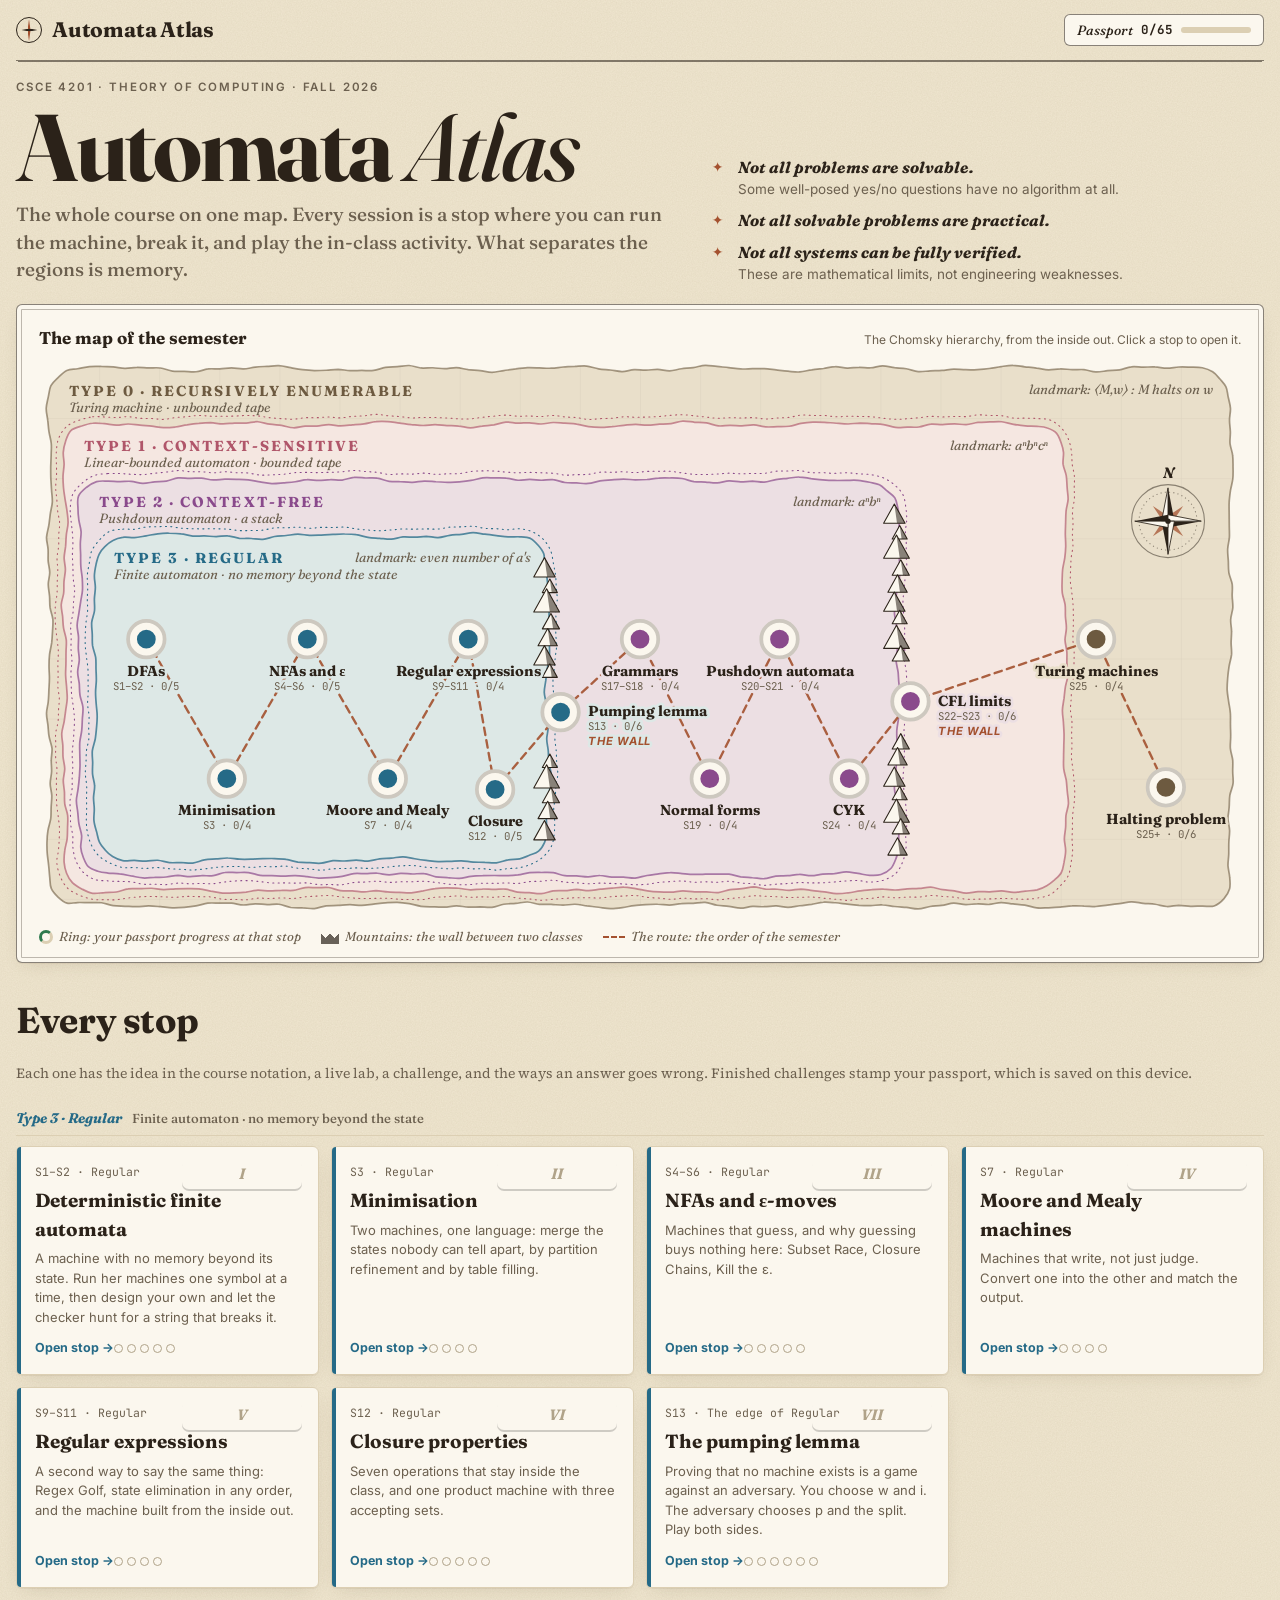
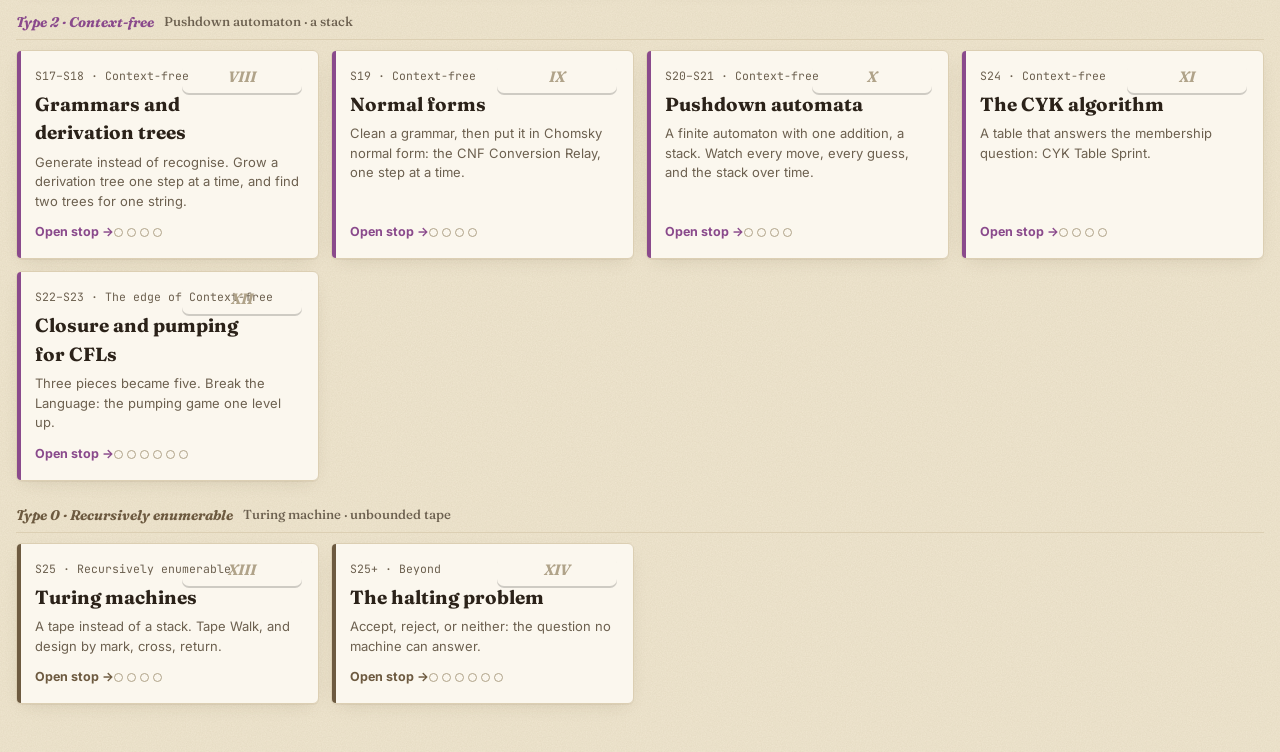
==== commit 3c3d405d: "Atlas plates: margin locator and contents, drafting-paper labs, legend boxes, claims deck, rubber-st" ====
--- a/index.html
+++ b/index.html
@@ -11,7 +11,7 @@
 <meta name="claude:viewport-fit-sides" content="cover">
 <link rel="preconnect" href="https://fonts.googleapis.com">
 <link rel="preconnect" href="https://fonts.gstatic.com" crossorigin>
-<link rel="stylesheet" href="https://fonts.googleapis.com/css2?family=Fraunces:ital,opsz,wght@0,9..144,500;0,9..144,700;0,9..144,800;1,9..144,500;1,9..144,700&family=Inter:wght@400;500;600&family=JetBrains+Mono:wght@400;600;700&display=swap">
+<link rel="stylesheet" href="https://fonts.googleapis.com/css2?family=Fraunces:ital,opsz,wght@0,9..144,500;0,9..144,700;0,9..144,800;1,9..144,500;1,9..144,700&family=Source+Serif+4:ital,opsz,wght@0,8..60,400;0,8..60,600;1,8..60,400&family=Inter:wght@400;500;600&family=JetBrains+Mono:wght@400;600;700&display=swap">
 <style>
 
 /* Layout: a "stage" — the machine (tape + diagram) on the left, the stack tower in the middle,
@@ -722,11 +722,215 @@
 }
 @media (max-width:640px){ .vwall::before{margin-right:8px;display:inline-block} }
 
+/* ================= Plates: reading on parchment, doing on drafting paper ================= */
+:root{--serif:"Source Serif 4","Iowan Old Style",Georgia,serif;
+  --draft:#fdfbf5; --grid:color-mix(in srgb,var(--zone,#256a87) 9%,transparent)}
+@media (prefers-color-scheme: dark){ :root:not([data-theme="light"]){ --draft:#171c26; --grid:color-mix(in srgb,var(--zone,#6fb4cf) 10%,transparent); } }
+:root[data-theme="dark"]{ --draft:#171c26; --grid:color-mix(in srgb,var(--zone,#6fb4cf) 10%,transparent); }
+.prose,.idea,.sub,.secsub,.note,.qf-card .why,.narr p,.move .body p,.recipe li,.checks li,.pp-foot,.nk-book dd{font-family:var(--serif)}
+.prose{font-size:16.5px;line-height:1.6}
+.idea{font-size:15.5px;line-height:1.55}
+.narr p{font-size:16px}
+.pass-pill{cursor:pointer;color:var(--ink)}
+.pass-pill:hover{border-color:var(--ink)}
+
+/* layout: margin column + plate */
+.plate-wrap{display:grid;grid-template-columns:250px minmax(0,1fr);gap:44px;align-items:start;margin-top:10px}
+.margin{position:sticky;top:14px;display:flex;flex-direction:column;gap:14px;max-height:calc(100vh - 28px);overflow-y:auto;padding:4px 2px 12px;scrollbar-width:thin}
+.plate-main{min-width:0;display:flex;flex-direction:column;gap:16px}
+[data-wide="1"] .plate-wrap{grid-template-columns:minmax(0,1fr);gap:0}
+[data-wide="1"] .margin{position:static;max-height:none;flex-direction:row;flex-wrap:wrap;align-items:flex-start;gap:12px 24px;border-bottom:1px solid var(--line);padding-bottom:14px;margin-bottom:8px}
+[data-wide="1"] .locwrap{width:190px}
+[data-wide="1"] .toc{display:none}
+.locwrap{display:block;background:var(--surface);border:1.5px solid var(--rule);box-shadow:inset 0 0 0 3px var(--surface),inset 0 0 0 4px var(--line);border-radius:4px;padding:8px;cursor:pointer;width:100%}
+.locwrap:hover{border-color:var(--zone)}
+.locator{display:block;width:100%;height:auto}
+.locator .region{stroke-width:5}
+.locator .route{stroke-width:7;stroke-dasharray:14 12}
+.locator .ldot{fill:var(--zone);opacity:.55}
+.locator .here{fill:var(--now);stroke:var(--surface);stroke-width:8}
+.locator .here-ring{fill:none;stroke:var(--now);stroke-width:6;opacity:.6;transform-box:fill-box;transform-origin:center;animation:here 2.2s ease-out infinite}
+@keyframes here{0%{transform:scale(.6);opacity:.8}100%{transform:scale(1.6);opacity:0}}
+.m-meta{display:flex;gap:8px;align-items:center;flex-wrap:wrap}
+.m-ses{font-family:var(--mono);font-size:11.5px;color:var(--muted)}
+.toc summary{cursor:pointer;font-size:11px;font-weight:700;letter-spacing:.16em;text-transform:uppercase;color:var(--muted);list-style:none;display:flex;justify-content:space-between;gap:8px;padding:4px 0}
+.toc summary::-webkit-details-marker{display:none}
+.toc summary span{letter-spacing:0;text-transform:none;font-weight:500;font-family:var(--display);font-style:italic;font-size:13px}
+.toc ol{list-style:none;margin:6px 0 0;padding:0;display:flex;flex-direction:column;gap:2px;border-left:1.5px solid var(--line)}
+.toc button{display:grid;grid-template-columns:30px minmax(0,1fr);text-align:left;width:100%;background:none;border:0;padding:6px 8px 6px 10px;margin-left:-1.5px;border-left:2.5px solid transparent;cursor:pointer;color:var(--muted)}
+.toc .tk{grid-row:span 2;font-family:var(--display);font-style:italic;font-weight:700;color:var(--zone)}
+.toc .tt{font-size:10.5px;letter-spacing:.12em;text-transform:uppercase;font-weight:700}
+.toc .th{font-family:var(--display);font-size:13.5px;line-height:1.3;color:var(--ink)}
+.toc button:hover .th{text-decoration:underline;text-decoration-color:var(--zone)}
+.toc button.on{border-left-color:var(--zone);background:color-mix(in srgb,var(--zone) 7%,transparent)}
+.toc button[data-kind="lab"] .tt::after,.toc button[data-kind="challenge"] .tt::after{content:" ✎";color:var(--zone)}
+.m-lbl{font-size:11px;font-weight:700;letter-spacing:.16em;text-transform:uppercase;color:var(--muted);display:flex;justify-content:space-between;align-items:baseline;gap:8px;margin-bottom:6px}
+.linkish{background:none;border:0;padding:0;cursor:pointer;color:var(--zone);font-family:var(--display);font-style:italic;font-weight:600;letter-spacing:0;text-transform:none;font-size:13px}
+.linkish:hover{text-decoration:underline}
+
+/* plate header */
+.plate-head{display:flex;flex-direction:column;gap:2px;padding-bottom:6px}
+.plate-head .crumb{margin:0 0 14px}
+.plate-head .crumb button{color:var(--zone);font-weight:700}
+.plate-title{display:flex;align-items:center;gap:12px;margin-bottom:6px}
+.plate-head h1{font-size:clamp(38px,6vw,76px);margin:4px 0 0}
+.plate-head h1::after{content:"";display:block;max-width:560px;border-top:1.5px solid var(--rule);border-bottom:1px solid var(--rule);height:0;padding-top:3px;margin-top:22px}
+.plate-head .sub{font-size:19px;line-height:1.5;color:var(--muted);max-width:60ch;margin-top:16px}
+.motif{display:inline-flex;color:var(--zone)}
+.motif svg{width:78px;height:17px;fill:none;stroke:currentColor;stroke-width:1.6;stroke-linecap:round;stroke-linejoin:round}
+.motif svg rect{fill:color-mix(in srgb,currentColor 18%,transparent)}
+.motif .head{fill:currentColor}
+
+/* sections */
+.st-body{gap:56px;margin-top:6px}
+.st-body > .blk + .blk{background:none;padding-top:0}
+.st-body > .blk > .kicker{font-size:11px}
+.blk.k-lab > .kicker,.blk.k-challenge > .kicker{align-self:flex-start;background:var(--zone);color:var(--paper);padding:4px 12px 4px 10px;border-radius:3px;clip-path:polygon(0 0,100% 0,calc(100% - 8px) 50%,100% 100%,0 100%)}
+.blk.k-lab > .kicker::before,.blk.k-challenge > .kicker::before{color:var(--paper)}
+/* drafting paper for everything you operate */
+.blk.k-lab .panel,.blk.k-challenge .panel,.blk.k-lab > .controls{background-color:var(--draft);background-image:linear-gradient(var(--grid) 1px,transparent 1px),linear-gradient(90deg,var(--grid) 1px,transparent 1px);background-size:22px 22px;background-position:-1px -1px;border:1px solid color-mix(in srgb,var(--zone) 35%,var(--line));box-shadow:0 1px 0 var(--surface) inset,var(--shadow)}
+.blk.k-lab .panel .panel,.blk.k-challenge .panel .panel{background-image:none;background-color:var(--surface);box-shadow:none}
+/* the legend box for the idea */
+.blk.k-idea .panel{background:var(--surface);border:1.5px solid var(--rule);box-shadow:inset 0 0 0 3px var(--surface),inset 0 0 0 4px var(--line);border-radius:3px;padding:18px 20px}
+.blk.k-idea .panel .ph h2{font-size:12px;letter-spacing:.16em;text-transform:uppercase;font-family:var(--body);font-weight:800;color:var(--zone)}
+.blk.k-idea .tuple,.blk.k-idea code{font-size:15px}
+.blk.k-idea .tuple{font-size:17px;padding:10px 14px;background:color-mix(in srgb,var(--zone) 6%,var(--surface));border-color:color-mix(in srgb,var(--zone) 30%,var(--line))}
+/* a divider between sections built from the class's own memory */
+.st-body > .blk + .blk::before{content:"";display:block;align-self:center;width:96px;height:20px;margin:-26px 0 26px;background:var(--zone);opacity:.55;-webkit-mask:var(--motif) center/contain no-repeat;mask:var(--motif) center/contain no-repeat}
+[data-zone="reg"]{--motif:url("data:image/svg+xml,%3Csvg xmlns='http://www.w3.org/2000/svg' viewBox='0 0 96 20' fill='none' stroke='%23000' stroke-width='1.6'%3E%3Ccircle cx='9' cy='10' r='6'/%3E%3Cpath d='M15 10H35M31 7l4 3-4 3'/%3E%3Ccircle cx='43' cy='10' r='6'/%3E%3Cpath d='M49 10H69M65 7l4 3-4 3'/%3E%3Ccircle cx='80' cy='10' r='6'/%3E%3Ccircle cx='80' cy='10' r='8.5'/%3E%3C/svg%3E")}
+[data-zone="cf"]{--motif:url("data:image/svg+xml,%3Csvg xmlns='http://www.w3.org/2000/svg' viewBox='0 0 96 20' fill='none' stroke='%23000' stroke-width='1.6'%3E%3Crect x='30' y='2' width='36' height='4.5' rx='1.5'/%3E%3Crect x='30' y='8' width='36' height='4.5' rx='1.5'/%3E%3Crect x='30' y='14' width='36' height='4.5' rx='1.5'/%3E%3Cpath d='M8 10H24M72 10H88'/%3E%3C/svg%3E")}
+[data-zone="re"]{--motif:url("data:image/svg+xml,%3Csvg xmlns='http://www.w3.org/2000/svg' viewBox='0 0 96 20' fill='none' stroke='%23000' stroke-width='1.6'%3E%3Cpath d='M2 5H94M2 15H94M14 5V15M28 5V15M42 5V15M56 5V15M70 5V15M84 5V15'/%3E%3C/svg%3E")}
+
+/* next / previous as plate references */
+.nextprev{display:grid;grid-template-columns:1fr 1fr;gap:14px;border-top:1.5px solid var(--rule);padding-top:22px}
+.np{display:flex;flex-direction:column;gap:2px;text-align:left;background:var(--surface);border:1px solid var(--line);border-left:4px solid var(--zone);border-radius:4px;padding:14px 18px;cursor:pointer;color:var(--ink)}
+.np.next{text-align:right;border-left-width:1px;border-right:4px solid var(--zone);align-items:flex-end}
+.np.home{border-left-color:var(--route)}
+.np small{font-size:11px;letter-spacing:.14em;text-transform:uppercase;font-weight:700;color:var(--muted)}
+.np b{font-family:var(--display);font-size:19px}
+.np span{font-family:var(--display);font-style:italic;font-size:13px;color:var(--muted)}
+.np:hover{border-color:var(--zone);transform:translateY(-1px)}
+
+/* ---------- rubber stamps ---------- */
+.stamps{display:flex;flex-wrap:wrap;gap:6px}
+.stp{display:inline-block;width:76px;height:76px;padding:0;border:0!important;background:none!important;border-radius:50%;color:var(--zone)}
+.stp .stamp-svg{width:100%;height:100%;transform:rotate(var(--rot));overflow:visible}
+.stamp-svg circle{fill:none;stroke:currentColor}
+.stamp-svg .o1{stroke-width:3} .stamp-svg .o2{stroke-width:1}
+.stamp-svg text{fill:currentColor;font-family:var(--body);font-weight:800;letter-spacing:.06em}
+.stamp-svg .sn{font-family:var(--display);font-style:italic;font-weight:700;font-size:20px;letter-spacing:0}
+.stamp-svg .sd{font-size:6.5px;font-family:var(--mono);font-weight:700;letter-spacing:.02em}
+.stp:not(.on){color:var(--faint)}
+.stp:not(.on) .stamp-svg{transform:none;opacity:.75}
+.stp:not(.on) .stamp-svg circle{stroke-dasharray:3 3}
+.stp:not(.on) .stamp-svg .o2{stroke-dasharray:none;opacity:.4}
+.stp:not(.on) .sn{opacity:.4}
+.stp.on{color:var(--zone)} .stp.on .stamp-svg{opacity:.92;mix-blend-mode:multiply}
+@media (prefers-color-scheme: dark){ :root:not([data-theme="light"]) .stp.on .stamp-svg{mix-blend-mode:normal} }
+.stp.fresh .stamp-svg{animation:thunk .5s cubic-bezier(.2,1.5,.4,1)}
+@keyframes thunk{0%{transform:rotate(var(--rot)) scale(2.2);opacity:0}60%{opacity:1}100%{transform:rotate(var(--rot)) scale(1)}}
+.margin .stp{width:70px;height:70px}
+
+/* ---------- the claims deck ---------- */
+.deck{display:flex;flex-direction:column;gap:14px;max-width:760px}
+.tally{display:flex;gap:6px;flex-wrap:wrap;align-items:center}
+.tdot{width:30px;height:30px;border-radius:50%;border:1.5px solid var(--line);background:var(--surface);font-family:var(--display);font-style:italic;font-weight:700;font-size:13px;color:var(--muted);cursor:pointer;display:grid;place-items:center;padding:0}
+.tdot.cur{border-color:var(--ink);color:var(--ink)}
+.tdot.ok{background:var(--accept);border-color:var(--accept);color:#fff}
+.tdot.no{background:var(--reject);border-color:var(--reject);color:#fff}
+.tdot.cur.ok,.tdot.cur.no{box-shadow:0 0 0 3px var(--paper),0 0 0 4.5px var(--ink)}
+.tally-sum{margin-left:8px;font-family:var(--display);font-style:italic;font-weight:600;color:var(--muted)}
+.deck .qf{display:block;position:relative;padding:0 12px 12px 0}
+.deck .qf::before,.deck .qf::after{content:"";position:absolute;inset:0 12px 12px 0;border:1px solid var(--line);border-radius:6px;background:var(--surface);transform:translate(6px,6px) rotate(.6deg);z-index:0}
+.deck .qf::after{transform:translate(12px,12px) rotate(1.2deg);z-index:-1}
+.deck .qf[data-left="1"]::after,.deck .qf[data-left="0"]::after,.deck .qf[data-left="0"]::before{display:none}
+.deck .qf-card{display:none;position:relative;z-index:1;min-height:230px;padding:26px 28px;gap:14px}
+.deck .qf-card.cur{display:flex}
+.deck .qf-card .who{font-size:11px}
+.deck .qf-card .claim{font-size:clamp(20px,2.4vw,26px);line-height:1.35;font-weight:500}
+.deck .qf-card .row{margin-top:auto}
+.deck .qf-card .row .btn{padding:12px 16px;font-size:15px}
+.deck .qf-card .why{font-size:16px;line-height:1.55;padding:12px 14px}
+.deck .qf-card.turn{animation:turn .45s ease-out}
+@keyframes turn{0%{transform:rotateY(0)}50%{transform:rotateY(80deg)}100%{transform:rotateY(0)}}
+.deck-nav{display:flex;gap:10px;align-items:center;flex-wrap:wrap}
+.deck-count{font-family:var(--display);font-style:italic;color:var(--muted);margin-right:auto;order:-1;min-width:110px}
+.btn.ghost{background:none;border-style:dashed}
+.deck.all{max-width:none}
+.deck.all .qf{display:grid;grid-template-columns:repeat(auto-fill,minmax(min(100%,320px),1fr));gap:12px;padding:0}
+.deck.all .qf::before,.deck.all .qf::after{display:none}
+.deck.all .qf-card{display:flex;min-height:0;padding:16px 18px}
+.deck.all .qf-card .claim{font-size:16.5px}
+.deck.all .deck-nav .btn:not(.ghost),.deck.all .deck-count{display:none}
+
+/* ---------- walls and the edge of the map ---------- */
+[data-wall="1"] .plate-head{background:linear-gradient(transparent,transparent) ,none}
+[data-wall="1"] .plate-head::before{content:"";display:block;height:30px;margin:0 0 8px;background:var(--ink);opacity:.75;-webkit-mask:url("data:image/svg+xml,%3Csvg xmlns='http://www.w3.org/2000/svg' viewBox='0 0 120 30'%3E%3Cpath d='M0 30L14 10L22 18L34 2L46 20L54 12L66 30ZM58 30L74 8L84 20L96 4L110 22L120 14L120 30Z'/%3E%3C/svg%3E") left bottom/120px 30px repeat-x;mask:url("data:image/svg+xml,%3Csvg xmlns='http://www.w3.org/2000/svg' viewBox='0 0 120 30'%3E%3Cpath d='M0 30L14 10L22 18L34 2L46 20L54 12L66 30ZM58 30L74 8L84 20L96 4L110 22L120 14L120 30Z'/%3E%3C/svg%3E") left bottom/120px 30px repeat-x}
+[data-wall="1"] .plate-title::after{content:"The wall";font-family:var(--display);font-style:italic;font-weight:700;color:var(--route);letter-spacing:.06em}
+[data-edge="1"] .plate-main{position:relative}
+[data-edge="1"] .plate-title::after{content:"The edge of the map";font-family:var(--display);font-style:italic;font-weight:700;color:var(--route)}
+[data-edge="1"] #blk-sort{border:2px dashed color-mix(in srgb,var(--ink) 35%,transparent);border-radius:40px 18px 50px 22px;padding:24px;background:repeating-linear-gradient(-45deg,transparent 0 14px,color-mix(in srgb,var(--ink) 3%,transparent) 14px 15px)}
+
+/* ---------- passport booklet + notation key ---------- */
+.pp-cover{display:flex;flex-direction:column;gap:6px;padding:18px 0 8px;max-width:760px}
+.pp-cover h1{font-size:clamp(46px,8vw,96px);margin:0}
+.pp-crest{display:flex;gap:10px;color:var(--ink);opacity:.7}
+.pp-crest svg{width:64px;height:14px;fill:none;stroke:currentColor;stroke-width:1.6}
+.pp-total{display:flex;gap:12px;align-items:center;font-family:var(--display);font-style:italic;font-size:17px;margin-top:8px}
+.pp-total b{font-style:normal;font-size:28px}
+.pp-total .meter{width:180px;height:7px}
+.pp-book{display:grid;grid-template-columns:repeat(auto-fit,minmax(min(100%,380px),1fr));gap:22px;margin-top:10px}
+.pp-page{background:var(--surface);border:1.5px solid var(--rule);box-shadow:inset 0 0 0 4px var(--surface),inset 0 0 0 5px var(--line),var(--shadow);border-radius:4px 14px 14px 4px;padding:20px 22px;display:flex;flex-direction:column;gap:18px;position:relative}
+.pp-page::before{content:"";position:absolute;left:0;top:0;bottom:0;width:10px;background:linear-gradient(90deg,color-mix(in srgb,var(--ink) 10%,transparent),transparent)}
+.pp-ph{display:flex;align-items:center;gap:12px;border-bottom:1px solid var(--line);padding-bottom:10px}
+.pp-ph h2{font-size:19px;margin:0;color:var(--zone);flex:1}
+.pp-ph > span:last-child{font-family:var(--display);font-style:italic;color:var(--muted)}
+.pp-stop{display:flex;flex-direction:column;gap:8px}
+.pp-title{display:flex;flex-wrap:wrap;gap:4px 10px;align-items:baseline;background:none;border:0;padding:0;text-align:left;cursor:pointer;color:var(--ink)}
+.pp-title b{font-family:var(--display);font-size:17px}
+.pp-title:hover b{text-decoration:underline;text-decoration-color:var(--zone)}
+.pp-stop .stp{width:84px;height:84px}
+.pp-foot{color:var(--muted);font-style:italic;max-width:70ch}
+.nk-book{display:grid;grid-template-columns:repeat(auto-fit,minmax(min(100%,520px),1fr));gap:22px}
+.nk-sec{background:var(--surface);border:1.5px solid var(--rule);box-shadow:inset 0 0 0 4px var(--surface),inset 0 0 0 5px var(--line);border-radius:4px;padding:20px 22px}
+.nk-sec h2{font-size:20px;margin:0 0 12px}
+.nk-sec dl{margin:0;display:grid;grid-template-columns:minmax(0,max-content) minmax(0,1fr);gap:10px 18px;align-items:baseline}
+.nk-sec dt{font-size:14.5px;font-weight:700;color:var(--zone);overflow-wrap:anywhere}
+.nk-sec dd{margin:0;font-size:15px;line-height:1.5}
+.nk-sec dd .linkish{font-size:13px;white-space:nowrap}
+
+@media (max-width:1000px){
+  .plate-wrap{grid-template-columns:minmax(0,1fr);gap:8px}
+  .margin{position:static;max-height:none;overflow:visible;order:-1;display:grid;grid-template-columns:minmax(0,1fr);gap:10px;padding:0}
+  .locwrap{display:none}
+  .toc{border:1px solid var(--line);border-radius:4px;background:var(--surface);padding:6px 12px}
+  .m-stamps .stamps{flex-wrap:nowrap;overflow-x:auto;padding-bottom:4px}
+  .margin .stp{flex:0 0 auto;width:58px;height:58px}
+  .m-stamps{order:5}
+}
+@media (max-width:640px){
+  .nextprev{grid-template-columns:minmax(0,1fr)}
+  .np.next{text-align:left;align-items:flex-start;border-right-width:1px;border-left:4px solid var(--zone)}
+  .plate-head .sub{font-size:17px}
+  .deck .qf-card{padding:20px 18px;min-height:0}
+  .deck .qf-card .row .btn{padding:10px 8px;font-size:14px}
+  .nk-sec dl{grid-template-columns:minmax(0,1fr);gap:2px}
+  .nk-sec dd{margin-bottom:10px}
+  .pp-stop .stp{width:70px;height:70px}
+}
+@media (max-width:1000px){
+  .plate-wrap{display:flex;flex-direction:column;gap:14px}
+  .plate-main{display:contents}
+  .plate-head{order:1} .margin{order:2} .st-body{order:3;margin-top:18px} .nextprev{order:4}
+}
+.plate-wrap > *,.plate-main > *{min-width:0;max-width:100%}
+[data-wall="1"] .plate-head::before{height:22px;opacity:.28;-webkit-mask-size:96px 22px;mask-size:96px 22px}
+
 </style>
 <div class="site">
   <div class="bar">
     <button class="logo" type="button" id="logoBtn" aria-label="Automata Atlas, home"><span class="mark" aria-hidden="true"><i></i><i></i><i></i></span>Automata Atlas</button>
-    <div class="bar-right"><span class="pass-pill" id="passPill"></span></div>
+    <div class="bar-right"><button class="pass-pill" id="passPill" type="button" aria-label="Open your passport"></button></div>
   </div>
   <div class="view" id="view"></div>
 </div>
@@ -752,17 +956,17 @@
   has(st, id){ const p=this.passport(); return !!(p[st] && p[st][id]); },
   stamp(st, id){
     if(this.has(st,id)) return false;
-    const p=this.passport(); (p[st]=p[st]||{})[id]=1;
+    const p=this.passport(); (p[st]=p[st]||{})[id]=Date.now();
     try{ localStorage.setItem("atlas.passport", JSON.stringify(p)); }catch(e){}
     const def=this.stations[st]; const s=def && def.stamps.find(x=>x.id===id);
     if(s) this.toast("Passport stamp: "+s.label); this.refreshBar();
-    document.querySelectorAll(`.stp[data-st="${st}"][data-id="${id}"]`).forEach(e=>e.classList.add("on"));
+    document.querySelectorAll(`.stp[data-st="${st}"][data-id="${id}"]`).forEach(e=>{ e.classList.add("on","fresh"); if(window.Plate) Plate.restamp(e,st,id); });
     return true;
   },
   count(st){ const def=this.stations[st]; if(!def||!def.stamps) return [0,0]; return [def.stamps.filter(s=>this.has(st,s.id)).length, def.stamps.length]; },
   totals(){ let a=0,b=0; this.order.forEach(id=>{ const [x,y]=this.count(id); a+=x; b+=y; }); return [a,b]; },
   toast(msg){ const t=document.getElementById("toast"); if(!t) return; t.textContent=msg; t.classList.add("show"); clearTimeout(this._tt); this._tt=setTimeout(()=>t.classList.remove("show"),2600); },
-  refreshBar(){ const [a,b]=this.totals(); const pill=document.getElementById("passPill"); if(pill) pill.innerHTML=`Passport <b>${a}/${b}</b><span class="meter"><i style="width:${b?100*a/b:0}%"></i></span>`; },
+  refreshBar(){ const [a,b]=this.totals(); const pill=document.getElementById("passPill"); if(pill){ pill.innerHTML=`Passport <b>${a}/${b}</b><span class="meter"><i style="width:${b?100*a/b:0}%"></i></span>`; pill.onclick=()=>this.go("passport"); } },
   zone(def){ const r=(def&&def.region)||""; return /Regular/.test(r)?"reg":/Context-free/.test(r)?"cf":"re"; },
   roman(n){ return [[10,"X"],[9,"IX"],[5,"V"],[4,"IV"],[1,"I"]].reduce((o,[v,r])=>{ while(n>=v){ o+=r; n-=v; } return o; },""); },
   zoneName:{reg:"Type 3 · Regular",cf:"Type 2 · Context-free",re:"Type 0 · Recursively enumerable"},
@@ -774,46 +978,48 @@
     this.cleanups.splice(0).forEach(fn=>{ try{ fn(); }catch(e){} });
     const id=location.hash.slice(1); const view=document.getElementById("view"); view.innerHTML="";
     const def=this.stations[id];
-    view.dataset.zone = def && def.mount ? this.zone(def) : "";
-    if(def && def.mount){ this.mountStation(def, view); } else { Home.mount(view); }
+    view.dataset.zone = def && def.mount ? this.zone(def) : ""; view.dataset.page = def && def.mount ? "plate" : (id==="passport"||id==="notation") ? id : "home";
+    if(def && def.mount){ this.mountStation(def, view); } else if(id==="passport"){ Plate.passport(view); } else if(id==="notation"){ Plate.notation(view); } else { Home.mount(view); }
     window.scrollTo(0,0); this.refreshBar();
   },
-  mountStation(def, view){
-    const built=this.order.filter(i=>this.stations[i].mount); const k=built.indexOf(def.id);
-    const crumb=h("div","crumb"); const back=h("button",null,"← Atlas"); back.type="button"; back.onclick=()=>this.go("home"); crumb.appendChild(back);
-    crumb.appendChild(h("span",null,"· "+esc(def.region)+" · "+esc(def.sessions)));
-    view.appendChild(crumb);
-    const head=h("header","st-head",`<div class="st-meta"><span class="plate-no">Plate ${this.roman(this.order.indexOf(def.id)+1)}</span><span class="zone-chip">${esc(this.zoneName[this.zone(def)])}</span><span class="eyebrow">${esc(def.module)}</span></div><h1>${esc(def.title)}</h1><p class="sub">${esc(def.blurb)}</p>`);
-    view.appendChild(head); view.appendChild(this.stampRow(def.id));
-    const body=h("div","view st-body"); view.appendChild(body);
-    def.mount(body);
-    const np=h("div","nextprev");
-    const mk=(i,lbl)=>{ const b=h("button","btn",lbl); b.type="button"; b.onclick=()=>this.go(i); return b; };
-    np.appendChild(k>0 ? mk(built[k-1],"← "+esc(this.stations[built[k-1]].title)) : mk("home","← Atlas"));
-    np.appendChild(k<built.length-1 ? mk(built[k+1],esc(this.stations[built[k+1]].title)+" →") : mk("home","Back to the atlas →"));
-    view.appendChild(np);
-  }
+  mountStation(def, view){ Plate.mount(def, view); }
 };
 
 /* ---- section helper: a titled block ---- */
-function block(parent, kicker, title, id){ const b=h("section","blk"); if(id) b.id="blk-"+id; b.appendChild(h("div","kicker",esc(kicker))); b.appendChild(h("h2",null,esc(title))); parent.appendChild(b); return b; }
+const BLOCK_KIND={"The idea":"idea","Lab":"lab","Warm-up":"lab","How it goes wrong":"claims"};
+function block(parent, kicker, title, id){ const b=h("section","blk k-"+(BLOCK_KIND[kicker]||"challenge")); if(id) b.id="blk-"+id; b.appendChild(h("div","kicker",esc(kicker))); b.appendChild(h("h2",null,esc(title))); parent.appendChild(b); return b; }
 
 /* ---- quick-fire: "A student claims ..." (her midterm format) ---- */
 function quickFire(parent, items, onAll){
-  const grid=h("div","qf"); parent.appendChild(grid); let answered=0, correct=0;
-  items.forEach(it=>{
+  const deck=h("div","deck"); parent.appendChild(deck);
+  const tally=h("div","tally"); deck.appendChild(tally);
+  const grid=h("div","qf"); deck.appendChild(grid);
+  const nav=h("div","deck-nav"); deck.appendChild(nav);
+  const prev=h("button","btn","← Previous"), count=h("span","deck-count"), next=h("button","btn","Next claim →"), all=h("button","btn ghost","Show all");
+  [prev,next,all].forEach(b=>b.type="button"); nav.append(prev,count,next,all);
+  let answered=0, correct=0, cur=0; const cards=[], dots=[];
+  function show(k){ cur=Math.max(0,Math.min(items.length-1,k)); cards.forEach((c,x)=>c.classList.toggle("cur",x===cur)); dots.forEach((d,x)=>d.classList.toggle("cur",x===cur));
+    count.textContent=`Claim ${cur+1} of ${items.length}`; prev.disabled=cur===0; next.disabled=cur===items.length-1;
+    next.classList.toggle("primary", !!cards[cur].dataset.done && cur<items.length-1);
+    grid.dataset.left=String(Math.min(2,items.length-1-cur)); }
+  items.forEach((it,x)=>{
+    const d=h("button","tdot",String(x+1)); d.type="button"; d.setAttribute("aria-label","Claim "+(x+1)); d.onclick=()=>{ deck.classList.remove("all"); all.textContent="Show all"; show(x); }; tally.appendChild(d); dots.push(d);
     const c=h("div","qf-card"); c.appendChild(h("div","who","A student claims"));
     c.appendChild(h("p","claim",it.claim));
     const row=h("div","row"); const b1=h("button","btn","That is right"), b2=h("button","btn","That is wrong"); b1.type=b2.type="button";
     row.appendChild(b1); row.appendChild(b2); c.appendChild(row);
     const done=(saidRight)=>{ if(c.dataset.done) return; c.dataset.done=1; b1.disabled=b2.disabled=true; const ok=saidRight===it.ok;
-      c.classList.add(ok?"right":"wrong"); answered++; if(ok) correct++;
+      c.classList.add(ok?"right":"wrong","turn"); d.classList.add(ok?"ok":"no"); answered++; if(ok) correct++;
       c.appendChild(h("div","res",(ok?"Correct. ":"Not quite. ")+"The claim is "+(it.ok?"true.":"false.")));
       c.appendChild(h("p","why",it.why));
-      if(answered===items.length && onAll) onAll(correct, items.length); };
+      show(cur);
+      if(answered===items.length){ tally.appendChild(h("span","tally-sum",`${correct} of ${items.length} right`)); if(onAll) onAll(correct, items.length); } };
     b1.onclick=()=>done(true); b2.onclick=()=>done(false);
-    grid.appendChild(c);
+    grid.appendChild(c); cards.push(c);
   });
+  prev.onclick=()=>show(cur-1); next.onclick=()=>show(cur+1);
+  all.onclick=()=>{ const on=deck.classList.toggle("all"); all.textContent=on?"One at a time":"Show all"; };
+  show(0);
 }
 
 /* ---- finite-automaton diagram (states in a row; her drawing conventions) ---- */
@@ -1006,6 +1212,12 @@
     out+=`C${f(b[0]+(c[0]-a[0])/6)} ${f(b[1]+(c[1]-a[1])/6)} ${f(c[0]-(e[0]-b[0])/6)} ${f(c[1]-(e[1]-b[1])/6)} ${f(c[0])} ${f(c[1])}`; }
   return out+"Z"; }
 
+const MAP_REGS=[
+  ["r0","re",10,10,1100,500,"Type 0 · Recursively enumerable","Turing machine · unbounded tape","⟨M,w⟩ : M halts on w"],
+  ["r1","cs",24,62,932,434,"Type 1 · Context-sensitive","Linear-bounded automaton · bounded tape","aⁿbⁿcⁿ"],
+  ["r2","cf",38,114,762,368,"Type 2 · Context-free","Pushdown automaton · a stack","aⁿbⁿ"],
+  ["r3","reg",52,166,422,302,"Type 3 · Regular","Finite automaton · no memory beyond the state","even number of a's"]];
+
 const Home = {
   mount(view){
     const hero=h("section","hero");
@@ -1088,6 +1300,145 @@
         cards.appendChild(c); }); });
   }
 };
+
+/* Atlas plates: the stop page template, rubber stamps, the passport booklet and the notation key */
+"use strict";
+const Plate = (()=>{
+  let uid=0;
+  const hash=s=>{ let x=0; for(const c of s) x=(x*31+c.charCodeAt(0))|0; return Math.abs(x); };
+  const DATE=t=>{ const d=new Date(t); return d.getDate()+" "+["JAN","FEB","MAR","APR","MAY","JUN","JUL","AUG","SEP","OCT","NOV","DEC"][d.getMonth()]+" "+d.getFullYear(); };
+
+  /* the memory each class has, drawn small: states, a stack, a tape */
+  const MOTIF={
+    reg:`<svg viewBox="0 0 96 20" aria-hidden="true"><circle cx="9" cy="10" r="6"/><path d="M15 10H35"/><path d="M31 7l4 3-4 3"/><circle cx="43" cy="10" r="6"/><path d="M49 10H69"/><path d="M65 7l4 3-4 3"/><circle cx="80" cy="10" r="6"/><circle cx="80" cy="10" r="8.5"/></svg>`,
+    cf:`<svg viewBox="0 0 96 20" aria-hidden="true"><rect x="30" y="2" width="36" height="4.5" rx="1.5"/><rect x="30" y="8" width="36" height="4.5" rx="1.5"/><rect x="30" y="14" width="36" height="4.5" rx="1.5"/><path d="M8 10H24M72 10H88"/></svg>`,
+    re:`<svg viewBox="0 0 96 20" aria-hidden="true"><path d="M2 5H94M2 15H94M14 5V15M28 5V15M42 5V15M56 5V15M70 5V15M84 5V15"/><path d="M45 1l4 3 4-3" class="head"/></svg>`};
+  const motif=z=>`<span class="motif">${MOTIF[z]||MOTIF.re}</span>`;
+
+  /* a rubber stamp: stop name round the top, what you did round the bottom, the plate numeral in the middle */
+  function stampSVG(def, s, val){
+    const id="stp"+(++uid), on=!!val, rot=(hash(def.id+s.id)%15)-7, top=def.short.toUpperCase(), bot=s.label.toUpperCase();
+    const fb=Math.min(8.6, 168/Math.max(bot.length,1)), ft=Math.min(9, 150/Math.max(top.length,1));
+    const date = on && val>1 ? `<text y="15" class="sd" text-anchor="middle">${DATE(val)}</text>` : "";
+    return `<svg viewBox="-50 -50 100 100" class="stamp-svg" style="--rot:${rot}deg" role="img" aria-label="${esc(s.label)}${on?"":" (not yet)"}">
+      <defs><path id="${id}t" d="M-34 0A34 34 0 0 1 34 0"/><path id="${id}b" d="M-39 0A39 39 0 0 0 39 0"/></defs>
+      <circle r="46" class="o1"/><circle r="29" class="o2"/>
+      <text class="st" style="font-size:${ft}px"><textPath href="#${id}t" startOffset="50%" text-anchor="middle">${esc(top)}</textPath></text>
+      <text class="sb" style="font-size:${fb}px"><textPath href="#${id}b" startOffset="50%" text-anchor="middle">${esc(bot)}</textPath></text>
+      <text y="${date?3:7}" class="sn" text-anchor="middle">${Atlas.roman(Atlas.order.indexOf(def.id)+1)}</text>${date}</svg>`; }
+  function stampEl(def, s){ const val=(Atlas.passport()[def.id]||{})[s.id]; const e=h("span","stp"+(val?" on":""),stampSVG(def,s,val));
+    e.dataset.st=def.id; e.dataset.id=s.id; e.dataset.zone=Atlas.zone(def); e.title=s.label; return e; }
+  function restamp(e, st, id){ const def=Atlas.stations[st], s=def.stamps.find(x=>x.id===id); if(s) e.innerHTML=stampSVG(def,s,(Atlas.passport()[st]||{})[id]); }
+
+  /* "you are here": the whole chart, small */
+  function locator(def){
+    const s=svg("svg",{viewBox:"0 0 1120 520",class:"locator",role:"img","aria-label":"Where "+def.short+" sits on the map"});
+    MAP_REGS.forEach(([c,z,x,y,w,hh],ri)=>svg("path",{d:coastPath(x,y,w,hh,26,0,5,ri*1.9),class:"region "+c},s));
+    const pts=Atlas.order.map(i=>Atlas.stations[i]);
+    svg("polyline",{points:pts.map(p=>p.x+","+p.y).join(" "),class:"route"},s);
+    pts.forEach(p=>svg("circle",{cx:p.x,cy:p.y,r:p.id===def.id?0:14,class:"ldot","data-zone":Atlas.zone(p)},s));
+    svg("circle",{cx:def.x,cy:def.y,r:46,class:"here-ring"},s); svg("circle",{cx:def.x,cy:def.y,r:26,class:"here"},s);
+    return s; }
+
+  function mount(def, view){
+    const z=Atlas.zone(def), n=Atlas.order.indexOf(def.id)+1;
+    view.dataset.wall=def.wall?"1":""; view.dataset.edge=def.id==="halt"?"1":""; view.dataset.wide=def.id==="pda"?"1":"";
+    const wrap=h("div","plate-wrap"); view.appendChild(wrap);
+    const side=h("aside","margin"); const main=h("div","plate-main"); wrap.appendChild(side); wrap.appendChild(main);
+
+    const head=h("header","plate-head");
+    head.innerHTML=`<div class="crumb"><button type="button">← The map</button><span>${esc(def.region)} · ${esc(def.sessions)}</span></div>
+      <div class="plate-title">${motif(z)}<span class="plate-no">Plate ${Atlas.roman(n)}</span></div>
+      <div class="eyebrow">${esc(def.module)}</div><h1>${esc(def.title)}</h1><p class="sub">${esc(def.blurb)}</p>`;
+    head.querySelector(".crumb button").onclick=()=>Atlas.go("home");
+    main.appendChild(head);
+    const body=h("div","view st-body"); main.appendChild(body);
+    def.mount(body);
+
+    /* number the challenges when a stop has several */
+    const blks=[...body.querySelectorAll(":scope > .blk")];
+    const ch=blks.filter(b=>b.querySelector(".kicker").textContent==="Challenge");
+    if(ch.length>1) ch.forEach((b,i)=>b.querySelector(".kicker").textContent=`Challenge ${i+1} of ${ch.length}`);
+
+    const built=Atlas.order.filter(i=>Atlas.stations[i].mount), k=built.indexOf(def.id);
+    const np=h("nav","nextprev"); np.setAttribute("aria-label","Neighbouring plates");
+    const mk=(i,dir)=>{ const d=Atlas.stations[i]; const b=h("button","np "+dir,`<small>${dir==="prev"?"← Previous plate":"Next plate →"}</small><b>${esc(d.title)}</b><span>Plate ${Atlas.roman(Atlas.order.indexOf(i)+1)} · ${esc(d.sessions)}</span>`); b.type="button"; b.dataset.zone=Atlas.zone(d); b.onclick=()=>Atlas.go(i); return b; };
+    const home=()=>{ const b=h("button","np home","<small>The end of the route</small><b>Back to the map</b><span>Every plate, one chart</span>"); b.type="button"; b.onclick=()=>Atlas.go("home"); return b; };
+    np.appendChild(k>0?mk(built[k-1],"prev"):home()); np.appendChild(k<built.length-1?mk(built[k+1],"next"):home());
+    main.appendChild(np);
+
+    /* the margin: where you are, what is on this plate, what you have stamped */
+    const loc=h("button","locwrap"); loc.type="button"; loc.title="Back to the map"; loc.appendChild(locator(def)); loc.onclick=()=>Atlas.go("home"); side.appendChild(loc);
+    side.appendChild(h("div","m-meta",`<span class="zone-chip">${esc(Atlas.zoneName[z])}</span><span class="m-ses">${esc(def.sessions)}</span>`));
+    const toc=h("details","toc"); toc.open=matchMedia("(min-width:1001px)").matches;
+    toc.innerHTML=`<summary>On this plate <span>${blks.length} sections</span></summary>`; const ol=h("ol"); toc.appendChild(ol); side.appendChild(toc);
+    const links=blks.map((b,i)=>{ const li=h("li"); const a=h("button",null,`<span class="tk">§ ${i+1}</span><span class="tt">${esc(b.querySelector(".kicker").textContent)}</span><span class="th">${esc(b.querySelector("h2").textContent)}</span>`); a.type="button"; a.dataset.kind=(b.className.match(/k-(\w+)/)||[])[1]||"";
+      a.onclick=()=>{ b.scrollIntoView({behavior:reduceMotion?"auto":"smooth",block:"start"}); if(!matchMedia("(min-width:1001px)").matches) toc.open=false; }; li.appendChild(a); ol.appendChild(li); return a; });
+    if("IntersectionObserver" in window){ const io=new IntersectionObserver(es=>es.forEach(e=>{ if(e.isIntersecting){ const i=blks.indexOf(e.target); links.forEach((l,x)=>l.classList.toggle("on",x===i)); } }),{rootMargin:"-25% 0px -65% 0px"});
+      blks.forEach(b=>io.observe(b)); Atlas.onCleanup(()=>io.disconnect()); }
+    if(def.stamps.length){ const ps=h("div","m-stamps"); const [a,b]=Atlas.count(def.id);
+      ps.appendChild(h("div","m-lbl",`Passport <button type="button" class="linkish">${a} of ${b} stamped →</button>`)); ps.querySelector("button").onclick=()=>Atlas.go("passport");
+      const row=h("div","stamps"); def.stamps.forEach(s=>row.appendChild(stampEl(def,s))); ps.appendChild(row); side.appendChild(ps); }
+  }
+
+  /* ---------- the passport booklet ---------- */
+  function passport(view){
+    const [a,b]=Atlas.totals();
+    const cover=h("header","pp-cover",`<div class="pp-crest">${MOTIF.reg}${MOTIF.cf}${MOTIF.re}</div>
+      <div class="eyebrow">CSCE 4201 · Theory of Computing · Fall 2026</div><h1>Passport</h1>
+      <p class="sub">One stamp for every challenge finished at a stop. Your stamps are saved in this browser, on this device only.</p>
+      <div class="pp-total"><b>${a}</b> of ${b} stamps<span class="meter"><i style="width:${b?100*a/b:0}%"></i></span></div>`);
+    view.appendChild(cover);
+    const book=h("div","pp-book"); view.appendChild(book);
+    [["reg","Type 3 · Regular"],["cf","Type 2 · Context-free"],["re","Type 0 · Recursively enumerable"]].forEach(([z,name])=>{
+      const pg=h("section","pp-page"); pg.dataset.zone=z; const stops=Atlas.order.map(i=>Atlas.stations[i]).filter(d=>Atlas.zone(d)===z);
+      const got=stops.reduce((t,d)=>t+Atlas.count(d.id)[0],0), all=stops.reduce((t,d)=>t+Atlas.count(d.id)[1],0);
+      pg.innerHTML=`<header class="pp-ph">${motif(z)}<h2>${esc(name)}</h2><span>${got} of ${all}</span></header>`;
+      stops.forEach(d=>{ const r=h("div","pp-stop"); const [x,y]=Atlas.count(d.id);
+        const t=h("button","pp-title",`<span class="plate-no">Plate ${Atlas.roman(Atlas.order.indexOf(d.id)+1)}</span><b>${esc(d.title)}</b><span class="m-ses">${esc(d.sessions)} · ${x}/${y}</span>`); t.type="button"; t.onclick=()=>Atlas.go(d.id); r.appendChild(t);
+        const row=h("div","stamps"); d.stamps.forEach(s=>row.appendChild(stampEl(d,s))); r.appendChild(row); pg.appendChild(r); });
+      book.appendChild(pg); });
+    view.appendChild(h("p","pp-foot","Unstamped spaces are drawn in outline: they are the challenges still open. Stamps earned from now on also record the date."));
+  }
+
+  /* ---------- the notation key: every symbol the plates use, and where it lives ---------- */
+  const KEY=[
+    ["Finite automata",[
+      ["M = ( Q , Σ , δ , q₀ , F )","A DFA: states, alphabet, transition function, start state, accepting states.","dfa"],
+      ["δ : Q × Σ → Q","Deterministic: exactly one arrow per state and symbol.","dfa"],
+      ["δ : Q × Σ → P(Q)","Nondeterministic: a set of states, possibly empty.","nfa"],
+      ["ε-CL(q)","Every state reachable from q by zero or more ε-arrows.","nfa"],
+      ["M = ( Q, Σ, Δ, δ, λ, q₀ )","Moore and Mealy machines: Δ is the output alphabet, λ the output function. No F.","mm"],
+      ["λ′(q, a) = λ( δ(q, a) )","Moore to Mealy: move each state's output onto the arrows entering it.","mm"],
+      ["δ([p, q], x) = [ δ₁(p, x), δ₂(q, x) ]","The product construction: feed the symbol to both components.","closure"]]],
+    ["Regular expressions and pumping",[
+      ["r + s · rs · r*","Union, concatenation, star. Precedence, highest first: star, concatenation, union.","regex"],
+      ["r*r ≠ r*","They differ on exactly one string, ε.","regex"],
+      ["|xy| ≤ p","The pumping lemma: w = xyz with |y| ≥ 1, and y inside the first p symbols.","pumping"],
+      ["xyⁱz ∉ L","You win when one i pumps w out of the language.","pumping"]]],
+    ["Grammars and pushdown automata",[
+      ["G = ( V, T, P, S )","A grammar: variables, terminals, productions, start symbol.","cfg"],
+      ["A → BC or A → a","Chomsky normal form.","cnf"],
+      ["S₀ → ε","Allowed in Sipser's version, with S₀ on no right-hand side.","cnf"],
+      ["M = (Q, Σ, Γ, δ, q₀, Z₀, F)","A pushdown automaton. IDs (q, w, α) put the top of the stack on the left; ⊢ is one move.","pda"],
+      ["V(i, j)","The set of variables that derive the substring of length j starting at position i.","cyk"],
+      ["|vxy| ≤ n","Pumping for CFLs: w = uvxyz, |vy| ≥ 1, pump v and y the same m times.","cflpump"]]],
+    ["Turing machines and the limit",[
+      ["M = (Q, Σ, Γ, δ, q₀, B, F)","A Turing machine: B is the blank.","tm"],
+      ["δ : Q × Γ → Q × Γ × {L, R}","One move reads, writes, moves and changes state. There is no stay direction.","tm"],
+      ["αqβ","A configuration: tape to the left, the state, then the tape from the head rightwards.","tm"],
+      ["HALT = { ⟨M, w⟩ : M halts on w }","Recognisable, not decidable.","halt"],
+      ["decidable ⊆ recursively enumerable","And the containment is proper.","halt"]]]];
+  function notation(view){
+    view.appendChild(h("header","pp-cover nk-cover",`<div class="eyebrow">CSCE 4201 · Theory of Computing · Fall 2026</div><h1>Notation key</h1>
+      <p class="sub">Every symbol the plates use, in the course's notation, with the plate where it does its work.</p>`));
+    const book=h("div","nk-book"); view.appendChild(book);
+    KEY.forEach(([sec,rows])=>{ const s=h("section","nk-sec"); s.appendChild(h("h2",null,esc(sec))); const dl=h("dl"); s.appendChild(dl);
+      rows.forEach(([sym,txt,st])=>{ const d=Atlas.stations[st]; const dt=h("dt","mono",esc(sym)); const dd=h("dd",null,`${esc(txt)} `); const b=h("button","linkish",`Plate ${Atlas.roman(Atlas.order.indexOf(st)+1)}, ${esc(d.short)} →`); b.type="button"; b.onclick=()=>Atlas.go(st); dd.appendChild(b); dt.dataset.zone=Atlas.zone(d); dl.append(dt,dd); });
+      book.appendChild(s); });
+  }
+  return {mount, passport, notation, restamp, motif, stampSVG, KEY};
+})();
 
 /* Station: DFAs (S1–S2) */
 "use strict";
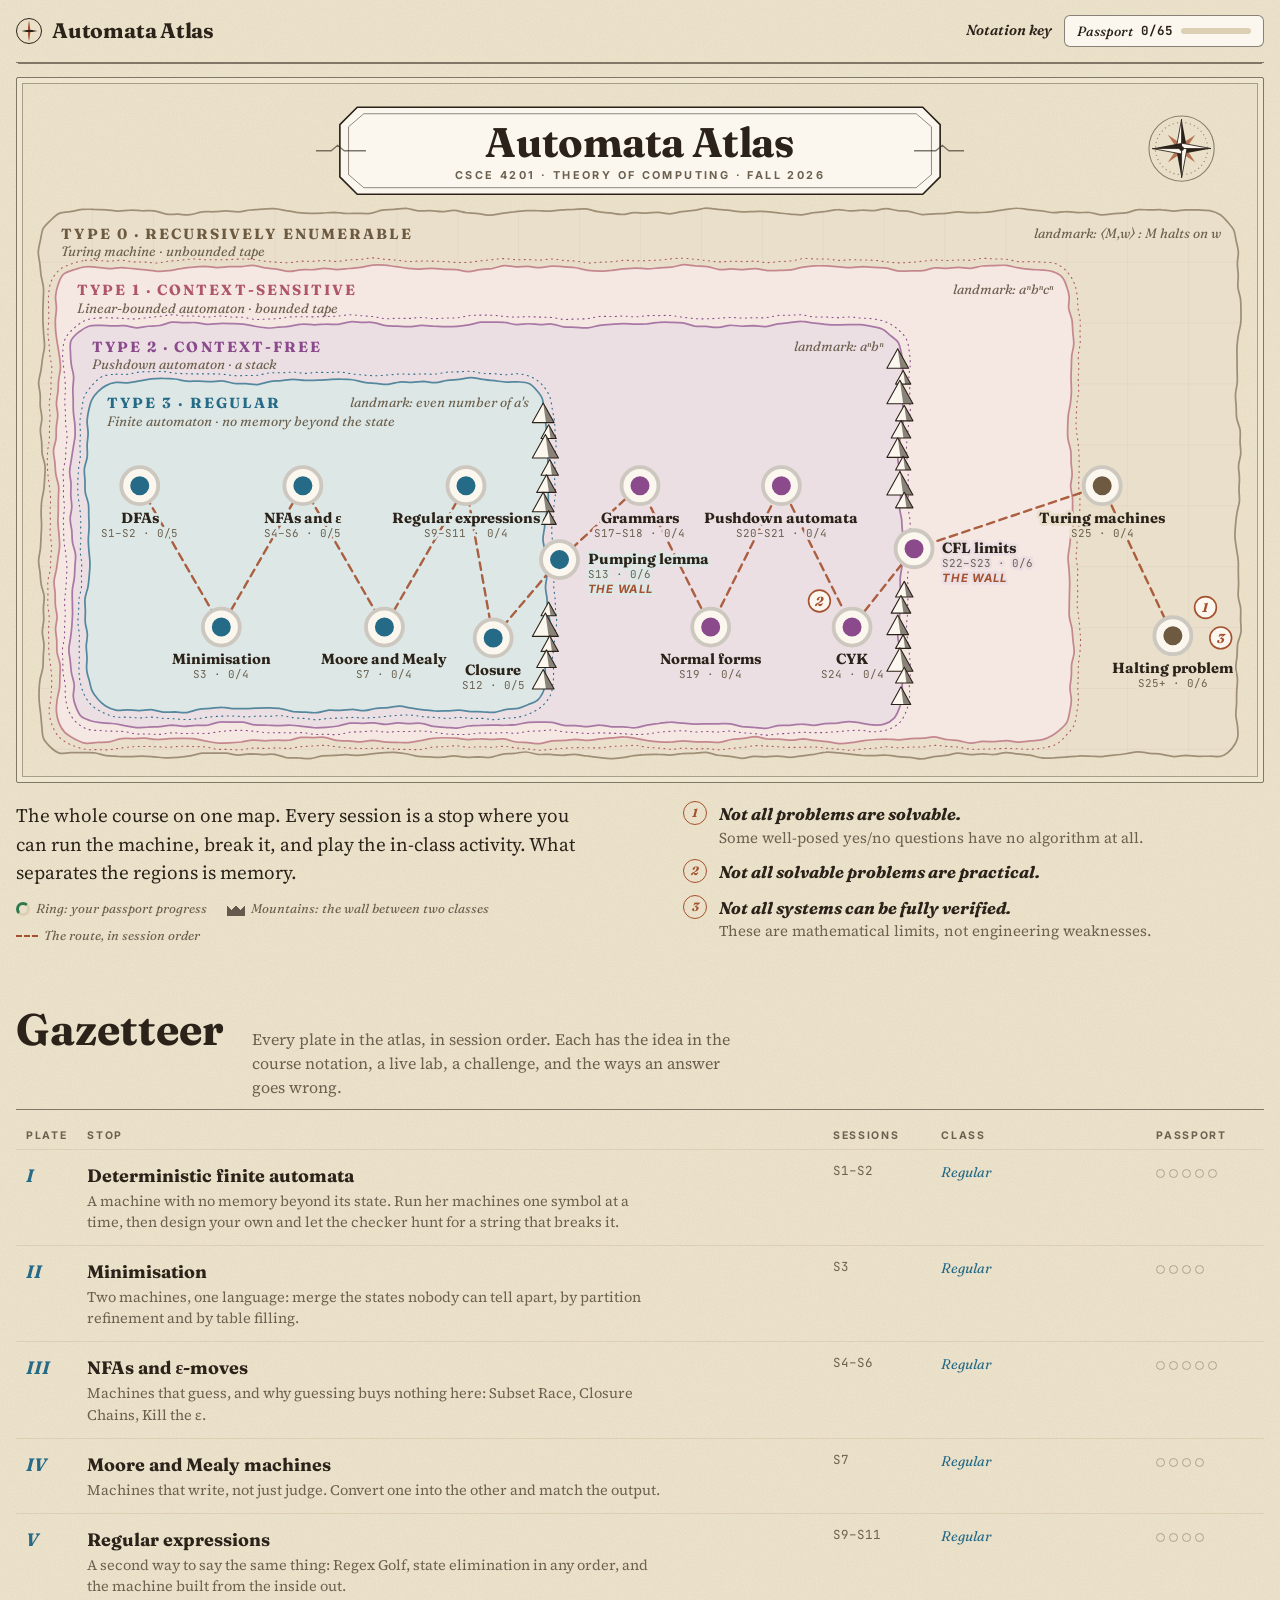
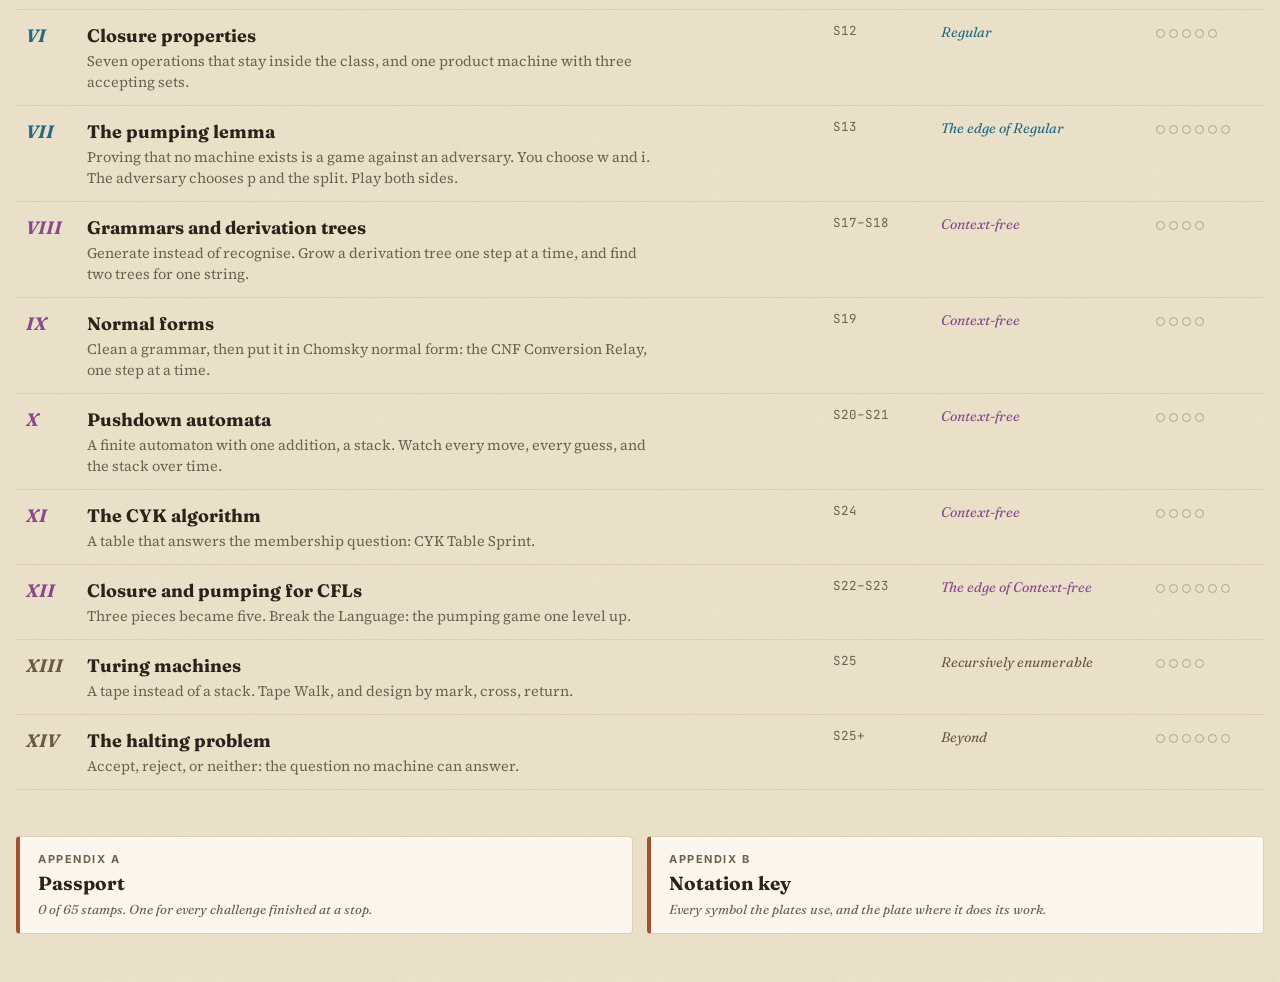
==== commit 64fc785f: "Home as a chart: cartouche, compass, numbered chart notes, hover notes, route that draws itself, gaz" ====
--- a/index.html
+++ b/index.html
@@ -926,11 +926,116 @@
 .plate-wrap > *,.plate-main > *{min-width:0;max-width:100%}
 [data-wall="1"] .plate-head::before{height:22px;opacity:.28;-webkit-mask-size:96px 22px;mask-size:96px 22px}
 
+/* ================= Home: the chart is the page ================= */
+.sr-only{position:absolute;width:1px;height:1px;overflow:hidden;clip:rect(0 0 0 0);white-space:nowrap}
+.bar-link{background:none;border:0;cursor:pointer;font-family:var(--display);font-style:italic;font-weight:600;font-size:14.5px;color:var(--ink);padding:6px 4px}
+.bar-link:hover{text-decoration:underline;text-decoration-color:var(--route)}
+.chart{display:flex;flex-direction:column;gap:18px;margin-top:6px}
+.chartwrap{position:relative;border:1.5px solid var(--rule);box-shadow:inset 0 0 0 5px var(--paper),inset 0 0 0 6px color-mix(in srgb,var(--ink) 35%,transparent);padding:14px;border-radius:2px}
+.chartwrap > svg{display:block;width:100%;height:auto}
+.ct-frame{fill:var(--surface);stroke:var(--ink);stroke-width:1.5}
+.ct-inner{fill:none;stroke:var(--ink);stroke-width:.8;stroke-opacity:.6}
+.ct-title{font-family:var(--display);font-size:38px;font-weight:700;fill:var(--ink);letter-spacing:-.01em}
+.ct-sub{font-family:var(--body);font-size:10px;font-weight:700;letter-spacing:.22em;fill:var(--muted)}
+.ct-flourish{fill:none;stroke:var(--ink);stroke-width:1.2;stroke-opacity:.6}
+.ct-scale{font-family:var(--display);font-style:italic;font-size:13px;fill:var(--muted)}
+.ct-scalebar{fill:none;stroke:var(--ink);stroke-width:1.2;stroke-opacity:.7}
+.cnote circle{fill:var(--surface);stroke:var(--route);stroke-width:1.5}
+.cnote text{font-family:var(--display);font-style:italic;font-weight:700;font-size:12px;fill:var(--route)}
+.stop{transform-box:fill-box;transform-origin:center}
+.stop:hover .lbl{text-decoration:underline}
+.route-reveal{fill:none;stroke:#fff;stroke-width:10;stroke-linecap:round;stroke-linejoin:round;stroke-dasharray:1;stroke-dashoffset:1;animation:reveal 2.8s cubic-bezier(.4,0,.2,1) .2s forwards}
+@keyframes reveal{to{stroke-dashoffset:0}}
+.drawing .stop{opacity:0;animation:arrive .45s ease-out forwards}
+@keyframes arrive{0%{opacity:0;transform:translateY(-6px)}100%{opacity:1;transform:none}}
+.stopnote{position:absolute;z-index:4;width:270px;background:var(--surface);border:1px solid var(--rule);border-top:4px solid var(--zone);border-radius:3px;box-shadow:0 10px 30px -12px rgba(40,25,10,.45);padding:12px 14px;display:flex;flex-direction:column;gap:3px;pointer-events:none}
+.stopnote b{font-family:var(--display);font-size:18px;line-height:1.2}
+.stopnote p{margin:6px 0 4px;font-family:var(--serif);font-size:14px;line-height:1.45}
+.stopnote .sn-foot{font-family:var(--display);font-style:italic;font-size:12.5px;color:var(--zone)}
+.chart-notes{display:grid;grid-template-columns:minmax(0,1.1fr) minmax(0,1fr);gap:28px;align-items:start}
+.cn-lede p{margin:0 0 12px;font-family:var(--serif);font-size:19px;line-height:1.5;max-width:58ch}
+.cn-list{list-style:none;counter-reset:cn;margin:0;padding:0;display:flex;flex-direction:column;gap:10px}
+.cn-list li{counter-increment:cn;display:grid;grid-template-columns:26px minmax(0,1fr);column-gap:10px}
+.cn-list li::before{content:counter(cn);grid-row:span 2;width:22px;height:22px;border:1.5px solid var(--route);border-radius:50%;display:grid;place-items:center;font-family:var(--display);font-style:italic;font-weight:700;font-size:12px;color:var(--route)}
+.cn-list b{font-family:var(--display);font-style:italic;font-size:17px}
+.cn-list span{font-family:var(--serif);color:var(--muted);font-size:15px}
+.strips{display:none}
+
+/* gazetteer */
+.gazetteer{margin-top:34px;display:flex;flex-direction:column;gap:12px}
+.gz-head{display:flex;gap:6px 28px;align-items:baseline;flex-wrap:wrap;border-bottom:1.5px solid var(--rule);padding-bottom:10px}
+.gz-head h2{font-size:clamp(30px,3.6vw,44px);margin:0}
+.gz-head p{margin:0;font-family:var(--serif);color:var(--muted);font-size:16px;max-width:62ch}
+table.gz{width:100%;border-collapse:collapse}
+.gz th{font-size:10.5px;letter-spacing:.16em;text-transform:uppercase;color:var(--muted);text-align:left;font-weight:700;padding:6px 10px;border-bottom:1px solid var(--line)}
+.gz td{padding:12px 10px;border-bottom:1px solid var(--line);vertical-align:top}
+.gz tbody tr{cursor:pointer;transition:background .15s}
+.gz tbody tr:hover{background:color-mix(in srgb,var(--zone) 7%,transparent)}
+.gz-no{font-family:var(--display);font-style:italic;font-weight:700;font-size:18px;color:var(--zone);width:60px}
+.gz-stop button{background:none;border:0;padding:0;cursor:pointer;font-family:var(--display);font-weight:700;font-size:18px;color:var(--ink);text-align:left}
+.gz-stop span{display:block;font-family:var(--serif);color:var(--muted);font-size:14.5px;line-height:1.45;max-width:72ch;margin-top:2px}
+.gz tbody tr:hover .gz-stop button{text-decoration:underline;text-decoration-color:var(--zone)}
+.gz-ses{font-family:var(--mono);font-size:12.5px;white-space:nowrap;color:var(--muted)}
+.gz-cls{font-family:var(--display);font-style:italic;font-size:14px;color:var(--zone);white-space:nowrap}
+.gz-pp{white-space:nowrap}
+.appendix{display:grid;grid-template-columns:1fr 1fr;gap:14px;margin-top:30px}
+.appendix .np{border-left-color:var(--route)}
+
+@media (max-width:1000px){
+  .chart-notes{grid-template-columns:minmax(0,1fr)}
+  .gz-cls{display:none} .gz thead th:nth-child(4){display:none}
+}
+@media (max-width:640px){
+  .bar-link{display:none}
+  .chartwrap,.chart-notes .cn-lede{display:none}
+  .strips{display:flex;flex-direction:column;gap:0}
+  .strip-title{margin:4px 0 18px}
+  .strip-title .st-big{font-family:var(--display);font-weight:700;font-size:52px;line-height:1;letter-spacing:-.02em;margin:6px 0 10px}
+  .strip-title .st-big em{font-weight:500;color:var(--route)}
+  .strip-title p{font-family:var(--serif);font-size:17px;line-height:1.5;color:var(--muted);margin:0}
+  .strip{background:var(--zone-soft);border-left:1.5px solid var(--rule);border-right:1.5px solid var(--rule);box-shadow:inset 3px 0 0 var(--surface),inset -3px 0 0 var(--surface),inset 4px 0 0 var(--line),inset -4px 0 0 var(--line);padding:12px 14px 14px}
+  .strip[data-zone="cs"]{--zone:var(--z-cs);--zone-soft:var(--z-cs-soft)}
+  .strip:first-of-type{border-top:1.5px solid var(--rule)}
+  .strip + .strip{border-top:1px dashed var(--rule)}
+  .strip header{display:flex;flex-direction:column;align-items:center;text-align:center;gap:1px;padding-bottom:8px}
+  .strip-no{font-family:var(--display);font-style:italic;font-size:12.5px;color:var(--muted)}
+  .strip header b{font-family:var(--display);font-size:13.5px;letter-spacing:.14em;text-transform:uppercase;color:var(--zone)}
+  .strip header small{font-family:var(--display);font-style:italic;font-size:13px;color:var(--muted)}
+  .road{list-style:none;margin:0;padding:4px 0;position:relative;display:flex;flex-direction:column;gap:6px}
+  .road::before{content:"";position:absolute;left:50%;top:0;bottom:0;border-left:2.2px dashed var(--route);transform:translateX(-1px)}
+  .road li{display:flex;position:relative}
+  .road li.l{justify-content:flex-start;padding-right:calc(50% - 14px)}
+  .road li.r{justify-content:flex-end;padding-left:calc(50% - 14px)}
+  .town{display:flex;align-items:center;gap:10px;background:none;border:0;padding:4px 0;cursor:pointer;color:var(--ink);width:100%}
+  .road li.l .town{flex-direction:row-reverse;text-align:right}
+  .road li.r .town{text-align:left}
+  .town .tn{display:flex;flex-direction:column;flex:1;min-width:0}
+  .town .tn b{font-family:var(--display);font-size:16px;line-height:1.2}
+  .town .plate-no{font-size:12px}
+  .town .vmark{flex:0 0 auto;width:28px;height:28px;border-radius:50%;background:conic-gradient(var(--accept) var(--pct),color-mix(in srgb,var(--zone) 25%,var(--line)) 0);display:grid;place-items:center}
+  .town .vmark::after{content:"";width:17px;height:17px;border-radius:50%;background:var(--zone);box-shadow:0 0 0 2.5px var(--surface)}
+  .road-empty{justify-content:center;font-family:var(--display);font-style:italic;color:var(--muted);background:var(--zone-soft);position:relative;z-index:1;padding:4px 0}
+  .pass{display:flex;flex-direction:column;align-items:center;gap:2px;padding:10px 0 8px;background:var(--paper);border-left:1.5px solid var(--rule);border-right:1.5px solid var(--rule)}
+  .pass-peaks{width:150px;height:22px;background:var(--ink);opacity:.6;-webkit-mask:url("data:image/svg+xml,%3Csvg xmlns='http://www.w3.org/2000/svg' viewBox='0 0 120 30'%3E%3Cpath d='M0 30L14 10L22 18L34 2L46 20L54 12L66 30ZM58 30L74 8L84 20L96 4L110 22L120 14L120 30Z'/%3E%3C/svg%3E") center/75px 22px repeat-x;mask:url("data:image/svg+xml,%3Csvg xmlns='http://www.w3.org/2000/svg' viewBox='0 0 120 30'%3E%3Cpath d='M0 30L14 10L22 18L34 2L46 20L54 12L66 30ZM58 30L74 8L84 20L96 4L110 22L120 14L120 30Z'/%3E%3C/svg%3E") center/75px 22px repeat-x}
+  .pass span:last-child{font-family:var(--display);font-style:italic;font-weight:700;color:var(--route);font-size:14px}
+  .strip:last-of-type{border-bottom:1.5px solid var(--rule)}
+  .chart-notes{margin-top:8px}
+  table.gz thead{display:none}
+  .gz tr{display:grid;grid-template-columns:44px minmax(0,1fr);column-gap:8px;border-bottom:1px solid var(--line);padding:10px 0}
+  .gz td{border:0;padding:0}
+  .gz-no{grid-row:span 3;font-size:16px;width:auto}
+  .gz-ses{font-size:11.5px}
+  .gz-pp{margin-top:4px}
+  .appendix{grid-template-columns:minmax(0,1fr)}
+}
+@media (prefers-reduced-motion:reduce){ .drawing .stop{opacity:1} }
+@media (max-width:640px){ .strips{order:-1} }
+
 </style>
 <div class="site">
   <div class="bar">
     <button class="logo" type="button" id="logoBtn" aria-label="Automata Atlas, home"><span class="mark" aria-hidden="true"><i></i><i></i><i></i></span>Automata Atlas</button>
-    <div class="bar-right"><button class="pass-pill" id="passPill" type="button" aria-label="Open your passport"></button></div>
+    <div class="bar-right"><button class="bar-link" id="nkBtn" type="button">Notation key</button><button class="pass-pill" id="passPill" type="button" aria-label="Open your passport"></button></div>
   </div>
   <div class="view" id="view"></div>
 </div>
@@ -1220,51 +1325,63 @@
 
 const Home = {
   mount(view){
-    const hero=h("section","hero");
-    hero.innerHTML=`<div><div class="eyebrow">CSCE 4201 · Theory of Computing · Fall 2026</div>
-      <h1>Automata <em>Atlas</em></h1>
-      <p class="lede">The whole course on one map. Every session is a stop where you can run the machine, break it, and play the in-class activity. What separates the regions is memory.</p></div>
-      <ul class="facts">
-        <li><b>Not all problems are solvable.</b>Some well-posed yes/no questions have no algorithm at all.</li>
-        <li><b>Not all solvable problems are practical.</b></li>
-        <li><b>Not all systems can be fully verified.</b>These are mathematical limits, not engineering weaknesses.</li>
-      </ul>`;
-    view.appendChild(hero);
-
-    const mapP=h("section","panel mappanel"); mapP.innerHTML=`<div class="ph"><h2>The map of the semester</h2><span class="hint">The Chomsky hierarchy, from the inside out. Click a stop to open it.</span></div>`;
-    const mw=h("div","mapwrap"); mapP.appendChild(mw); view.appendChild(mapP);
-    const s=svg("svg",{viewBox:"0 0 1120 520",role:"img","aria-label":"Map of the course across the Chomsky hierarchy"},mw);
+    const pts=Atlas.order.map(id=>Atlas.stations[id]);
+    const open=p=>{ if(p.mount) Atlas.go(p.id); else Atlas.toast(p.short+" is being built next"); };
+    const plateNo=p=>Atlas.roman(Atlas.order.indexOf(p.id)+1);
+    view.appendChild(h("h1","sr-only","Automata Atlas"));
+
+    /* ---------- the chart ---------- */
+    const chart=h("section","chart"); view.appendChild(chart);
+    const cw=h("div","chartwrap"); chart.appendChild(cw);
+    const s=svg("svg",{viewBox:"0 0 1120 622",role:"img","aria-label":"Chart of the course across the Chomsky hierarchy"},cw);
     const defs=svg("defs",{},s);
     const gp=svg("pattern",{id:"mapgrid",width:56,height:56,patternUnits:"userSpaceOnUse"},defs); svg("path",{d:"M56 0H0V56",class:"graticule"},gp);
-    const regs=[
-      ["r0","re",10,10,1100,500,"Type 0 · Recursively enumerable","Turing machine · unbounded tape","⟨M,w⟩ : M halts on w"],
-      ["r1","cs",24,62,932,434,"Type 1 · Context-sensitive","Linear-bounded automaton · bounded tape","aⁿbⁿcⁿ"],
-      ["r2","cf",38,114,762,368,"Type 2 · Context-free","Pushdown automaton · a stack","aⁿbⁿ"],
-      ["r3","reg",52,166,422,302,"Type 3 · Regular","Finite automaton · no memory beyond the state","even number of a's"]];
-    regs.forEach(([c,z,x,y,w,hh,l,sub,land],ri)=>{
-      if(c!=="r0") svg("path",{d:coastPath(x,y,w,hh,26,7,2.5,ri*1.9+.4),class:"waterline "+c},s);
-      svg("path",{d:coastPath(x,y,w,hh,26,0,3.5,ri*1.9),class:"region "+c},s);
-      if(c==="r0") svg("path",{d:coastPath(x,y,w,hh,26,0,3.5,0),fill:"url(#mapgrid)",class:"gridfill"},s);
-      svg("text",{x:x+18,y:y+25,class:"rlabel t"+c},s,l.toUpperCase()); svg("text",{x:x+18,y:y+40,class:"rsub"},s,sub);
-      svg("text",{x:x+w-16,y:y+24,"text-anchor":"end",class:"rland"},s,"landmark: "+land); });
-    /* the walls: mountain ranges along the right-hand coast of Regular and of Context-free */
-    [[474,196,446,330],[800,146,462,320]].forEach(([x,y0,y1,gap])=>{ const rg=svg("g",{class:"ridge"},s); let k=0;
+    let first=false; try{ first=!sessionStorage.getItem("atlas.drawn"); sessionStorage.setItem("atlas.drawn","1"); }catch(e){}
+    const animate=first && !reduceMotion;
+    if(animate){ const m=svg("mask",{id:"routeReveal",maskUnits:"userSpaceOnUse",x:-50,y:-150,width:1220,height:800},defs);
+      svg("polyline",{points:pts.map(p=>p.x+","+p.y).join(" "),class:"route-reveal",pathLength:1},m); chart.classList.add("drawing"); }
+
+    /* cartouche and compass in the top margin */
+    const ct=svg("g",{class:"cartouche"},s);
+    svg("path",{d:"M300 14H820L836 30V78L820 94H300L284 78V30Z",class:"ct-frame"},ct);
+    svg("path",{d:"M306 20H814L828 32V76L814 88H306L292 76V32Z",class:"ct-inner"},ct);
+    svg("text",{x:560,y:60,"text-anchor":"middle",class:"ct-title"},ct,"Automata Atlas");
+    svg("text",{x:560,y:80,"text-anchor":"middle",class:"ct-sub"},ct,"CSCE 4201 · THEORY OF COMPUTING · FALL 2026");
+    [[262,54],[858,54]].forEach(([x,y],i)=>svg("path",{d:i?`M${x} ${y}h-14l-6 -5l-6 5h-20`:`M${x} ${y}h14l6 -5l6 5h20`,class:"ct-flourish"},s));
+    const cr=svg("g",{class:"compass",transform:"translate(1058 52)"},s);
+    svg("circle",{r:30,class:"c-ring"},cr); svg("circle",{r:24,class:"c-ring thin"},cr);
+    [45,135,225,315].forEach(a=>svg("path",{d:"M0 -18L3.5 0L0 3.5L-3.5 0Z",transform:`rotate(${a})`,class:"c-short"},cr));
+    [0,90,180,270].forEach(a=>{ const g=svg("g",{transform:`rotate(${a})`},cr); svg("path",{d:"M0 -27L5 0L0 0Z",class:"c-dark"},g); svg("path",{d:"M0 -27L-5 0L0 0Z",class:"c-light"},g); });
+    svg("circle",{r:2.2,class:"c-dark"},cr);
+
+    const land=svg("g",{transform:"translate(0 100)"},s);
+    MAP_REGS.forEach(([c,z,x,y,w,hh,l,sub,lm],ri)=>{
+      if(c!=="r0") svg("path",{d:coastPath(x,y,w,hh,26,7,2.5,ri*1.9+.4),class:"waterline "+c},land);
+      svg("path",{d:coastPath(x,y,w,hh,26,0,3.5,ri*1.9),class:"region "+c},land);
+      if(c==="r0") svg("path",{d:coastPath(x,y,w,hh,26,0,3.5,0),fill:"url(#mapgrid)",class:"gridfill"},land);
+      svg("text",{x:x+18,y:y+25,class:"rlabel t"+c},land,l.toUpperCase()); svg("text",{x:x+18,y:y+41,class:"rsub"},land,sub);
+      svg("text",{x:x+w-16,y:y+24,"text-anchor":"end",class:"rland"},land,"landmark: "+lm); });
+    [[474,196,446,330],[800,146,462,320]].forEach(([x,y0,y1,gap])=>{ const rg=svg("g",{class:"ridge"},land); let k=0;
       for(let yy=y0; yy<=y1; yy+=[17,14,19,15][k%4], k++){ if(Math.abs(yy-gap)<34) continue; const cx=x+[-3,2,-1,3,0][k%5], sz=[10,7,12,8,9][k%5];
         svg("path",{d:`M${cx-sz} ${yy+sz*.8}L${cx} ${yy-sz}L${cx+sz} ${yy+sz*.8}Z`,class:"peak"},rg);
         svg("path",{d:`M${cx} ${yy-sz}L${cx+sz} ${yy+sz*.8}L${cx+sz*.25} ${yy+sz*.8}Z`,class:"shade"},rg); } });
-    /* compass rose in the open sea */
-    const cr=svg("g",{class:"compass",transform:"translate(1052 152)"},s);
-    svg("circle",{r:34,class:"c-ring"},cr); svg("circle",{r:27,class:"c-ring thin"},cr);
-    [45,135,225,315].forEach(a=>svg("path",{d:"M0 -20L4 0L0 4L-4 0Z",transform:`rotate(${a})`,class:"c-short"},cr));
-    [0,90,180,270].forEach(a=>{ const g=svg("g",{transform:`rotate(${a})`},cr); svg("path",{d:"M0 -31L6 0L0 0Z",class:"c-dark"},g); svg("path",{d:"M0 -31L-6 0L0 0Z",class:"c-light"},g); });
-    svg("circle",{r:2.5,class:"c-dark"},cr); svg("text",{y:-40,"text-anchor":"middle",class:"c-n"},cr,"N");
-    const pts=Atlas.order.map(id=>Atlas.stations[id]);
-    svg("polyline",{points:pts.map(p=>p.x+","+p.y).join(" "),class:"route"},s);
+    const route=svg("polyline",{points:pts.map(p=>p.x+","+p.y).join(" "),class:"route"},land);
+    if(animate) route.setAttribute("mask","url(#routeReveal)");
+
+    /* numbered notes on the chart: the three limits */
+    const NOTES=[["halt",30,-26],["cyk",-30,-24],["halt",44,2]];
+    NOTES.forEach(([id,dx,dy],i)=>{ const p=Atlas.stations[id]; const g=svg("g",{class:"cnote"},land); svg("circle",{cx:p.x+dx,cy:p.y+dy,r:10},g); svg("text",{x:p.x+dx,y:p.y+dy+4.5,"text-anchor":"middle"},g,String(i+1)); });
+
     const RR=17, CIRC=2*Math.PI*RR;
-    const open=p=>{ if(p.mount) Atlas.go(p.id); else Atlas.toast(p.short+" is being built next"); };
-    pts.forEach(p=>{
+    const note=h("div","stopnote"); note.hidden=true; cw.appendChild(note);
+    const showNote=(p,g)=>{ const [a,b]=Atlas.count(p.id);
+      note.innerHTML=`<span class="plate-no">Plate ${plateNo(p)}</span><b>${esc(p.title)}</b><span class="m-ses">${esc(p.sessions)} · ${esc(p.region)}</span><p>${esc(p.blurb)}</p><span class="sn-foot">${b?`${a} of ${b} stamped · `:""}Click to open the plate</span>`;
+      note.dataset.zone=Atlas.zone(p); note.hidden=false;
+      const right=p.x>760; note.style.left=right?"":`calc(${100*p.x/1120}% + 26px)`; note.style.right=right?`calc(${100-100*p.x/1120}% + 26px)`:"";
+      const low=p.y>300; note.style.top=low?"":`calc(${100*(p.y+100)/622}% - 20px)`; note.style.bottom=low?`calc(${100-100*(p.y+100)/622}% - 20px)`:""; };
+    pts.forEach((p,i)=>{
       const built=!!p.mount; const [a,b]=Atlas.count(p.id); const done=built && b>0 && a===b;
-      const g=svg("g",{class:"stop"+(built?"":" soon")+(done?" done":""),"data-zone":Atlas.zone(p),tabindex:"0",role:"button","aria-label":p.title+(built?"":" (coming next)")+(b?`, ${a} of ${b} stamps`:"")},s);
+      const g=svg("g",{class:"stop"+(built?"":" soon")+(done?" done":""),"data-zone":Atlas.zone(p),tabindex:"0",role:"link","aria-label":`Plate ${plateNo(p)}, ${p.title}`+(b?`, ${a} of ${b} stamps`:""),style:animate?`animation-delay:${.25+i*.16}s`:""},land);
       svg("circle",{cx:p.x,cy:p.y,r:RR,class:"ring"},g);
       if(a) svg("circle",{cx:p.x,cy:p.y,r:RR,class:"prog","stroke-dasharray":`${CIRC*a/b} ${CIRC}`,transform:`rotate(-90 ${p.x} ${p.y})`},g);
       svg("circle",{cx:p.x,cy:p.y,r:10,class:"dot"},g);
@@ -1274,30 +1391,48 @@
       svg("text",{x:lx,y:ly+13,"text-anchor":anc,class:"ses"},g,p.sessions+(built && b? ` · ${a}/${b}`:""));
       if(p.wall) svg("text",{x:lx,y:ly+27,"text-anchor":anc,class:"wall"},g,"THE WALL");
       g.addEventListener("click",()=>open(p)); g.addEventListener("keydown",e=>{ if(e.key==="Enter"||e.key===" "){ e.preventDefault(); open(p); } });
+      g.addEventListener("mouseenter",()=>showNote(p,g)); g.addEventListener("focus",()=>showNote(p,g));
+      g.addEventListener("mouseleave",()=>note.hidden=true); g.addEventListener("blur",()=>note.hidden=true);
     });
-    mapP.appendChild(h("div","maplegend",`<span><i class="lg-ring"></i>Ring: your passport progress at that stop</span><span><i class="lg-wall"></i>Mountains: the wall between two classes</span><span><i class="lg-route"></i>The route: the order of the semester</span>`));
-
-    /* phones: the same route, read top to bottom */
-    const groups=[["reg",regs[3]],["cf",regs[2]],["cs",regs[1]],["re",regs[0]]];
-    const vr=h("ol","vroute"); mapP.appendChild(vr);
-    groups.forEach(([z,r])=>{ const li=h("li","vz"); li.dataset.zone=z; li.innerHTML=`<div class="vz-h"><b>${esc(r[6])}</b><small>${esc(r[7])} · landmark ${esc(r[8])}</small></div>`;
-      const ol=h("ol","vstops"); li.appendChild(ol); vr.appendChild(li);
-      pts.filter(p=>Atlas.zone(p)===z).forEach(p=>{ const [a,b]=Atlas.count(p.id); const it=h("li");
-        const bt=h("button","vstop",`<span class="vmark" style="--pct:${b?100*a/b:0}%"></span><span class="vname">${esc(p.short)}</span><span class="vses">${esc(p.sessions)}${b?` · ${a}/${b}`:""}</span>`); bt.type="button"; bt.onclick=()=>open(p);
-        it.appendChild(bt); ol.appendChild(it); if(p.wall) ol.appendChild(h("li","vwall","The wall")); });
-      if(!ol.children.length) li.classList.add("empty"); });
-
-    view.appendChild(h("h2","sec","Every stop"));
-    view.appendChild(h("p","secsub","Each one has the idea in the course notation, a live lab, a challenge, and the ways an answer goes wrong. Finished challenges stamp your passport, which is saved on this device."));
-    groups.forEach(([z,r])=>{ const mine=pts.filter(p=>Atlas.zone(p)===z); if(!mine.length) return;
-      const grp=h("section","cardgroup"); grp.dataset.zone=z; grp.appendChild(h("h3","cg-h",`<span class="zone-chip">${esc(r[6])}</span><span>${esc(r[7])}</span>`));
-      const cards=h("div","cards"); grp.appendChild(cards); view.appendChild(grp);
-      mine.forEach(p=>{ const built=!!p.mount; const [a,b]=Atlas.count(p.id);
-        const c=h(built?"button":"div","card"+(built?"":" soon")); if(built){ c.type="button"; c.onclick=()=>Atlas.go(p.id); }
-        const dots=p.stamps.map(st=>`<i class="${Atlas.has(p.id,st.id)?"on":""}"></i>`).join("");
-        c.innerHTML=`<span class="plate">${Atlas.roman(Atlas.order.indexOf(p.id)+1)}</span><span class="ses">${esc(p.sessions)} · ${esc(p.region)}</span><h3>${esc(p.title)}</h3><p>${esc(p.blurb)}</p>
-          <div class="foot">${built?`<span class="go">Open stop →</span>`:`<span class="tag">Coming next</span>`}<span class="dots" title="${a} of ${b} stamps">${dots}</span></div>`;
-        cards.appendChild(c); }); });
+
+    /* under the chart: how to read it, and the three notes */
+    const under=h("div","chart-notes"); chart.appendChild(under);
+    under.appendChild(h("div","cn-lede",`<p>The whole course on one map. Every session is a stop where you can run the machine, break it, and play the in-class activity. What separates the regions is memory.</p>
+      <div class="maplegend"><span><i class="lg-ring"></i>Ring: your passport progress</span><span><i class="lg-wall"></i>Mountains: the wall between two classes</span><span><i class="lg-route"></i>The route, in session order</span></div>`));
+    const ol=h("ol","cn-list"); under.appendChild(ol);
+    [["Not all problems are solvable.","Some well-posed yes/no questions have no algorithm at all."],["Not all solvable problems are practical.",""],["Not all systems can be fully verified.","These are mathematical limits, not engineering weaknesses."]]
+      .forEach(([b,t])=>ol.appendChild(h("li",null,`<b>${esc(b)}</b>${t?`<span>${esc(t)}</span>`:""}`)));
+
+    /* phones: a strip map, one ribbon per class, read top to bottom */
+    const strips=h("div","strips"); chart.appendChild(strips);
+    strips.appendChild(h("div","strip-title",`<div class="eyebrow">CSCE 4201 · Theory of Computing · Fall 2026</div><div class="st-big">Automata <em>Atlas</em></div><p>The whole course on one map. Every session is a stop where you can run the machine, break it, and play the in-class activity. What separates the regions is memory.</p>`));
+    [["reg",MAP_REGS[3]],["cf",MAP_REGS[2]],["cs",MAP_REGS[1]],["re",MAP_REGS[0]]].forEach(([z,r],si)=>{
+      const st=h("section","strip"); st.dataset.zone=z;
+      st.appendChild(h("header",null,`<span class="strip-no">Strip ${si+1}</span><b>${esc(r[6])}</b><small>${esc(r[7])} · landmark ${esc(r[8])}</small>`));
+      const mine=pts.filter(p=>Atlas.zone(p)===z); const road=h("ol","road"); st.appendChild(road);
+      if(!mine.length) road.appendChild(h("li","road-empty","No stops on this stretch of the route."));
+      mine.forEach((p,i)=>{ const [a,b]=Atlas.count(p.id); const li=h("li",i%2?"r":"l");
+        const bt=h("button","town",`<span class="vmark" style="--pct:${b?100*a/b:0}%"></span><span class="tn"><span class="plate-no">Plate ${plateNo(p)}</span><b>${esc(p.short)}</b><span class="m-ses">${esc(p.sessions)}${b?` · ${a}/${b}`:""}</span></span>`); bt.type="button"; bt.onclick=()=>open(p); li.appendChild(bt); road.appendChild(li); });
+      strips.appendChild(st);
+      const w=mine.find(p=>p.wall); if(w) strips.appendChild(h("div","pass",`<span class="pass-peaks" aria-hidden="true"></span><span>The wall · ${esc(w.short)}</span>`));
+    });
+
+    /* ---------- the gazetteer ---------- */
+    const gz=h("section","gazetteer"); view.appendChild(gz);
+    gz.appendChild(h("header","gz-head",`<h2>Gazetteer</h2><p>Every plate in the atlas, in session order. Each has the idea in the course notation, a live lab, a challenge, and the ways an answer goes wrong.</p>`));
+    const tb=h("table","gz"); gz.appendChild(tb);
+    tb.innerHTML=`<thead><tr><th scope="col">Plate</th><th scope="col">Stop</th><th scope="col">Sessions</th><th scope="col">Class</th><th scope="col">Passport</th></tr></thead>`;
+    const tbody=h("tbody"); tb.appendChild(tbody);
+    pts.forEach(p=>{ const [a,b]=Atlas.count(p.id); const tr=h("tr"); tr.dataset.zone=Atlas.zone(p);
+      const dots=p.stamps.map(st=>`<i class="${Atlas.has(p.id,st.id)?"on":""}"></i>`).join("");
+      tr.innerHTML=`<td class="gz-no">${plateNo(p)}</td><td class="gz-stop"><button type="button">${esc(p.title)}</button><span>${esc(p.blurb)}</span></td><td class="gz-ses">${esc(p.sessions)}</td><td class="gz-cls">${esc(p.region)}</td><td class="gz-pp"><span class="dots" title="${a} of ${b} stamps">${dots}</span></td>`;
+      tr.querySelector("button").onclick=()=>open(p); tr.onclick=e=>{ if(e.target.tagName!=="BUTTON") open(p); }; tbody.appendChild(tr); });
+
+    /* ---------- appendices ---------- */
+    const ap=h("section","appendix"); view.appendChild(ap);
+    const [ta,tt]=Atlas.totals();
+    [["passport","Appendix A","Passport",`${ta} of ${tt} stamps. One for every challenge finished at a stop.`],["notation","Appendix B","Notation key","Every symbol the plates use, and the plate where it does its work."]]
+      .forEach(([r,k,t,d])=>{ const b=h("button","np",`<small>${k}</small><b>${t}</b><span>${esc(d)}</span>`); b.type="button"; b.onclick=()=>Atlas.go(r); ap.appendChild(b); });
   }
 };
 
@@ -3892,6 +4027,7 @@
 Atlas.onCleanup(()=>{ stop(); document.removeEventListener("keydown",onKey); window.removeEventListener("resize",onRz); document.documentElement.classList.remove("present"); });
 };
 document.getElementById("logoBtn").onclick=()=>Atlas.go("home");
+document.getElementById("nkBtn").onclick=()=>Atlas.go("notation");
 window.addEventListener("hashchange",()=>Atlas.route());
 Atlas.route();
 </script>
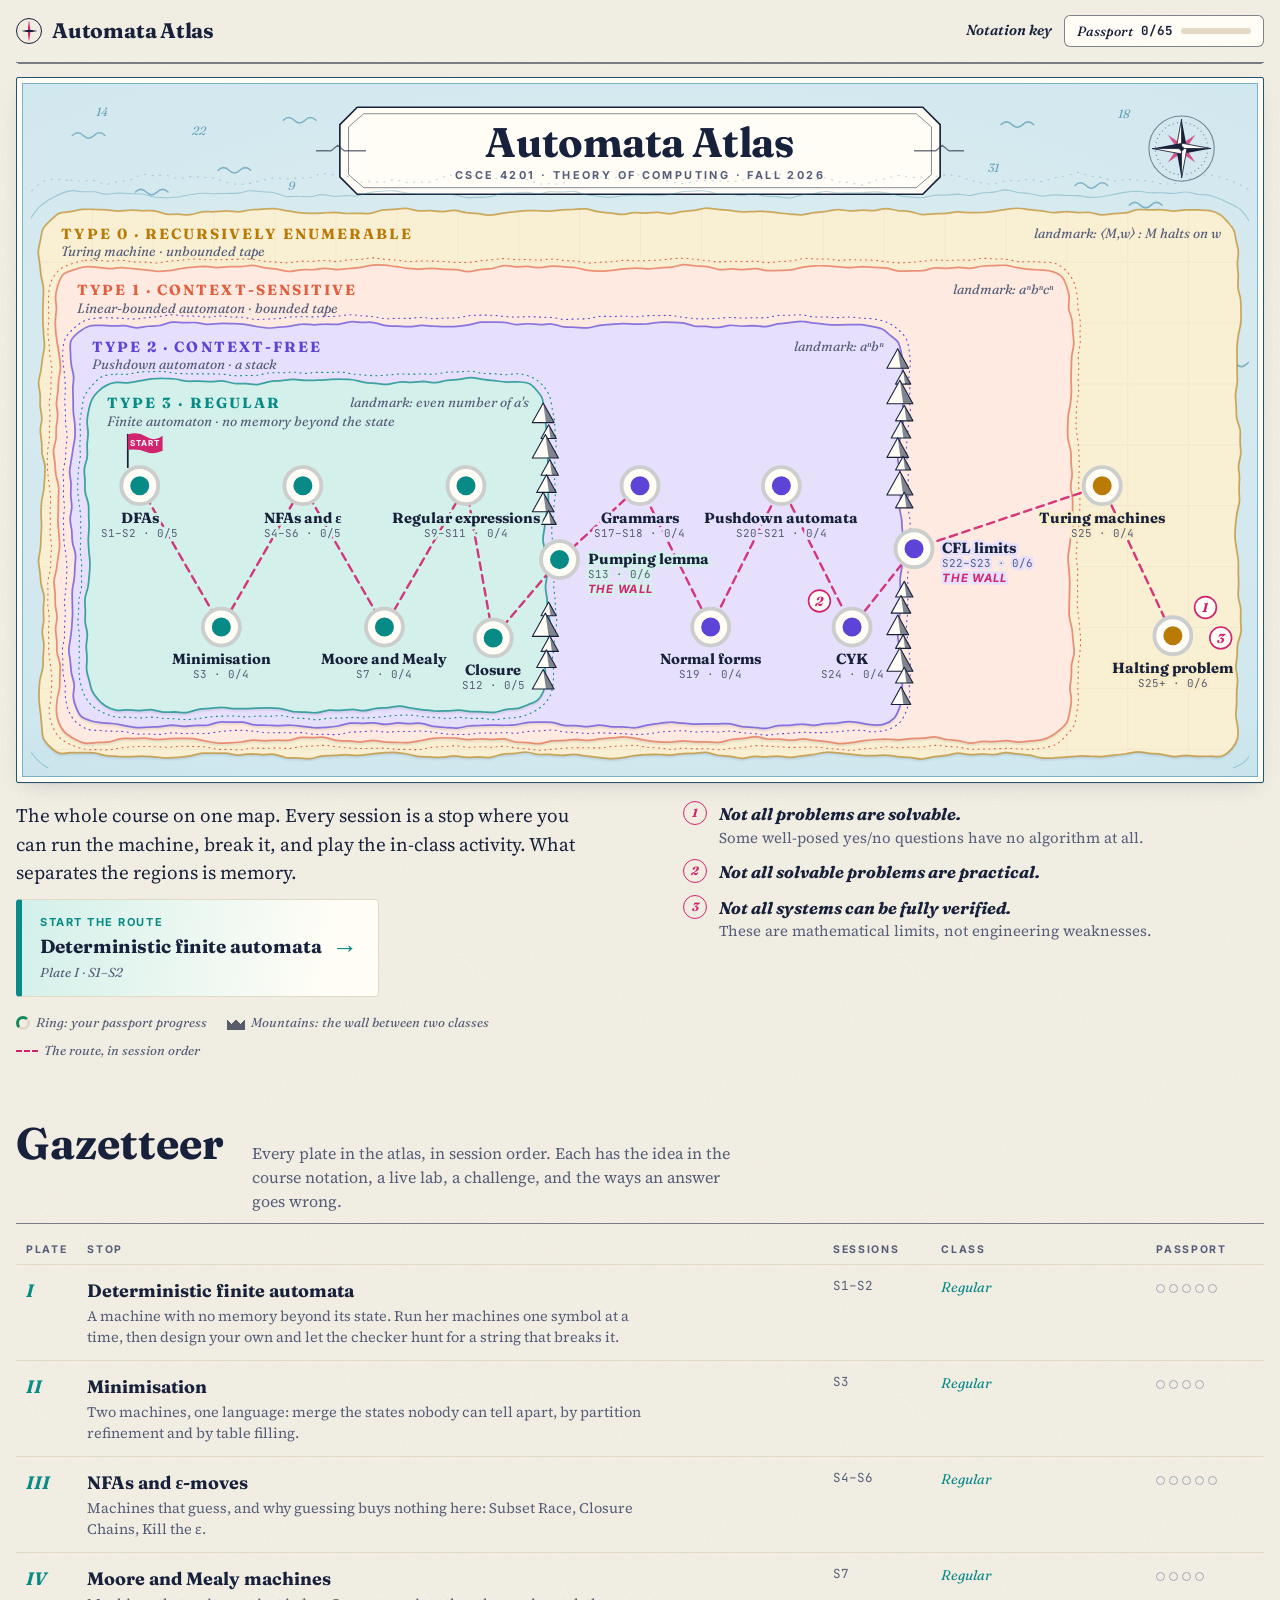
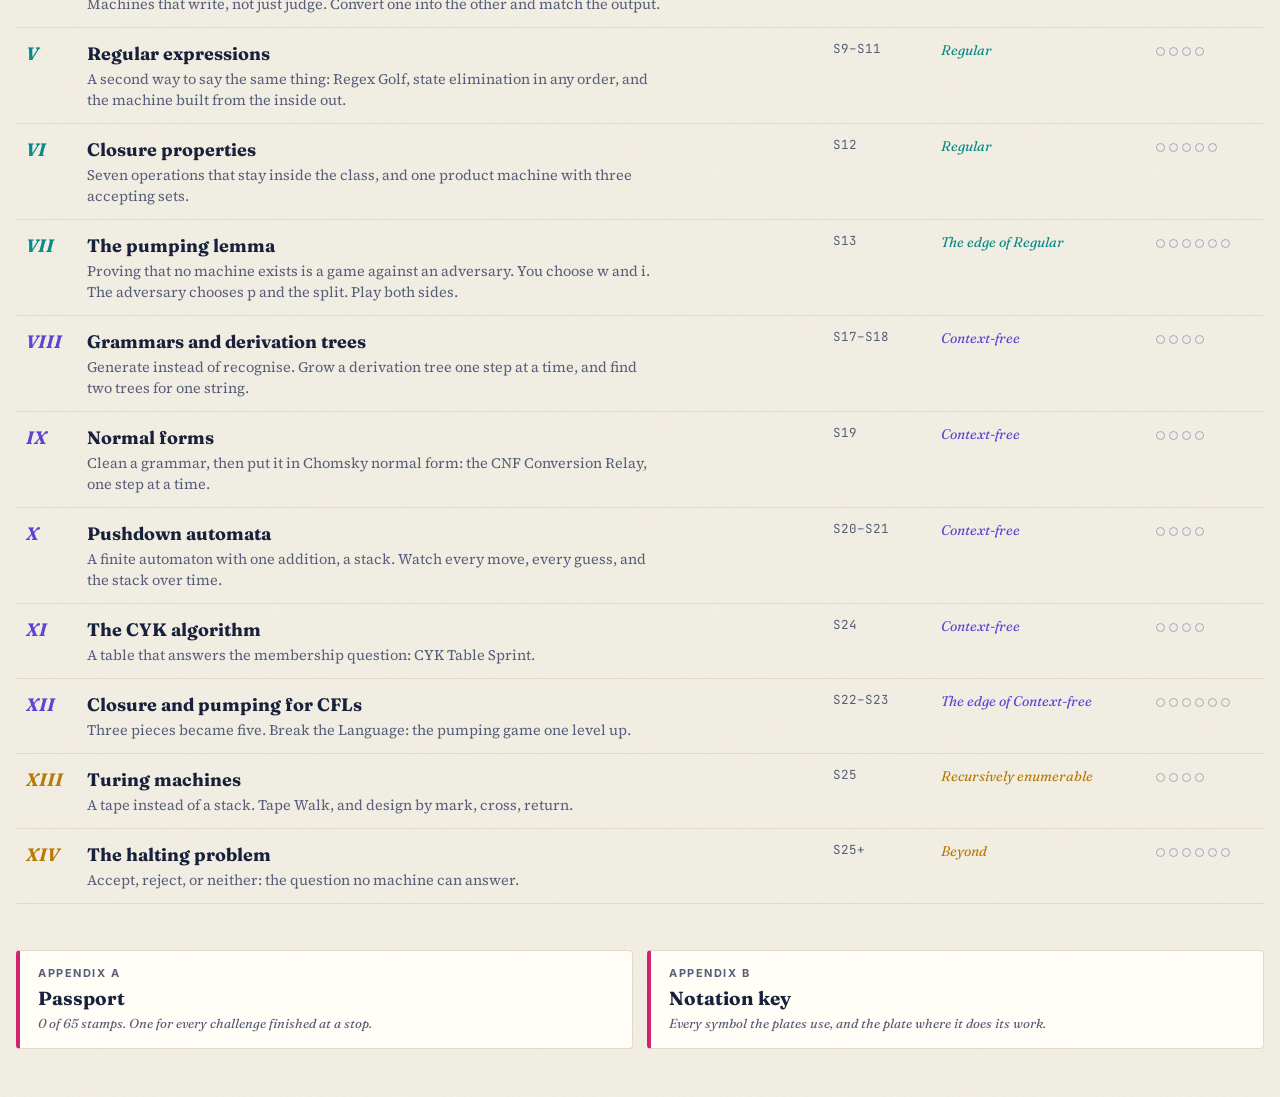
==== commit 59255fb5: "Sea chart palette, live water, next-stop flag and light motion Navy ink and saturated territory colo" ====
--- a/index.html
+++ b/index.html
@@ -18,8 +18,8 @@
    the written trace on the right; below it the multiverse of branches and the stack skyline,
    both sharing one time axis (move number). Cool paper + ink, amber marks "now". */
 :root{
-  --paper:#efe6d0; --surface:#fbf7ee; --surface-2:#f4eddd; --ink:#2b2219; --muted:#6c604f; --faint:#b0a389; --line:#dccfb3;
-  --now:#d4861a; --now-soft:#f8e5c0; --accept:#2e7a4e; --accept-soft:#dcebd8; --reject:#b5402f; --reject-soft:#f5ddd4;
+  --paper:#f7f2e5; --surface:#fffdf6; --surface-2:#f1ebdb; --ink:#18213b; --muted:#555d78; --faint:#a4a8b9; --line:#e2dac6;
+  --now:#ec8a12; --now-soft:#feeac8; --accept:#11875b; --accept-soft:#d4f1e3; --reject:#d93a3f; --reject-soft:#fcdcda;
   --sym-X:#6a55e0; --sym-Z:#56607e; --sym-A:#2c78dc; --sym-B:#e06b23; --sym-P:#139169; --sym-N:#cf3f55;
   --sym-1:#0e8fa6; --sym-2:#b14fc4; --sym-3:#8a6d16; --sym-4:#3a8f2f;
   --plate-ink:#ffffff;
@@ -29,14 +29,14 @@
   --r:14px;
 }
 @media (prefers-color-scheme: dark){ :root:not([data-theme="light"]){
-  --paper:#11151d; --surface:#191e28; --surface-2:#1f2532; --ink:#f0e7d3; --muted:#aa9e88; --faint:#646a78; --line:#2f3543;
-  --now:#f0a843; --now-soft:#3b2c15; --accept:#5cbf88; --accept-soft:#16301f; --reject:#ee7b67; --reject-soft:#3a1e19;
+  --paper:#0b1326; --surface:#131d37; --surface-2:#1a2544; --ink:#f3eddd; --muted:#a8b0ca; --faint:#5c6789; --line:#283459;
+  --now:#ffb340; --now-soft:#3e2d10; --accept:#3fd49b; --accept-soft:#0f3329; --reject:#ff6b6b; --reject-soft:#3e1820;
   --sym-X:#8a78ff; --sym-Z:#6d7799; --sym-A:#4a92f0; --sym-B:#f0843d; --sym-P:#22a87c; --sym-N:#e2546b;
   --sym-1:#22a9c0; --sym-2:#c46ad6; --sym-3:#b0912e; --sym-4:#4fae43;
   color-scheme:dark; } }
 :root[data-theme="dark"]{
-  --paper:#11151d; --surface:#191e28; --surface-2:#1f2532; --ink:#f0e7d3; --muted:#aa9e88; --faint:#646a78; --line:#2f3543;
-  --now:#f0a843; --now-soft:#3b2c15; --accept:#5cbf88; --accept-soft:#16301f; --reject:#ee7b67; --reject-soft:#3a1e19;
+  --paper:#0b1326; --surface:#131d37; --surface-2:#1a2544; --ink:#f3eddd; --muted:#a8b0ca; --faint:#5c6789; --line:#283459;
+  --now:#ffb340; --now-soft:#3e2d10; --accept:#3fd49b; --accept-soft:#0f3329; --reject:#ff6b6b; --reject-soft:#3e1820;
   --sym-X:#8a78ff; --sym-Z:#6d7799; --sym-A:#4a92f0; --sym-B:#f0843d; --sym-P:#22a87c; --sym-N:#e2546b;
   --sym-1:#22a9c0; --sym-2:#c46ad6; --sym-3:#b0912e; --sym-4:#4fae43;
   color-scheme:dark; }
@@ -489,16 +489,19 @@
    Each language class is a territory with its own hue. Amber (--now) stays reserved for "the current step";
    green/red stay reserved for accept/reject. */
 :root{
-  --z-reg:#256a87; --z-reg-soft:#dde8e6; --z-cf:#8a4a8c; --z-cf-soft:#ecdfe3; --z-cs:#b0566a; --z-cs-soft:#f3e0dc; --z-re:#6d5a40; --z-re-soft:#e9dfca;
-  --p-you:#1f7d86; --p-adv:#a3437f;
-  --shadow:0 1px 0 rgba(80,60,30,.06),0 6px 18px -8px rgba(80,60,30,.18);
+  --z-reg:#088a86; --z-reg-soft:#d3f0ea; --z-cf:#5d44d6; --z-cf-soft:#e6e0fc; --z-cs:#e2603f; --z-cs-soft:#fde2d6; --z-re:#b97a06; --z-re-soft:#f8ecca;
+  --p-you:#1c6ee0; --p-adv:#c92c7e;
+  --sea:#cfe7ee; --sea-2:#b6dbe6; --sea-ink:#2b7c9c;
+  --shadow:0 1px 0 rgba(20,30,70,.05),0 8px 22px -10px rgba(20,30,70,.22);
 }
 @media (prefers-color-scheme: dark){ :root:not([data-theme="light"]){
-  --z-reg:#6fb4cf; --z-reg-soft:#142630; --z-cf:#c993cc; --z-cf-soft:#271a2b; --z-cs:#e18e9c; --z-cs-soft:#2e1b20; --z-re:#c7b08a; --z-re-soft:#1e1c19;
-  --p-you:#55c2c9; --p-adv:#e488c4; --shadow:none; } }
+  --z-reg:#33d6c5; --z-reg-soft:#0d2d38; --z-cf:#a493ff; --z-cf-soft:#211d4f; --z-cs:#ff8c69; --z-cs-soft:#3b1f22; --z-re:#f3bf4c; --z-re-soft:#2b2617;
+  --p-you:#5eaaff; --p-adv:#ff79bd;
+  --sea:#0c2140; --sea-2:#10294f; --sea-ink:#4ea6cc; --shadow:none; } }
 :root[data-theme="dark"]{
-  --z-reg:#6fb4cf; --z-reg-soft:#142630; --z-cf:#c993cc; --z-cf-soft:#271a2b; --z-cs:#e18e9c; --z-cs-soft:#2e1b20; --z-re:#c7b08a; --z-re-soft:#1e1c19;
-  --p-you:#55c2c9; --p-adv:#e488c4; --shadow:none; }
+  --z-reg:#33d6c5; --z-reg-soft:#0d2d38; --z-cf:#a493ff; --z-cf-soft:#211d4f; --z-cs:#ff8c69; --z-cs-soft:#3b1f22; --z-re:#f3bf4c; --z-re-soft:#2b2617;
+  --p-you:#5eaaff; --p-adv:#ff79bd;
+  --sea:#0c2140; --sea-2:#10294f; --sea-ink:#4ea6cc; --shadow:none; }
 [data-zone="reg"]{--zone:var(--z-reg);--zone-soft:var(--z-reg-soft)}
 [data-zone="cf"]{--zone:var(--z-cf);--zone-soft:var(--z-cf-soft)}
 [data-zone="re"]{--zone:var(--z-re);--zone-soft:var(--z-re-soft)}
@@ -622,12 +625,12 @@
 }
 
 /* ================= Chart layer: parchment, serif lettering, engraved rules ================= */
-:root{--grain:url("data:image/svg+xml,%3Csvg xmlns='http://www.w3.org/2000/svg' width='220' height='220'%3E%3Cfilter id='n'%3E%3CfeTurbulence type='fractalNoise' baseFrequency='.8' numOctaves='3' stitchTiles='stitch'/%3E%3CfeColorMatrix values='0 0 0 0 .36 0 0 0 0 .26 0 0 0 0 .12 0 0 0 .13 0'/%3E%3C/filter%3E%3Crect width='100%25' height='100%25' filter='url(%23n)'/%3E%3C/svg%3E");
-  --route:#a4512f; --rule:color-mix(in srgb,var(--ink) 55%,transparent)}
-@media (prefers-color-scheme: dark){ :root:not([data-theme="light"]){ --route:#e0895f;
-  --grain:url("data:image/svg+xml,%3Csvg xmlns='http://www.w3.org/2000/svg' width='220' height='220'%3E%3Cfilter id='n'%3E%3CfeTurbulence type='fractalNoise' baseFrequency='.8' numOctaves='3' stitchTiles='stitch'/%3E%3CfeColorMatrix values='0 0 0 0 .95 0 0 0 0 .9 0 0 0 0 .8 0 0 0 .05 0'/%3E%3C/filter%3E%3Crect width='100%25' height='100%25' filter='url(%23n)'/%3E%3C/svg%3E"); } }
-:root[data-theme="dark"]{ --route:#e0895f;
-  --grain:url("data:image/svg+xml,%3Csvg xmlns='http://www.w3.org/2000/svg' width='220' height='220'%3E%3Cfilter id='n'%3E%3CfeTurbulence type='fractalNoise' baseFrequency='.8' numOctaves='3' stitchTiles='stitch'/%3E%3CfeColorMatrix values='0 0 0 0 .95 0 0 0 0 .9 0 0 0 0 .8 0 0 0 .05 0'/%3E%3C/filter%3E%3Crect width='100%25' height='100%25' filter='url(%23n)'/%3E%3C/svg%3E"); }
+:root{--grain:url("data:image/svg+xml,%3Csvg xmlns='http://www.w3.org/2000/svg' width='220' height='220'%3E%3Cfilter id='n'%3E%3CfeTurbulence type='fractalNoise' baseFrequency='.8' numOctaves='3' stitchTiles='stitch'/%3E%3CfeColorMatrix values='0 0 0 0 .1 0 0 0 0 .14 0 0 0 0 .3 0 0 0 .075 0'/%3E%3C/filter%3E%3Crect width='100%25' height='100%25' filter='url(%23n)'/%3E%3C/svg%3E");
+  --route:#d1246f; --rule:color-mix(in srgb,var(--ink) 55%,transparent)}
+@media (prefers-color-scheme: dark){ :root:not([data-theme="light"]){ --route:#ff5c9f;
+  --grain:url("data:image/svg+xml,%3Csvg xmlns='http://www.w3.org/2000/svg' width='220' height='220'%3E%3Cfilter id='n'%3E%3CfeTurbulence type='fractalNoise' baseFrequency='.8' numOctaves='3' stitchTiles='stitch'/%3E%3CfeColorMatrix values='0 0 0 0 .7 0 0 0 0 .8 0 0 0 0 1 0 0 0 .045 0'/%3E%3C/filter%3E%3Crect width='100%25' height='100%25' filter='url(%23n)'/%3E%3C/svg%3E"); } }
+:root[data-theme="dark"]{ --route:#ff5c9f;
+  --grain:url("data:image/svg+xml,%3Csvg xmlns='http://www.w3.org/2000/svg' width='220' height='220'%3E%3Cfilter id='n'%3E%3CfeTurbulence type='fractalNoise' baseFrequency='.8' numOctaves='3' stitchTiles='stitch'/%3E%3CfeColorMatrix values='0 0 0 0 .7 0 0 0 0 .8 0 0 0 0 1 0 0 0 .045 0'/%3E%3C/filter%3E%3Crect width='100%25' height='100%25' filter='url(%23n)'/%3E%3C/svg%3E"); }
 html,body{background-color:var(--paper);background-image:var(--grain)}
 .panel,.qf-card,.card,.move .body{background-image:linear-gradient(var(--surface),var(--surface))}
 h1,h2,h3,.ph h2,.big{font-family:var(--display);font-optical-sizing:auto}
@@ -724,9 +727,9 @@
 
 /* ================= Plates: reading on parchment, doing on drafting paper ================= */
 :root{--serif:"Source Serif 4","Iowan Old Style",Georgia,serif;
-  --draft:#fdfbf5; --grid:color-mix(in srgb,var(--zone,#256a87) 9%,transparent)}
-@media (prefers-color-scheme: dark){ :root:not([data-theme="light"]){ --draft:#171c26; --grid:color-mix(in srgb,var(--zone,#6fb4cf) 10%,transparent); } }
-:root[data-theme="dark"]{ --draft:#171c26; --grid:color-mix(in srgb,var(--zone,#6fb4cf) 10%,transparent); }
+  --draft:#fffef9; --grid:color-mix(in srgb,var(--zone,#256a87) 9%,transparent)}
+@media (prefers-color-scheme: dark){ :root:not([data-theme="light"]){ --draft:#101a32; --grid:color-mix(in srgb,var(--zone,#6fb4cf) 10%,transparent); } }
+:root[data-theme="dark"]{ --draft:#101a32; --grid:color-mix(in srgb,var(--zone,#6fb4cf) 10%,transparent); }
 .prose,.idea,.sub,.secsub,.note,.qf-card .why,.narr p,.move .body p,.recipe li,.checks li,.pp-foot,.nk-book dd{font-family:var(--serif)}
 .prose{font-size:16.5px;line-height:1.6}
 .idea{font-size:15.5px;line-height:1.55}
@@ -948,7 +951,7 @@
 @keyframes reveal{to{stroke-dashoffset:0}}
 .drawing .stop{opacity:0;animation:arrive .45s ease-out forwards}
 @keyframes arrive{0%{opacity:0;transform:translateY(-6px)}100%{opacity:1;transform:none}}
-.stopnote{position:absolute;z-index:4;width:270px;background:var(--surface);border:1px solid var(--rule);border-top:4px solid var(--zone);border-radius:3px;box-shadow:0 10px 30px -12px rgba(40,25,10,.45);padding:12px 14px;display:flex;flex-direction:column;gap:3px;pointer-events:none}
+.stopnote{position:absolute;z-index:4;width:270px;background:var(--surface);border:1px solid var(--rule);border-top:4px solid var(--zone);border-radius:3px;box-shadow:0 14px 34px -14px rgba(15,25,60,.5);padding:12px 14px;display:flex;flex-direction:column;gap:3px;pointer-events:none}
 .stopnote b{font-family:var(--display);font-size:18px;line-height:1.2}
 .stopnote p{margin:6px 0 4px;font-family:var(--serif);font-size:14px;line-height:1.45}
 .stopnote .sn-foot{font-family:var(--display);font-style:italic;font-size:12.5px;color:var(--zone)}
@@ -1030,6 +1033,90 @@
 }
 @media (prefers-reduced-motion:reduce){ .drawing .stop{opacity:1} }
 @media (max-width:640px){ .strips{order:-1} }
+.qf-card .claim,.deck .qf-card .claim{font-family:var(--serif);font-weight:400}
+#blk-sort::before{display:none!important}
+::view-transition-old(root){animation:vt-out .22s ease-in both}
+::view-transition-new(root){animation:vt-in .38s cubic-bezier(.2,.8,.2,1) both}
+@keyframes vt-out{to{opacity:0;transform:scale(.985)}}
+@keyframes vt-in{from{opacity:0;transform:translateY(10px)}}
+
+/* ================= Sea chart: colour, water and small motions ================= */
+.chartwrap{background:radial-gradient(120% 90% at 50% 40%,color-mix(in srgb,var(--sea) 70%,var(--surface)),var(--sea) 70%,var(--sea-2));border-color:color-mix(in srgb,var(--sea-ink) 55%,var(--ink));box-shadow:inset 0 0 0 5px var(--surface),inset 0 0 0 6px color-mix(in srgb,var(--sea-ink) 50%,transparent),var(--shadow)}
+.depth{fill:none;stroke:var(--sea-ink);stroke-opacity:.32;stroke-width:1}
+.depth.d1{stroke-dasharray:2 5;stroke-opacity:.28}
+.wave path{fill:none;stroke:var(--sea-ink);stroke-width:1.4;stroke-linecap:round;opacity:.5}
+.wave{animation:bob 7s ease-in-out infinite alternate}
+@keyframes bob{from{transform:translate(0,0)}to{transform:translate(7px,-2px)}}
+.sounding{font-family:var(--display);font-style:italic;font-size:11px;fill:var(--sea-ink);opacity:.65}
+.r0{fill:color-mix(in srgb,var(--z-re-soft) 80%,var(--surface))}
+.region{filter:drop-shadow(0 2px 0 color-mix(in srgb,var(--ink) 8%,transparent))}
+.compass .sway{animation:sway 9s ease-in-out infinite alternate;transform-origin:0 0}
+@keyframes sway{from{transform:rotate(-4deg)}to{transform:rotate(5deg)}}
+.stop .dot,.stop .ring,.stop .prog{transform-box:fill-box;transform-origin:center;transition:transform .22s cubic-bezier(.2,1.4,.4,1)}
+.stop:hover .dot,.stop:focus-visible .dot{transform:scale(1.22)}
+.stop:hover .ring,.stop:focus-visible .ring{transform:scale(1.08)}
+.stop .halo{fill:none;stroke:var(--route);stroke-width:3;transform-box:fill-box;transform-origin:center;animation:halo 2.4s ease-out infinite}
+@keyframes halo{0%{transform:scale(1);opacity:.75}100%{transform:scale(2.1);opacity:0}}
+.nextflag .pole{stroke:var(--ink);stroke-width:1.6;stroke-linecap:round}
+.nextflag .pennant{fill:var(--route)}
+.nextflag .ftext{fill:#fff;font-family:var(--body);font-weight:700;font-size:7.5px;letter-spacing:.12em}
+.nextflag .pf{transform-box:fill-box;transform-origin:0 50%;animation:flutter 2.6s ease-in-out infinite}
+@keyframes flutter{0%,100%{transform:skewY(0) scaleX(1)}50%{transform:skewY(-4deg) scaleX(.94)}}
+.drawing .nextflag{opacity:0;animation:arrive .45s ease-out forwards}
+/* continue */
+.np{transition:transform .2s ease,box-shadow .2s ease,border-color .2s}
+.np:hover{box-shadow:0 12px 26px -16px color-mix(in srgb,var(--zone) 80%,transparent)}
+.np.cont{background:linear-gradient(100deg,var(--zone-soft),var(--surface) 85%);border-left-width:6px;max-width:470px;margin:2px 0 16px}
+.np.cont small{color:var(--zone)}
+.np.cont{position:relative;padding-right:56px}
+.np.cont::after{content:"→";position:absolute;right:20px;top:50%;margin-top:-.65em;font-family:var(--display);font-size:26px;line-height:1.3;color:var(--zone);animation:nudge 1.8s ease-in-out infinite}
+@keyframes nudge{0%,100%{transform:translateX(0)}50%{transform:translateX(5px)}}
+.strips > .np.cont{margin:0 0 18px;max-width:none}
+.road li.next .vmark{animation:ping 2.4s ease-out infinite}
+@keyframes ping{0%{box-shadow:0 0 0 0 color-mix(in srgb,var(--route) 60%,transparent)}100%{box-shadow:0 0 0 12px transparent}}
+/* gazetteer */
+.gz tbody tr td:first-child{transition:box-shadow .2s}
+.gz tbody tr:hover td:first-child{box-shadow:inset 4px 0 0 var(--zone)}
+/* bar */
+.logo .mark.spin{animation:spin .8s cubic-bezier(.3,1.3,.5,1)}
+@keyframes spin{from{transform:rotate(-360deg)}}
+.pass-pill .meter i{transition:width .7s cubic-bezier(.2,.8,.2,1);background:var(--route)}
+.pass-pill.bump{animation:bump .7s cubic-bezier(.2,1.5,.4,1)}
+@keyframes bump{0%{transform:scale(1)}30%{transform:scale(1.1);box-shadow:0 0 0 6px color-mix(in srgb,var(--route) 22%,transparent)}100%{transform:scale(1)}}
+/* the voyage bar on plates */
+.voyage{position:fixed;left:0;right:0;top:0;height:3px;z-index:40;pointer-events:none}
+.voyage i{position:absolute;left:0;top:0;height:3px;width:calc(var(--p,0) * 100%);background:repeating-linear-gradient(90deg,var(--zone) 0 10px,transparent 10px 15px)}
+.voyage b{position:absolute;top:-3px;left:calc(var(--p,0) * 100% - 5px);width:9px;height:9px;border-radius:50%;background:var(--zone);box-shadow:0 0 0 2px var(--paper)}
+/* plates: sections settle in; stamps ripple */
+.rv{opacity:0;transform:translateY(22px);transition:opacity .7s ease,transform .7s cubic-bezier(.2,.7,.2,1)}
+.rv.in{opacity:1;transform:none}
+.stp{position:relative}
+.stp.fresh::after{content:"";position:absolute;inset:6%;border-radius:50%;border:2.5px solid var(--zone);animation:ripple 1s ease-out .2s both;pointer-events:none}
+@keyframes ripple{from{transform:scale(.7);opacity:.9}to{transform:scale(1.8);opacity:0}}
+/* the deck: cards are dealt */
+.deck .qf-card.deal{animation:deal .4s cubic-bezier(.2,.8,.2,1)}
+.deck .qf-card.deal.back{animation-name:dealb}
+@keyframes deal{from{opacity:0;transform:translateX(34px) rotate(1.8deg)}}
+@keyframes dealb{from{opacity:0;transform:translateX(-34px) rotate(-1.8deg)}}
+.tdot.ok,.tdot.no{animation:pop .45s cubic-bezier(.2,1.6,.4,1)}
+@keyframes pop{0%{transform:scale(.55)}100%{transform:scale(1)}}
+.tdot{transition:transform .15s}
+.tdot:hover{transform:translateY(-2px)}
+@media (prefers-reduced-motion:reduce){
+  .wave,.compass .sway,.stop .halo,.nextflag .pf,.np.cont::after,.road li.next .vmark{animation:none}
+  .rv{opacity:1;transform:none}
+}
+/* plates take their territory's colour */
+.plate-head{position:relative;padding:22px 26px 18px;margin-top:2px;border-radius:6px;background:linear-gradient(125deg,var(--zone-soft) 0%,color-mix(in srgb,var(--zone-soft) 45%,transparent) 55%,transparent 85%);border-top:4px solid var(--zone)}
+.plate-head h1::after{border-color:color-mix(in srgb,var(--zone) 55%,var(--rule))}
+.locwrap{background:var(--sea);border-color:color-mix(in srgb,var(--sea-ink) 55%,var(--ink));box-shadow:inset 0 0 0 3px var(--surface),inset 0 0 0 4px color-mix(in srgb,var(--sea-ink) 40%,transparent)}
+.locator .r0{fill:color-mix(in srgb,var(--z-re-soft) 80%,var(--surface))}
+.blk.k-idea .panel{border-top:4px solid var(--zone);background:linear-gradient(color-mix(in srgb,var(--zone-soft) 55%,var(--surface)),var(--surface) 90px)}
+.toc li button.on,.toc button.on{background:color-mix(in srgb,var(--zone-soft) 80%,transparent)}
+[data-wall="1"] .plate-head::before{background:linear-gradient(90deg,var(--zone),var(--route));opacity:.85}
+.plate-head .plate-title .plate-no{color:var(--zone)}
+@media (max-width:640px){ .plate-head{padding:16px 14px 14px} }
+[data-wall="1"] .plate-head{background:linear-gradient(125deg,var(--zone-soft) 0%,color-mix(in srgb,var(--zone-soft) 45%,transparent) 55%,transparent 85%)}
 
 </style>
 <div class="site">
@@ -1065,6 +1152,7 @@
     try{ localStorage.setItem("atlas.passport", JSON.stringify(p)); }catch(e){}
     const def=this.stations[st]; const s=def && def.stamps.find(x=>x.id===id);
     if(s) this.toast("Passport stamp: "+s.label); this.refreshBar();
+    const pill=document.getElementById("passPill"); if(pill && !reduceMotion){ pill.classList.remove("bump"); void pill.offsetWidth; pill.classList.add("bump"); }
     document.querySelectorAll(`.stp[data-st="${st}"][data-id="${id}"]`).forEach(e=>{ e.classList.add("on","fresh"); if(window.Plate) Plate.restamp(e,st,id); });
     return true;
   },
@@ -1080,12 +1168,18 @@
   go(id){ if(location.hash.slice(1)===id) this.route(); else location.hash=id; },
   onCleanup(fn){ this.cleanups.push(fn); },
   route(){
+    const run=()=>this._route();
+    if(this._routed && document.startViewTransition && !reduceMotion) document.startViewTransition(run); else run();
+    this._routed=true;
+  },
+  _route(){
     this.cleanups.splice(0).forEach(fn=>{ try{ fn(); }catch(e){} });
     const id=location.hash.slice(1); const view=document.getElementById("view"); view.innerHTML="";
     const def=this.stations[id];
     view.dataset.zone = def && def.mount ? this.zone(def) : ""; view.dataset.page = def && def.mount ? "plate" : (id==="passport"||id==="notation") ? id : "home";
     if(def && def.mount){ this.mountStation(def, view); } else if(id==="passport"){ Plate.passport(view); } else if(id==="notation"){ Plate.notation(view); } else { Home.mount(view); }
     window.scrollTo(0,0); this.refreshBar();
+    const mk=document.querySelector(".logo .mark"); if(mk && this._routed && !reduceMotion){ mk.classList.remove("spin"); void mk.offsetWidth; mk.classList.add("spin"); }
   },
   mountStation(def, view){ Plate.mount(def, view); }
 };
@@ -1103,7 +1197,9 @@
   const prev=h("button","btn","← Previous"), count=h("span","deck-count"), next=h("button","btn","Next claim →"), all=h("button","btn ghost","Show all");
   [prev,next,all].forEach(b=>b.type="button"); nav.append(prev,count,next,all);
   let answered=0, correct=0, cur=0; const cards=[], dots=[];
-  function show(k){ cur=Math.max(0,Math.min(items.length-1,k)); cards.forEach((c,x)=>c.classList.toggle("cur",x===cur)); dots.forEach((d,x)=>d.classList.toggle("cur",x===cur));
+  function show(k){ const was=cur; cur=Math.max(0,Math.min(items.length-1,k));
+    if(was!==cur && !reduceMotion){ const c=cards[cur]; c.classList.remove("deal","back"); void c.offsetWidth; c.classList.add("deal"); if(cur<was) c.classList.add("back"); }
+    cards.forEach((c,x)=>c.classList.toggle("cur",x===cur)); dots.forEach((d,x)=>d.classList.toggle("cur",x===cur));
     count.textContent=`Claim ${cur+1} of ${items.length}`; prev.disabled=cur===0; next.disabled=cur===items.length-1;
     next.classList.toggle("primary", !!cards[cur].dataset.done && cur<items.length-1);
     grid.dataset.left=String(Math.min(2,items.length-1-cur)); }
@@ -1114,7 +1210,7 @@
     const row=h("div","row"); const b1=h("button","btn","That is right"), b2=h("button","btn","That is wrong"); b1.type=b2.type="button";
     row.appendChild(b1); row.appendChild(b2); c.appendChild(row);
     const done=(saidRight)=>{ if(c.dataset.done) return; c.dataset.done=1; b1.disabled=b2.disabled=true; const ok=saidRight===it.ok;
-      c.classList.add(ok?"right":"wrong","turn"); d.classList.add(ok?"ok":"no"); answered++; if(ok) correct++;
+      c.classList.remove("deal","back"); c.classList.add(ok?"right":"wrong","turn"); d.classList.add(ok?"ok":"no"); answered++; if(ok) correct++;
       c.appendChild(h("div","res",(ok?"Correct. ":"Not quite. ")+"The claim is "+(it.ok?"true.":"false.")));
       c.appendChild(h("p","why",it.why));
       show(cur);
@@ -1123,6 +1219,8 @@
     grid.appendChild(c); cards.push(c);
   });
   prev.onclick=()=>show(cur-1); next.onclick=()=>show(cur+1);
+  deck.addEventListener("keydown",e=>{ if(deck.classList.contains("all")||/INPUT|TEXTAREA|SELECT/.test(e.target.tagName)) return;
+    if(e.key==="ArrowRight"&&cur<items.length-1){ e.preventDefault(); show(cur+1); } else if(e.key==="ArrowLeft"&&cur>0){ e.preventDefault(); show(cur-1); } });
   all.onclick=()=>{ const on=deck.classList.toggle("all"); all.textContent=on?"One at a time":"Show all"; };
   show(0);
 }
@@ -1328,6 +1426,15 @@
     const pts=Atlas.order.map(id=>Atlas.stations[id]);
     const open=p=>{ if(p.mount) Atlas.go(p.id); else Atlas.toast(p.short+" is being built next"); };
     const plateNo=p=>Atlas.roman(Atlas.order.indexOf(p.id)+1);
+    /* where to pick the route back up: the last stop you stamped if unfinished, else the next unfinished one */
+    const built=pts.filter(p=>p.mount), inc=p=>{ const [a,b]=Atlas.count(p.id); return a<b; };
+    const lastT=built.reduce((k,p,i)=>Atlas.count(p.id)[0]?i:k,-1);
+    const nextStop=(lastT>=0&&inc(built[lastT]))?built[lastT]:(built.slice(lastT+1).find(inc)||built.find(inc)||null);
+    const fresh=lastT<0;
+    const contBtn=()=>{ const b=h("button","np cont"); b.type="button";
+      if(nextStop){ b.dataset.zone=Atlas.zone(nextStop); b.innerHTML=`<small>${fresh?"Start the route":"Pick up the route"}</small><b>${esc(nextStop.title)}</b><span>Plate ${plateNo(nextStop)} · ${esc(nextStop.sessions)}${fresh?"":` · ${Atlas.count(nextStop.id)[0]} of ${Atlas.count(nextStop.id)[1]} stamped`}</span>`; b.onclick=()=>Atlas.go(nextStop.id); }
+      else { b.innerHTML=`<small>Route complete</small><b>Every stamp collected</b><span>Open the passport</span>`; b.onclick=()=>Atlas.go("passport"); }
+      return b; };
     view.appendChild(h("h1","sr-only","Automata Atlas"));
 
     /* ---------- the chart ---------- */
@@ -1348,12 +1455,18 @@
     svg("text",{x:560,y:60,"text-anchor":"middle",class:"ct-title"},ct,"Automata Atlas");
     svg("text",{x:560,y:80,"text-anchor":"middle",class:"ct-sub"},ct,"CSCE 4201 · THEORY OF COMPUTING · FALL 2026");
     [[262,54],[858,54]].forEach(([x,y],i)=>svg("path",{d:i?`M${x} ${y}h-14l-6 -5l-6 5h-20`:`M${x} ${y}h14l6 -5l6 5h20`,class:"ct-flourish"},s));
-    const cr=svg("g",{class:"compass",transform:"translate(1058 52)"},s);
+    const cr=svg("g",{class:"sway"},svg("g",{class:"compass",transform:"translate(1058 52)"},s));
     svg("circle",{r:30,class:"c-ring"},cr); svg("circle",{r:24,class:"c-ring thin"},cr);
     [45,135,225,315].forEach(a=>svg("path",{d:"M0 -18L3.5 0L0 3.5L-3.5 0Z",transform:`rotate(${a})`,class:"c-short"},cr));
     [0,90,180,270].forEach(a=>{ const g=svg("g",{transform:`rotate(${a})`},cr); svg("path",{d:"M0 -27L5 0L0 0Z",class:"c-dark"},g); svg("path",{d:"M0 -27L-5 0L0 0Z",class:"c-light"},g); });
     svg("circle",{r:2.2,class:"c-dark"},cr);
 
+    /* the sea around the land: depth soundings, contour lines and a few waves */
+    const sea=svg("g",{class:"seabed","aria-hidden":"true"},s);
+    [16,30].forEach((o,k)=>svg("path",{d:coastPath(10,10,1100,500,26,o,4+k*2,k*3.1+.7),class:"depth d"+k,transform:"translate(0 100)"},sea));
+    [[38,40],[172,72],[232,26],[96,92],[892,30],[960,86],[1010,104],[30,262],[1098,250]].forEach(([x,y],i)=>{
+      const g=svg("g",{class:"wave",style:`animation-delay:${-i*1.3}s`},sea); svg("path",{d:`M${x} ${y}q5 -5 10 0t10 0t10 0`},g); });
+    [[60,22,"14"],[148,40,"22"],[236,90,"9"],[880,74,"31"],[1000,24,"18"]].forEach(([x,y,t])=>svg("text",{x,y,class:"sounding"},sea,t));
     const land=svg("g",{transform:"translate(0 100)"},s);
     MAP_REGS.forEach(([c,z,x,y,w,hh,l,sub,lm],ri)=>{
       if(c!=="r0") svg("path",{d:coastPath(x,y,w,hh,26,7,2.5,ri*1.9+.4),class:"waterline "+c},land);
@@ -1382,6 +1495,7 @@
     pts.forEach((p,i)=>{
       const built=!!p.mount; const [a,b]=Atlas.count(p.id); const done=built && b>0 && a===b;
       const g=svg("g",{class:"stop"+(built?"":" soon")+(done?" done":""),"data-zone":Atlas.zone(p),tabindex:"0",role:"link","aria-label":`Plate ${plateNo(p)}, ${p.title}`+(b?`, ${a} of ${b} stamps`:""),style:animate?`animation-delay:${.25+i*.16}s`:""},land);
+      if(p===nextStop) svg("circle",{cx:p.x,cy:p.y,r:RR,class:"halo"},g);
       svg("circle",{cx:p.x,cy:p.y,r:RR,class:"ring"},g);
       if(a) svg("circle",{cx:p.x,cy:p.y,r:RR,class:"prog","stroke-dasharray":`${CIRC*a/b} ${CIRC}`,transform:`rotate(-90 ${p.x} ${p.y})`},g);
       svg("circle",{cx:p.x,cy:p.y,r:10,class:"dot"},g);
@@ -1395,10 +1509,15 @@
       g.addEventListener("mouseleave",()=>note.hidden=true); g.addEventListener("blur",()=>note.hidden=true);
     });
 
+    if(nextStop){ const p=nextStop, fx=p.x-11, fy=p.y-17; const fl=svg("g",{class:"nextflag","aria-hidden":"true",style:animate?`animation-delay:${.25+pts.indexOf(p)*.16+.3}s`:""},land);
+      svg("path",{d:`M${fx} ${fy}V${fy-30}`,class:"pole"},fl); const pf=svg("g",{class:"pf"},fl); svg("path",{d:`M${fx} ${fy-30}q9 -3 17 2t15 -1v14q-8 4 -15 1t-17 -2Z`,class:"pennant"},pf);
+      svg("text",{x:fx+16,y:fy-19.5,"text-anchor":"middle",class:"ftext"},pf,fresh?"START":"NEXT"); }
+
     /* under the chart: how to read it, and the three notes */
     const under=h("div","chart-notes"); chart.appendChild(under);
     under.appendChild(h("div","cn-lede",`<p>The whole course on one map. Every session is a stop where you can run the machine, break it, and play the in-class activity. What separates the regions is memory.</p>
       <div class="maplegend"><span><i class="lg-ring"></i>Ring: your passport progress</span><span><i class="lg-wall"></i>Mountains: the wall between two classes</span><span><i class="lg-route"></i>The route, in session order</span></div>`));
+    under.firstChild.insertBefore(contBtn(), under.firstChild.querySelector(".maplegend"));
     const ol=h("ol","cn-list"); under.appendChild(ol);
     [["Not all problems are solvable.","Some well-posed yes/no questions have no algorithm at all."],["Not all solvable problems are practical.",""],["Not all systems can be fully verified.","These are mathematical limits, not engineering weaknesses."]]
       .forEach(([b,t])=>ol.appendChild(h("li",null,`<b>${esc(b)}</b>${t?`<span>${esc(t)}</span>`:""}`)));
@@ -1406,12 +1525,13 @@
     /* phones: a strip map, one ribbon per class, read top to bottom */
     const strips=h("div","strips"); chart.appendChild(strips);
     strips.appendChild(h("div","strip-title",`<div class="eyebrow">CSCE 4201 · Theory of Computing · Fall 2026</div><div class="st-big">Automata <em>Atlas</em></div><p>The whole course on one map. Every session is a stop where you can run the machine, break it, and play the in-class activity. What separates the regions is memory.</p>`));
+    strips.appendChild(contBtn());
     [["reg",MAP_REGS[3]],["cf",MAP_REGS[2]],["cs",MAP_REGS[1]],["re",MAP_REGS[0]]].forEach(([z,r],si)=>{
       const st=h("section","strip"); st.dataset.zone=z;
       st.appendChild(h("header",null,`<span class="strip-no">Strip ${si+1}</span><b>${esc(r[6])}</b><small>${esc(r[7])} · landmark ${esc(r[8])}</small>`));
       const mine=pts.filter(p=>Atlas.zone(p)===z); const road=h("ol","road"); st.appendChild(road);
       if(!mine.length) road.appendChild(h("li","road-empty","No stops on this stretch of the route."));
-      mine.forEach((p,i)=>{ const [a,b]=Atlas.count(p.id); const li=h("li",i%2?"r":"l");
+      mine.forEach((p,i)=>{ const [a,b]=Atlas.count(p.id); const li=h("li",(i%2?"r":"l")+(p===nextStop?" next":""));
         const bt=h("button","town",`<span class="vmark" style="--pct:${b?100*a/b:0}%"></span><span class="tn"><span class="plate-no">Plate ${plateNo(p)}</span><b>${esc(p.short)}</b><span class="m-ses">${esc(p.sessions)}${b?` · ${a}/${b}`:""}</span></span>`); bt.type="button"; bt.onclick=()=>open(p); li.appendChild(bt); road.appendChild(li); });
       strips.appendChild(st);
       const w=mine.find(p=>p.wall); if(w) strips.appendChild(h("div","pass",`<span class="pass-peaks" aria-hidden="true"></span><span>The wall · ${esc(w.short)}</span>`));
@@ -1463,7 +1583,8 @@
       <text y="${date?3:7}" class="sn" text-anchor="middle">${Atlas.roman(Atlas.order.indexOf(def.id)+1)}</text>${date}</svg>`; }
   function stampEl(def, s){ const val=(Atlas.passport()[def.id]||{})[s.id]; const e=h("span","stp"+(val?" on":""),stampSVG(def,s,val));
     e.dataset.st=def.id; e.dataset.id=s.id; e.dataset.zone=Atlas.zone(def); e.title=s.label; return e; }
-  function restamp(e, st, id){ const def=Atlas.stations[st], s=def.stamps.find(x=>x.id===id); if(s) e.innerHTML=stampSVG(def,s,(Atlas.passport()[st]||{})[id]); }
+  function restamp(e, st, id){ const def=Atlas.stations[st], s=def.stamps.find(x=>x.id===id); if(s) e.innerHTML=stampSVG(def,s,(Atlas.passport()[st]||{})[id]);
+    const [x,y]=Atlas.count(st); document.querySelectorAll(".m-lbl .linkish").forEach(b=>b.textContent=`${x} of ${y} stamped →`); }
 
   /* "you are here": the whole chart, small */
   function locator(def){
@@ -1491,7 +1612,7 @@
     def.mount(body);
 
     /* number the challenges when a stop has several */
-    const blks=[...body.querySelectorAll(":scope > .blk")];
+    const blks=[...body.querySelectorAll(".blk")].filter(b=>!b.parentElement.closest(".blk"));
     const ch=blks.filter(b=>b.querySelector(".kicker").textContent==="Challenge");
     if(ch.length>1) ch.forEach((b,i)=>b.querySelector(".kicker").textContent=`Challenge ${i+1} of ${ch.length}`);
 
@@ -1510,7 +1631,16 @@
     const links=blks.map((b,i)=>{ const li=h("li"); const a=h("button",null,`<span class="tk">§ ${i+1}</span><span class="tt">${esc(b.querySelector(".kicker").textContent)}</span><span class="th">${esc(b.querySelector("h2").textContent)}</span>`); a.type="button"; a.dataset.kind=(b.className.match(/k-(\w+)/)||[])[1]||"";
       a.onclick=()=>{ b.scrollIntoView({behavior:reduceMotion?"auto":"smooth",block:"start"}); if(!matchMedia("(min-width:1001px)").matches) toc.open=false; }; li.appendChild(a); ol.appendChild(li); return a; });
     if("IntersectionObserver" in window){ const io=new IntersectionObserver(es=>es.forEach(e=>{ if(e.isIntersecting){ const i=blks.indexOf(e.target); links.forEach((l,x)=>l.classList.toggle("on",x===i)); } }),{rootMargin:"-25% 0px -65% 0px"});
-      blks.forEach(b=>io.observe(b)); Atlas.onCleanup(()=>io.disconnect()); }
+      blks.forEach(b=>io.observe(b)); Atlas.onCleanup(()=>io.disconnect());
+      /* sections settle onto the page the first time they scroll into view */
+      if(!reduceMotion){ const vh=innerHeight; blks.forEach(b=>{ if(b.getBoundingClientRect().top>vh*.9) b.classList.add("rv"); });
+        const ro=new IntersectionObserver(es=>es.forEach(e=>{ if(e.isIntersecting){ e.target.classList.add("in"); ro.unobserve(e.target); } }),{rootMargin:"0px 0px -8% 0px"});
+        blks.filter(b=>b.classList.contains("rv")).forEach(b=>ro.observe(b)); Atlas.onCleanup(()=>ro.disconnect()); } }
+    /* the voyage bar: how far down this plate you have read */
+    const vg=h("div","voyage",`<i></i><b aria-hidden="true"></b>`); vg.dataset.zone=z; vg.setAttribute("aria-hidden","true"); document.body.appendChild(vg);
+    let raf=0; const upd=()=>{ raf=0; const m=document.documentElement.scrollHeight-innerHeight; vg.style.setProperty("--p", m>0?Math.min(1,scrollY/m):0); };
+    const onS=()=>{ if(!raf) raf=requestAnimationFrame(upd); }; addEventListener("scroll",onS,{passive:true}); addEventListener("resize",onS); upd();
+    Atlas.onCleanup(()=>{ removeEventListener("scroll",onS); removeEventListener("resize",onS); vg.remove(); });
     if(def.stamps.length){ const ps=h("div","m-stamps"); const [a,b]=Atlas.count(def.id);
       ps.appendChild(h("div","m-lbl",`Passport <button type="button" class="linkish">${a} of ${b} stamped →</button>`)); ps.querySelector("button").onclick=()=>Atlas.go("passport");
       const row=h("div","stamps"); def.stamps.forEach(s=>row.appendChild(stampEl(def,s))); ps.appendChild(row); side.appendChild(ps); }
@@ -1726,7 +1856,7 @@
   pick(TARGETS[0]);
 
   /* ---------- how it goes wrong ---------- */
-  const b4=block(root,"How it goes wrong","Right or wrong? Decide before you look.","claims");
+  const b4=block(root,"How it goes wrong","Accepting is about where you stop","claims");
   quickFire(b4,[
     {claim:"“My machine passed through an accepting state while reading the string, so the string is accepted.”", ok:false, why:"Only the LAST state matters. Passing through an accepting state part-way means nothing at all."},
     {claim:"“I left out the b-arrow from the start state. The string is doomed after a b anyway, so the missing arrow means reject.”", ok:false, why:"A missing transition does not mean reject. It means the object you drew is not a DFA at all. Add one non-accepting dead state with self-loops and send every doomed transition to it."},
@@ -1847,7 +1977,7 @@
   MS.forEach(M=>{ const t=h("button","tab",`<b>${esc(M.name)}</b><span>${esc(M.tag)}</span>`); t.type="button"; t.dataset.id=M.id; t.onclick=()=>show(M); mt.appendChild(t); });
   show(MS[0]);
 
-  const b5=block(root,"How it goes wrong","Right or wrong? Decide before you look.","claims");
+  const b5=block(root,"How it goes wrong","Merging states, and the traps in it","claims");
   quickFire(b5,[
     {claim:"“State C has two arrows leaving it, so it is doing work and must stay in the machine.”", ok:false, why:"Nothing points INTO C, so no input can ever put the machine there. Unreachable states are deleted first, or one can survive in a block of its own and leave a machine that is not minimal."},
     {claim:"“A goes to B and B goes to A on 0. Those are different states, so A and B have different signatures.”", ok:false, why:"Read the block numbers, not the state names. A and B both go to block 2 on 0 and block 1 on 1, so both have signature (2, 1) and stay together."},
@@ -2006,7 +2136,7 @@
       const d=h("div","diagram"); d.style.marginTop="10px"; out.appendChild(d); drawFA(d,{states:NN.states,start:NN.start,accept:NN.accept,edges:nfaEdges(NN)},{maxH:260});
       out.appendChild(h("p","idea","The chain is now complete: ε-NFA → NFA by this construction, NFA → DFA by the subset construction. Three kinds of machine, one class of languages.")); Atlas.stamp("nfa","kill"); }});
 
-  const b6=block(root,"How it goes wrong","Right or wrong? Decide before you look.","claims");
+  const b6=block(root,"How it goes wrong","Guessing, dying paths, and ε","claims");
   quickFire(b6,[
     {claim:"“An NFA accepts w only if every path on w ends in an accepting state.”", ok:false, why:"Some path, not every path. One surviving path that ends in F is enough."},
     {claim:"“If one path gets stuck with no arrow to follow, the NFA rejects the string.”", ok:false, why:"That path dies and the others carry on. The string is rejected only when no path at all ends in F."},
@@ -2132,7 +2262,7 @@
   MS.forEach(M=>{ const t=h("button","tab",`<b>${esc(M.name)}</b><span>${esc(M.tag)}</span>`); t.type="button"; t.dataset.id=M.id; t.onclick=()=>show(M); mt.appendChild(t); });
   show(MS[0]);
 
-  const b6=block(root,"How it goes wrong","Right or wrong? Decide before you look.","claims");
+  const b6=block(root,"How it goes wrong","Count the output before you write it","claims");
   quickFire(b6,[
     {claim:"“On input ab, a Mealy machine prints three symbols.”", ok:false, why:"A Mealy machine prints once per arrow taken, and it takes |w| = 2 arrows. Three symbols is the Moore machine's count: the extra one is printed before any input is read."},
     {claim:"“Moore → Mealy: λ′(q, a) = λ(q), the output of the state the arrow leaves.”", ok:false, why:"That labels from the wrong end. The arrow inherits the output of the state it lands in: λ′(q, a) = λ( δ(q, a) )."},
@@ -2280,7 +2410,7 @@
   GS.forEach(G=>{ const t=h("button","tab",`<b>${esc(G.name)}</b><span>${esc(G.tag)}</span>`); t.type="button"; t.dataset.id=G.id; t.onclick=()=>showG(G); gt.appendChild(t); });
   showG(GS[0]);
 
-  const b6=block(root,"How it goes wrong","Right or wrong? Decide before you look.","claims");
+  const b6=block(root,"How it goes wrong","Identities: some hold, some only look as if they do","claims");
   quickFire(b6,[
     {claim:"“ab* means (ab)*: the star applies to everything before it.”", ok:false, why:"Star binds tighter than concatenation. ab* = a(b*) = a, ab, abb, … while (ab)* = ε, ab, abab, …"},
     {claim:"“(a*b*)* = (a + b)*”", ok:true, why:"Each block a*b* can be a single a or a single b, so the left side already builds every string."},
@@ -2391,7 +2521,7 @@
     const r=h("div","row"); pn.appendChild(r); const o=h("div"); o.style.marginTop="10px"; pn.appendChild(o);
     Q.opts.forEach(([a,ok,why])=>{ const b=h("button","btn",`A = <code>${esc(a)}</code>`); b.type="button"; b.onclick=()=>{ o.innerHTML=`<div class="note ${ok?"good":"bad"}">${ok?"<b>Sound.</b> ":"<b>Proves nothing.</b> "}${esc(why)}</div>`; if(ok){ won.add(Q.id); if(won.size===2) Atlas.stamp("closure","argue"); } }; r.appendChild(b); }); });
 
-  const b6=block(root,"How it goes wrong","Right or wrong? Decide before you look.","claims");
+  const b6=block(root,"How it goes wrong","Which F, which machine, which direction","claims");
   quickFire(b6,[
     {claim:"“Intersection, union and difference of two DFAs need three different product machines.”", ok:false, why:"The states, the start state and every transition are identical. Only the choice of F differs."},
     {claim:"“For the union, F = F₁ × F₂.”", ok:false, why:"That is intersection, the strictest choice. Union is (F₁ × Q₂) ∪ (Q₁ × F₂): either component accepting."},
@@ -2712,7 +2842,7 @@
   AMB.forEach(A=>{ const t=h("button","tab",`<b>${esc(A.name)}</b><span>${esc(A.tag)}</span>`); t.type="button"; t.dataset.id=A.id; t.onclick=()=>showA(A); at.appendChild(t); });
   showA(AMB[0]);
 
-  const b6=block(root,"How it goes wrong","Right or wrong? Decide before you look.","claims");
+  const b6=block(root,"How it goes wrong","Ambiguity, and what does not prove it","claims");
   quickFire(b6,[
     {claim:"“S → aSb | ε is one production.”", ok:false, why:"It is two productions, S → aSb and S → ε, written with | to save space."},
     {claim:"“The language a⁺ is ambiguous, because S → aS | Sa | a gives aaa four trees.”", ok:false, why:"Ambiguity is a property of the grammar. S → aS | a generates the same language with exactly one tree per string."},
@@ -2839,7 +2969,7 @@
   RG.forEach(R=>{ const t=h("button","tab",`<b>${esc(R.name)}</b><span>${esc(R.tag)}</span>`); t.type="button"; t.dataset.id=R.id; t.onclick=()=>show(R); mt.appendChild(t); });
   show(RG[0]);
 
-  const b6=block(root,"How it goes wrong","Right or wrong? Decide before you look.","claims");
+  const b6=block(root,"How it goes wrong","Conversion traps, step by step","claims");
   quickFire(b6,[
     {claim:"“Step 4a: if a right-hand side is aB, replace it by XB and add X → a.”", ok:false, why:"That covers one case out of several. Every terminal ANYWHERE in a right-hand side of length ≥ 2 is promoted, not only the leading one: A → BaC needs it too."},
     {claim:"“A → a should become A → Ca with Ca → a, to be safe.”", ok:false, why:"A → a is already in CNF. A → Ca is a unit production, so you have gone backwards. The length-≥ 2 condition in step 4a exists to prevent exactly this."},
@@ -2946,7 +3076,7 @@
   ROUNDS.forEach((Rd,ri)=>{ const t=h("button","tab",`<b>${esc(Rd.tag)}</b><span>${esc(Rd.w)}</span>`); t.type="button"; t.onclick=()=>round(ri); rt.appendChild(t); });
   round(0);
 
-  const b6=block(root,"How it goes wrong","Right or wrong? Decide before you look.","claims");
+  const b6=block(root,"How it goes wrong","What the table does and does not tell you","claims");
   quickFire(b6,[
     {claim:"“The top cell is not empty, so the string is in the language.”", ok:false, why:"The test is whether the START symbol is in V(1, n). In aabbb the top cell is {X}: X derives the string, S does not."},
     {claim:"“For V(i, j) and split k, the pieces are V(i, k) and V(k, j − k).”", ok:false, why:"The right piece starts where the left one ends: V(i + k, j − k). Getting the second index wrong is the commonest error."},
@@ -3279,7 +3409,7 @@
     if(bad){ const st=bad.r.steps[bad.r.steps.length-1]; o4.innerHTML=`<div class="note bad"><b>Counterexample: ${esc(bad.w||"ε")}.</b> ${bad.r.out==="loop"?"The machine never halts on it.":bad.acc?"It is accepted, but it is not in the language.":`It is in the language, but the machine halts in ${qn(st.q)} reading ${st.tape[st.h]??"B"} with no entry to follow.`} Re-walk the machine with everything it writes already on the tape: every marker written in an early round has to be skippable later.</div>`; return; }
     o4.innerHTML=`<div class="note good"><b>Correct on all ${words.length} strings up to length 7.</b> Three of the four were skip entries (q₁ over Y, q₂ over Z) and the switch δ(q₀, Y) = (q₄, Y, R) into the tail sweep. The last, δ(q₄, B) = (q₅, B, R), is where acceptance happens: without the sweep, aabbc's near-misses would slip through.</div>`; Atlas.stamp("tm","design"); };
 
-  const b6=block(root,"How it goes wrong","Right or wrong? Decide before you look.","claims");
+  const b6=block(root,"How it goes wrong","Moves, halting, and what a tape buys","claims");
   quickFire(b6,[
     {claim:"“δ(q, a) = (p, R) is a valid move that leaves the cell alone.”", ok:false, why:"Every transition writes and moves. To leave a cell alone, write back what was read: δ(q, a) = (p, a, R). There is no stay direction either, only L or R."},
     {claim:"“XXYYq₃ means the head is on the first blank after the Y's.”", ok:true, why:"The head reads β's first symbol, and trailing blanks are not written, so an empty β means the head is on a blank."},
@@ -3417,7 +3547,7 @@
         if(sd===SO.length){ if(sk>=5) Atlas.stamp("halt","sort"); else Atlas.toast(`${sk} of ${SO.length}. Reload the stop to try again.`); } }; }); sg.appendChild(c); });
 
   /* ---------- claims ---------- */
-  const b6=block(root,"How it goes wrong","Right or wrong? Decide before you look.","claims");
+  const b6=block(root,"How it goes wrong","Running forever is not rejecting","claims");
   quickFire(b6,[
     {claim:"“My machine halted on every input up to length 9, so it is a decider.”", ok:false, why:"Finitely many tests are evidence. A decider halts on all infinitely many inputs; that needs an argument, such as a count that strictly decreases."},
     {claim:"“A machine that runs forever on w has rejected w.”", ok:false, why:"It has done neither. Rejecting is halting in a state with no entry. Running forever is the third outcome."},
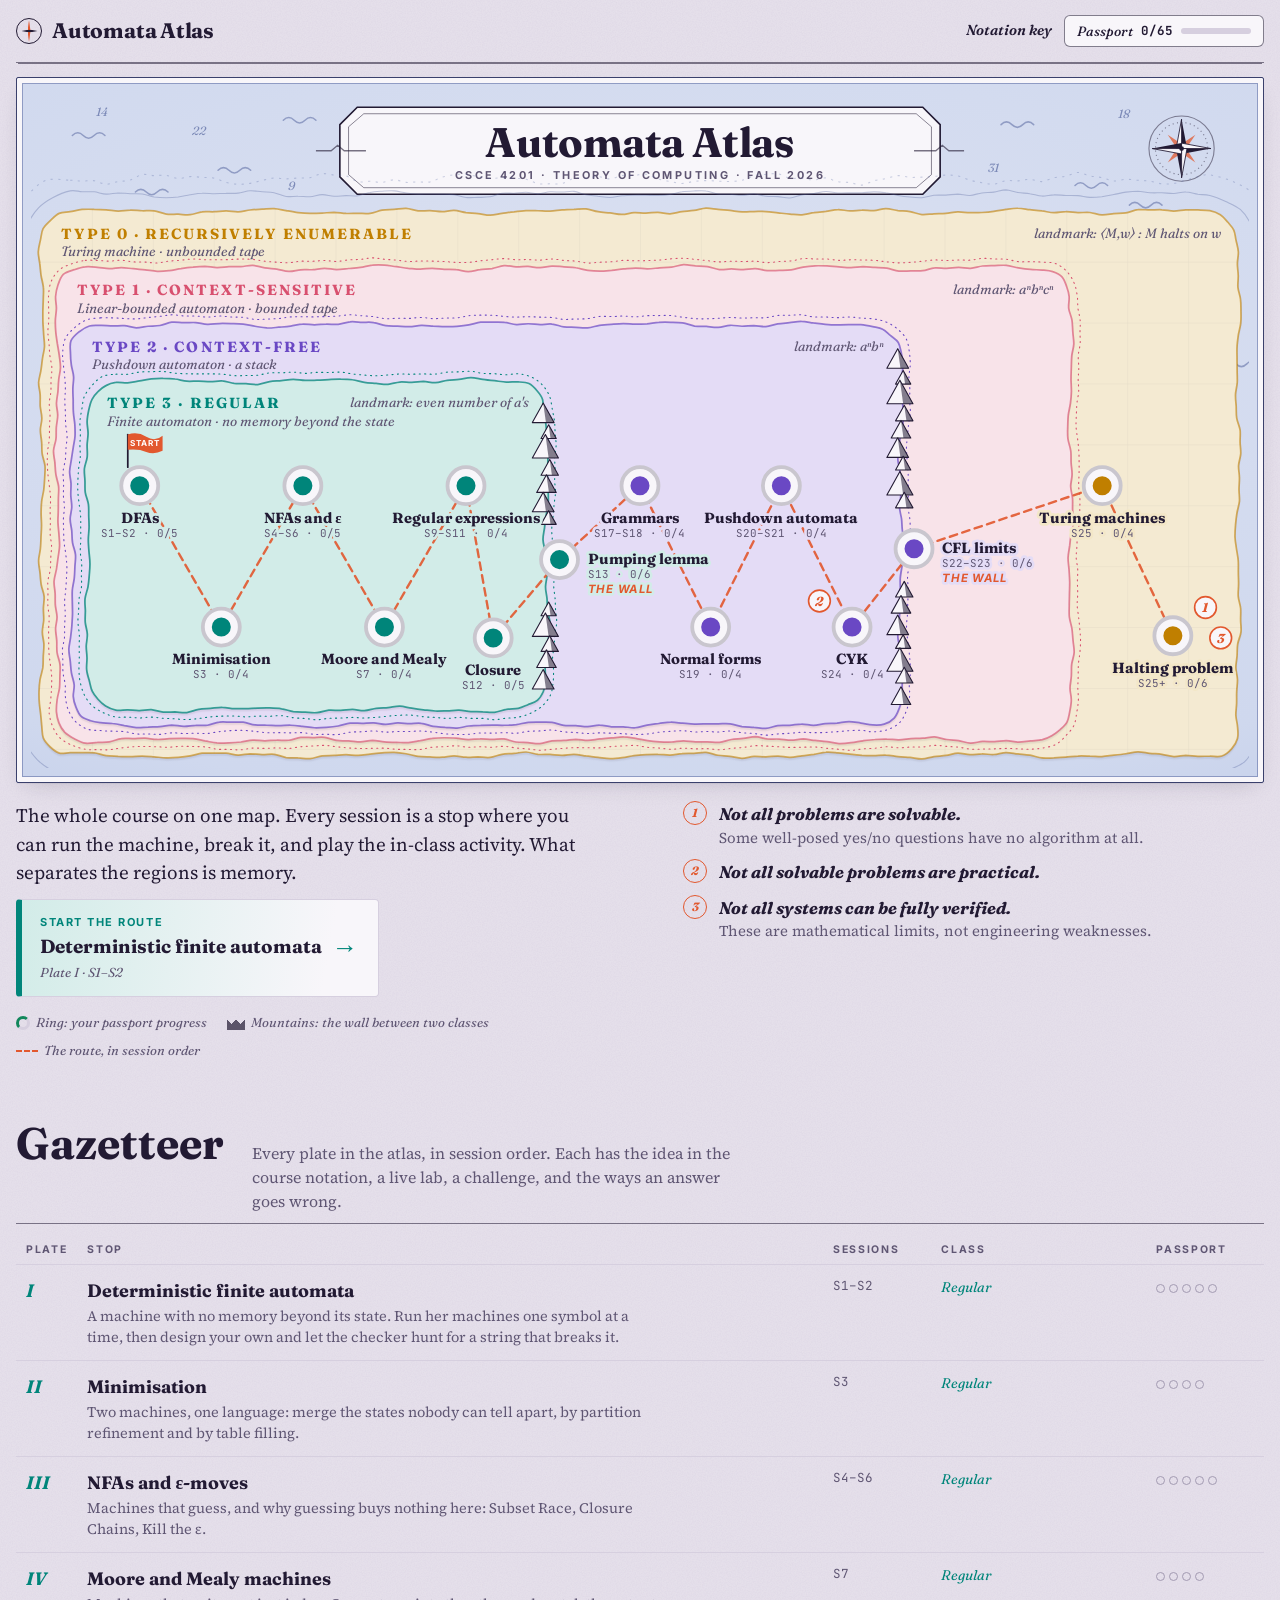
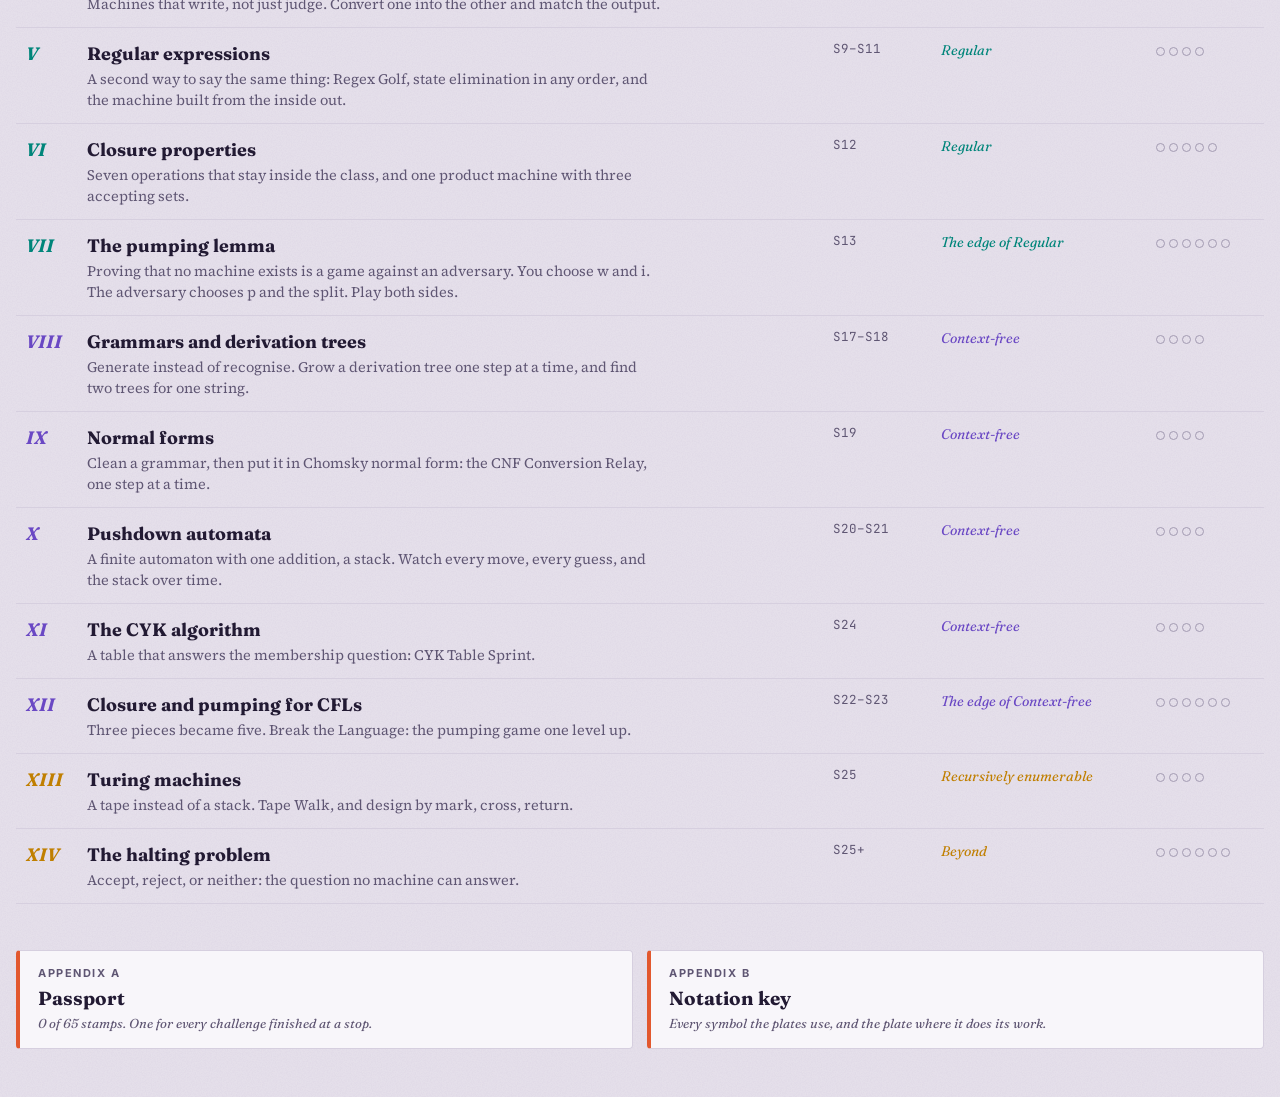
==== commit ed7047a0: "Dusk palette: lilac-grey paper, aubergine ink, night-plum dark mode Co-Authored-By: Claude Opus 5.5 " ====
--- a/index.html
+++ b/index.html
@@ -18,8 +18,8 @@
    the written trace on the right; below it the multiverse of branches and the stack skyline,
    both sharing one time axis (move number). Cool paper + ink, amber marks "now". */
 :root{
-  --paper:#f7f2e5; --surface:#fffdf6; --surface-2:#f1ebdb; --ink:#18213b; --muted:#555d78; --faint:#a4a8b9; --line:#e2dac6;
-  --now:#ec8a12; --now-soft:#feeac8; --accept:#11875b; --accept-soft:#d4f1e3; --reject:#d93a3f; --reject-soft:#fcdcda;
+  --paper:#e7e2ec; --surface:#f8f6fa; --surface-2:#eeeaf2; --ink:#221a33; --muted:#5f5673; --faint:#a39bb2; --line:#d6cfdf;
+  --now:#e2862e; --now-soft:#feeac8; --accept:#11875b; --accept-soft:#d4f1e3; --reject:#d93a3f; --reject-soft:#fcdcda;
   --sym-X:#6a55e0; --sym-Z:#56607e; --sym-A:#2c78dc; --sym-B:#e06b23; --sym-P:#139169; --sym-N:#cf3f55;
   --sym-1:#0e8fa6; --sym-2:#b14fc4; --sym-3:#8a6d16; --sym-4:#3a8f2f;
   --plate-ink:#ffffff;
@@ -29,14 +29,14 @@
   --r:14px;
 }
 @media (prefers-color-scheme: dark){ :root:not([data-theme="light"]){
-  --paper:#0b1326; --surface:#131d37; --surface-2:#1a2544; --ink:#f3eddd; --muted:#a8b0ca; --faint:#5c6789; --line:#283459;
-  --now:#ffb340; --now-soft:#3e2d10; --accept:#3fd49b; --accept-soft:#0f3329; --reject:#ff6b6b; --reject-soft:#3e1820;
+  --paper:#17121f; --surface:#211a2d; --surface-2:#2a2239; --ink:#f1ebf6; --muted:#b2a7c4; --faint:#6a5f80; --line:#372d4a;
+  --now:#ffb05a; --now-soft:#3e2d10; --accept:#3fd49b; --accept-soft:#0f3329; --reject:#ff6b6b; --reject-soft:#3e1820;
   --sym-X:#8a78ff; --sym-Z:#6d7799; --sym-A:#4a92f0; --sym-B:#f0843d; --sym-P:#22a87c; --sym-N:#e2546b;
   --sym-1:#22a9c0; --sym-2:#c46ad6; --sym-3:#b0912e; --sym-4:#4fae43;
   color-scheme:dark; } }
 :root[data-theme="dark"]{
-  --paper:#0b1326; --surface:#131d37; --surface-2:#1a2544; --ink:#f3eddd; --muted:#a8b0ca; --faint:#5c6789; --line:#283459;
-  --now:#ffb340; --now-soft:#3e2d10; --accept:#3fd49b; --accept-soft:#0f3329; --reject:#ff6b6b; --reject-soft:#3e1820;
+  --paper:#17121f; --surface:#211a2d; --surface-2:#2a2239; --ink:#f1ebf6; --muted:#b2a7c4; --faint:#6a5f80; --line:#372d4a;
+  --now:#ffb05a; --now-soft:#3e2d10; --accept:#3fd49b; --accept-soft:#0f3329; --reject:#ff6b6b; --reject-soft:#3e1820;
   --sym-X:#8a78ff; --sym-Z:#6d7799; --sym-A:#4a92f0; --sym-B:#f0843d; --sym-P:#22a87c; --sym-N:#e2546b;
   --sym-1:#22a9c0; --sym-2:#c46ad6; --sym-3:#b0912e; --sym-4:#4fae43;
   color-scheme:dark; }
@@ -489,19 +489,19 @@
    Each language class is a territory with its own hue. Amber (--now) stays reserved for "the current step";
    green/red stay reserved for accept/reject. */
 :root{
-  --z-reg:#088a86; --z-reg-soft:#d3f0ea; --z-cf:#5d44d6; --z-cf-soft:#e6e0fc; --z-cs:#e2603f; --z-cs-soft:#fde2d6; --z-re:#b97a06; --z-re-soft:#f8ecca;
-  --p-you:#1c6ee0; --p-adv:#c92c7e;
-  --sea:#cfe7ee; --sea-2:#b6dbe6; --sea-ink:#2b7c9c;
-  --shadow:0 1px 0 rgba(20,30,70,.05),0 8px 22px -10px rgba(20,30,70,.22);
+  --z-reg:#00857a; --z-reg-soft:#d2ece8; --z-cf:#6a48c4; --z-cf-soft:#e4dcf6; --z-cs:#d8506f; --z-cs-soft:#f8dbe2; --z-re:#c07f00; --z-re-soft:#f3e7c8;
+  --p-you:#00857a; --p-adv:#d8506f;
+  --sea:#cfd8ee; --sea-2:#bcc8e6; --sea-ink:#4e5f9a;
+  --shadow:0 1px 0 rgba(34,26,51,.05),0 8px 22px -10px rgba(34,26,51,.22);
 }
 @media (prefers-color-scheme: dark){ :root:not([data-theme="light"]){
-  --z-reg:#33d6c5; --z-reg-soft:#0d2d38; --z-cf:#a493ff; --z-cf-soft:#211d4f; --z-cs:#ff8c69; --z-cs-soft:#3b1f22; --z-re:#f3bf4c; --z-re-soft:#2b2617;
-  --p-you:#5eaaff; --p-adv:#ff79bd;
-  --sea:#0c2140; --sea-2:#10294f; --sea-ink:#4ea6cc; --shadow:none; } }
+  --z-reg:#3fd6c3; --z-reg-soft:#12302f; --z-cf:#a891ff; --z-cf-soft:#2a2150; --z-cs:#ff7f9c; --z-cs-soft:#3d1c2a; --z-re:#f5c04f; --z-re-soft:#33281a;
+  --p-you:#3fd6c3; --p-adv:#ff7f9c;
+  --sea:#1d1b38; --sea-2:#16152c; --sea-ink:#8a90d6; --shadow:none; } }
 :root[data-theme="dark"]{
-  --z-reg:#33d6c5; --z-reg-soft:#0d2d38; --z-cf:#a493ff; --z-cf-soft:#211d4f; --z-cs:#ff8c69; --z-cs-soft:#3b1f22; --z-re:#f3bf4c; --z-re-soft:#2b2617;
-  --p-you:#5eaaff; --p-adv:#ff79bd;
-  --sea:#0c2140; --sea-2:#10294f; --sea-ink:#4ea6cc; --shadow:none; }
+  --z-reg:#3fd6c3; --z-reg-soft:#12302f; --z-cf:#a891ff; --z-cf-soft:#2a2150; --z-cs:#ff7f9c; --z-cs-soft:#3d1c2a; --z-re:#f5c04f; --z-re-soft:#33281a;
+  --p-you:#3fd6c3; --p-adv:#ff7f9c;
+  --sea:#1d1b38; --sea-2:#16152c; --sea-ink:#8a90d6; --shadow:none; }
 [data-zone="reg"]{--zone:var(--z-reg);--zone-soft:var(--z-reg-soft)}
 [data-zone="cf"]{--zone:var(--z-cf);--zone-soft:var(--z-cf-soft)}
 [data-zone="re"]{--zone:var(--z-re);--zone-soft:var(--z-re-soft)}
@@ -625,12 +625,12 @@
 }
 
 /* ================= Chart layer: parchment, serif lettering, engraved rules ================= */
-:root{--grain:url("data:image/svg+xml,%3Csvg xmlns='http://www.w3.org/2000/svg' width='220' height='220'%3E%3Cfilter id='n'%3E%3CfeTurbulence type='fractalNoise' baseFrequency='.8' numOctaves='3' stitchTiles='stitch'/%3E%3CfeColorMatrix values='0 0 0 0 .1 0 0 0 0 .14 0 0 0 0 .3 0 0 0 .075 0'/%3E%3C/filter%3E%3Crect width='100%25' height='100%25' filter='url(%23n)'/%3E%3C/svg%3E");
-  --route:#d1246f; --rule:color-mix(in srgb,var(--ink) 55%,transparent)}
-@media (prefers-color-scheme: dark){ :root:not([data-theme="light"]){ --route:#ff5c9f;
-  --grain:url("data:image/svg+xml,%3Csvg xmlns='http://www.w3.org/2000/svg' width='220' height='220'%3E%3Cfilter id='n'%3E%3CfeTurbulence type='fractalNoise' baseFrequency='.8' numOctaves='3' stitchTiles='stitch'/%3E%3CfeColorMatrix values='0 0 0 0 .7 0 0 0 0 .8 0 0 0 0 1 0 0 0 .045 0'/%3E%3C/filter%3E%3Crect width='100%25' height='100%25' filter='url(%23n)'/%3E%3C/svg%3E"); } }
-:root[data-theme="dark"]{ --route:#ff5c9f;
-  --grain:url("data:image/svg+xml,%3Csvg xmlns='http://www.w3.org/2000/svg' width='220' height='220'%3E%3Cfilter id='n'%3E%3CfeTurbulence type='fractalNoise' baseFrequency='.8' numOctaves='3' stitchTiles='stitch'/%3E%3CfeColorMatrix values='0 0 0 0 .7 0 0 0 0 .8 0 0 0 0 1 0 0 0 .045 0'/%3E%3C/filter%3E%3Crect width='100%25' height='100%25' filter='url(%23n)'/%3E%3C/svg%3E"); }
+:root{--grain:url("data:image/svg+xml,%3Csvg xmlns='http://www.w3.org/2000/svg' width='220' height='220'%3E%3Cfilter id='n'%3E%3CfeTurbulence type='fractalNoise' baseFrequency='.8' numOctaves='3' stitchTiles='stitch'/%3E%3CfeColorMatrix values='0 0 0 0 .2 0 0 0 0 .12 0 0 0 0 .3 0 0 0 .07 0'/%3E%3C/filter%3E%3Crect width='100%25' height='100%25' filter='url(%23n)'/%3E%3C/svg%3E");
+  --route:#e2582e; --rule:color-mix(in srgb,var(--ink) 55%,transparent)}
+@media (prefers-color-scheme: dark){ :root:not([data-theme="light"]){ --route:#ff8a5c;
+  --grain:url("data:image/svg+xml,%3Csvg xmlns='http://www.w3.org/2000/svg' width='220' height='220'%3E%3Cfilter id='n'%3E%3CfeTurbulence type='fractalNoise' baseFrequency='.8' numOctaves='3' stitchTiles='stitch'/%3E%3CfeColorMatrix values='0 0 0 0 .9 0 0 0 0 .8 0 0 0 0 1 0 0 0 .04 0'/%3E%3C/filter%3E%3Crect width='100%25' height='100%25' filter='url(%23n)'/%3E%3C/svg%3E"); } }
+:root[data-theme="dark"]{ --route:#ff8a5c;
+  --grain:url("data:image/svg+xml,%3Csvg xmlns='http://www.w3.org/2000/svg' width='220' height='220'%3E%3Cfilter id='n'%3E%3CfeTurbulence type='fractalNoise' baseFrequency='.8' numOctaves='3' stitchTiles='stitch'/%3E%3CfeColorMatrix values='0 0 0 0 .9 0 0 0 0 .8 0 0 0 0 1 0 0 0 .04 0'/%3E%3C/filter%3E%3Crect width='100%25' height='100%25' filter='url(%23n)'/%3E%3C/svg%3E"); }
 html,body{background-color:var(--paper);background-image:var(--grain)}
 .panel,.qf-card,.card,.move .body{background-image:linear-gradient(var(--surface),var(--surface))}
 h1,h2,h3,.ph h2,.big{font-family:var(--display);font-optical-sizing:auto}
@@ -727,9 +727,9 @@
 
 /* ================= Plates: reading on parchment, doing on drafting paper ================= */
 :root{--serif:"Source Serif 4","Iowan Old Style",Georgia,serif;
-  --draft:#fffef9; --grid:color-mix(in srgb,var(--zone,#256a87) 9%,transparent)}
-@media (prefers-color-scheme: dark){ :root:not([data-theme="light"]){ --draft:#101a32; --grid:color-mix(in srgb,var(--zone,#6fb4cf) 10%,transparent); } }
-:root[data-theme="dark"]{ --draft:#101a32; --grid:color-mix(in srgb,var(--zone,#6fb4cf) 10%,transparent); }
+  --draft:#fbfafc; --grid:color-mix(in srgb,var(--zone,#256a87) 9%,transparent)}
+@media (prefers-color-scheme: dark){ :root:not([data-theme="light"]){ --draft:#1c1628; --grid:color-mix(in srgb,var(--zone,#6fb4cf) 10%,transparent); } }
+:root[data-theme="dark"]{ --draft:#1c1628; --grid:color-mix(in srgb,var(--zone,#6fb4cf) 10%,transparent); }
 .prose,.idea,.sub,.secsub,.note,.qf-card .why,.narr p,.move .body p,.recipe li,.checks li,.pp-foot,.nk-book dd{font-family:var(--serif)}
 .prose{font-size:16.5px;line-height:1.6}
 .idea{font-size:15.5px;line-height:1.55}
@@ -951,7 +951,7 @@
 @keyframes reveal{to{stroke-dashoffset:0}}
 .drawing .stop{opacity:0;animation:arrive .45s ease-out forwards}
 @keyframes arrive{0%{opacity:0;transform:translateY(-6px)}100%{opacity:1;transform:none}}
-.stopnote{position:absolute;z-index:4;width:270px;background:var(--surface);border:1px solid var(--rule);border-top:4px solid var(--zone);border-radius:3px;box-shadow:0 14px 34px -14px rgba(15,25,60,.5);padding:12px 14px;display:flex;flex-direction:column;gap:3px;pointer-events:none}
+.stopnote{position:absolute;z-index:4;width:270px;background:var(--surface);border:1px solid var(--rule);border-top:4px solid var(--zone);border-radius:3px;box-shadow:0 14px 34px -14px rgba(34,26,51,.45);padding:12px 14px;display:flex;flex-direction:column;gap:3px;pointer-events:none}
 .stopnote b{font-family:var(--display);font-size:18px;line-height:1.2}
 .stopnote p{margin:6px 0 4px;font-family:var(--serif);font-size:14px;line-height:1.45}
 .stopnote .sn-foot{font-family:var(--display);font-style:italic;font-size:12.5px;color:var(--zone)}
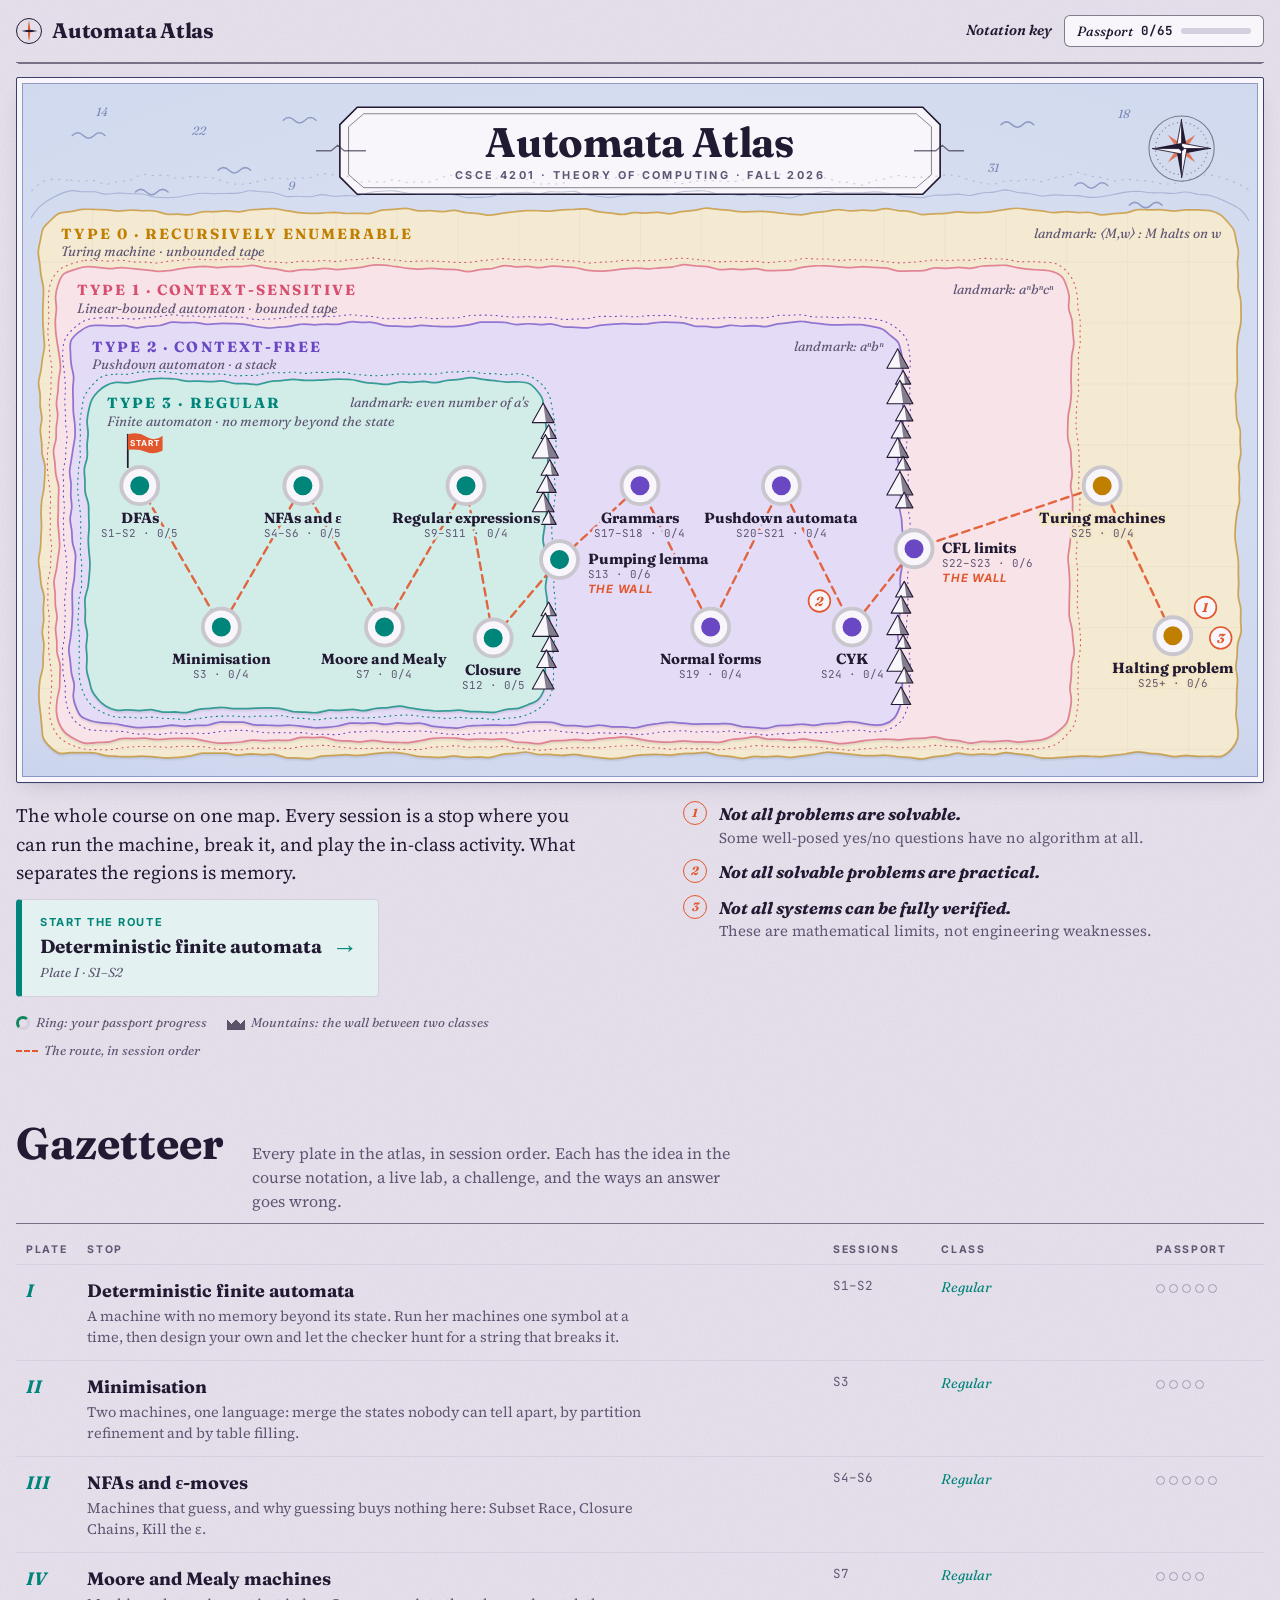
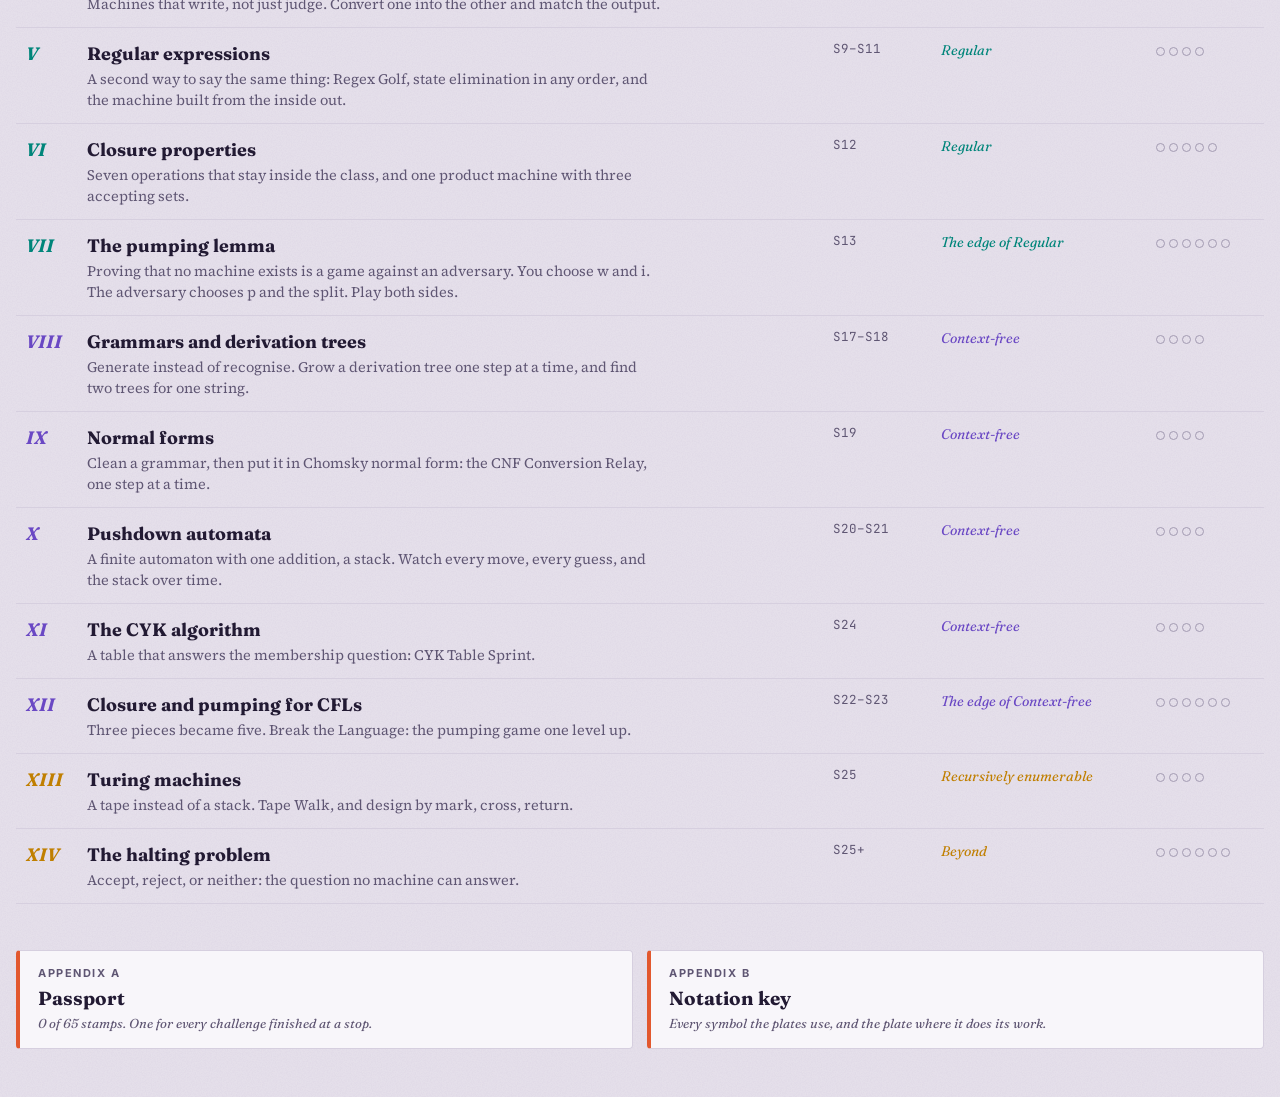
==== commit eb3e9738: "Fix palette glitches: stray progress marker, muddy tints, clipped sea lines, mismatched label halos," ====
--- a/index.html
+++ b/index.html
@@ -28,19 +28,8 @@
   --mono:"JetBrains Mono", ui-monospace, "SFMono-Regular", Consolas, monospace;
   --r:14px;
 }
-@media (prefers-color-scheme: dark){ :root:not([data-theme="light"]){
-  --paper:#17121f; --surface:#211a2d; --surface-2:#2a2239; --ink:#f1ebf6; --muted:#b2a7c4; --faint:#6a5f80; --line:#372d4a;
-  --now:#ffb05a; --now-soft:#3e2d10; --accept:#3fd49b; --accept-soft:#0f3329; --reject:#ff6b6b; --reject-soft:#3e1820;
-  --sym-X:#8a78ff; --sym-Z:#6d7799; --sym-A:#4a92f0; --sym-B:#f0843d; --sym-P:#22a87c; --sym-N:#e2546b;
-  --sym-1:#22a9c0; --sym-2:#c46ad6; --sym-3:#b0912e; --sym-4:#4fae43;
-  color-scheme:dark; } }
-:root[data-theme="dark"]{
-  --paper:#17121f; --surface:#211a2d; --surface-2:#2a2239; --ink:#f1ebf6; --muted:#b2a7c4; --faint:#6a5f80; --line:#372d4a;
-  --now:#ffb05a; --now-soft:#3e2d10; --accept:#3fd49b; --accept-soft:#0f3329; --reject:#ff6b6b; --reject-soft:#3e1820;
-  --sym-X:#8a78ff; --sym-Z:#6d7799; --sym-A:#4a92f0; --sym-B:#f0843d; --sym-P:#22a87c; --sym-N:#e2546b;
-  --sym-1:#22a9c0; --sym-2:#c46ad6; --sym-3:#b0912e; --sym-4:#4fae43;
-  color-scheme:dark; }
-
+
+:root{color-scheme:light}
 *{box-sizing:border-box}
 html,body{background:var(--paper)}
 body{color:var(--ink);font-family:var(--body);font-size:14px;line-height:1.5;margin:0}
@@ -494,14 +483,6 @@
   --sea:#cfd8ee; --sea-2:#bcc8e6; --sea-ink:#4e5f9a;
   --shadow:0 1px 0 rgba(34,26,51,.05),0 8px 22px -10px rgba(34,26,51,.22);
 }
-@media (prefers-color-scheme: dark){ :root:not([data-theme="light"]){
-  --z-reg:#3fd6c3; --z-reg-soft:#12302f; --z-cf:#a891ff; --z-cf-soft:#2a2150; --z-cs:#ff7f9c; --z-cs-soft:#3d1c2a; --z-re:#f5c04f; --z-re-soft:#33281a;
-  --p-you:#3fd6c3; --p-adv:#ff7f9c;
-  --sea:#1d1b38; --sea-2:#16152c; --sea-ink:#8a90d6; --shadow:none; } }
-:root[data-theme="dark"]{
-  --z-reg:#3fd6c3; --z-reg-soft:#12302f; --z-cf:#a891ff; --z-cf-soft:#2a2150; --z-cs:#ff7f9c; --z-cs-soft:#3d1c2a; --z-re:#f5c04f; --z-re-soft:#33281a;
-  --p-you:#3fd6c3; --p-adv:#ff7f9c;
-  --sea:#1d1b38; --sea-2:#16152c; --sea-ink:#8a90d6; --shadow:none; }
 [data-zone="reg"]{--zone:var(--z-reg);--zone-soft:var(--z-reg-soft)}
 [data-zone="cf"]{--zone:var(--z-cf);--zone-soft:var(--z-cf-soft)}
 [data-zone="re"]{--zone:var(--z-re);--zone-soft:var(--z-re-soft)}
@@ -627,10 +608,6 @@
 /* ================= Chart layer: parchment, serif lettering, engraved rules ================= */
 :root{--grain:url("data:image/svg+xml,%3Csvg xmlns='http://www.w3.org/2000/svg' width='220' height='220'%3E%3Cfilter id='n'%3E%3CfeTurbulence type='fractalNoise' baseFrequency='.8' numOctaves='3' stitchTiles='stitch'/%3E%3CfeColorMatrix values='0 0 0 0 .2 0 0 0 0 .12 0 0 0 0 .3 0 0 0 .07 0'/%3E%3C/filter%3E%3Crect width='100%25' height='100%25' filter='url(%23n)'/%3E%3C/svg%3E");
   --route:#e2582e; --rule:color-mix(in srgb,var(--ink) 55%,transparent)}
-@media (prefers-color-scheme: dark){ :root:not([data-theme="light"]){ --route:#ff8a5c;
-  --grain:url("data:image/svg+xml,%3Csvg xmlns='http://www.w3.org/2000/svg' width='220' height='220'%3E%3Cfilter id='n'%3E%3CfeTurbulence type='fractalNoise' baseFrequency='.8' numOctaves='3' stitchTiles='stitch'/%3E%3CfeColorMatrix values='0 0 0 0 .9 0 0 0 0 .8 0 0 0 0 1 0 0 0 .04 0'/%3E%3C/filter%3E%3Crect width='100%25' height='100%25' filter='url(%23n)'/%3E%3C/svg%3E"); } }
-:root[data-theme="dark"]{ --route:#ff8a5c;
-  --grain:url("data:image/svg+xml,%3Csvg xmlns='http://www.w3.org/2000/svg' width='220' height='220'%3E%3Cfilter id='n'%3E%3CfeTurbulence type='fractalNoise' baseFrequency='.8' numOctaves='3' stitchTiles='stitch'/%3E%3CfeColorMatrix values='0 0 0 0 .9 0 0 0 0 .8 0 0 0 0 1 0 0 0 .04 0'/%3E%3C/filter%3E%3Crect width='100%25' height='100%25' filter='url(%23n)'/%3E%3C/svg%3E"); }
 html,body{background-color:var(--paper);background-image:var(--grain)}
 .panel,.qf-card,.card,.move .body{background-image:linear-gradient(var(--surface),var(--surface))}
 h1,h2,h3,.ph h2,.big{font-family:var(--display);font-optical-sizing:auto}
@@ -728,8 +705,6 @@
 /* ================= Plates: reading on parchment, doing on drafting paper ================= */
 :root{--serif:"Source Serif 4","Iowan Old Style",Georgia,serif;
   --draft:#fbfafc; --grid:color-mix(in srgb,var(--zone,#256a87) 9%,transparent)}
-@media (prefers-color-scheme: dark){ :root:not([data-theme="light"]){ --draft:#1c1628; --grid:color-mix(in srgb,var(--zone,#6fb4cf) 10%,transparent); } }
-:root[data-theme="dark"]{ --draft:#1c1628; --grid:color-mix(in srgb,var(--zone,#6fb4cf) 10%,transparent); }
 .prose,.idea,.sub,.secsub,.note,.qf-card .why,.narr p,.move .body p,.recipe li,.checks li,.pp-foot,.nk-book dd{font-family:var(--serif)}
 .prose{font-size:16.5px;line-height:1.6}
 .idea{font-size:15.5px;line-height:1.55}
@@ -829,7 +804,6 @@
 .stp:not(.on) .stamp-svg .o2{stroke-dasharray:none;opacity:.4}
 .stp:not(.on) .sn{opacity:.4}
 .stp.on{color:var(--zone)} .stp.on .stamp-svg{opacity:.92;mix-blend-mode:multiply}
-@media (prefers-color-scheme: dark){ :root:not([data-theme="light"]) .stp.on .stamp-svg{mix-blend-mode:normal} }
 .stp.fresh .stamp-svg{animation:thunk .5s cubic-bezier(.2,1.5,.4,1)}
 @keyframes thunk{0%{transform:rotate(var(--rot)) scale(2.2);opacity:0}60%{opacity:1}100%{transform:rotate(var(--rot)) scale(1)}}
 .margin .stp{width:70px;height:70px}
@@ -1117,6 +1091,15 @@
 .plate-head .plate-title .plate-no{color:var(--zone)}
 @media (max-width:640px){ .plate-head{padding:16px 14px 14px} }
 [data-wall="1"] .plate-head{background:linear-gradient(125deg,var(--zone-soft) 0%,color-mix(in srgb,var(--zone-soft) 45%,transparent) 55%,transparent 85%)}
+/* fixes: clean tints on lilac, label halos that match the land underneath, no stray marker */
+.plate-head,[data-wall="1"] .plate-head{background:color-mix(in srgb,var(--zone-soft) 55%,var(--surface))}
+.blk.k-idea .panel{background:var(--surface)}
+.np.cont{background:color-mix(in srgb,var(--zone-soft) 55%,var(--surface))}
+.stop.lr[data-zone="reg"] text{stroke:var(--z-cf-soft)}
+.stop.lr[data-zone="cf"] text{stroke:color-mix(in srgb,var(--z-cs-soft) 70%,var(--surface))}
+.voyage b{opacity:calc(var(--p,0) * 40)}
+.stp:not(.on){color:var(--muted)}
+.stp:not(.on) .stamp-svg{opacity:.55}
 
 </style>
 <div class="site">
@@ -1462,7 +1445,8 @@
     svg("circle",{r:2.2,class:"c-dark"},cr);
 
     /* the sea around the land: depth soundings, contour lines and a few waves */
-    const sea=svg("g",{class:"seabed","aria-hidden":"true"},s);
+    const sc=svg("clipPath",{id:"seaclip"},defs); svg("rect",{x:0,y:0,width:1120,height:150},sc);
+    const sea=svg("g",{class:"seabed","aria-hidden":"true","clip-path":"url(#seaclip)"},s);
     [16,30].forEach((o,k)=>svg("path",{d:coastPath(10,10,1100,500,26,o,4+k*2,k*3.1+.7),class:"depth d"+k,transform:"translate(0 100)"},sea));
     [[38,40],[172,72],[232,26],[96,92],[892,30],[960,86],[1010,104],[30,262],[1098,250]].forEach(([x,y],i)=>{
       const g=svg("g",{class:"wave",style:`animation-delay:${-i*1.3}s`},sea); svg("path",{d:`M${x} ${y}q5 -5 10 0t10 0t10 0`},g); });
@@ -1494,7 +1478,7 @@
       const low=p.y>300; note.style.top=low?"":`calc(${100*(p.y+100)/622}% - 20px)`; note.style.bottom=low?`calc(${100-100*(p.y+100)/622}% - 20px)`:""; };
     pts.forEach((p,i)=>{
       const built=!!p.mount; const [a,b]=Atlas.count(p.id); const done=built && b>0 && a===b;
-      const g=svg("g",{class:"stop"+(built?"":" soon")+(done?" done":""),"data-zone":Atlas.zone(p),tabindex:"0",role:"link","aria-label":`Plate ${plateNo(p)}, ${p.title}`+(b?`, ${a} of ${b} stamps`:""),style:animate?`animation-delay:${.25+i*.16}s`:""},land);
+      const g=svg("g",{class:"stop"+(built?"":" soon")+(done?" done":"")+(p.lab==="r"?" lr":""),"data-zone":Atlas.zone(p),tabindex:"0",role:"link","aria-label":`Plate ${plateNo(p)}, ${p.title}`+(b?`, ${a} of ${b} stamps`:""),style:animate?`animation-delay:${.25+i*.16}s`:""},land);
       if(p===nextStop) svg("circle",{cx:p.x,cy:p.y,r:RR,class:"halo"},g);
       svg("circle",{cx:p.x,cy:p.y,r:RR,class:"ring"},g);
       if(a) svg("circle",{cx:p.x,cy:p.y,r:RR,class:"prog","stroke-dasharray":`${CIRC*a/b} ${CIRC}`,transform:`rotate(-90 ${p.x} ${p.y})`},g);
